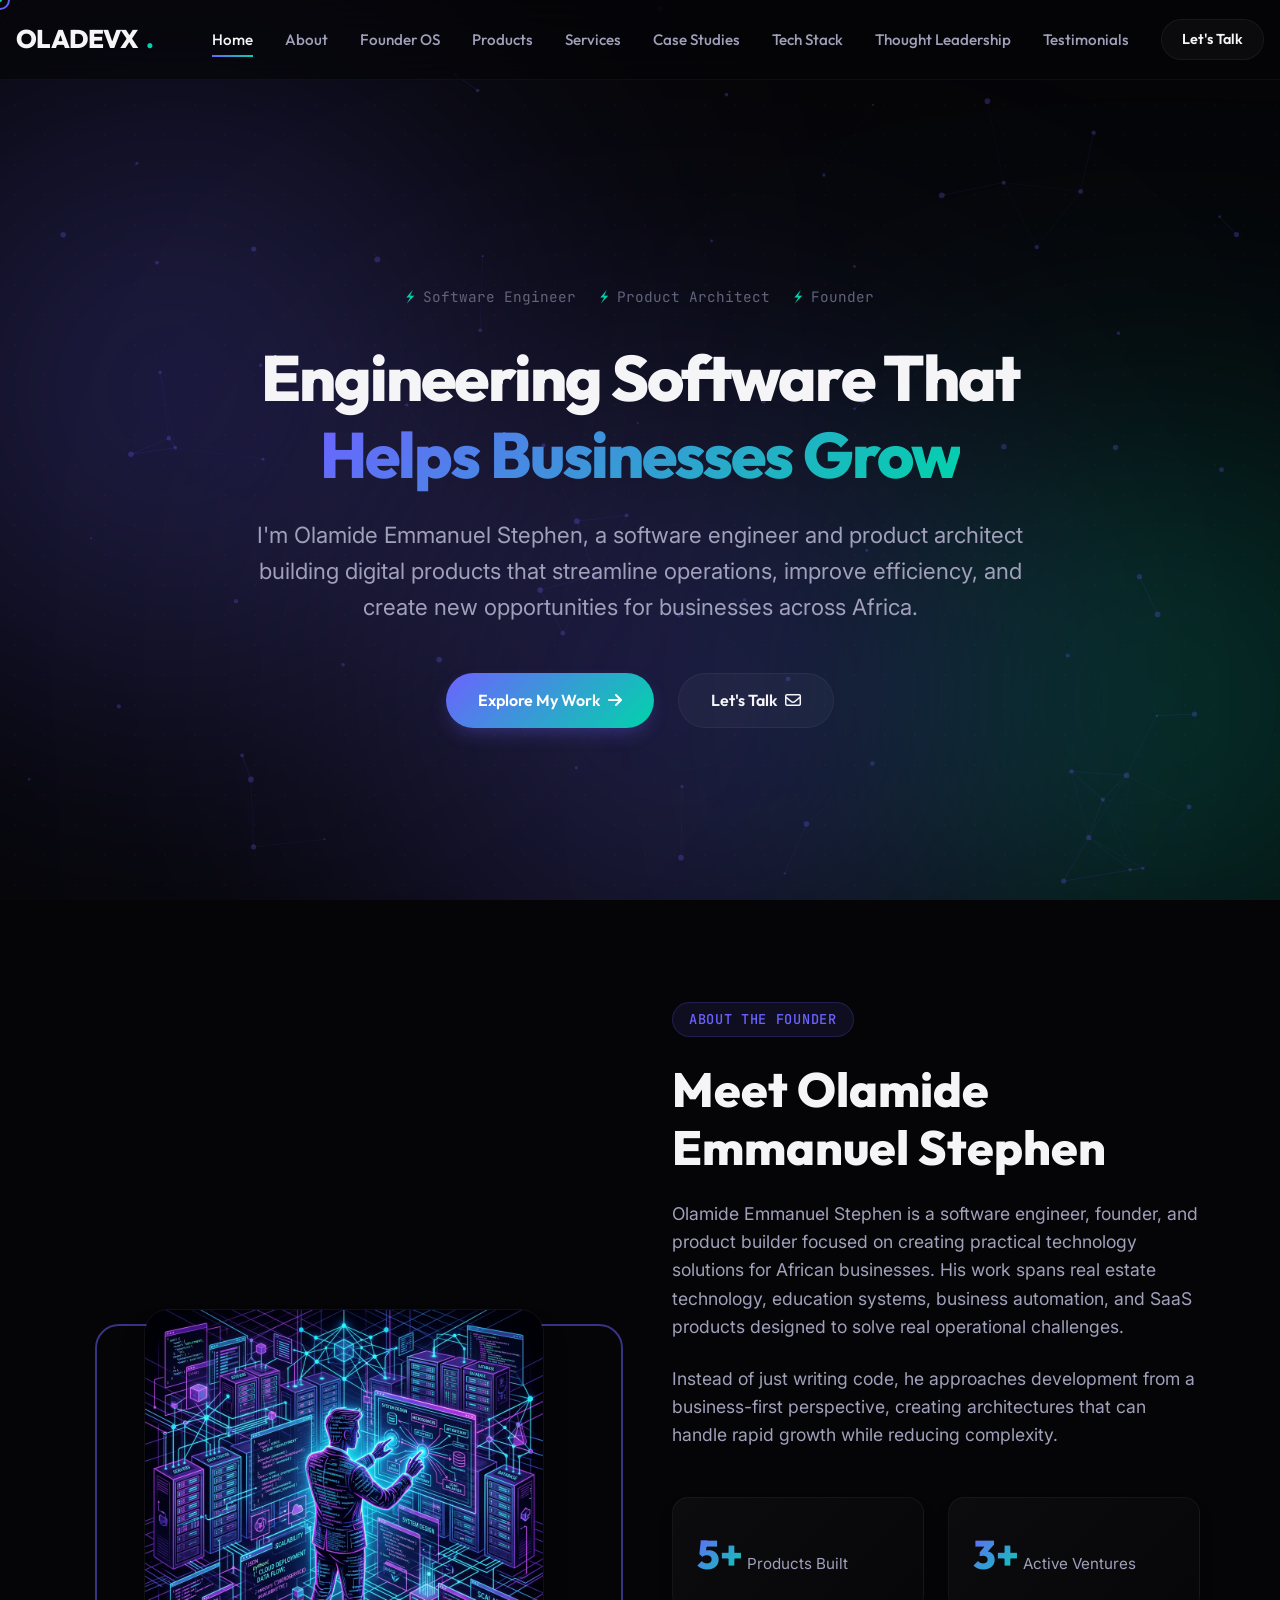
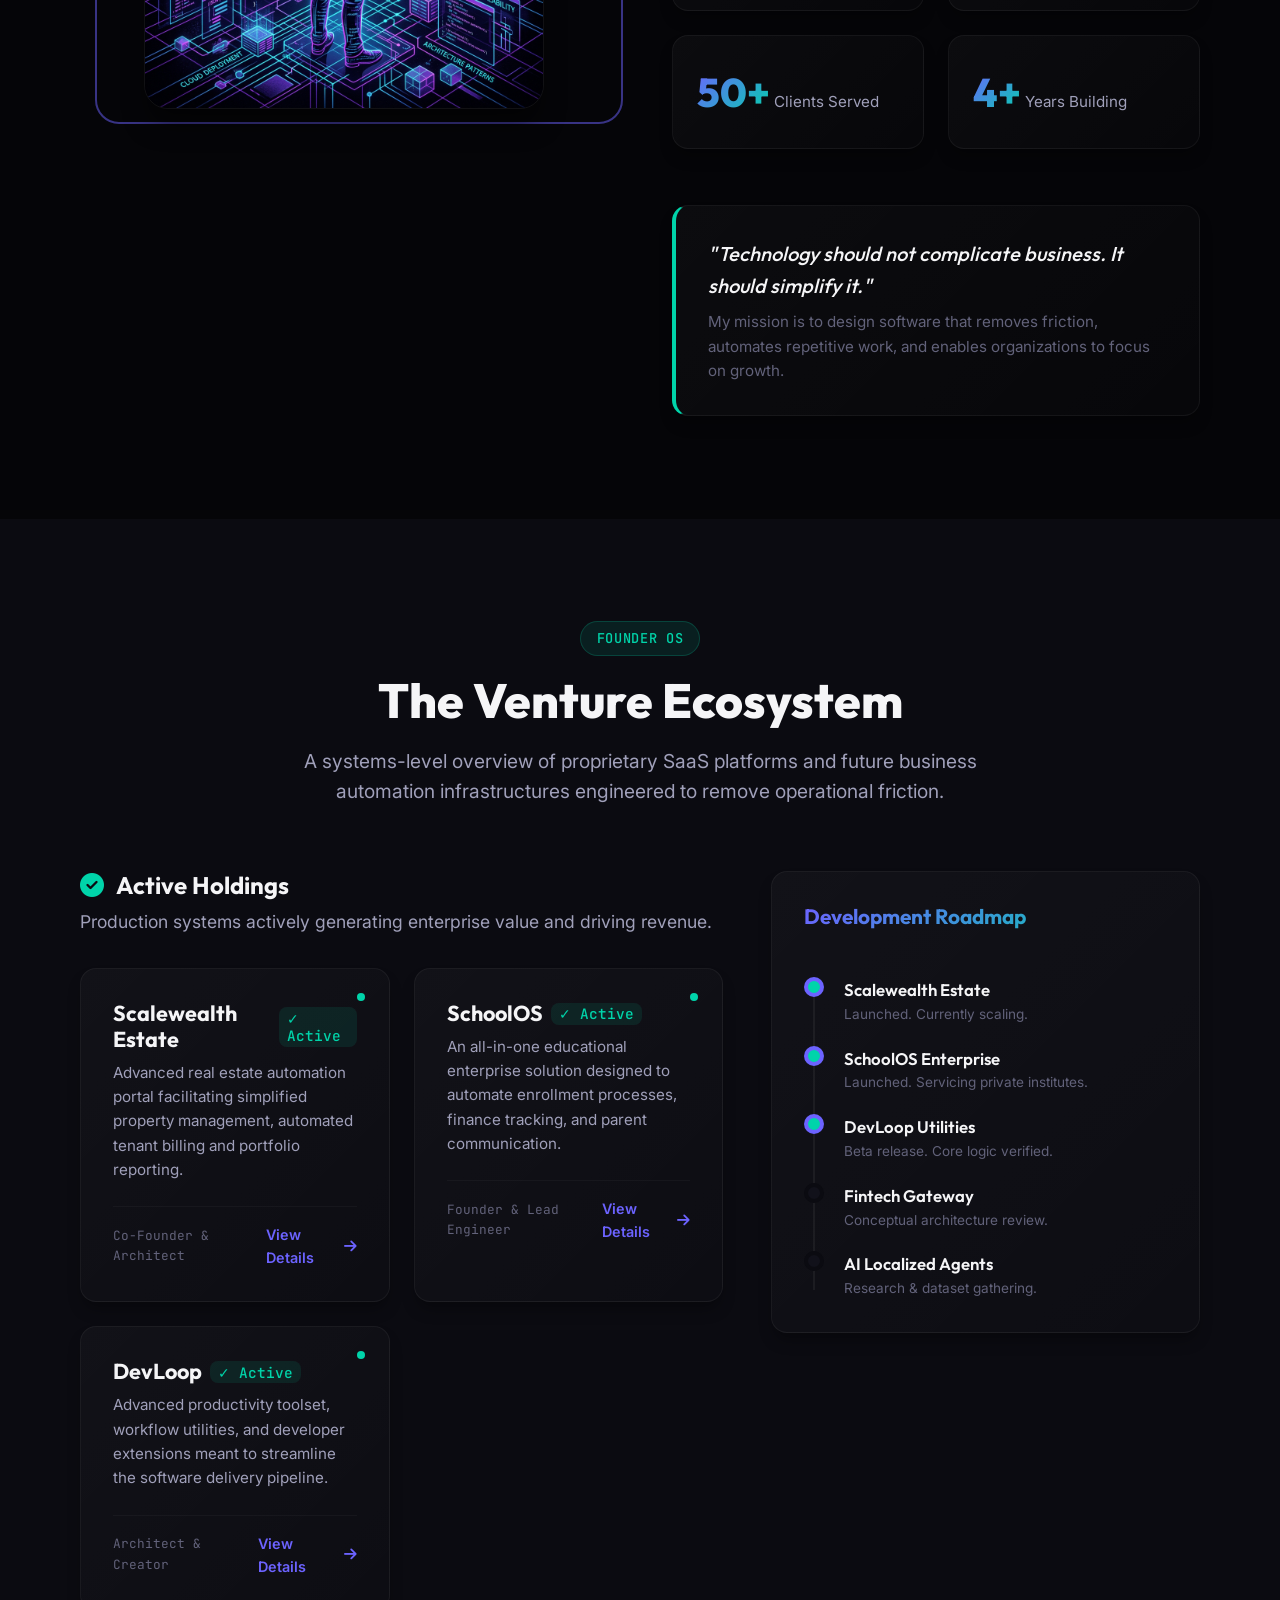
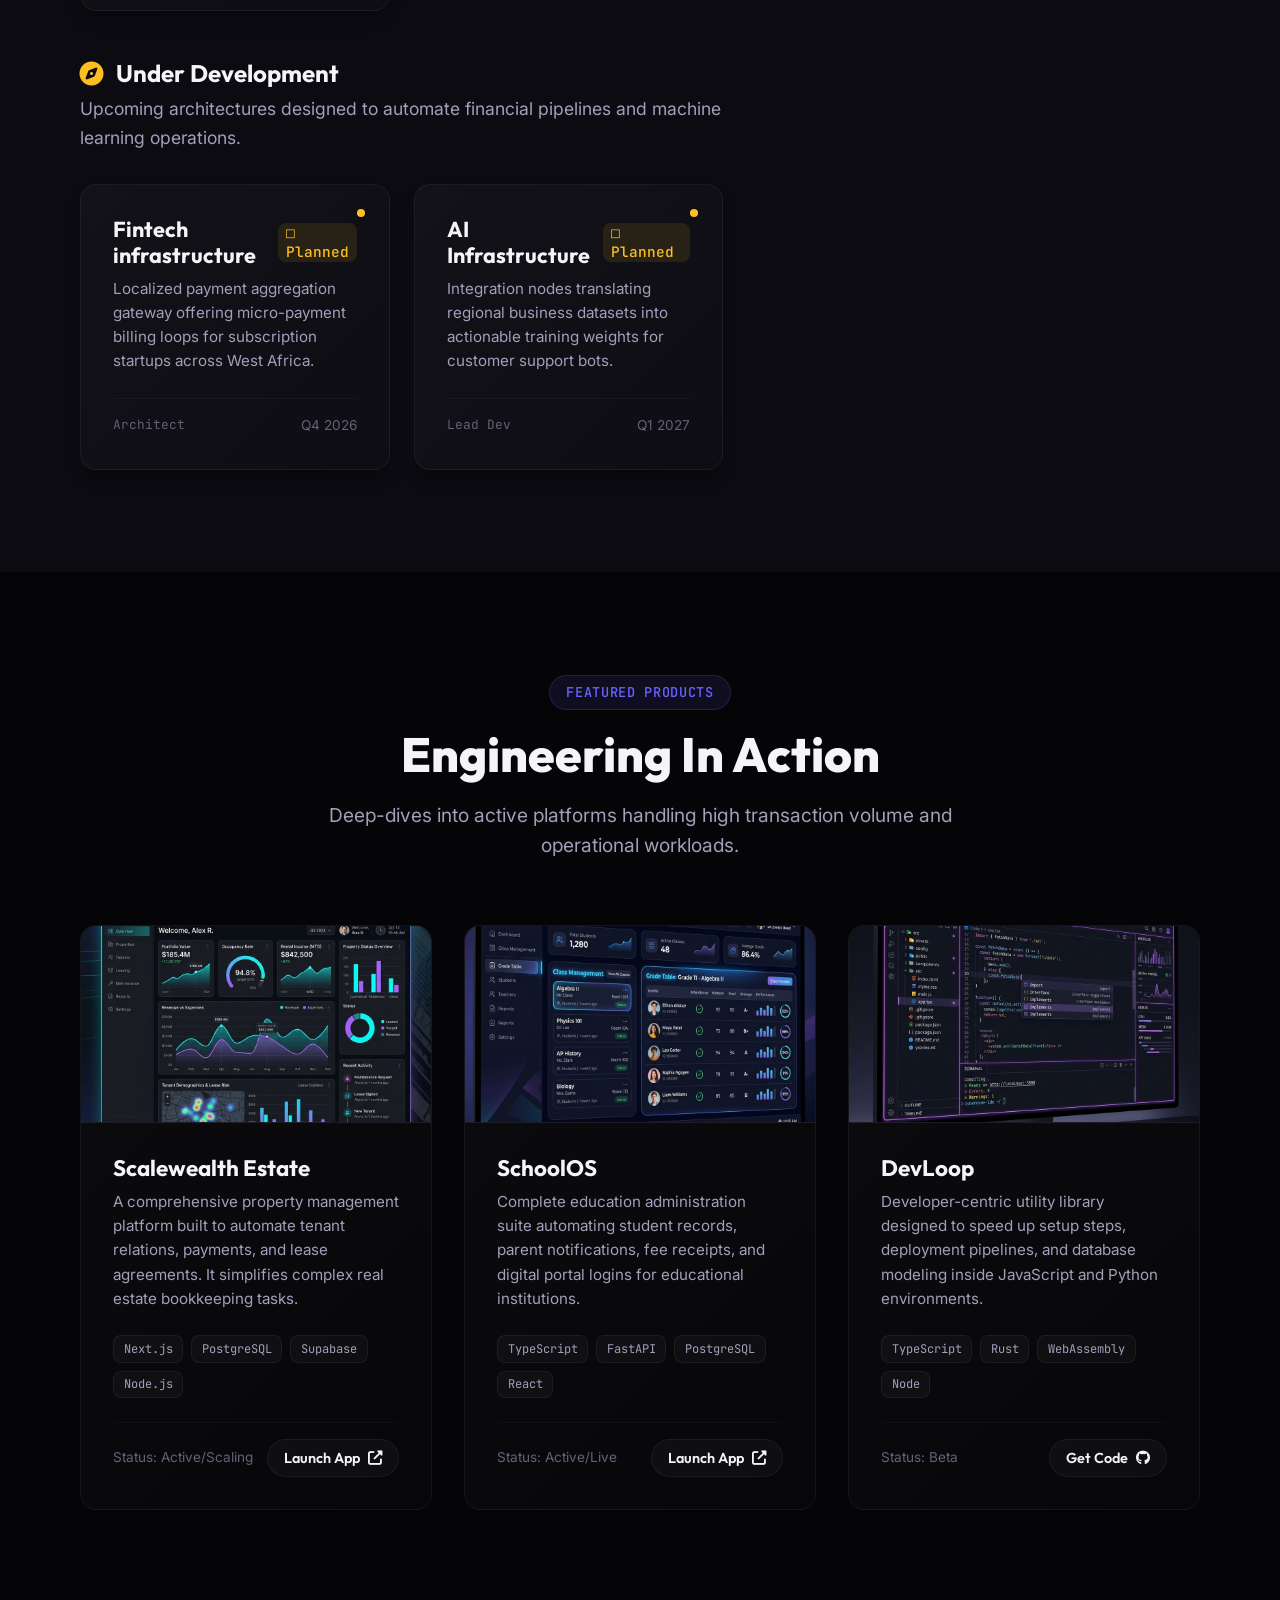
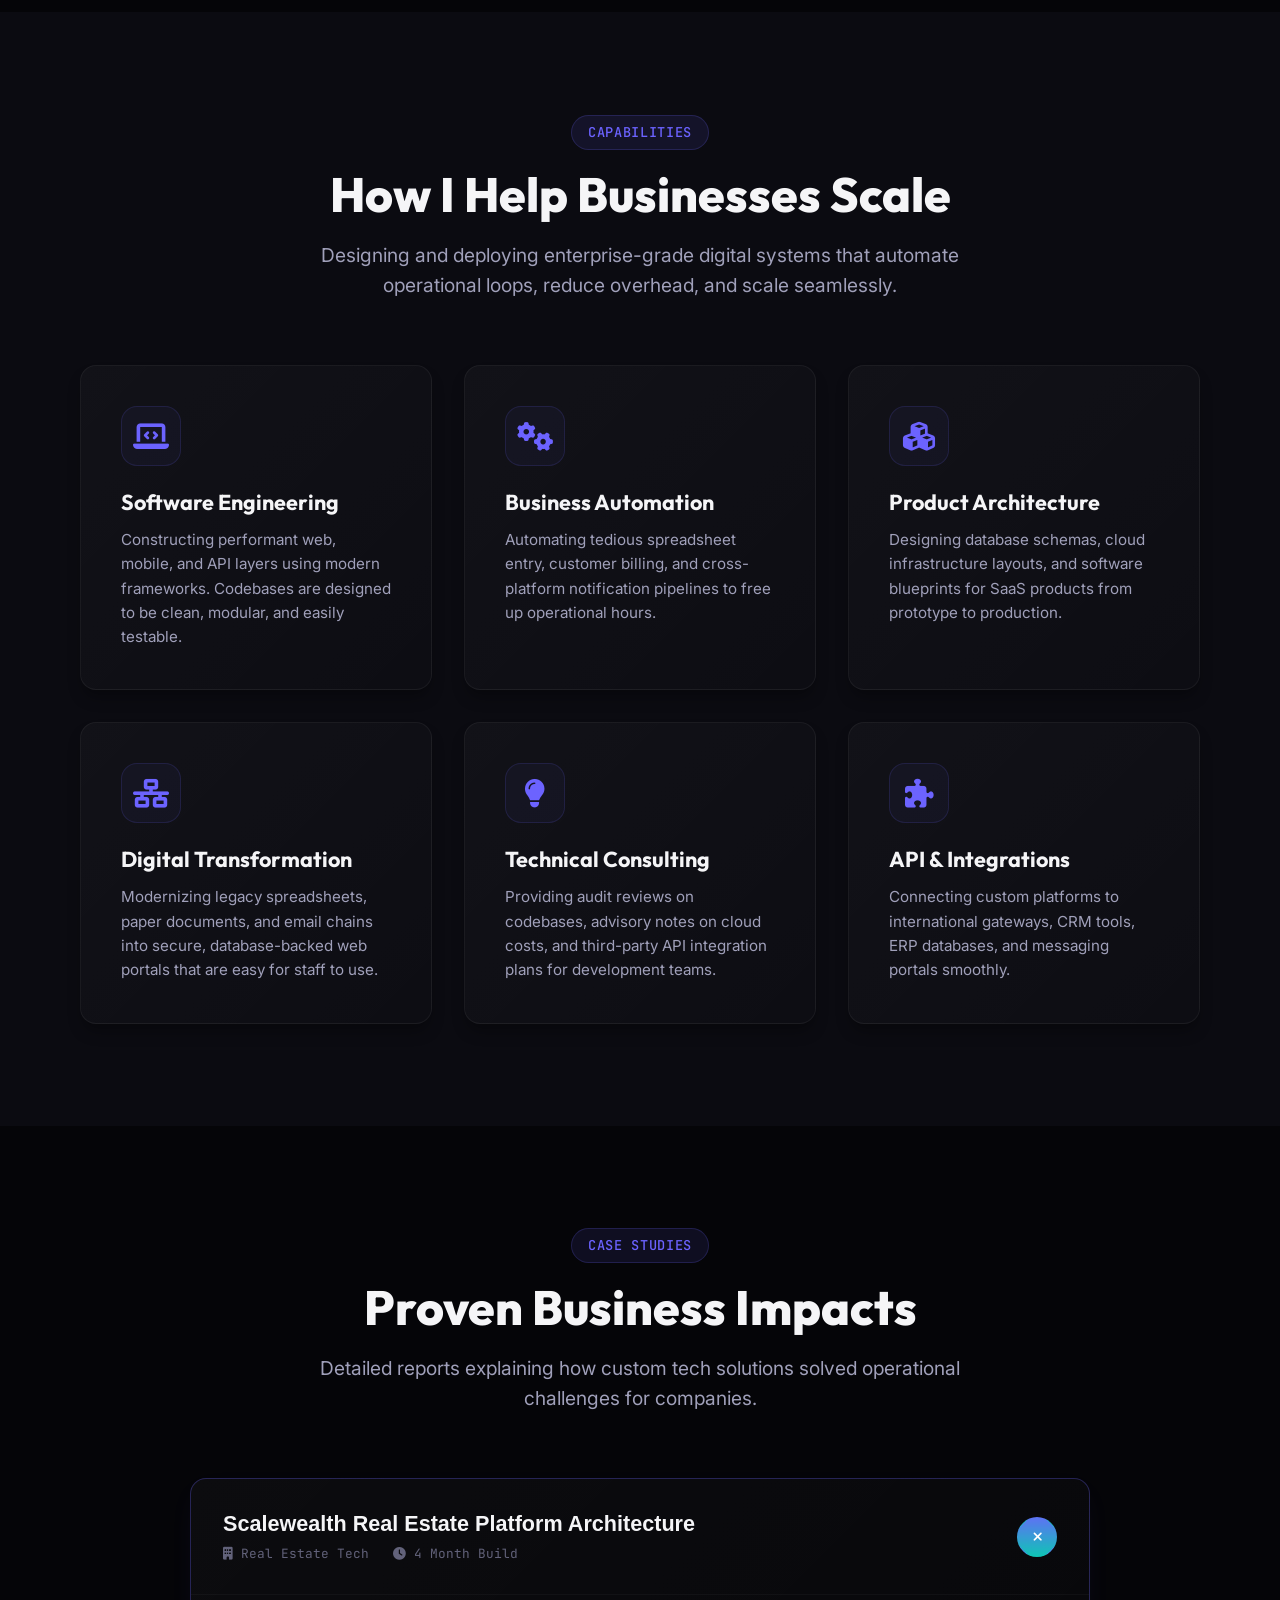
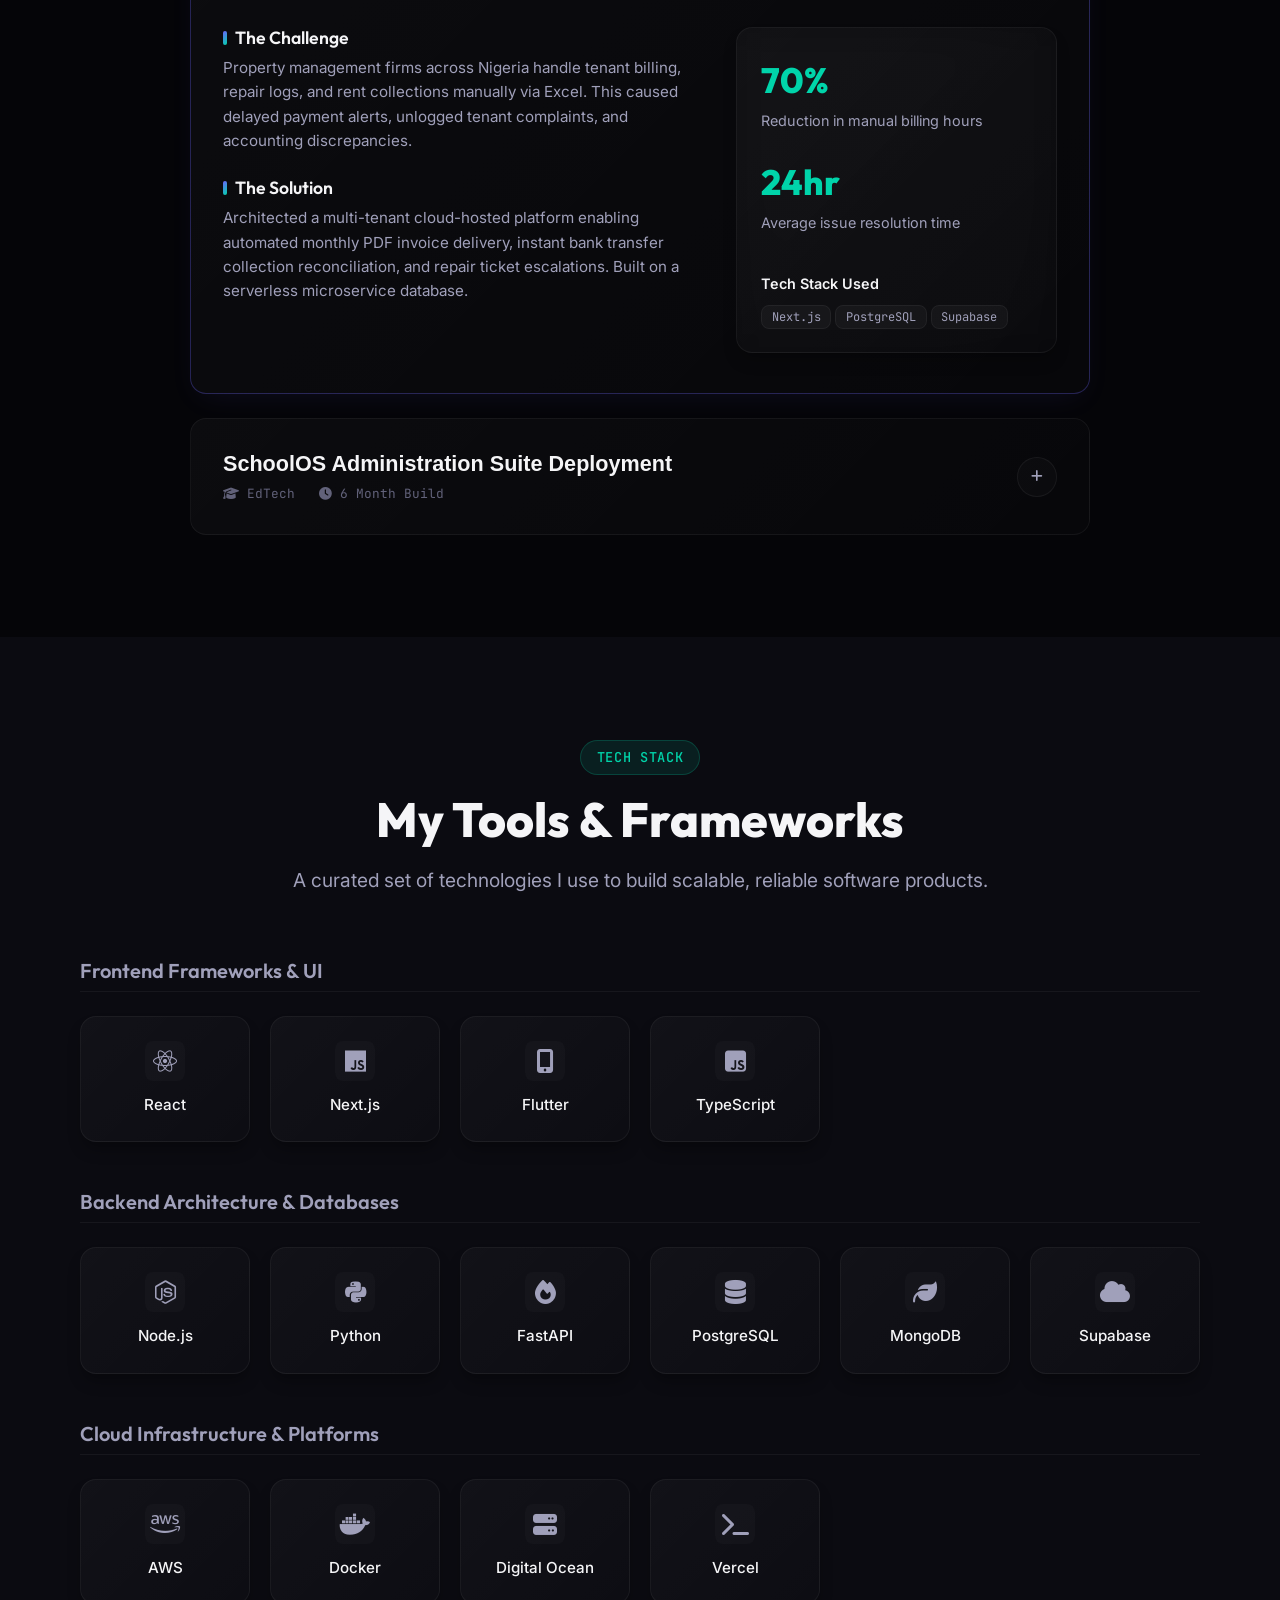
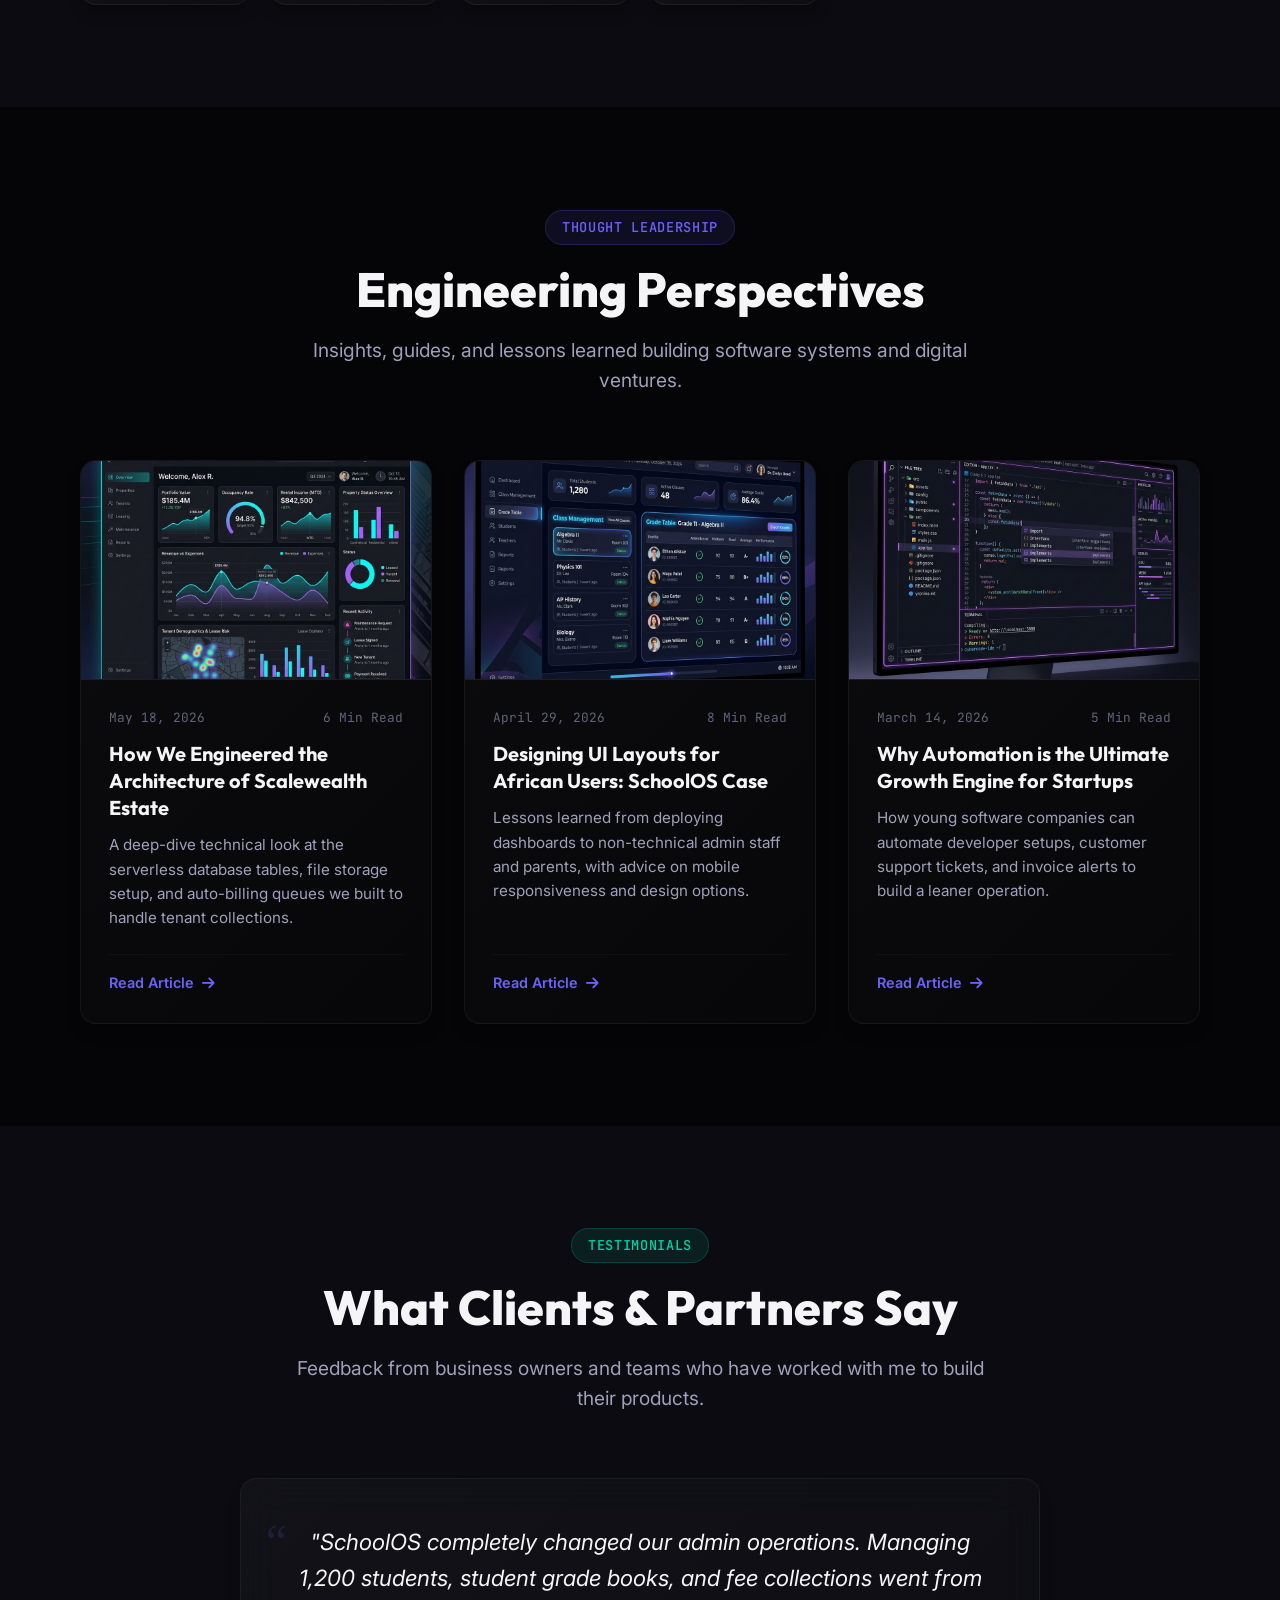
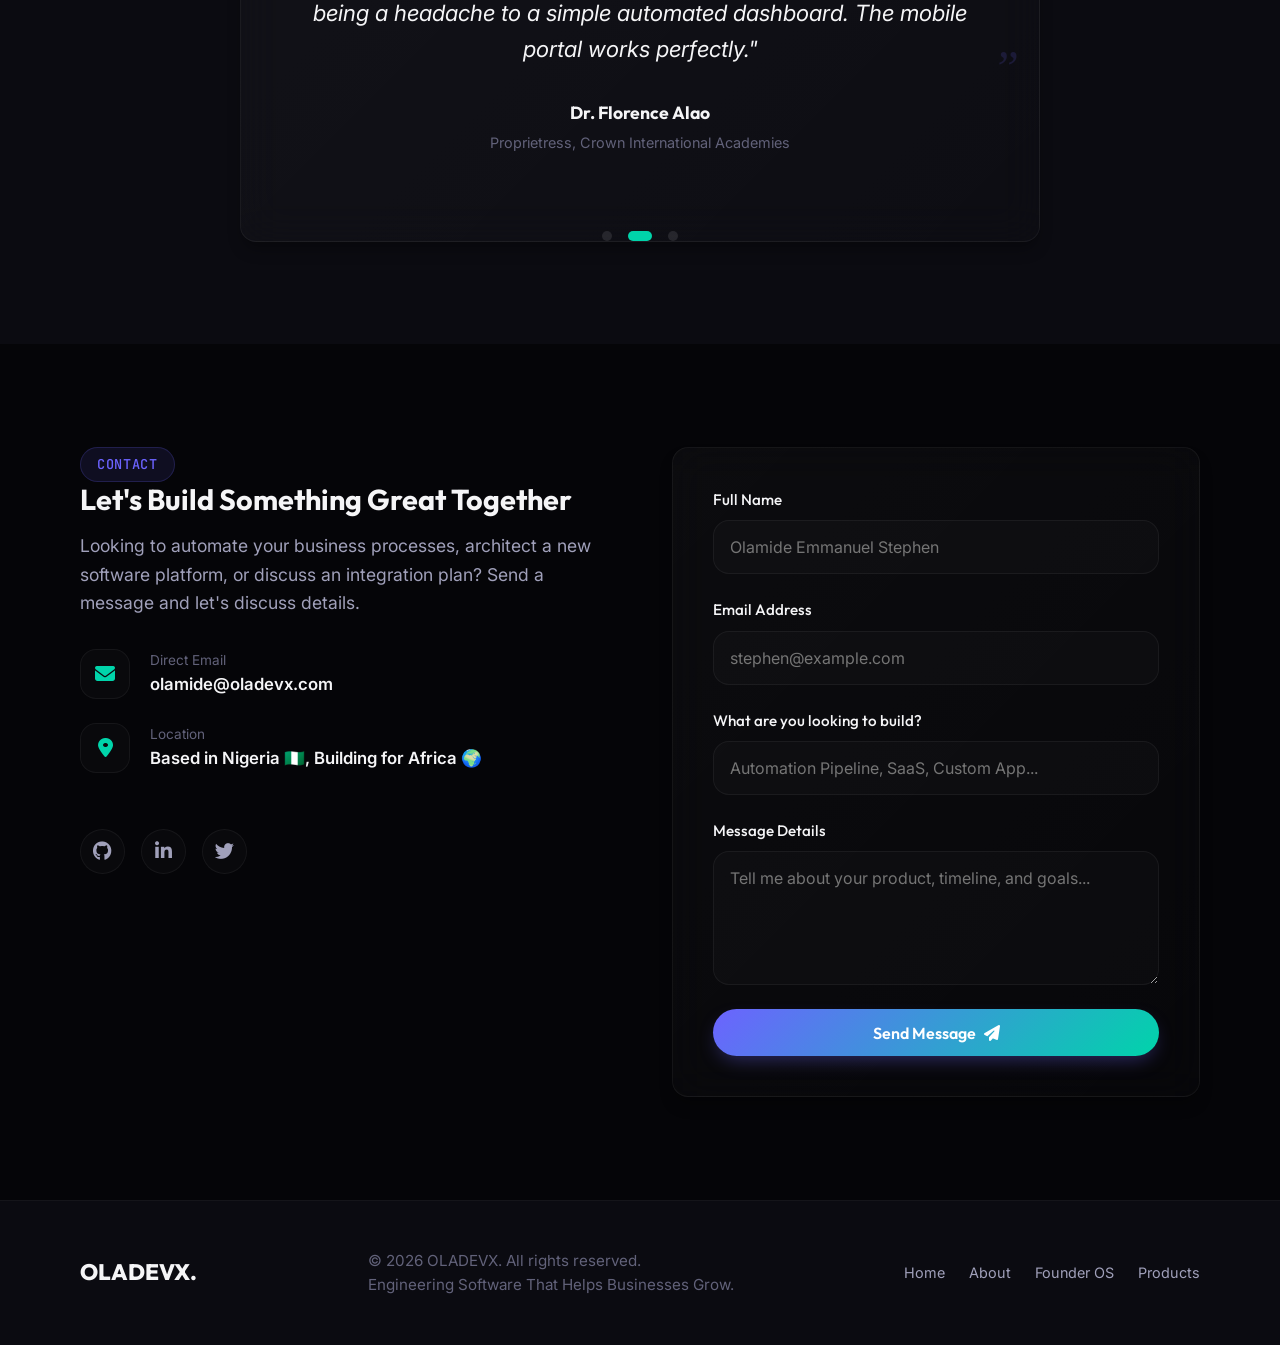
==== index.html @ 32e7385f "Initial commit: Premium founder portfolio website for OLADEVX" ====
<!DOCTYPE html>
<html lang="en">
<head>
  <meta charset="UTF-8">
  <meta name="viewport" content="width=device-width, initial-scale=1.0">
  
  <!-- SEO & Page Information -->
  <title>OLADEVX | Software Engineer, Product Architect & Founder</title>
  <meta name="description" content="Olamide Emmanuel Stephen (OLADEVX) - Software Engineer & Product Architect building systems that help businesses scale through automation, digital transformation, and modern tech.">
  <meta name="keywords" content="Olamide Emmanuel Stephen, OLADEVX, Software Engineer Nigeria, Product Architect Africa, Scalewealth Estate, SchoolOS, Business Automation, Tech Founder">
  
  <!-- Favicon placeholder (Uses high quality SVG inline) -->
  <link rel="icon" type="image/svg+xml" href="data:image/svg+xml,%3Csvg xmlns='http://www.w3.org/2000/svg' viewBox='0 0 100 100'%3E%3Crect width='100' height='100' rx='20' fill='%230b0b11'/%3E%3Cpath d='M30 30h40v10H40v10h30v10H40v10h30v10H30z' fill='url(%23g)'/%3E%3Cdefs%3E%3ClinearGradient id='g' x1='0%25' y1='0%25' x2='100%25' y2='100%25'%3E%3Cstop offset='0%25' stop-color='%236c63ff'/%3E%3Cstop offset='100%25' stop-color='%2300d4aa'/%3E%3C/linearGradient%3E%3C/defs%3E%3C/svg%3E">
  
  <!-- Icons stylesheet -->
  <link rel="stylesheet" href="https://cdnjs.cloudflare.com/ajax/libs/font-awesome/6.4.0/css/all.min.css">
  
  <!-- Design CSS -->
  <link rel="stylesheet" href="css/index.css">
  <link rel="stylesheet" href="css/sections.css">
  <link rel="stylesheet" href="css/animations.css">
</head>
<body>

  <!-- Custom Cursor Trail (Desktop only) -->
  <div class="custom-cursor"></div>
  <div class="custom-cursor-dot"></div>

  <!-- Ambient Global Background Graphics -->
  <div class="bg-decorations">
    <div class="bg-dot-grid"></div>
    <div class="bg-orb bg-orb-primary animate-orb-1" style="top: 10%; left: -10%;"></div>
    <div class="bg-orb bg-orb-secondary animate-orb-2" style="top: 50%; right: -10%;"></div>
    <div class="bg-orb bg-orb-primary animate-orb-1" style="bottom: -10%; left: 30%;"></div>
  </div>

  <!-- ==========================================================================
     Header & Navigation Bar
     ========================================================================== -->
  <header class="header">
    <div class="container nav-container">
      <a href="#hero" class="logo">
        OLADEVX<span>.</span>
      </a>
      
      <button class="hamburger" aria-label="Toggle navigation menu">
        <span></span>
        <span></span>
        <span></span>
      </button>
      
      <nav>
        <ul class="nav-menu">
          <li><a href="#hero" class="nav-link active">Home</a></li>
          <li><a href="#about" class="nav-link">About</a></li>
          <li><a href="#founder-os" class="nav-link">Founder OS</a></li>
          <li><a href="#products" class="nav-link">Products</a></li>
          <li><a href="#services" class="nav-link">Services</a></li>
          <li><a href="#case-studies" class="nav-link">Case Studies</a></li>
          <li><a href="#tech" class="nav-link">Tech Stack</a></li>
          <li><a href="#blog" class="nav-link">Thought Leadership</a></li>
          <li><a href="#testimonials" class="nav-link">Testimonials</a></li>
          <li><a href="#contact" class="btn btn-secondary btn-sm">Let's Talk</a></li>
        </ul>
      </nav>
    </div>
  </header>

  <!-- ==========================================================================
     1. Hero Section
     ========================================================================== -->
  <section id="hero" class="hero">
    <canvas id="hero-particles" style="position: absolute; top:0; left:0; width:100%; height:100%; pointer-events:none; z-index: 1;"></canvas>
    <div class="container hero-content">
      <div class="hero-tags reveal-on-scroll">
        <span class="hero-tag">Software Engineer</span>
        <span class="hero-tag">Product Architect</span>
        <span class="hero-tag">Founder</span>
      </div>
      <h1 class="reveal-on-scroll delay-100">
        Engineering Software That <br>
        <span class="text-gradient typewriter-text typewriter-cursor" data-text="Helps Businesses Grow"></span>
      </h1>
      <p class="reveal-on-scroll delay-200">
        I'm Olamide Emmanuel Stephen, a software engineer and product architect building digital products that streamline operations, improve efficiency, and create new opportunities for businesses across Africa.
      </p>
      <div class="hero-ctas reveal-on-scroll delay-300">
        <a href="#products" class="btn btn-primary">
          Explore My Work <i class="fas fa-arrow-right"></i>
        </a>
        <a href="#contact" class="btn btn-secondary">
          Let's Talk <i class="far fa-envelope"></i>
        </a>
      </div>
    </div>
  </section>

  <!-- ==========================================================================
     2. Founder Snapshot (About Section)
     ========================================================================== -->
  <section id="about" class="section">
    <div class="container">
      <div class="grid-2 snapshot-grid">
        
        <!-- Snapshot visual representation -->
        <div class="snapshot-visual reveal-on-scroll">
          <div class="snapshot-img-container">
            <img src="assets/founder.png" alt="Olamide Emmanuel Stephen - OLADEVX Founder" class="snapshot-img">
          </div>
          <div class="snapshot-img-decor"></div>
        </div>
        
        <!-- Snapshot bio and description -->
        <div class="snapshot-bio reveal-on-scroll delay-200">
          <span class="badge">About The Founder</span>
          <h2>Meet Olamide Emmanuel Stephen</h2>
          <p>
            Olamide Emmanuel Stephen is a software engineer, founder, and product builder focused on creating practical technology solutions for African businesses. His work spans real estate technology, education systems, business automation, and SaaS products designed to solve real operational challenges.
          </p>
          <p>
            Instead of just writing code, he approaches development from a business-first perspective, creating architectures that can handle rapid growth while reducing complexity.
          </p>
          
          <!-- Animated Stats grid -->
          <div class="snapshot-stats">
            <div class="glass-panel stat-card">
              <span class="stat-number" data-target="5" data-suffix="+">0</span>
              <span class="stat-label">Products Built</span>
            </div>
            <div class="glass-panel stat-card">
              <span class="stat-number" data-target="3" data-suffix="+">0</span>
              <span class="stat-label">Active Ventures</span>
            </div>
            <div class="glass-panel stat-card">
              <span class="stat-number" data-target="50" data-suffix="+">0</span>
              <span class="stat-label">Clients Served</span>
            </div>
            <div class="glass-panel stat-card">
              <span class="stat-number" data-target="4" data-suffix="+">0</span>
              <span class="stat-label">Years Building</span>
            </div>
          </div>
          
          <!-- Philosophy Quote -->
          <div class="glass-panel philosophy-card">
            <blockquote>"Technology should not complicate business. It should simplify it."</blockquote>
            <p style="font-size: 0.95rem; margin-top: 0.5rem; color: var(--text-muted);">
              My mission is to design software that removes friction, automates repetitive work, and enables organizations to focus on growth.
            </p>
          </div>
        </div>
        
      </div>
    </div>
  </section>

  <!-- ==========================================================================
     3. Founder OS Section (Timeline / Ecosystem Mapping)
     ========================================================================== -->
  <section id="founder-os" class="section" style="background-color: var(--bg-secondary);">
    <div class="container">
      <div class="section-header reveal-on-scroll">
        <span class="badge badge-green">Founder OS</span>
        <h2>The Venture Ecosystem</h2>
        <p>A systems-level overview of proprietary SaaS platforms and future business automation infrastructures engineered to remove operational friction.</p>
      </div>
      
      <div class="os-container">
        
        <!-- Interactive Venture list -->
        <div class="os-column reveal-on-scroll">
          
          <!-- Current Ventures -->
          <div class="os-header-block">
            <h3><i class="fas fa-check-circle" style="color: var(--accent-secondary);"></i> Active Holdings</h3>
            <p>Production systems actively generating enterprise value and driving revenue.</p>
          </div>
          
          <div class="os-ventures-grid">
            
            <div class="glass-panel os-card">
              <div class="os-status-indicator indicator-current pulse-indicator-green"></div>
              <h4 class="os-card-title">Scalewealth Estate <span class="os-tag-current">✓ Active</span></h4>
              <p class="os-card-desc">Advanced real estate automation portal facilitating simplified property management, automated tenant billing and portfolio reporting.</p>
              <div class="os-card-footer">
                <span class="os-card-role">Co-Founder & Architect</span>
                <a href="#products" class="os-card-link">View Details <i class="fas fa-arrow-right"></i></a>
              </div>
            </div>
            
            <div class="glass-panel os-card">
              <div class="os-status-indicator indicator-current pulse-indicator-green"></div>
              <h4 class="os-card-title">SchoolOS <span class="os-tag-current">✓ Active</span></h4>
              <p class="os-card-desc">An all-in-one educational enterprise solution designed to automate enrollment processes, finance tracking, and parent communication.</p>
              <div class="os-card-footer">
                <span class="os-card-role">Founder & Lead Engineer</span>
                <a href="#products" class="os-card-link">View Details <i class="fas fa-arrow-right"></i></a>
              </div>
            </div>
            
            <div class="glass-panel os-card">
              <div class="os-status-indicator indicator-current pulse-indicator-green"></div>
              <h4 class="os-card-title">DevLoop <span class="os-tag-current">✓ Active</span></h4>
              <p class="os-card-desc">Advanced productivity toolset, workflow utilities, and developer extensions meant to streamline the software delivery pipeline.</p>
              <div class="os-card-footer">
                <span class="os-card-role">Architect & Creator</span>
                <a href="#products" class="os-card-link">View Details <i class="fas fa-arrow-right"></i></a>
              </div>
            </div>
            
          </div>
          
          <!-- Future Ventures -->
          <div class="os-header-block" style="margin-top: 3rem;">
            <h3><i class="fas fa-compass" style="color: #fbbf24;"></i> Under Development</h3>
            <p>Upcoming architectures designed to automate financial pipelines and machine learning operations.</p>
          </div>
          
          <div class="os-ventures-grid">
            
            <div class="glass-panel os-card">
              <div class="os-status-indicator indicator-future pulse-indicator-amber"></div>
              <h4 class="os-card-title">Fintech infrastructure <span class="os-tag-future">□ Planned</span></h4>
              <p class="os-card-desc">Localized payment aggregation gateway offering micro-payment billing loops for subscription startups across West Africa.</p>
              <div class="os-card-footer">
                <span class="os-card-role">Architect</span>
                <span style="color: var(--text-muted); font-size: 0.85rem;">Q4 2026</span>
              </div>
            </div>
            
            <div class="glass-panel os-card">
              <div class="os-status-indicator indicator-future pulse-indicator-amber"></div>
              <h4 class="os-card-title">AI Infrastructure <span class="os-tag-future">□ Planned</span></h4>
              <p class="os-card-desc">Integration nodes translating regional business datasets into actionable training weights for customer support bots.</p>
              <div class="os-card-footer">
                <span class="os-card-role">Lead Dev</span>
                <span style="color: var(--text-muted); font-size: 0.85rem;">Q1 2027</span>
              </div>
            </div>
            
          </div>
          
        </div>
        
        <!-- Sidebar layout showing ecosystem timeline -->
        <div class="os-sidebar-column reveal-on-scroll delay-200">
          <div class="glass-panel os-sidebar">
            <h3 class="os-sidebar-title text-gradient">Development Roadmap</h3>
            
            <div class="os-map-list">
              <div class="os-map-item">
                <div class="os-map-dot active"></div>
                <div class="os-map-content">
                  <span class="os-map-name">Scalewealth Estate</span>
                  <span class="os-map-status">Launched. Currently scaling.</span>
                </div>
              </div>
              
              <div class="os-map-item">
                <div class="os-map-dot active"></div>
                <div class="os-map-content">
                  <span class="os-map-name">SchoolOS Enterprise</span>
                  <span class="os-map-status">Launched. Servicing private institutes.</span>
                </div>
              </div>
              
              <div class="os-map-item">
                <div class="os-map-dot active"></div>
                <div class="os-map-content">
                  <span class="os-map-name">DevLoop Utilities</span>
                  <span class="os-map-status">Beta release. Core logic verified.</span>
                </div>
              </div>
              
              <div class="os-map-item">
                <div class="os-map-dot"></div>
                <div class="os-map-content">
                  <span class="os-map-name">Fintech Gateway</span>
                  <span class="os-map-status">Conceptual architecture review.</span>
                </div>
              </div>
              
              <div class="os-map-item">
                <div class="os-map-dot"></div>
                <div class="os-map-content">
                  <span class="os-map-name">AI Localized Agents</span>
                  <span class="os-map-status">Research & dataset gathering.</span>
                </div>
              </div>
            </div>
          </div>
        </div>
        
      </div>
    </div>
  </section>

  <!-- ==========================================================================
     4. Featured Products (Product Ecosystem Section)
     ========================================================================== -->
  <section id="products" class="section">
    <div class="container ecosystem-container">
      <div class="section-header reveal-on-scroll">
        <span class="badge">Featured Products</span>
        <h2>Engineering In Action</h2>
        <p>Deep-dives into active platforms handling high transaction volume and operational workloads.</p>
      </div>
      
      <div class="product-carousel reveal-on-scroll delay-100">
        
        <!-- Product Card 1 -->
        <div class="glass-panel product-card">
          <div class="product-media">
            <img src="assets/scalewealth.png" alt="Scalewealth Estate dashboard layout" class="product-img">
            <div class="product-media-overlay">
              <a href="#case-studies" class="btn btn-secondary btn-sm">Read Case Study</a>
            </div>
          </div>
          <div class="product-body">
            <h3 class="product-title">Scalewealth Estate</h3>
            <p class="product-desc">
              A comprehensive property management platform built to automate tenant relations, payments, and lease agreements. It simplifies complex real estate bookkeeping tasks.
            </p>
            <div class="product-tags">
              <span class="product-tag">Next.js</span>
              <span class="product-tag">PostgreSQL</span>
              <span class="product-tag">Supabase</span>
              <span class="product-tag">Node.js</span>
            </div>
            <div class="product-footer">
              <span style="font-size: 0.85rem; color: var(--text-muted);">Status: Active/Scaling</span>
              <a href="#" class="btn btn-secondary btn-sm" style="padding: 0.4rem 1rem;">Launch App <i class="fas fa-external-link-alt"></i></a>
            </div>
          </div>
        </div>
        
        <!-- Product Card 2 -->
        <div class="glass-panel product-card">
          <div class="product-media">
            <img src="assets/schoolos.png" alt="SchoolOS dashboard layout" class="product-img">
            <div class="product-media-overlay">
              <a href="#case-studies" class="btn btn-secondary btn-sm">Read Case Study</a>
            </div>
          </div>
          <div class="product-body">
            <h3 class="product-title">SchoolOS</h3>
            <p class="product-desc">
              Complete education administration suite automating student records, parent notifications, fee receipts, and digital portal logins for educational institutions.
            </p>
            <div class="product-tags">
              <span class="product-tag">TypeScript</span>
              <span class="product-tag">FastAPI</span>
              <span class="product-tag">PostgreSQL</span>
              <span class="product-tag">React</span>
            </div>
            <div class="product-footer">
              <span style="font-size: 0.85rem; color: var(--text-muted);">Status: Active/Live</span>
              <a href="#" class="btn btn-secondary btn-sm" style="padding: 0.4rem 1rem;">Launch App <i class="fas fa-external-link-alt"></i></a>
            </div>
          </div>
        </div>
        
        <!-- Product Card 3 -->
        <div class="glass-panel product-card">
          <div class="product-media">
            <img src="assets/devloop.png" alt="DevLoop developer utility layout" class="product-img">
            <div class="product-media-overlay">
              <span style="color: #fff; font-weight: 600;">Beta Testing</span>
            </div>
          </div>
          <div class="product-body">
            <h3 class="product-title">DevLoop</h3>
            <p class="product-desc">
              Developer-centric utility library designed to speed up setup steps, deployment pipelines, and database modeling inside JavaScript and Python environments.
            </p>
            <div class="product-tags">
              <span class="product-tag">TypeScript</span>
              <span class="product-tag">Rust</span>
              <span class="product-tag">WebAssembly</span>
              <span class="product-tag">Node</span>
            </div>
            <div class="product-footer">
              <span style="font-size: 0.85rem; color: var(--text-muted);">Status: Beta</span>
              <a href="#" class="btn btn-secondary btn-sm" style="padding: 0.4rem 1rem;">Get Code <i class="fab fa-github"></i></a>
            </div>
          </div>
        </div>
        
      </div>
    </div>
  </section>

  <!-- ==========================================================================
     5. Services Section
     ========================================================================== -->
  <section id="services" class="section" style="background-color: var(--bg-secondary);">
    <div class="container">
      <div class="section-header reveal-on-scroll">
        <span class="badge">Capabilities</span>
        <h2>How I Help Businesses Scale</h2>
        <p>Designing and deploying enterprise-grade digital systems that automate operational loops, reduce overhead, and scale seamlessly.</p>
      </div>
      
      <div class="grid-3 reveal-on-scroll delay-100">
        
        <!-- Service 1 -->
        <div class="glass-panel service-card">
          <div class="service-icon-box">
            <i class="fas fa-laptop-code"></i>
          </div>
          <h3 class="service-title">Software Engineering</h3>
          <p class="service-desc">
            Constructing performant web, mobile, and API layers using modern frameworks. Codebases are designed to be clean, modular, and easily testable.
          </p>
        </div>
        
        <!-- Service 2 -->
        <div class="glass-panel service-card">
          <div class="service-icon-box">
            <i class="fas fa-gears"></i>
          </div>
          <h3 class="service-title">Business Automation</h3>
          <p class="service-desc">
            Automating tedious spreadsheet entry, customer billing, and cross-platform notification pipelines to free up operational hours.
          </p>
        </div>
        
        <!-- Service 3 -->
        <div class="glass-panel service-card">
          <div class="service-icon-box">
            <i class="fas fa-cubes"></i>
          </div>
          <h3 class="service-title">Product Architecture</h3>
          <p class="service-desc">
            Designing database schemas, cloud infrastructure layouts, and software blueprints for SaaS products from prototype to production.
          </p>
        </div>
        
        <!-- Service 4 -->
        <div class="glass-panel service-card">
          <div class="service-icon-box">
            <i class="fas fa-network-wired"></i>
          </div>
          <h3 class="service-title">Digital Transformation</h3>
          <p class="service-desc">
            Modernizing legacy spreadsheets, paper documents, and email chains into secure, database-backed web portals that are easy for staff to use.
          </p>
        </div>
        
        <!-- Service 5 -->
        <div class="glass-panel service-card">
          <div class="service-icon-box">
            <i class="fas fa-lightbulb"></i>
          </div>
          <h3 class="service-title">Technical Consulting</h3>
          <p class="service-desc">
            Providing audit reviews on codebases, advisory notes on cloud costs, and third-party API integration plans for development teams.
          </p>
        </div>
        
        <!-- Service 6 -->
        <div class="glass-panel service-card">
          <div class="service-icon-box">
            <i class="fas fa-puzzle-piece"></i>
          </div>
          <h3 class="service-title">API & Integrations</h3>
          <p class="service-desc">
            Connecting custom platforms to international gateways, CRM tools, ERP databases, and messaging portals smoothly.
          </p>
        </div>
        
      </div>
    </div>
  </section>

  <!-- ==========================================================================
     6. Case Studies (Expandable Accordion Layout)
     ========================================================================== -->
  <section id="case-studies" class="section">
    <div class="container">
      <div class="section-header reveal-on-scroll">
        <span class="badge">Case Studies</span>
        <h2>Proven Business Impacts</h2>
        <p>Detailed reports explaining how custom tech solutions solved operational challenges for companies.</p>
      </div>
      
      <div class="case-studies-container reveal-on-scroll delay-100">
        
        <!-- Accordion Item 1 -->
        <div class="case-accordion">
          <button class="case-header">
            <div class="case-header-left">
              <span class="case-title">Scalewealth Real Estate Platform Architecture</span>
              <div class="case-meta">
                <span class="case-meta-item"><i class="fas fa-building"></i> Real Estate Tech</span>
                <span class="case-meta-item"><i class="fas fa-clock"></i> 4 Month Build</span>
              </div>
            </div>
            <div class="case-header-icon">
              <i class="fas fa-plus"></i>
            </div>
          </button>
          
          <div class="case-body">
            <div class="case-content">
              <div class="case-details">
                <div class="case-block">
                  <h4 class="case-block-title">The Challenge</h4>
                  <p>
                    Property management firms across Nigeria handle tenant billing, repair logs, and rent collections manually via Excel. This caused delayed payment alerts, unlogged tenant complaints, and accounting discrepancies.
                  </p>
                </div>
                <div class="case-block">
                  <h4 class="case-block-title">The Solution</h4>
                  <p>
                    Architected a multi-tenant cloud-hosted platform enabling automated monthly PDF invoice delivery, instant bank transfer collection reconciliation, and repair ticket escalations. Built on a serverless microservice database.
                  </p>
                </div>
              </div>
              
              <div class="glass-panel case-sidebar-block">
                <div>
                  <div class="case-metric">70%</div>
                  <span class="case-metric-label">Reduction in manual billing hours</span>
                </div>
                <div>
                  <div class="case-metric">24hr</div>
                  <span class="case-metric-label">Average issue resolution time</span>
                </div>
                <div style="margin-top: 1rem;">
                  <span style="font-weight: 600; font-size: 0.9rem; display: block; margin-bottom: 0.5rem;">Tech Stack Used</span>
                  <span class="product-tag">Next.js</span>
                  <span class="product-tag">PostgreSQL</span>
                  <span class="product-tag">Supabase</span>
                </div>
              </div>
            </div>
          </div>
        </div>
        
        <!-- Accordion Item 2 -->
        <div class="case-accordion">
          <button class="case-header">
            <div class="case-header-left">
              <span class="case-title">SchoolOS Administration Suite Deployment</span>
              <div class="case-meta">
                <span class="case-meta-item"><i class="fas fa-graduation-cap"></i> EdTech</span>
                <span class="case-meta-item"><i class="fas fa-clock"></i> 6 Month Build</span>
              </div>
            </div>
            <div class="case-header-icon">
              <i class="fas fa-plus"></i>
            </div>
          </button>
          
          <div class="case-body">
            <div class="case-content">
              <div class="case-details">
                <div class="case-block">
                  <h4 class="case-block-title">The Challenge</h4>
                  <p>
                    A private school with 1,200 students struggled to manage term enrollment tables, school bus scheduling, report card prints, and tuition collections. They needed a secure solution that parent users could access on mobile.
                  </p>
                </div>
                <div class="case-block">
                  <h4 class="case-block-title">The Solution</h4>
                  <p>
                    Designed a lightweight web portal running on FastAPI that handles instant class list assignment, generates digital report cards with math grade calculations, and reconciles school fees via card payment gateways.
                  </p>
                </div>
              </div>
              
              <div class="glass-panel case-sidebar-block">
                <div>
                  <div class="case-metric">1,200+</div>
                  <span class="case-metric-label">Students actively managed</span>
                </div>
                <div>
                  <div class="case-metric">95%</div>
                  <span class="case-metric-label">Parent adoption rate in 30 days</span>
                </div>
                <div style="margin-top: 1rem;">
                  <span style="font-weight: 600; font-size: 0.9rem; display: block; margin-bottom: 0.5rem;">Tech Stack Used</span>
                  <span class="product-tag">React</span>
                  <span class="product-tag">FastAPI</span>
                  <span class="product-tag">PostgreSQL</span>
                </div>
              </div>
            </div>
          </div>
        </div>
        
      </div>
    </div>
  </section>

  <!-- ==========================================================================
     7. Technology Stack Section
     ========================================================================== -->
  <section id="tech" class="section" style="background-color: var(--bg-secondary);">
    <div class="container">
      <div class="section-header reveal-on-scroll">
        <span class="badge badge-green">Tech Stack</span>
        <h2>My Tools & Frameworks</h2>
        <p>A curated set of technologies I use to build scalable, reliable software products.</p>
      </div>
      
      <div class="tech-container reveal-on-scroll delay-100">
        
        <!-- Frontend -->
        <div class="tech-group">
          <h3 class="tech-group-title">Frontend Frameworks & UI</h3>
          <div class="tech-grid">
            <div class="glass-panel tech-card">
              <div class="tech-icon"><i class="fab fa-react"></i></div>
              <span class="tech-name">React</span>
            </div>
            <div class="glass-panel tech-card">
              <div class="tech-icon"><i class="fab fa-js"></i></div>
              <span class="tech-name">Next.js</span>
            </div>
            <div class="glass-panel tech-card">
              <div class="tech-icon"><i class="fas fa-mobile-screen-button"></i></div>
              <span class="tech-name">Flutter</span>
            </div>
            <div class="glass-panel tech-card">
              <div class="tech-icon"><i class="fab fa-js-square"></i></div>
              <span class="tech-name">TypeScript</span>
            </div>
          </div>
        </div>
        
        <!-- Backend & Databases -->
        <div class="tech-group">
          <h3 class="tech-group-title">Backend Architecture & Databases</h3>
          <div class="tech-grid">
            <div class="glass-panel tech-card">
              <div class="tech-icon"><i class="fab fa-node-js"></i></div>
              <span class="tech-name">Node.js</span>
            </div>
            <div class="glass-panel tech-card">
              <div class="tech-icon"><i class="fab fa-python"></i></div>
              <span class="tech-name">Python</span>
            </div>
            <div class="glass-panel tech-card">
              <div class="tech-icon"><i class="fas fa-fire"></i></div>
              <span class="tech-name">FastAPI</span>
            </div>
            <div class="glass-panel tech-card">
              <div class="tech-icon"><i class="fas fa-database"></i></div>
              <span class="tech-name">PostgreSQL</span>
            </div>
            <div class="glass-panel tech-card">
              <div class="tech-icon"><i class="fas fa-leaf"></i></div>
              <span class="tech-name">MongoDB</span>
            </div>
            <div class="glass-panel tech-card">
              <div class="tech-icon"><i class="fas fa-cloud"></i></div>
              <span class="tech-name">Supabase</span>
            </div>
          </div>
        </div>
        
        <!-- Cloud Infrastructure & DevOps -->
        <div class="tech-group">
          <h3 class="tech-group-title">Cloud Infrastructure & Platforms</h3>
          <div class="tech-grid">
            <div class="glass-panel tech-card">
              <div class="tech-icon"><i class="fab fa-aws"></i></div>
              <span class="tech-name">AWS</span>
            </div>
            <div class="glass-panel tech-card">
              <div class="tech-icon"><i class="fab fa-docker"></i></div>
              <span class="tech-name">Docker</span>
            </div>
            <div class="glass-panel tech-card">
              <div class="tech-icon"><i class="fas fa-server"></i></div>
              <span class="tech-name">Digital Ocean</span>
            </div>
            <div class="glass-panel tech-card">
              <div class="tech-icon"><i class="fas fa-terminal"></i></div>
              <span class="tech-name">Vercel</span>
            </div>
          </div>
        </div>
        
      </div>
    </div>
  </section>

  <!-- ==========================================================================
     8. Thought Leadership (Blog Section)
     ========================================================================== -->
  <section id="blog" class="section">
    <div class="container">
      <div class="section-header reveal-on-scroll">
        <span class="badge">Thought Leadership</span>
        <h2>Engineering Perspectives</h2>
        <p>Insights, guides, and lessons learned building software systems and digital ventures.</p>
      </div>
      
      <div class="grid-3 reveal-on-scroll delay-100">
        
        <!-- Blog 1 -->
        <a href="#" class="glass-panel blog-card">
          <div class="blog-img-box">
            <img src="assets/scalewealth.png" alt="Building real estate SaaS systems post" class="blog-img">
          </div>
          <div class="blog-body">
            <div class="blog-meta">
              <span>May 18, 2026</span>
              <span>6 Min Read</span>
            </div>
            <h3 class="blog-title">How We Engineered the Architecture of Scalewealth Estate</h3>
            <p class="blog-desc">
              A deep-dive technical look at the serverless database tables, file storage setup, and auto-billing queues we built to handle tenant collections.
            </p>
            <div class="blog-footer">
              Read Article <i class="fas fa-arrow-right"></i>
            </div>
          </div>
        </a>
        
        <!-- Blog 2 -->
        <a href="#" class="glass-panel blog-card">
          <div class="blog-img-box">
            <img src="assets/schoolos.png" alt="School management design rules post" class="blog-img">
          </div>
          <div class="blog-body">
            <div class="blog-meta">
              <span>April 29, 2026</span>
              <span>8 Min Read</span>
            </div>
            <h3 class="blog-title">Designing UI Layouts for African Users: SchoolOS Case</h3>
            <p class="blog-desc">
              Lessons learned from deploying dashboards to non-technical admin staff and parents, with advice on mobile responsiveness and design options.
            </p>
            <div class="blog-footer">
              Read Article <i class="fas fa-arrow-right"></i>
            </div>
          </div>
        </a>
        
        <!-- Blog 3 -->
        <a href="#" class="glass-panel blog-card">
          <div class="blog-img-box">
            <img src="assets/devloop.png" alt="Process automation business benefits post" class="blog-img">
          </div>
          <div class="blog-body">
            <div class="blog-meta">
              <span>March 14, 2026</span>
              <span>5 Min Read</span>
            </div>
            <h3 class="blog-title">Why Automation is the Ultimate Growth Engine for Startups</h3>
            <p class="blog-desc">
              How young software companies can automate developer setups, customer support tickets, and invoice alerts to build a leaner operation.
            </p>
            <div class="blog-footer">
              Read Article <i class="fas fa-arrow-right"></i>
            </div>
          </div>
        </a>
        
      </div>
    </div>
  </section>

  <!-- ==========================================================================
     9. Testimonials Section
     ========================================================================== -->
  <section id="testimonials" class="section" style="background-color: var(--bg-secondary);">
    <div class="container">
      <div class="section-header reveal-on-scroll">
        <span class="badge badge-green">Testimonials</span>
        <h2>What Clients & Partners Say</h2>
        <p>Feedback from business owners and teams who have worked with me to build their products.</p>
      </div>
      
      <div class="testimonials-slider glass-panel reveal-on-scroll delay-100">
        <div class="testimonial-track">
          
          <!-- Slide 1 -->
          <div class="testimonial-slide active">
            <p class="testimonial-quote">
              "Working with Olamide to design and build our custom real estate portal was a game changer. He delivered an automated system that resolved our billing issues and simplified our lease tracking. Highly recommended."
            </p>
            <div class="testimonial-author">
              <span class="testimonial-name">Tobi Akinyemi</span>
              <span class="testimonial-role">Co-Founder, Scalewealth Properties</span>
            </div>
          </div>
          
          <!-- Slide 2 -->
          <div class="testimonial-slide">
            <p class="testimonial-quote">
              "SchoolOS completely changed our admin operations. Managing 1,200 students, student grade books, and fee collections went from being a headache to a simple automated dashboard. The mobile portal works perfectly."
            </p>
            <div class="testimonial-author">
              <span class="testimonial-name">Dr. Florence Alao</span>
              <span class="testimonial-role">Proprietress, Crown International Academies</span>
            </div>
          </div>
          
          <!-- Slide 3 -->
          <div class="testimonial-slide">
            <p class="testimonial-quote">
              "Olamide Stephen combines technical expertise with a strong understanding of business needs. He doesn't just build software; he designs architectures that solve real business problems and help companies grow."
            </p>
            <div class="testimonial-author">
              <span class="testimonial-name">Emeka Okonkwo</span>
              <span class="testimonial-role">Chief Technology Officer, Signalix Hubs</span>
            </div>
          </div>
          
        </div>
        
        <!-- Interactive Controls -->
        <div class="testimonial-controls"></div>
      </div>
    </div>
  </section>

  <!-- ==========================================================================
     10. Contact Section
     ========================================================================== -->
  <section id="contact" class="section">
    <div class="container">
      <div class="grid-2 contact-grid">
        
        <!-- Contact details column -->
        <div class="contact-info reveal-on-scroll">
          <div class="contact-text">
            <span class="badge">Contact</span>
            <h3>Let's Build Something Great Together</h3>
            <p>
              Looking to automate your business processes, architect a new software platform, or discuss an integration plan? Send a message and let's discuss details.
            </p>
          </div>
          
          <div class="contact-details">
            <div class="contact-item">
              <div class="contact-icon-box">
                <i class="fas fa-envelope"></i>
              </div>
              <div class="contact-item-text">
                <span>Direct Email</span>
                <a href="mailto:olamide@oladevx.com">olamide@oladevx.com</a>
              </div>
            </div>
            
            <div class="contact-item">
              <div class="contact-icon-box">
                <i class="fas fa-location-dot"></i>
              </div>
              <div class="contact-item-text">
                <span>Location</span>
                <a href="#">Based in Nigeria 🇳🇬, Building for Africa 🌍</a>
              </div>
            </div>
          </div>
          
          <!-- Social Link bar -->
          <div class="contact-socials">
            <a href="https://github.com" target="_blank" class="social-link" aria-label="GitHub Profile"><i class="fab fa-github"></i></a>
            <a href="https://linkedin.com" target="_blank" class="social-link" aria-label="LinkedIn Profile"><i class="fab fa-linkedin-in"></i></a>
            <a href="https://twitter.com" target="_blank" class="social-link" aria-label="Twitter Profile"><i class="fab fa-twitter"></i></a>
          </div>
        </div>
        
        <!-- Contact submission form panel -->
        <!-- To connect this form to a backend (Loop 3), add action="https://formspree.io/f/your_formspree_id" to the <form> tag below -->
        <div class="glass-panel contact-form-panel reveal-on-scroll delay-200">
          <form id="contact-form">
            <div class="form-group">
              <label for="name" class="form-label">Full Name</label>
              <input type="text" id="name" name="name" class="form-input" placeholder="Olamide Emmanuel Stephen" required>
            </div>
            
            <div class="form-group">
              <label for="email" class="form-label">Email Address</label>
              <input type="email" id="email" name="email" class="form-input" placeholder="stephen@example.com" required>
            </div>
            
            <div class="form-group">
              <label for="subject" class="form-label">What are you looking to build?</label>
              <input type="text" id="subject" name="subject" class="form-input" placeholder="Automation Pipeline, SaaS, Custom App..." required>
            </div>
            
            <div class="form-group">
              <label for="message" class="form-label">Message Details</label>
              <textarea id="message" name="message" rows="5" class="form-textarea" placeholder="Tell me about your product, timeline, and goals..." required></textarea>
            </div>
            
            <button type="submit" class="btn btn-primary" style="width: 100%;">
              Send Message <i class="fas fa-paper-plane"></i>
            </button>
          </form>
        </div>
        
      </div>
    </div>
  </section>

  <!-- ==========================================================================
     Footer
     ========================================================================== -->
  <footer class="footer">
    <div class="container footer-content">
      <div class="footer-logo">
        OLADEVX<span>.</span>
      </div>
      <div class="footer-text">
        &copy; 2026 OLADEVX. All rights reserved. <br>
        Engineering Software That Helps Businesses Grow.
      </div>
      <div class="footer-links">
        <a href="#hero">Home</a>
        <a href="#about">About</a>
        <a href="#founder-os">Founder OS</a>
        <a href="#products">Products</a>
      </div>
    </div>
  </footer>

  <!-- Scroll Back-to-Top Button -->
  <button class="scroll-top-btn" aria-label="Scroll back to top">
    <i class="fas fa-arrow-up"></i>
  </button>

  <!-- Script Imports -->
  <script src="js/particles.js"></script>
  <script src="js/animations.js"></script>
  <script src="js/app.js"></script>
</body>
</html>
---- css/index.css ----
/* ==========================================================================
   OLADEVX DESIGN SYSTEM & CORE UTILITIES
   ========================================================================== */

/* Custom Font Imports */
@import url('https://fonts.googleapis.com/css2?family=Inter:wght@300;400;500;600;700&family=Outfit:wght@300;400;500;600;700;800&family=JetBrains+Mono:wght@400;500&display=swap');

:root {
  /* Colors */
  --bg-primary: #050508;
  --bg-secondary: #0b0b11;
  --bg-tertiary: #11111a;
  
  --accent-primary: #6c63ff;
  --accent-primary-rgb: 108, 99, 255;
  --accent-secondary: #00d4aa;
  --accent-secondary-rgb: 0, 212, 170;
  
  --accent-gradient: linear-gradient(135deg, var(--accent-primary) 0%, var(--accent-secondary) 100%);
  --accent-gradient-hover: linear-gradient(135deg, #7d75ff 0%, #17dfb7 100%);
  --glass-gradient: linear-gradient(135deg, rgba(255, 255, 255, 0.03) 0%, rgba(255, 255, 255, 0.01) 100%);
  
  --text-primary: #f5f5f7;
  --text-secondary: #a0a0ba;
  --text-muted: #62627a;
  
  /* Borders & Shadows */
  --border-color: rgba(255, 255, 255, 0.06);
  --border-glow: rgba(108, 99, 255, 0.15);
  --glass-border: 1px solid rgba(255, 255, 255, 0.05);
  --shadow-sm: 0 4px 6px -1px rgba(0, 0, 0, 0.1), 0 2px 4px -1px rgba(0, 0, 0, 0.06);
  --shadow-md: 0 10px 15px -3px rgba(0, 0, 0, 0.3), 0 4px 6px -2px rgba(0, 0, 0, 0.05);
  --shadow-lg: 0 20px 25px -5px rgba(0, 0, 0, 0.5), 0 10px 10px -5px rgba(0, 0, 0, 0.04);
  --glow-shadow: 0 0 30px rgba(108, 99, 255, 0.15);
  
  /* Layout & Spacing */
  --container-width: 1280px;
  --header-height: 80px;
  --radius-sm: 8px;
  --radius-md: 16px;
  --radius-lg: 24px;
  --radius-full: 9999px;
  
  /* Typography */
  --font-sans: 'Inter', -apple-system, BlinkMacSystemFont, "Segoe UI", Roboto, sans-serif;
  --font-display: 'Outfit', var(--font-sans);
  --font-mono: 'JetBrains Mono', monospace;
  
  /* Transitions */
  --transition-fast: 0.2s cubic-bezier(0.25, 0.8, 0.25, 1);
  --transition-normal: 0.3s cubic-bezier(0.25, 0.8, 0.25, 1);
  --transition-slow: 0.5s cubic-bezier(0.25, 0.8, 0.25, 1);
}

/* ==========================================================================
   Resets & Base Styles
   ========================================================================== */
*, *::before, *::after {
  box-sizing: border-box;
  margin: 0;
  padding: 0;
}

html {
  font-size: 16px;
  scroll-behavior: smooth;
  scroll-padding-top: var(--header-height);
  -webkit-font-smoothing: antialiased;
  -moz-osx-font-smoothing: grayscale;
}

body {
  background-color: var(--bg-primary);
  color: var(--text-primary);
  font-family: var(--font-sans);
  line-height: 1.6;
  overflow-x: hidden;
}

/* Custom Scrollbar */
::-webkit-scrollbar {
  width: 10px;
}

::-webkit-scrollbar-track {
  background: var(--bg-primary);
}

::-webkit-scrollbar-thumb {
  background: var(--bg-tertiary);
  border: 2px solid var(--bg-primary);
  border-radius: var(--radius-full);
}

::-webkit-scrollbar-thumb:hover {
  background: var(--accent-primary);
}

/* ==========================================================================
   Typography Rules
   ========================================================================== */
h1, h2, h3, h4, h5, h6 {
  font-family: var(--font-display);
  font-weight: 700;
  line-height: 1.2;
  color: var(--text-primary);
}

h1 { font-size: clamp(2.5rem, 5vw, 4.5rem); }
h2 { font-size: clamp(2rem, 4vw, 3rem); font-weight: 800; }
h3 { font-size: clamp(1.5rem, 3vw, 2rem); }
h4 { font-size: clamp(1.25rem, 2vw, 1.5rem); }

p {
  color: var(--text-secondary);
  font-size: 1.1rem;
}

a {
  color: inherit;
  text-decoration: none;
  transition: var(--transition-fast);
}

/* ==========================================================================
   Reusable UI Elements & Layout Utilities
   ========================================================================== */
.container {
  width: 90%;
  max-width: var(--container-width);
  margin: 0 auto;
  padding: 0 1rem;
}

.section {
  padding: clamp(4rem, 8vw, 8rem) 0;
  position: relative;
}

.text-gradient {
  background: var(--accent-gradient);
  -webkit-background-clip: text;
  -webkit-text-fill-color: transparent;
  background-clip: text;
  display: inline-block;
}

/* Glassmorphism panel */
.glass-panel {
  background: var(--glass-gradient);
  backdrop-filter: blur(20px);
  -webkit-backdrop-filter: blur(20px);
  border: var(--glass-border);
  border-radius: var(--radius-md);
  box-shadow: var(--shadow-md);
}

/* Custom Buttons */
.btn {
  display: inline-flex;
  align-items: center;
  justify-content: center;
  padding: 0.85rem 2rem;
  font-family: var(--font-display);
  font-size: 1rem;
  font-weight: 600;
  border-radius: var(--radius-full);
  cursor: pointer;
  transition: var(--transition-normal);
  border: none;
  outline: none;
  gap: 0.5rem;
}

.btn-primary {
  background: var(--accent-gradient);
  color: #fff;
  box-shadow: 0 8px 20px -6px rgba(108, 99, 255, 0.4);
}

.btn-primary:hover {
  transform: translateY(-2px);
  box-shadow: 0 12px 24px -4px rgba(108, 99, 255, 0.6);
  background: var(--accent-gradient-hover);
}

.btn-secondary {
  background: rgba(255, 255, 255, 0.03);
  color: var(--text-primary);
  border: var(--glass-border);
}

.btn-secondary:hover {
  background: rgba(255, 255, 255, 0.08);
  border-color: rgba(255, 255, 255, 0.2);
  transform: translateY(-2px);
}

.btn-sm {
  padding: 0.5rem 1.25rem;
  font-size: 0.9rem;
}

/* Badge/Tag */
.badge {
  display: inline-flex;
  padding: 0.35rem 1rem;
  border-radius: var(--radius-full);
  background: rgba(108, 99, 255, 0.1);
  color: var(--accent-primary);
  border: 1px solid rgba(108, 99, 255, 0.2);
  font-family: var(--font-mono);
  font-size: 0.85rem;
  font-weight: 500;
  text-transform: uppercase;
  letter-spacing: 0.05em;
  width: max-content;
}

.badge-green {
  background: rgba(0, 212, 170, 0.1);
  color: var(--accent-secondary);
  border-color: rgba(0, 212, 170, 0.2);
}

/* Section Header standard */
.section-header {
  text-align: center;
  max-width: 700px;
  margin: 0 auto clamp(2.5rem, 5vw, 4.5rem);
}

.section-header .badge {
  margin-bottom: 1rem;
}

.section-header h2 {
  margin-bottom: 1rem;
}

.section-header p {
  font-size: 1.2rem;
}

/* Form Inputs */
.form-group {
  margin-bottom: 1.5rem;
  display: flex;
  flex-direction: column;
  gap: 0.5rem;
}

.form-label {
  font-family: var(--font-display);
  font-size: 0.95rem;
  font-weight: 500;
  color: var(--text-primary);
}

.form-input, .form-textarea {
  background: rgba(255, 255, 255, 0.02);
  border: var(--glass-border);
  border-radius: var(--radius-md);
  padding: 1rem;
  color: var(--text-primary);
  font-family: var(--font-sans);
  font-size: 1rem;
  transition: var(--transition-normal);
  width: 100%;
}

.form-input:focus, .form-textarea:focus {
  outline: none;
  background: rgba(255, 255, 255, 0.05);
  border-color: var(--accent-primary);
  box-shadow: 0 0 15px rgba(108, 99, 255, 0.15);
}

/* Background Grids & Orbs */
.bg-decorations {
  position: absolute;
  top: 0;
  left: 0;
  width: 100%;
  height: 100%;
  overflow: hidden;
  z-index: 0;
  pointer-events: none;
}

.bg-dot-grid {
  position: absolute;
  top: 0;
  left: 0;
  width: 100%;
  height: 100%;
  background-image: radial-gradient(rgba(255, 255, 255, 0.015) 1px, transparent 1px);
  background-size: 30px 30px;
  z-index: 1;
}

.bg-orb {
  position: absolute;
  border-radius: 50%;
  filter: blur(140px);
  opacity: 0.25;
  z-index: 2;
  mix-blend-mode: screen;
}

.bg-orb-primary {
  background: var(--accent-primary);
  width: min(600px, 80vw);
  height: min(600px, 80vw);
}

.bg-orb-secondary {
  background: var(--accent-secondary);
  width: min(500px, 70vw);
  height: min(500px, 70vw);
}

/* Grid helper */
.grid-2 {
  display: grid;
  grid-template-columns: 1fr;
  gap: 2rem;
}

.grid-3 {
  display: grid;
  grid-template-columns: 1fr;
  gap: 2rem;
}

@media (min-width: 768px) {
  .grid-2 {
    grid-template-columns: repeat(2, 1fr);
  }
  .grid-3 {
    grid-template-columns: repeat(2, 1fr);
  }
}

@media (min-width: 1024px) {
  .grid-3 {
    grid-template-columns: repeat(3, 1fr);
  }
}
---- css/sections.css ----
/* ==========================================================================
   OLADEVX SECTION-SPECIFIC STYLES
   ========================================================================== */

/* ==========================================================================
   1. Navigation & Header
   ========================================================================== */
.header {
  position: fixed;
  top: 0;
  left: 0;
  width: 100%;
  height: var(--header-height);
  z-index: 1000;
  display: flex;
  align-items: center;
  border-bottom: 1px solid rgba(255, 255, 255, 0.04);
  background: rgba(5, 5, 8, 0.65);
  backdrop-filter: blur(20px);
  -webkit-backdrop-filter: blur(20px);
  transition: var(--transition-normal);
}

.header.scrolled {
  background: rgba(5, 5, 8, 0.85);
  height: 70px;
  box-shadow: var(--shadow-md);
}

.nav-container {
  display: flex;
  justify-content: space-between;
  align-items: center;
  width: 100%;
}

.logo {
  font-family: var(--font-display);
  font-weight: 800;
  font-size: 1.6rem;
  letter-spacing: -0.02em;
  display: flex;
  align-items: center;
  gap: 0.5rem;
}

.logo span {
  color: var(--accent-secondary);
}

.nav-menu {
  display: flex;
  list-style: none;
  gap: 2rem;
  align-items: center;
}

.nav-link {
  font-family: var(--font-display);
  font-size: 0.95rem;
  font-weight: 500;
  color: var(--text-secondary);
  position: relative;
  padding: 0.5rem 0;
}

.nav-link:hover, .nav-link.active {
  color: var(--text-primary);
}

.nav-link::after {
  content: '';
  position: absolute;
  bottom: 0;
  left: 0;
  width: 0;
  height: 2px;
  background: var(--accent-gradient);
  transition: var(--transition-normal);
}

.nav-link:hover::after, .nav-link.active::after {
  width: 100%;
}

/* Mobile Hamburger Menu */
.hamburger {
  display: none;
  cursor: pointer;
  background: none;
  border: none;
  z-index: 1001;
  padding: 0.5rem;
}

.hamburger span {
  display: block;
  width: 25px;
  height: 2px;
  background-color: var(--text-primary);
  margin: 5px 0;
  transition: var(--transition-normal);
}

@media (max-width: 992px) {
  .hamburger {
    display: block;
  }
  
  .nav-menu {
    position: fixed;
    top: 0;
    right: -100%;
    width: 300px;
    height: 100vh;
    background: var(--bg-secondary);
    border-left: var(--glass-border);
    flex-direction: column;
    justify-content: center;
    align-items: flex-start;
    padding: 3rem;
    gap: 2.5rem;
    transition: var(--transition-slow);
    z-index: 1000;
    box-shadow: var(--shadow-lg);
  }
  
  .nav-menu.open {
    right: 0;
  }
  
  .hamburger.active span:nth-child(1) {
    transform: rotate(45deg) translate(5px, 5px);
  }
  
  .hamburger.active span:nth-child(2) {
    opacity: 0;
  }
  
  .hamburger.active span:nth-child(3) {
    transform: rotate(-45deg) translate(7px, -7px);
  }
}

/* ==========================================================================
   2. Hero Section
   ========================================================================== */
.hero {
  min-height: 100vh;
  display: flex;
  align-items: center;
  justify-content: center;
  padding-top: calc(var(--header-height) + 2rem);
  overflow: hidden;
}

.hero-content {
  text-align: center;
  max-width: 900px;
  position: relative;
  z-index: 10;
}

.hero-tags {
  display: flex;
  justify-content: center;
  gap: 1.5rem;
  margin-bottom: 2rem;
  flex-wrap: wrap;
}

.hero-tag {
  font-family: var(--font-mono);
  font-size: 0.9rem;
  color: var(--text-muted);
  display: flex;
  align-items: center;
  gap: 0.5rem;
}

.hero-tag::before {
  content: '⚡';
  color: var(--accent-secondary);
}

.hero h1 {
  margin-bottom: 1.5rem;
  letter-spacing: -0.03em;
  font-weight: 800;
}

.hero p {
  font-size: clamp(1.1rem, 2vw, 1.4rem);
  max-width: 800px;
  margin: 0 auto 3rem;
  line-height: 1.6;
}

.hero-ctas {
  display: flex;
  justify-content: center;
  gap: 1.5rem;
  flex-wrap: wrap;
}

/* ==========================================================================
   3. Founder Snapshot (About)
   ========================================================================== */
.snapshot-grid {
  align-items: center;
  gap: 4rem;
}

.snapshot-visual {
  position: relative;
  display: flex;
  justify-content: center;
}

.snapshot-img-container {
  width: 100%;
  max-width: 400px;
  aspect-ratio: 1;
  border-radius: var(--radius-lg);
  overflow: hidden;
  border: var(--glass-border);
  box-shadow: var(--shadow-lg);
  position: relative;
}

.snapshot-img {
  width: 100%;
  height: 100%;
  object-fit: cover;
  transition: var(--transition-slow);
}

.snapshot-img-container:hover .snapshot-img {
  transform: scale(1.05);
}

.snapshot-img-decor {
  position: absolute;
  width: 100%;
  height: 100%;
  border: 2px solid var(--accent-primary);
  border-radius: var(--radius-lg);
  top: 15px;
  left: 15px;
  z-index: -1;
  opacity: 0.5;
  transition: var(--transition-normal);
}

.snapshot-img-container:hover ~ .snapshot-img-decor {
  top: 25px;
  left: 25px;
  opacity: 0.8;
  border-color: var(--accent-secondary);
}

.snapshot-bio {
  display: flex;
  flex-direction: column;
  gap: 1.5rem;
}

.snapshot-stats {
  display: grid;
  grid-template-columns: repeat(2, 1fr);
  gap: 1.5rem;
  margin-top: 1.5rem;
}

.stat-card {
  padding: 1.5rem;
  text-align: left;
}

.stat-number {
  font-size: 2.5rem;
  font-weight: 800;
  font-family: var(--font-display);
  background: var(--accent-gradient);
  -webkit-background-clip: text;
  -webkit-text-fill-color: transparent;
}

.stat-label {
  font-size: 0.95rem;
  color: var(--text-secondary);
}

.philosophy-card {
  margin-top: 2rem;
  padding: 2rem;
  border-left: 4px solid var(--accent-secondary);
}

.philosophy-card blockquote {
  font-family: var(--font-display);
  font-size: 1.25rem;
  font-style: italic;
  font-weight: 500;
  color: var(--text-primary);
  margin-bottom: 0.5rem;
}

/* ==========================================================================
   4. Founder OS (Timeline/Ventures map)
   ========================================================================== */
.os-container {
  display: grid;
  grid-template-columns: 1fr;
  gap: 3rem;
  margin-top: 2rem;
}

@media (min-width: 992px) {
  .os-container {
    grid-template-columns: 1.2fr 0.8fr;
  }
}

.os-ventures-grid {
  display: grid;
  grid-template-columns: 1fr;
  gap: 1.5rem;
}

@media (min-width: 600px) {
  .os-ventures-grid {
    grid-template-columns: repeat(2, 1fr);
  }
}

.os-header-block {
  margin-bottom: 2rem;
}

.os-header-block h3 {
  display: flex;
  align-items: center;
  gap: 0.75rem;
  font-size: 1.5rem;
  margin-bottom: 0.5rem;
}

.os-card, .service-card, .tech-card, .blog-card, .product-card {
  position: relative;
  overflow: hidden;
}

.os-card::before, .service-card::before, .tech-card::before, .blog-card::before, .product-card::before {
  content: '';
  position: absolute;
  top: 0;
  left: 0;
  width: 100%;
  height: 100%;
  background: radial-gradient(800px circle at var(--x, 0px) var(--y, 0px), rgba(108, 99, 255, 0.08), transparent 40%);
  z-index: 1;
  pointer-events: none;
  opacity: 0;
  transition: opacity 0.4s;
}

.os-card:hover::before, .service-card:hover::before, .tech-card:hover::before, .blog-card:hover::before, .product-card:hover::before {
  opacity: 1;
}

.os-card {
  padding: 2rem;
  transition: var(--transition-normal);
}

.os-card:hover {
  transform: translateY(-5px);
  border-color: rgba(108, 99, 255, 0.2);
  box-shadow: 0 10px 30px -10px rgba(108, 99, 255, 0.15);
}

.os-status-indicator {
  position: absolute;
  top: 1.5rem;
  right: 1.5rem;
  width: 8px;
  height: 8px;
  border-radius: 50%;
}

.indicator-current {
  background-color: var(--accent-secondary);
}

.indicator-future {
  background-color: #fbbf24; /* Amber */
}

.os-card-title {
  font-size: 1.35rem;
  font-weight: 700;
  margin-bottom: 0.5rem;
  display: flex;
  align-items: center;
  gap: 0.5rem;
}

.os-card-title span {
  font-size: 0.9rem;
  font-weight: 500;
  padding: 0.15rem 0.5rem;
  border-radius: var(--radius-sm);
  font-family: var(--font-mono);
}

.os-tag-current {
  background: rgba(0, 212, 170, 0.1);
  color: var(--accent-secondary);
}

.os-tag-future {
  background: rgba(251, 191, 36, 0.1);
  color: #fbbf24;
}

.os-card-desc {
  font-size: 0.95rem;
  color: var(--text-secondary);
  margin-bottom: 1.5rem;
}

.os-card-footer {
  display: flex;
  justify-content: space-between;
  align-items: center;
  border-top: 1px solid rgba(255, 255, 255, 0.03);
  padding-top: 1rem;
}

.os-card-role {
  font-family: var(--font-mono);
  font-size: 0.8rem;
  color: var(--text-muted);
}

.os-card-link {
  font-size: 0.9rem;
  font-weight: 600;
  color: var(--accent-primary);
  display: flex;
  align-items: center;
  gap: 0.25rem;
}

.os-card-link:hover {
  color: var(--accent-secondary);
}

/* Founder OS Sidebar map */
.os-sidebar {
  padding: 2rem;
  display: flex;
  flex-direction: column;
  gap: 2rem;
}

.os-sidebar-title {
  font-size: 1.3rem;
  margin-bottom: 1rem;
}

.os-map-list {
  display: flex;
  flex-direction: column;
  gap: 1.25rem;
  position: relative;
}

.os-map-list::before {
  content: '';
  position: absolute;
  left: 9px;
  top: 10px;
  bottom: 10px;
  width: 2px;
  background: rgba(255, 255, 255, 0.05);
}

.os-map-item {
  display: flex;
  gap: 1.25rem;
  position: relative;
}

.os-map-dot {
  width: 20px;
  height: 20px;
  border-radius: 50%;
  background: var(--bg-tertiary);
  border: 4px solid var(--bg-secondary);
  z-index: 2;
  flex-shrink: 0;
  display: flex;
  align-items: center;
  justify-content: center;
}

.os-map-dot.active {
  border-color: var(--accent-primary);
  background: var(--accent-secondary);
}

.os-map-content {
  display: flex;
  flex-direction: column;
}

.os-map-name {
  font-family: var(--font-display);
  font-weight: 600;
  font-size: 1.05rem;
  color: var(--text-primary);
}

.os-map-status {
  font-size: 0.85rem;
  color: var(--text-muted);
}

/* ==========================================================================
   5. Featured Products / Ecosystem
   ========================================================================== */
.ecosystem-container {
  position: relative;
}

.product-carousel {
  display: grid;
  grid-template-columns: 1fr;
  gap: 2rem;
}

@media (min-width: 768px) {
  .product-carousel {
    grid-template-columns: repeat(2, 1fr);
  }
}

@media (min-width: 1200px) {
  .product-carousel {
    grid-template-columns: repeat(3, 1fr);
  }
}

.product-card {
  overflow: hidden;
  transition: var(--transition-normal);
  display: flex;
  flex-direction: column;
  height: 100%;
}

.product-card:hover {
  transform: translateY(-8px);
  border-color: rgba(0, 212, 170, 0.2);
  box-shadow: 0 15px 35px -10px rgba(0, 212, 170, 0.15);
}

.product-media {
  width: 100%;
  aspect-ratio: 16/9;
  background: var(--bg-tertiary);
  position: relative;
  overflow: hidden;
  border-bottom: var(--glass-border);
}

.product-img {
  width: 100%;
  height: 100%;
  object-fit: cover;
  transition: var(--transition-slow);
}

.product-card:hover .product-img {
  transform: scale(1.05);
}

.product-media-overlay {
  position: absolute;
  top: 0;
  left: 0;
  width: 100%;
  height: 100%;
  background: rgba(5, 5, 8, 0.4);
  opacity: 0;
  display: flex;
  align-items: center;
  justify-content: center;
  transition: var(--transition-normal);
}

.product-card:hover .product-media-overlay {
  opacity: 1;
}

.product-body {
  padding: 2rem;
  display: flex;
  flex-direction: column;
  flex-grow: 1;
}

.product-title {
  font-size: 1.4rem;
  margin-bottom: 0.5rem;
}

.product-desc {
  font-size: 0.95rem;
  color: var(--text-secondary);
  margin-bottom: 1.5rem;
  flex-grow: 1;
}

.product-tags {
  display: flex;
  gap: 0.5rem;
  flex-wrap: wrap;
  margin-bottom: 1.5rem;
}

.product-tag {
  font-family: var(--font-mono);
  font-size: 0.75rem;
  padding: 0.2rem 0.6rem;
  border-radius: var(--radius-sm);
  background: rgba(255, 255, 255, 0.03);
  border: var(--glass-border);
  color: var(--text-secondary);
}

.product-footer {
  display: flex;
  justify-content: space-between;
  align-items: center;
  border-top: 1px solid rgba(255, 255, 255, 0.03);
  padding-top: 1rem;
}

/* ==========================================================================
   6. Services
   ========================================================================== */
.service-card {
  padding: 2.5rem;
  transition: var(--transition-normal);
  height: 100%;
  display: flex;
  flex-direction: column;
}

.service-card:hover {
  transform: translateY(-5px);
  border-color: rgba(108, 99, 255, 0.2);
  box-shadow: 0 10px 30px -10px rgba(108, 99, 255, 0.15);
}

.service-icon-box {
  width: 60px;
  height: 60px;
  border-radius: var(--radius-md);
  background: rgba(108, 99, 255, 0.05);
  border: 1px solid rgba(108, 99, 255, 0.15);
  display: flex;
  align-items: center;
  justify-content: center;
  margin-bottom: 1.5rem;
  color: var(--accent-primary);
  font-size: 1.8rem;
  transition: var(--transition-normal);
}

.service-card:hover .service-icon-box {
  background: var(--accent-gradient);
  color: #fff;
  border-color: transparent;
  transform: scale(1.05);
  box-shadow: 0 8px 15px -4px rgba(108, 99, 255, 0.4);
}

.service-title {
  font-size: 1.35rem;
  margin-bottom: 0.75rem;
}

.service-desc {
  font-size: 0.95rem;
  color: var(--text-secondary);
}

/* ==========================================================================
   7. Case Studies
   ========================================================================== */
.case-studies-container {
  display: flex;
  flex-direction: column;
  gap: 1.5rem;
  max-width: 900px;
  margin: 0 auto;
}

.case-accordion {
  border: var(--glass-border);
  border-radius: var(--radius-md);
  background: var(--glass-gradient);
  overflow: hidden;
  transition: var(--transition-normal);
}

.case-header {
  padding: 2rem;
  display: flex;
  justify-content: space-between;
  align-items: center;
  cursor: pointer;
  background: none;
  border: none;
  width: 100%;
  text-align: left;
  gap: 1rem;
}

.case-header-left {
  display: flex;
  flex-direction: column;
  gap: 0.5rem;
}

.case-title {
  font-size: 1.35rem;
  font-weight: 700;
  color: var(--text-primary);
}

.case-meta {
  display: flex;
  gap: 1.5rem;
  align-items: center;
}

.case-meta-item {
  font-family: var(--font-mono);
  font-size: 0.8rem;
  color: var(--text-muted);
}

.case-header-icon {
  width: 40px;
  height: 40px;
  border-radius: 50%;
  border: var(--glass-border);
  display: flex;
  align-items: center;
  justify-content: center;
  background: rgba(255, 255, 255, 0.02);
  color: var(--text-secondary);
  transition: var(--transition-normal);
  flex-shrink: 0;
}

.case-accordion:hover {
  border-color: rgba(255, 255, 255, 0.15);
}

.case-accordion.active {
  border-color: rgba(108, 99, 255, 0.3);
  box-shadow: 0 10px 30px -10px rgba(108, 99, 255, 0.1);
}

.case-accordion.active .case-header-icon {
  transform: rotate(45deg);
  background: var(--accent-gradient);
  color: #fff;
  border-color: transparent;
}

.case-body {
  max-height: 0;
  overflow: hidden;
  transition: max-height 0.4s ease-out;
}

.case-content {
  padding: 0 2rem 2.5rem;
  border-top: 1px solid rgba(255, 255, 255, 0.03);
  margin-top: 0;
  padding-top: 2rem;
  display: grid;
  grid-template-columns: 1fr;
  gap: 2rem;
}

@media (min-width: 768px) {
  .case-content {
    grid-template-columns: 1.8fr 1.2fr;
  }
}

.case-details {
  display: flex;
  flex-direction: column;
  gap: 1.5rem;
}

.case-block-title {
  font-family: var(--font-display);
  font-weight: 600;
  font-size: 1.1rem;
  margin-bottom: 0.5rem;
  color: var(--text-primary);
  display: flex;
  align-items: center;
  gap: 0.5rem;
}

.case-block-title::before {
  content: '';
  display: inline-block;
  width: 4px;
  height: 14px;
  background: var(--accent-gradient);
  border-radius: var(--radius-sm);
}

.case-block p {
  font-size: 0.95rem;
}

.case-sidebar-block {
  padding: 1.5rem;
  display: flex;
  flex-direction: column;
  gap: 1.25rem;
}

.case-metric {
  font-size: 2.2rem;
  font-weight: 800;
  font-family: var(--font-display);
  color: var(--accent-secondary);
}

.case-metric-label {
  font-size: 0.9rem;
  color: var(--text-secondary);
}

/* ==========================================================================
   8. Tech Stack
   ========================================================================== */
.tech-container {
  display: flex;
  flex-direction: column;
  gap: 3rem;
}

.tech-group {
  display: flex;
  flex-direction: column;
  gap: 1.5rem;
}

.tech-group-title {
  font-size: 1.25rem;
  font-weight: 600;
  border-bottom: 1px solid rgba(255, 255, 255, 0.05);
  padding-bottom: 0.5rem;
  color: var(--text-secondary);
}

.tech-grid {
  display: grid;
  grid-template-columns: repeat(2, 1fr);
  gap: 1.25rem;
}

@media (min-width: 480px) {
  .tech-grid {
    grid-template-columns: repeat(3, 1fr);
  }
}

@media (min-width: 768px) {
  .tech-grid {
    grid-template-columns: repeat(4, 1fr);
  }
}

@media (min-width: 1024px) {
  .tech-grid {
    grid-template-columns: repeat(6, 1fr);
  }
}

.tech-card {
  padding: 1.5rem 1rem;
  text-align: center;
  transition: var(--transition-normal);
  display: flex;
  flex-direction: column;
  align-items: center;
  gap: 0.75rem;
}

.tech-card:hover {
  transform: translateY(-5px);
  border-color: rgba(108, 99, 255, 0.2);
  background: rgba(255, 255, 255, 0.03);
}

.tech-icon {
  width: 40px;
  height: 40px;
  display: flex;
  align-items: center;
  justify-content: center;
  background: rgba(255, 255, 255, 0.02);
  border-radius: var(--radius-sm);
  color: var(--text-secondary);
  font-size: 1.5rem;
  transition: var(--transition-normal);
}

.tech-card:hover .tech-icon {
  color: var(--accent-primary);
  background: rgba(108, 99, 255, 0.05);
  transform: scale(1.05);
}

.tech-name {
  font-size: 0.95rem;
  font-weight: 500;
}

/* ==========================================================================
   9. Thought Leadership (Blog)
   ========================================================================== */
.blog-card {
  overflow: hidden;
  transition: var(--transition-normal);
  display: flex;
  flex-direction: column;
  height: 100%;
}

.blog-card:hover {
  transform: translateY(-8px);
  border-color: rgba(255, 255, 255, 0.15);
  box-shadow: var(--shadow-lg);
}

.blog-img-box {
  width: 100%;
  aspect-ratio: 16/10;
  background: var(--bg-tertiary);
  overflow: hidden;
  border-bottom: var(--glass-border);
}

.blog-img {
  width: 100%;
  height: 100%;
  object-fit: cover;
  transition: var(--transition-slow);
}

.blog-card:hover .blog-img {
  transform: scale(1.05);
}

.blog-body {
  padding: 1.75rem;
  display: flex;
  flex-direction: column;
  flex-grow: 1;
}

.blog-meta {
  display: flex;
  justify-content: space-between;
  font-size: 0.8rem;
  color: var(--text-muted);
  margin-bottom: 0.75rem;
  font-family: var(--font-mono);
}

.blog-title {
  font-size: 1.25rem;
  margin-bottom: 0.75rem;
  line-height: 1.35;
}

.blog-desc {
  font-size: 0.95rem;
  color: var(--text-secondary);
  margin-bottom: 1.5rem;
  flex-grow: 1;
}

.blog-footer {
  display: flex;
  align-items: center;
  gap: 0.5rem;
  font-size: 0.9rem;
  font-weight: 600;
  color: var(--accent-primary);
  border-top: 1px solid rgba(255, 255, 255, 0.03);
  padding-top: 1rem;
}

/* ==========================================================================
   10. Testimonials
   ========================================================================== */
.testimonials-slider {
  max-width: 800px;
  margin: 0 auto;
  position: relative;
}

.testimonial-track {
  display: flex;
  overflow: hidden;
  position: relative;
  min-height: 320px;
}

.testimonial-slide {
  width: 100%;
  flex-shrink: 0;
  display: none;
  animation: fadeEffect 0.5s ease-in-out;
  padding: 2.5rem;
  text-align: center;
}

.testimonial-slide.active {
  display: flex;
  flex-direction: column;
  align-items: center;
  justify-content: center;
}

@keyframes fadeEffect {
  from { opacity: 0; transform: scale(0.98); }
  to { opacity: 1; transform: scale(1); }
}

.testimonial-quote {
  font-size: clamp(1.1rem, 2vw, 1.4rem);
  font-style: italic;
  color: var(--text-primary);
  margin-bottom: 2rem;
  line-height: 1.6;
  position: relative;
}

.testimonial-quote::before, .testimonial-quote::after {
  font-family: Georgia, serif;
  font-size: 3rem;
  color: var(--accent-primary);
  opacity: 0.15;
  position: absolute;
}

.testimonial-quote::before {
  content: '“';
  left: -20px;
  top: -20px;
}

.testimonial-quote::after {
  content: '”';
  right: -20px;
  bottom: -40px;
}

.testimonial-author {
  display: flex;
  flex-direction: column;
  align-items: center;
  gap: 0.25rem;
}

.testimonial-name {
  font-family: var(--font-display);
  font-weight: 700;
  font-size: 1.1rem;
}

.testimonial-role {
  font-size: 0.9rem;
  color: var(--text-muted);
}

.testimonial-controls {
  display: flex;
  justify-content: center;
  gap: 1rem;
  margin-top: 2rem;
}

.testimonial-dot {
  width: 10px;
  height: 10px;
  border-radius: 50%;
  background: rgba(255, 255, 255, 0.1);
  border: none;
  cursor: pointer;
  transition: var(--transition-normal);
}

.testimonial-dot.active {
  background: var(--accent-secondary);
  width: 24px;
  border-radius: var(--radius-full);
}

/* ==========================================================================
   11. Contact
   ========================================================================== */
.contact-grid {
  gap: 4rem;
}

.contact-info {
  display: flex;
  flex-direction: column;
  gap: 2rem;
}

.contact-text h3 {
  font-size: 1.8rem;
  margin-bottom: 1rem;
}

.contact-details {
  display: flex;
  flex-direction: column;
  gap: 1.5rem;
}

.contact-item {
  display: flex;
  align-items: center;
  gap: 1.25rem;
}

.contact-icon-box {
  width: 50px;
  height: 50px;
  border-radius: var(--radius-md);
  background: rgba(255, 255, 255, 0.02);
  border: var(--glass-border);
  display: flex;
  align-items: center;
  justify-content: center;
  color: var(--accent-secondary);
  font-size: 1.25rem;
}

.contact-item-text span {
  display: block;
  font-size: 0.85rem;
  color: var(--text-muted);
}

.contact-item-text a {
  font-size: 1.05rem;
  font-weight: 600;
}

.contact-item-text a:hover {
  color: var(--accent-primary);
}

.contact-socials {
  display: flex;
  gap: 1rem;
  margin-top: 1.5rem;
}

.social-link {
  width: 45px;
  height: 45px;
  border-radius: 50%;
  background: rgba(255, 255, 255, 0.02);
  border: var(--glass-border);
  display: flex;
  align-items: center;
  justify-content: center;
  color: var(--text-secondary);
  font-size: 1.2rem;
  transition: var(--transition-normal);
}

.social-link:hover {
  background: var(--accent-gradient);
  color: #fff;
  border-color: transparent;
  transform: translateY(-3px);
  box-shadow: 0 5px 15px -3px rgba(108, 99, 255, 0.4);
}

.contact-form-panel {
  padding: 2.5rem;
}

/* ==========================================================================
   12. Footer
   ========================================================================== */
.footer {
  border-top: 1px solid rgba(255, 255, 255, 0.04);
  padding: 3rem 0;
  background: var(--bg-secondary);
}

.footer-content {
  display: flex;
  flex-direction: column;
  align-items: center;
  gap: 1.5rem;
  text-align: center;
}

@media (min-width: 768px) {
  .footer-content {
    flex-direction: row;
    justify-content: space-between;
    text-align: left;
  }
}

.footer-text {
  font-size: 0.95rem;
  color: var(--text-muted);
}

.footer-logo {
  font-family: var(--font-display);
  font-weight: 800;
  font-size: 1.4rem;
}

.footer-links {
  display: flex;
  gap: 1.5rem;
  font-size: 0.9rem;
  color: var(--text-secondary);
}

.footer-links a:hover {
  color: var(--text-primary);
}

.scroll-top-btn {
  position: fixed;
  bottom: 25px;
  right: 25px;
  width: 45px;
  height: 45px;
  border-radius: 50%;
  background: var(--accent-gradient);
  color: #fff;
  border: none;
  cursor: pointer;
  display: flex;
  align-items: center;
  justify-content: center;
  opacity: 0;
  pointer-events: none;
  transition: var(--transition-normal);
  z-index: 900;
  box-shadow: 0 5px 15px rgba(108, 99, 255, 0.3);
}

.scroll-top-btn.visible {
  opacity: 1;
  pointer-events: auto;
}

.scroll-top-btn:hover {
  transform: translateY(-3px);
  box-shadow: 0 8px 20px rgba(108, 99, 255, 0.5);
}
---- css/animations.css ----
/* ==========================================================================
   OLADEVX ANIMATIONS & KEYFRAMES
   ========================================================================== */

/* Fade & Slide In Entrance */
.reveal-on-scroll {
  opacity: 0;
  transform: translateY(30px);
  transition: opacity 0.8s cubic-bezier(0.25, 1, 0.5, 1), 
              transform 0.8s cubic-bezier(0.25, 1, 0.5, 1);
  will-change: opacity, transform;
}

.reveal-visible {
  opacity: 1;
  transform: translateY(0);
}

/* Delay modifiers for staggered entries */
.delay-100 { transition-delay: 0.1s; }
.delay-200 { transition-delay: 0.2s; }
.delay-300 { transition-delay: 0.3s; }
.delay-400 { transition-delay: 0.4s; }
.delay-500 { transition-delay: 0.5s; }

/* Custom Cursor Styles */
.custom-cursor {
  width: 20px;
  height: 20px;
  border: 2px solid var(--accent-primary);
  border-radius: 50%;
  position: fixed;
  transform: translate(-50%, -50%);
  pointer-events: none;
  z-index: 9999;
  transition: width 0.3s, height 0.3s, background-color 0.3s, border-color 0.3s;
  mix-blend-mode: difference;
}

.custom-cursor-dot {
  width: 4px;
  height: 4px;
  background-color: var(--accent-secondary);
  border-radius: 50%;
  position: fixed;
  transform: translate(-50%, -50%);
  pointer-events: none;
  z-index: 9999;
  transition: transform 0.1s;
}

/* Cursor states on hoverable items */
.custom-cursor.cursor-hover {
  width: 45px;
  height: 45px;
  background-color: rgba(108, 99, 255, 0.15);
  border-color: var(--accent-secondary);
}

@media (max-width: 1024px) {
  .custom-cursor, .custom-cursor-dot {
    display: none; /* Hide on mobile/tablets */
  }
}

/* ==========================================================================
   Keyframes
   ========================================================================== */

/* Floating Orbs Animation */
@keyframes float-orb-1 {
  0% { transform: translate(0, 0) rotate(0deg) scale(1); }
  33% { transform: translate(30px, -50px) rotate(120deg) scale(1.05); }
  66% { transform: translate(-20px, 20px) rotate(240deg) scale(0.95); }
  100% { transform: translate(0, 0) rotate(360deg) scale(1); }
}

@keyframes float-orb-2 {
  0% { transform: translate(0, 0) rotate(360deg) scale(1); }
  33% { transform: translate(-40px, 30px) rotate(240deg) scale(0.95); }
  66% { transform: translate(20px, -40px) rotate(120deg) scale(1.05); }
  100% { transform: translate(0, 0) rotate(0deg) scale(1); }
}

.animate-orb-1 {
  animation: float-orb-1 20s infinite alternate ease-in-out;
}

.animate-orb-2 {
  animation: float-orb-2 25s infinite alternate ease-in-out;
}

/* Micro-Floating for Tech Cards or Icons */
@keyframes float-card {
  0% { transform: translateY(0); }
  50% { transform: translateY(-8px); }
  100% { transform: translateY(0); }
}

.float-animation {
  animation: float-card 6s ease-in-out infinite;
}

.float-animation-delayed {
  animation: float-card 6s ease-in-out infinite;
  animation-delay: 2s;
}

/* Glowing Indicator for Future Ventures */
@keyframes pulse-amber {
  0% {
    transform: scale(0.95);
    box-shadow: 0 0 0 0 rgba(251, 191, 36, 0.7);
  }
  70% {
    transform: scale(1);
    box-shadow: 0 0 0 8px rgba(251, 191, 36, 0);
  }
  100% {
    transform: scale(0.95);
    box-shadow: 0 0 0 0 rgba(251, 191, 36, 0);
  }
}

.pulse-indicator-amber {
  animation: pulse-amber 2s infinite;
}

/* Glowing Indicator for Current Ventures */
@keyframes pulse-green {
  0% {
    transform: scale(0.95);
    box-shadow: 0 0 0 0 rgba(0, 212, 170, 0.7);
  }
  70% {
    transform: scale(1);
    box-shadow: 0 0 0 8px rgba(0, 212, 170, 0);
  }
  100% {
    transform: scale(0.95);
    box-shadow: 0 0 0 0 rgba(0, 212, 170, 0);
  }
}

.pulse-indicator-green {
  animation: pulse-green 2s infinite;
}

/* Typewriter Cursor Blinking */
@keyframes blink {
  50% { border-color: transparent; }
}

.typewriter-cursor {
  border-right: 3px solid var(--accent-secondary);
  animation: blink 0.75s step-end infinite;
}

/* Background grid line shine */
@keyframes grid-shine {
  0% { opacity: 0.2; }
  50% { opacity: 0.5; }
  100% { opacity: 0.2; }
}

/* Line reveal transition */
.reveal-line {
  position: relative;
  overflow: hidden;
}

.reveal-line::after {
  content: '';
  position: absolute;
  top: 0;
  left: 0;
  width: 100%;
  height: 100%;
  background: var(--bg-primary);
  transform: translateX(0);
  transition: transform 1s cubic-bezier(0.77, 0, 0.175, 1);
  z-index: 10;
}

.reveal-line.visible::after {
  transform: translateX(101%);
}
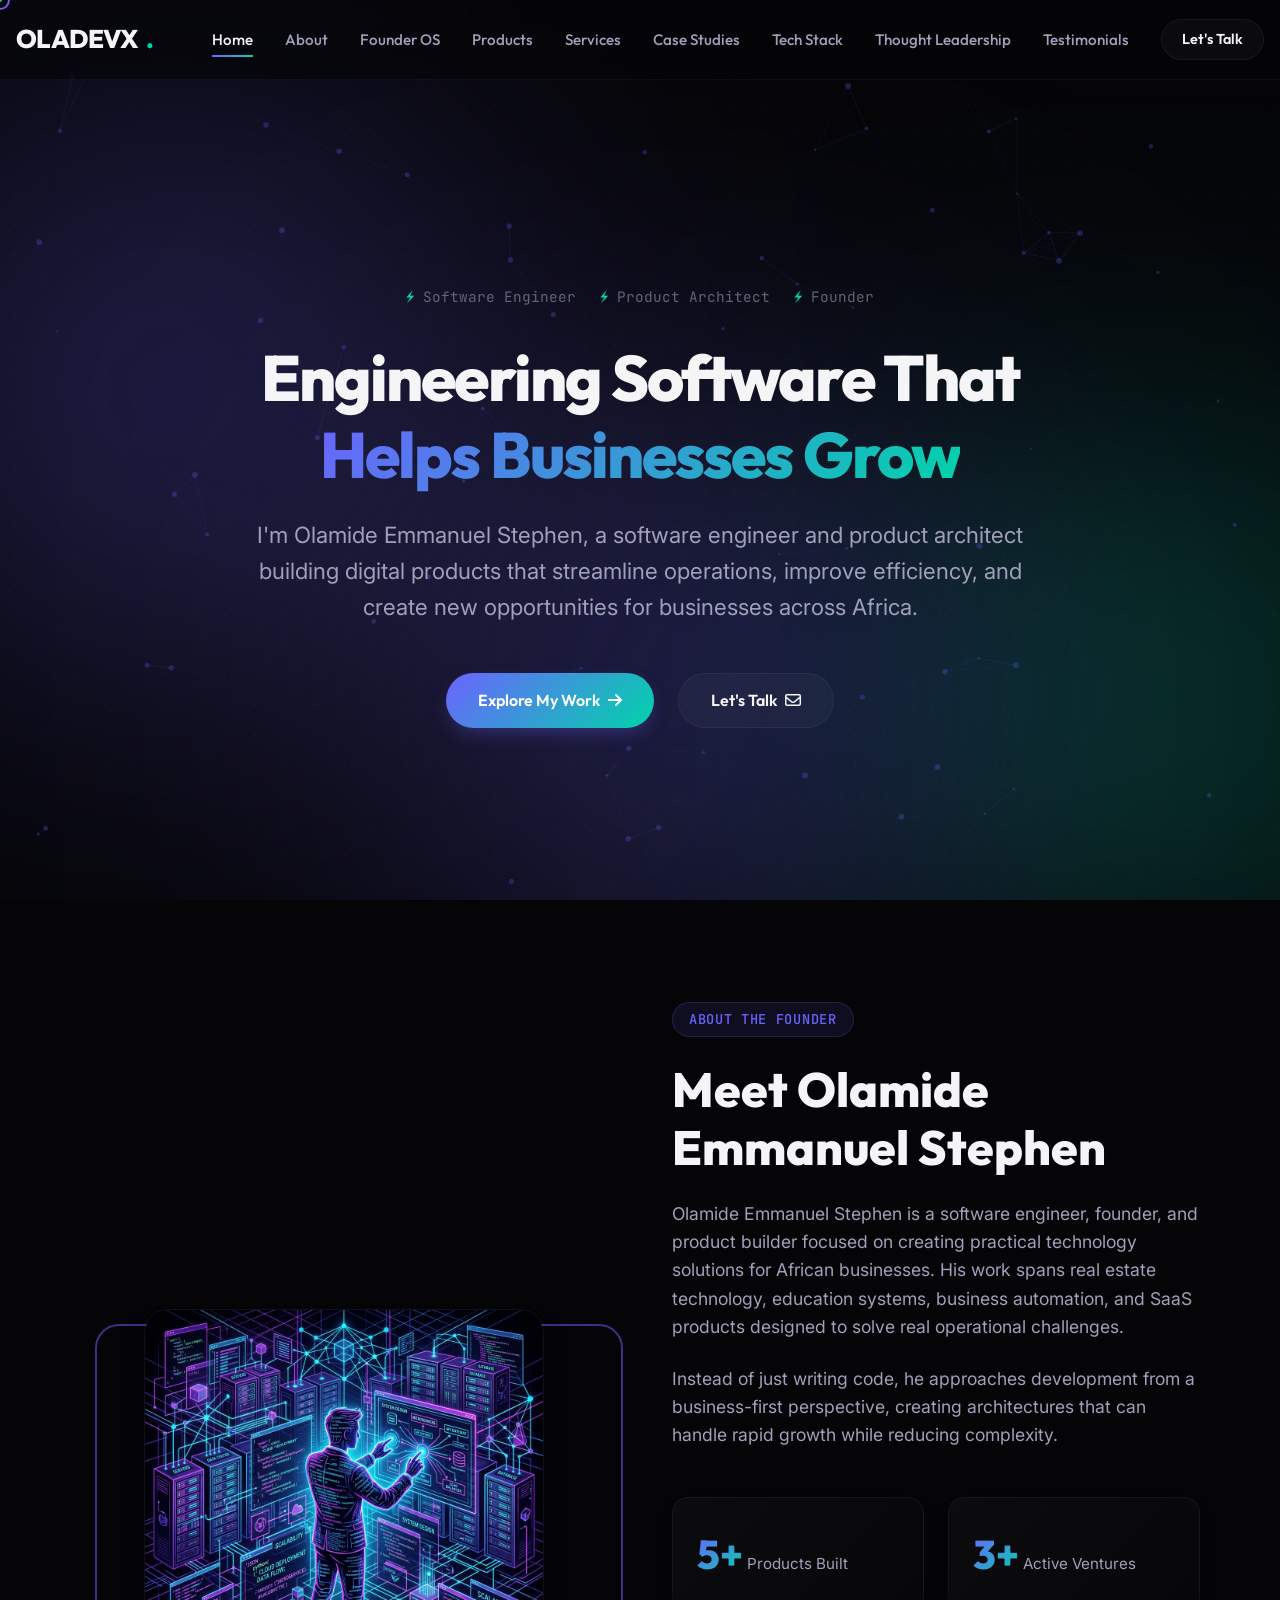
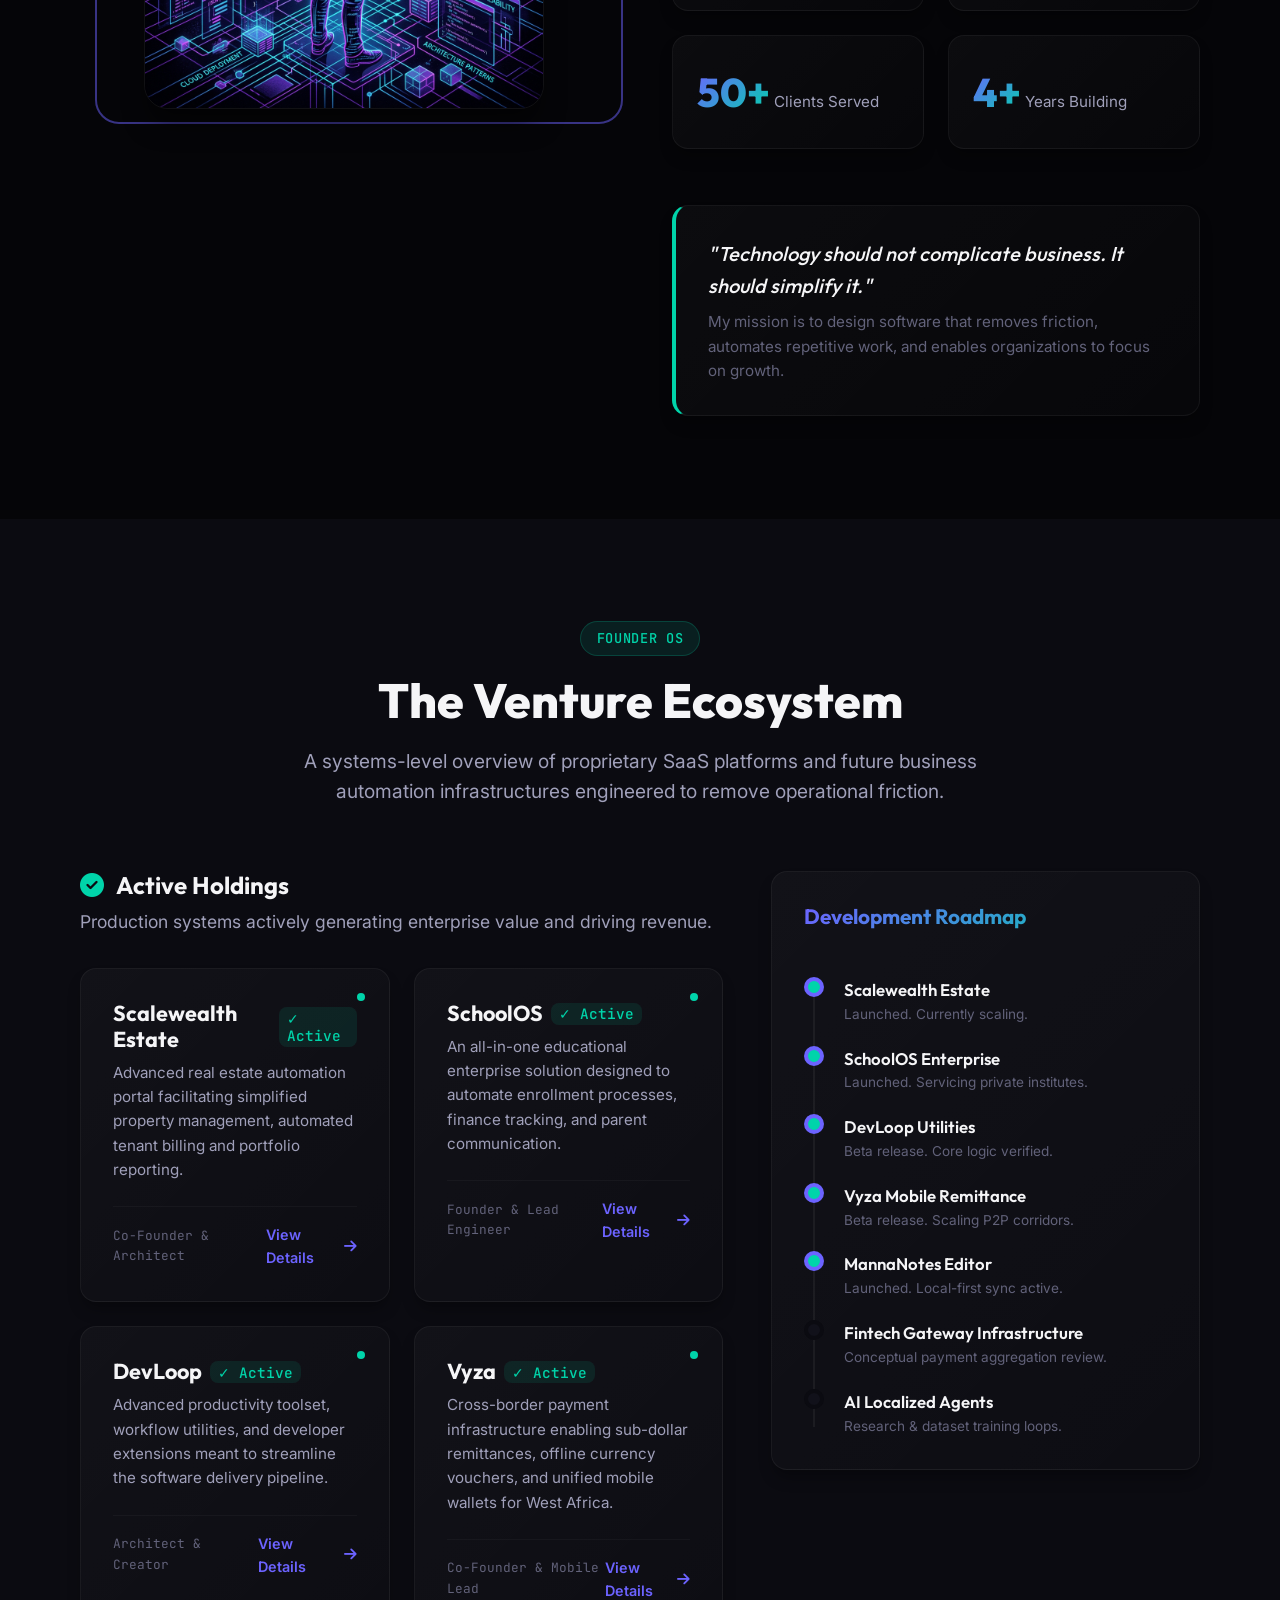
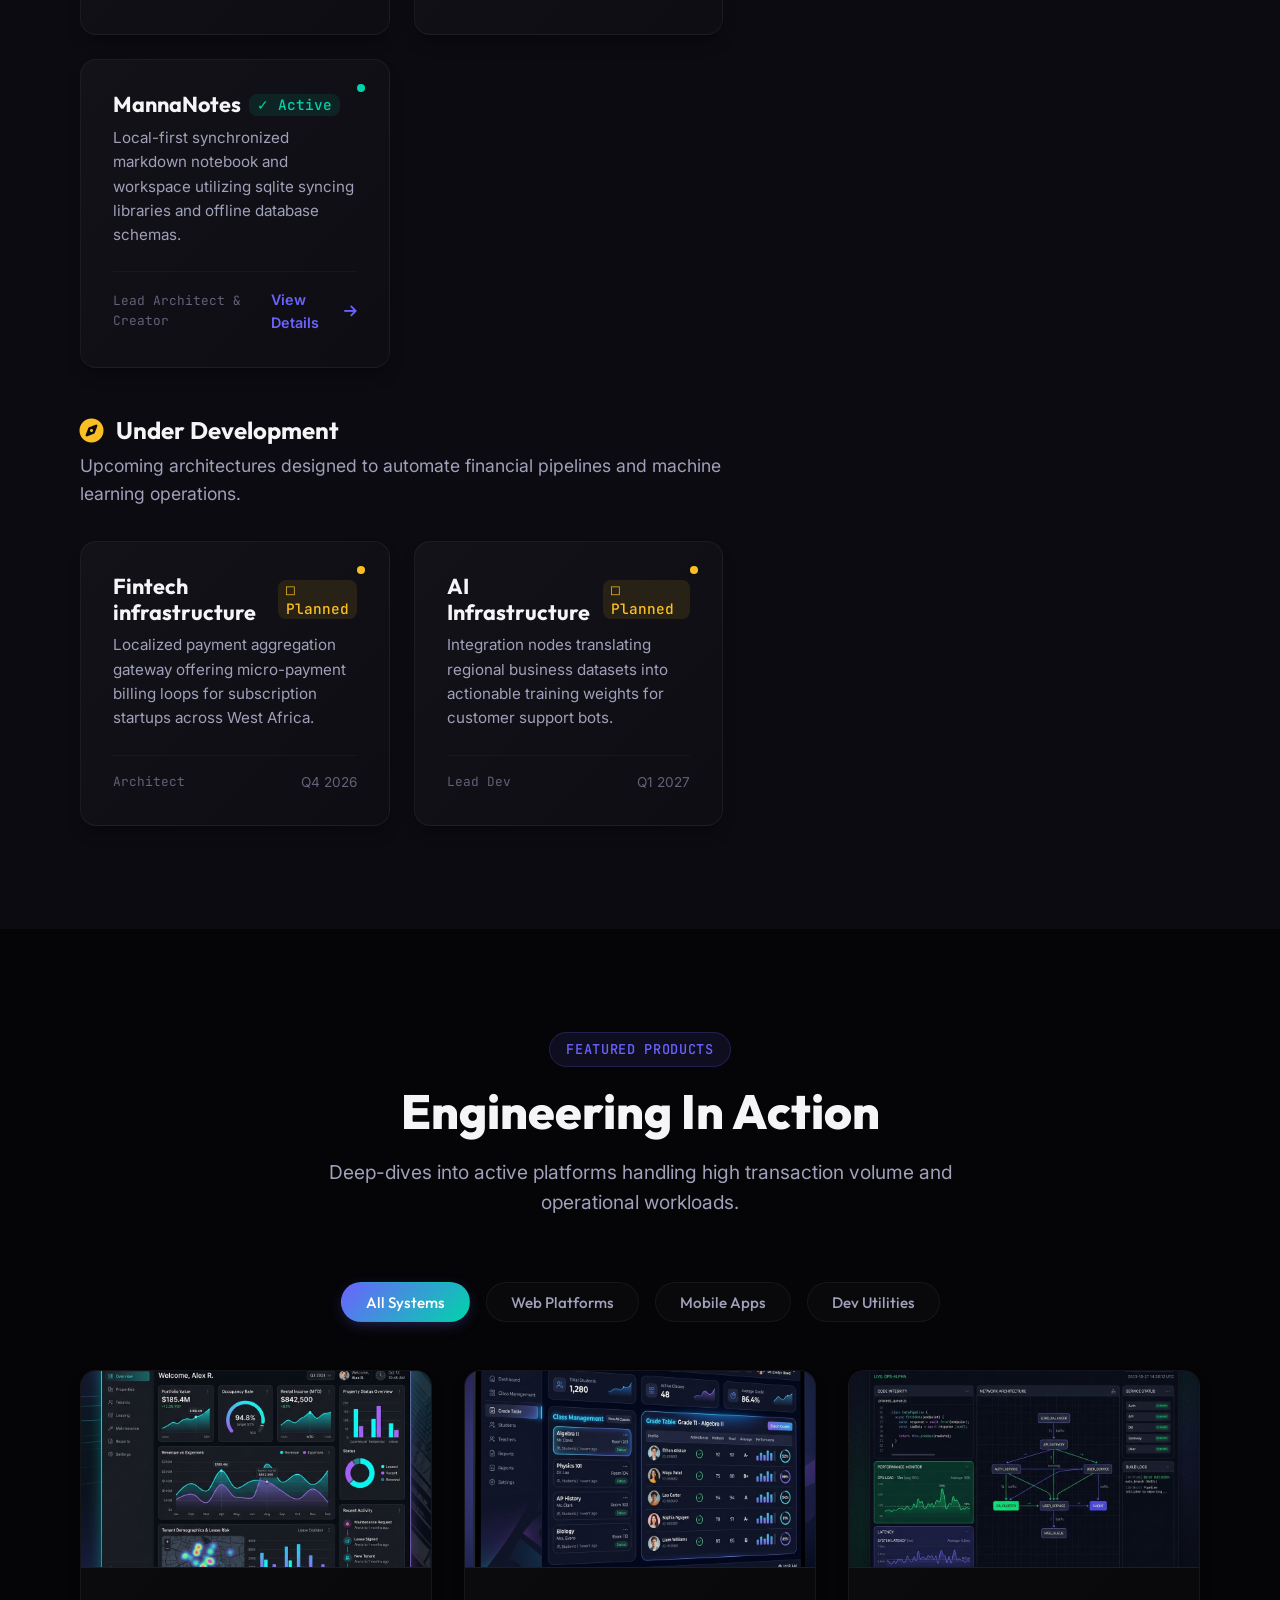
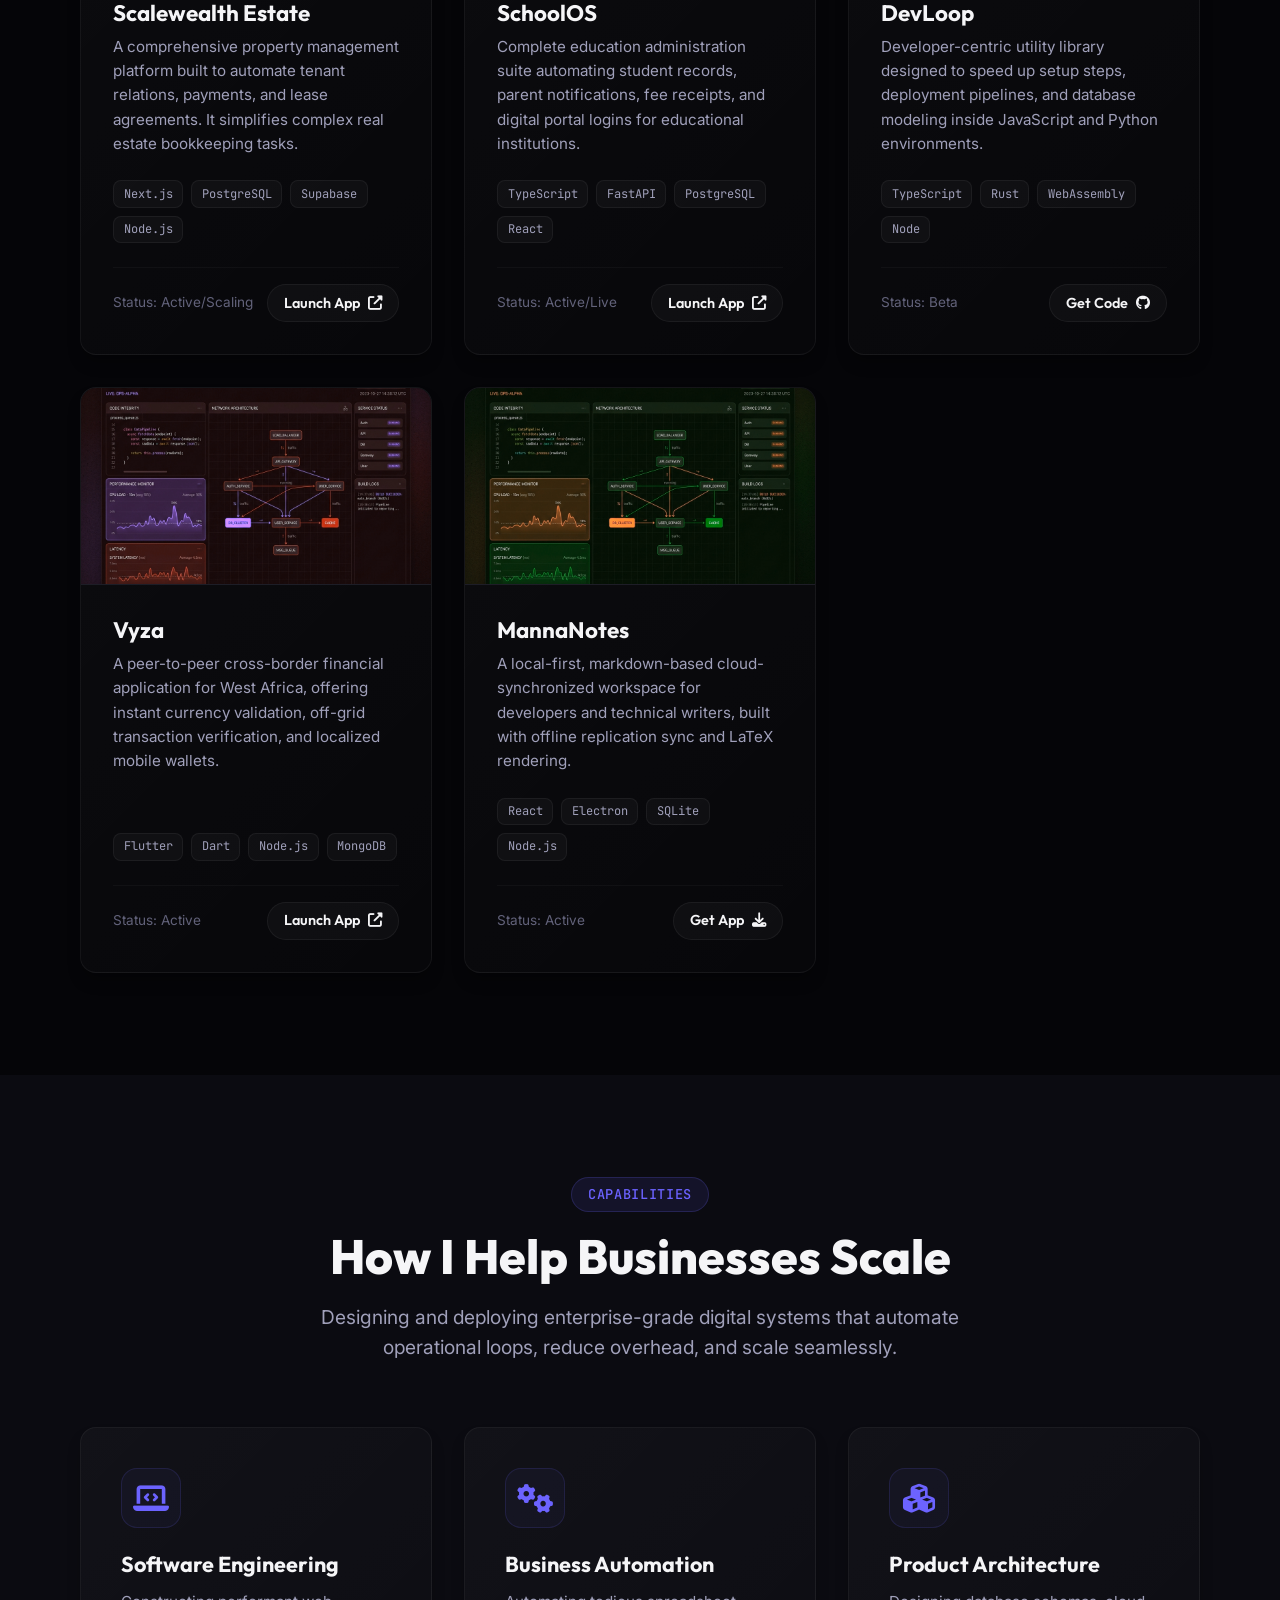
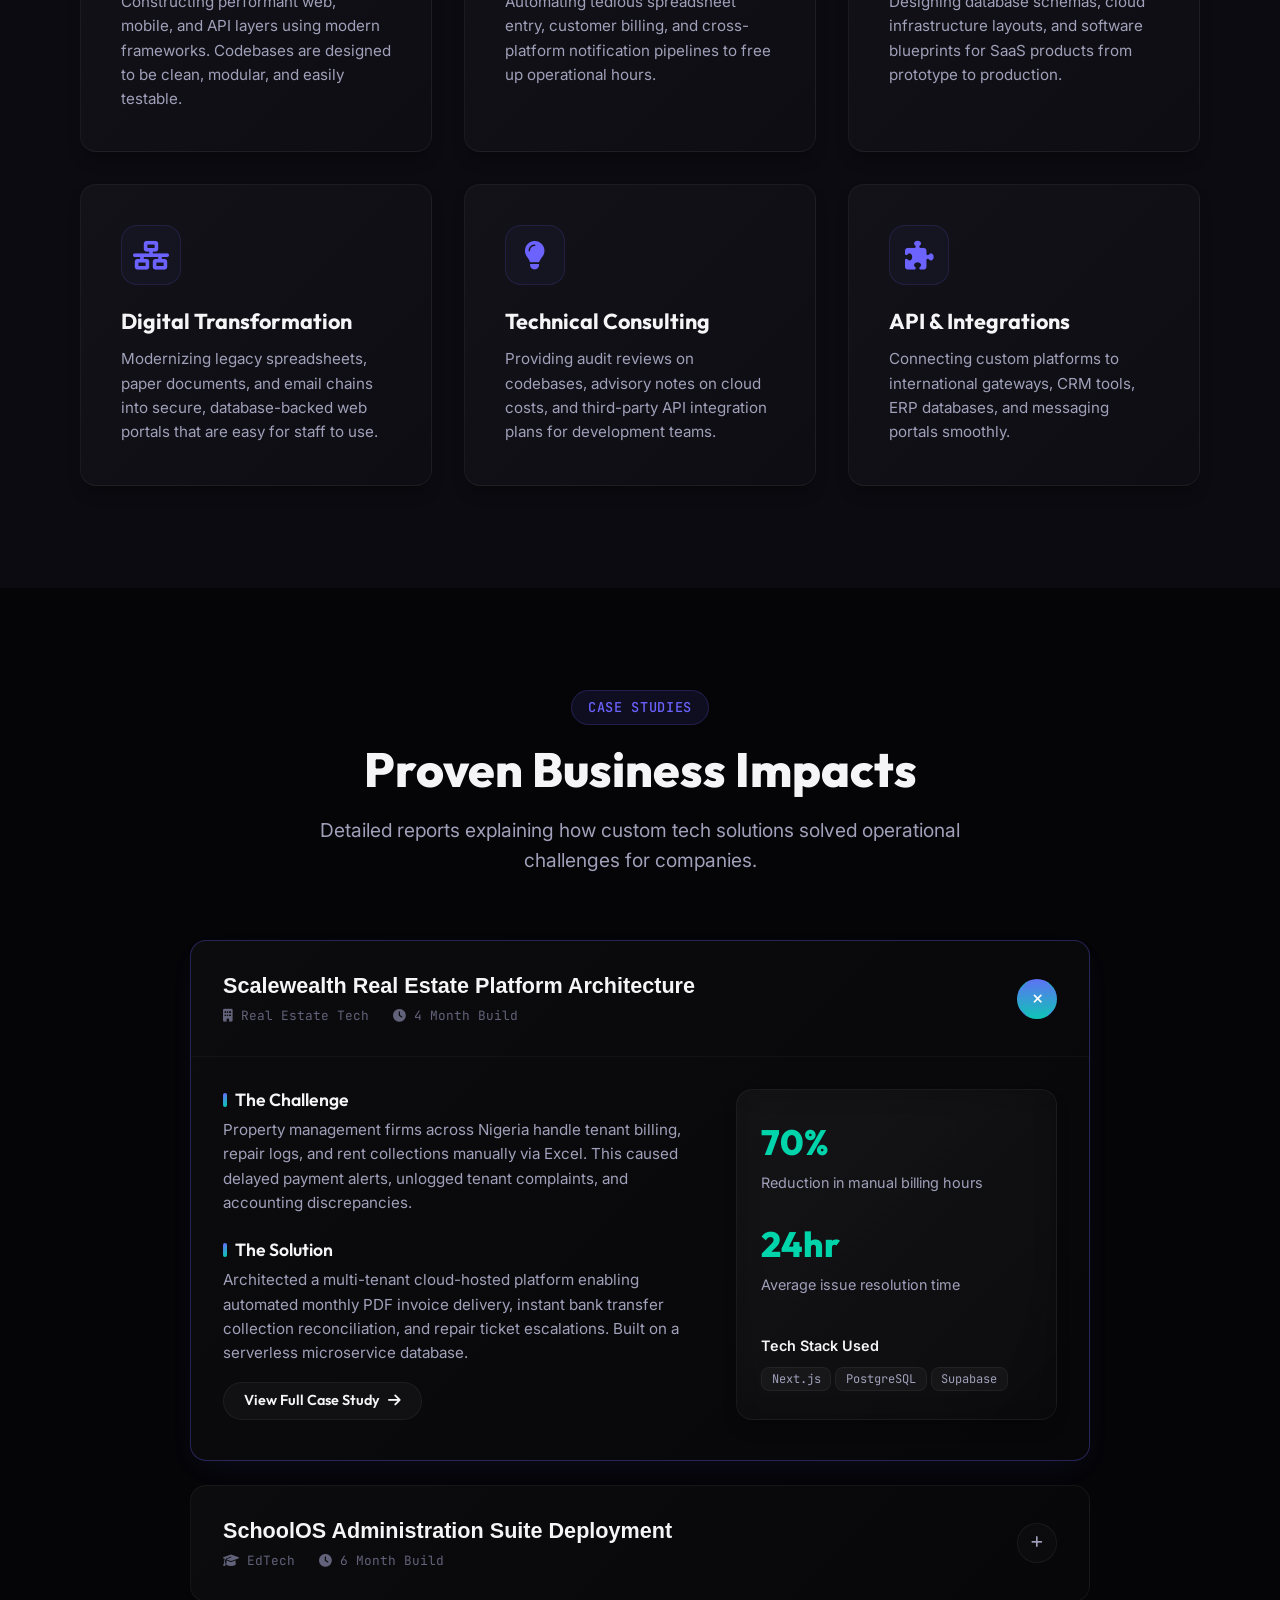
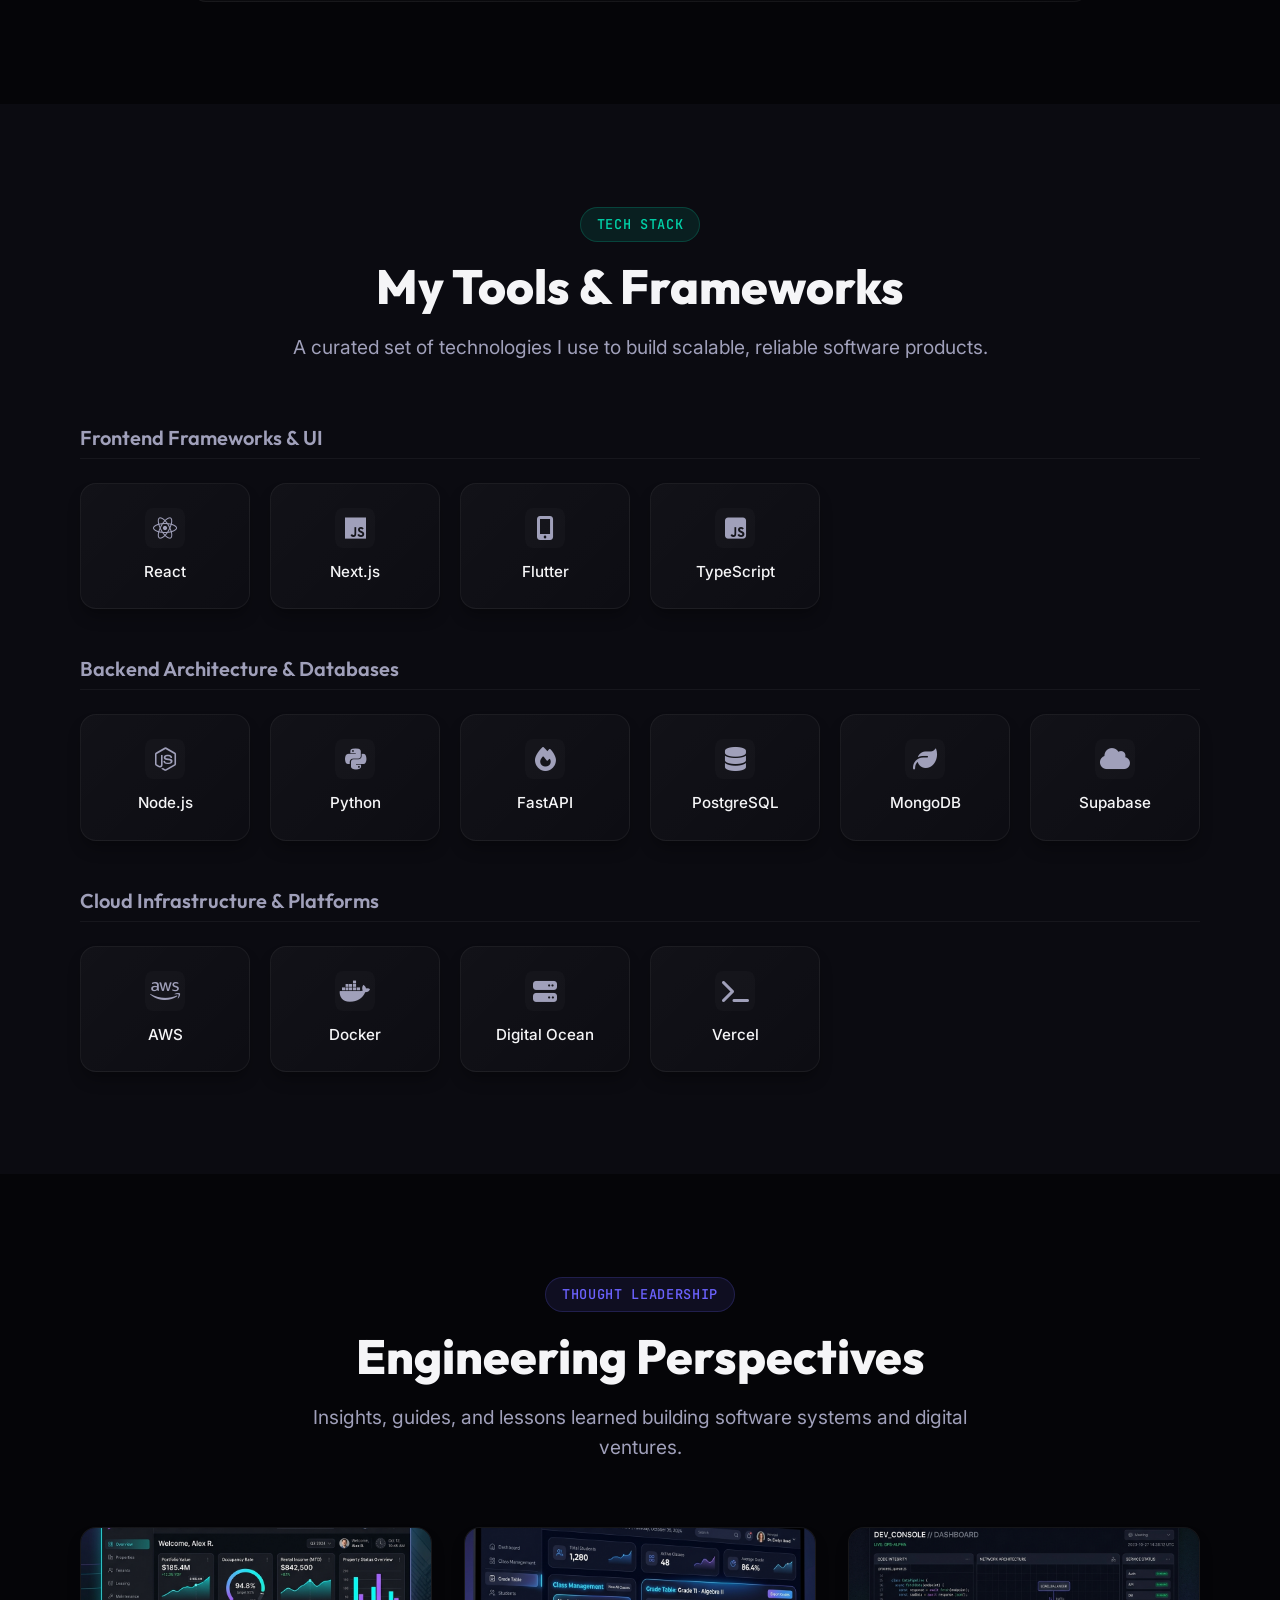
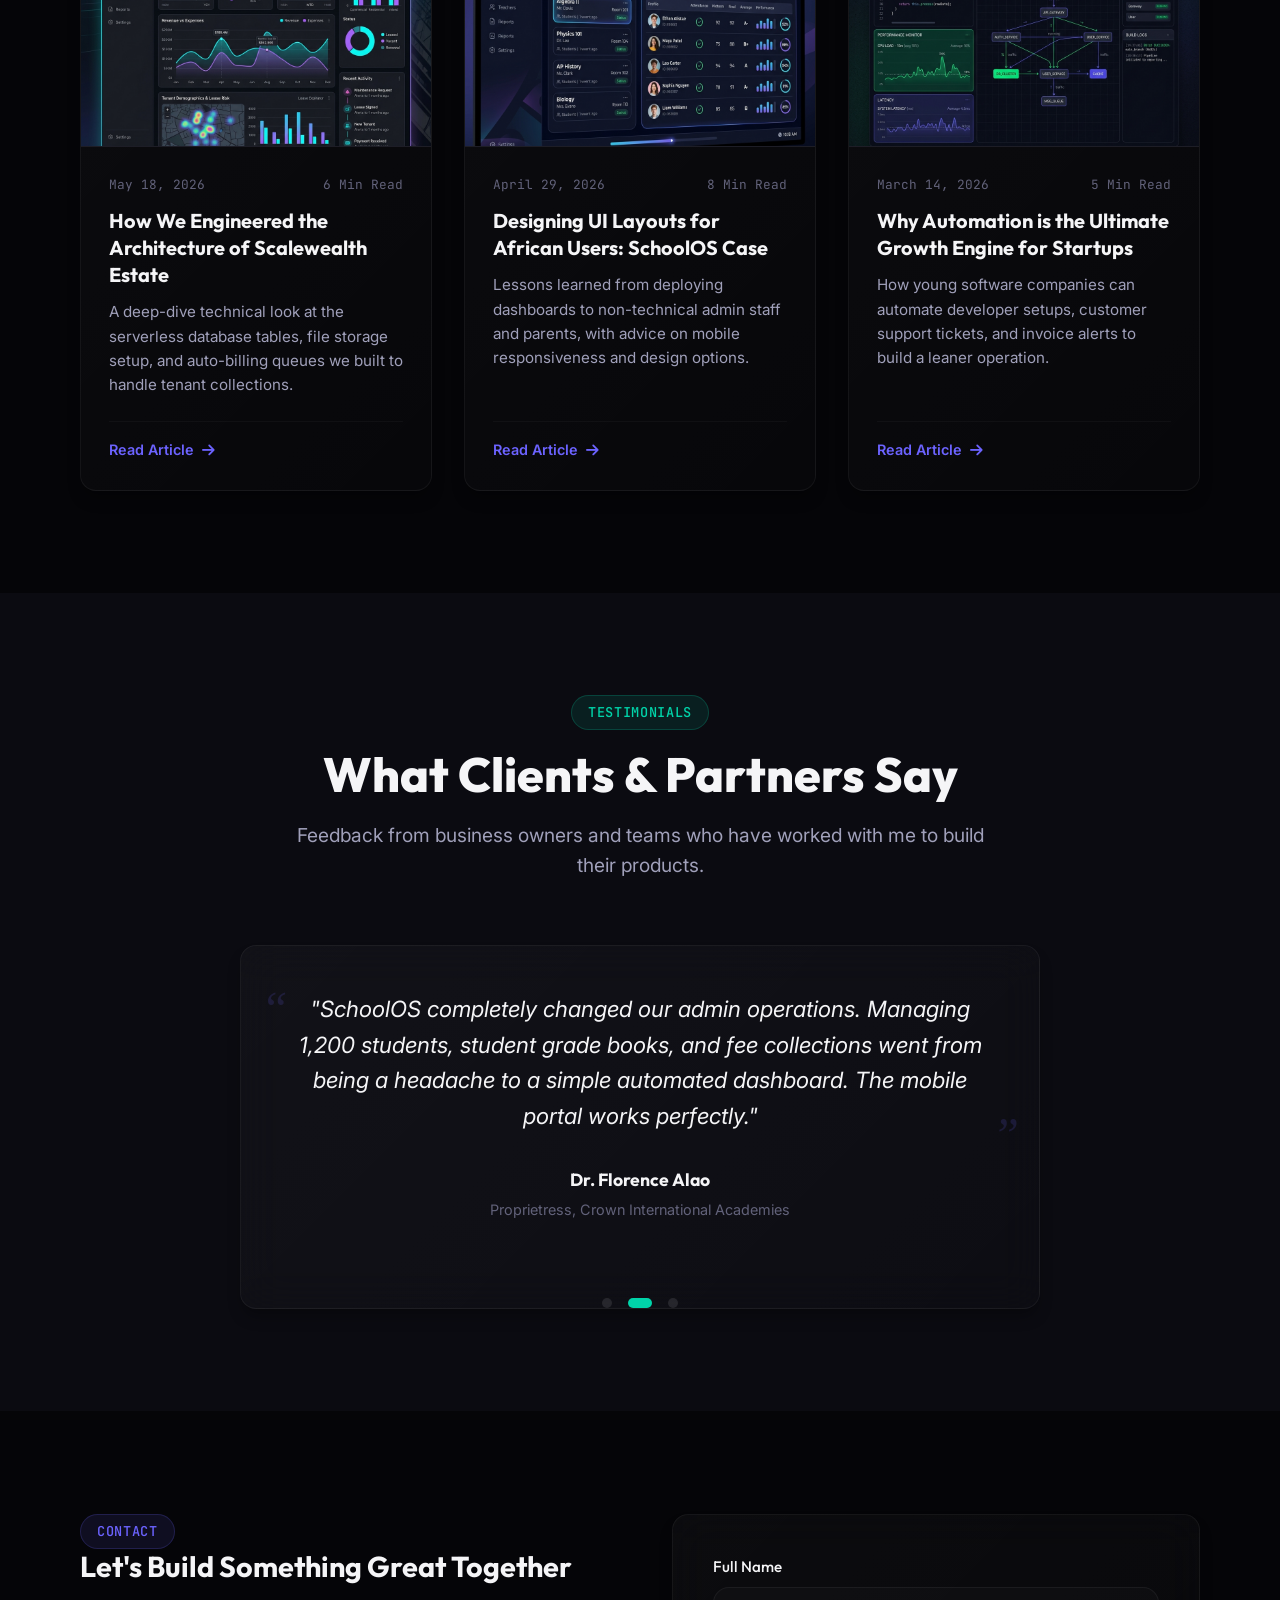
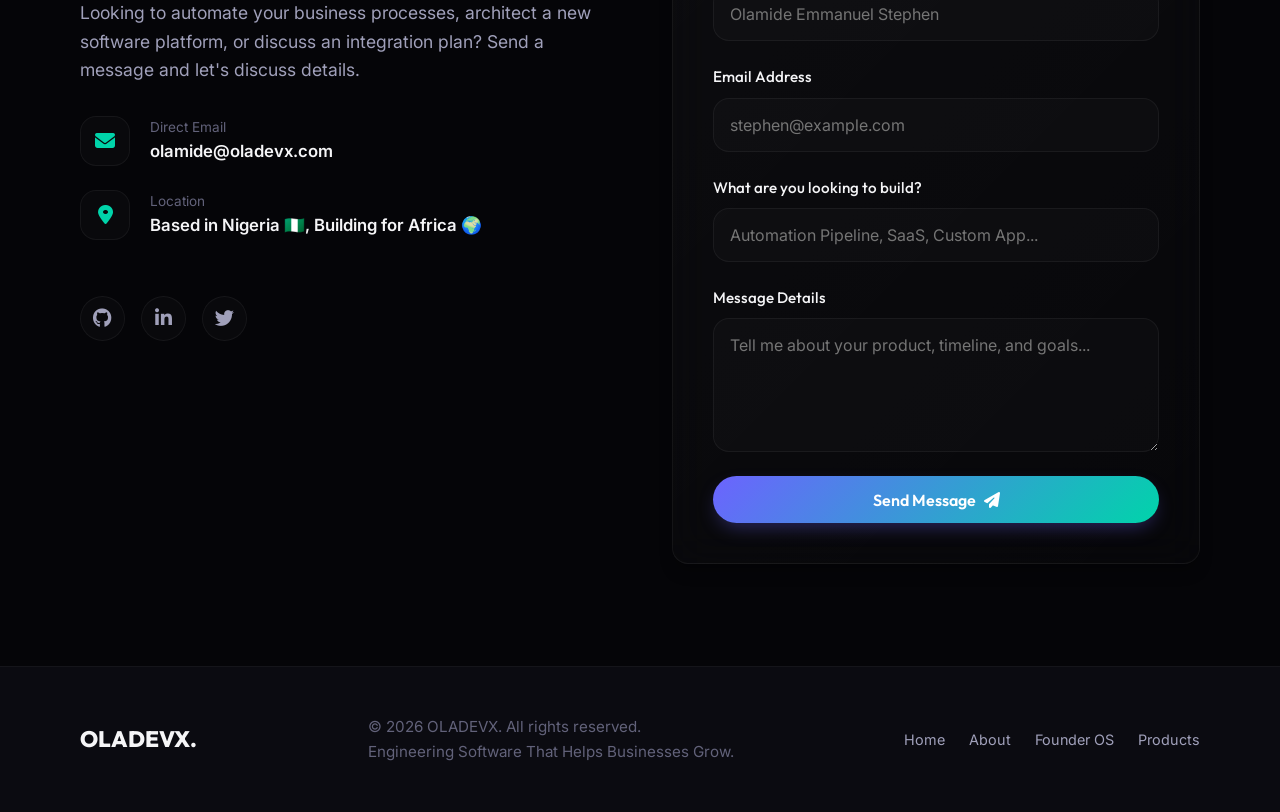
==== commit a4f30ac2: "Upgrade: added Vyza and MannaNotes projects, added interactive category filters to the products grid" ====
--- a/index.html
+++ b/index.html
@@ -207,6 +207,26 @@
                 <a href="#products" class="os-card-link">View Details <i class="fas fa-arrow-right"></i></a>
               </div>
             </div>
+
+            <div class="glass-panel os-card">
+              <div class="os-status-indicator indicator-current pulse-indicator-green"></div>
+              <h4 class="os-card-title">Vyza <span class="os-tag-current">✓ Active</span></h4>
+              <p class="os-card-desc">Cross-border payment infrastructure enabling sub-dollar remittances, offline currency vouchers, and unified mobile wallets for West Africa.</p>
+              <div class="os-card-footer">
+                <span class="os-card-role">Co-Founder & Mobile Lead</span>
+                <a href="#products" class="os-card-link">View Details <i class="fas fa-arrow-right"></i></a>
+              </div>
+            </div>
+            
+            <div class="glass-panel os-card">
+              <div class="os-status-indicator indicator-current pulse-indicator-green"></div>
+              <h4 class="os-card-title">MannaNotes <span class="os-tag-current">✓ Active</span></h4>
+              <p class="os-card-desc">Local-first synchronized markdown notebook and workspace utilizing sqlite syncing libraries and offline database schemas.</p>
+              <div class="os-card-footer">
+                <span class="os-card-role">Lead Architect & Creator</span>
+                <a href="#products" class="os-card-link">View Details <i class="fas fa-arrow-right"></i></a>
+              </div>
+            </div>
             
           </div>
           
@@ -273,10 +293,26 @@
               </div>
               
               <div class="os-map-item">
+                <div class="os-map-dot active"></div>
+                <div class="os-map-content">
+                  <span class="os-map-name">Vyza Mobile Remittance</span>
+                  <span class="os-map-status">Beta release. Scaling P2P corridors.</span>
+                </div>
+              </div>
+              
+              <div class="os-map-item">
+                <div class="os-map-dot active"></div>
+                <div class="os-map-content">
+                  <span class="os-map-name">MannaNotes Editor</span>
+                  <span class="os-map-status">Launched. Local-first sync active.</span>
+                </div>
+              </div>
+
+              <div class="os-map-item">
                 <div class="os-map-dot"></div>
                 <div class="os-map-content">
-                  <span class="os-map-name">Fintech Gateway</span>
-                  <span class="os-map-status">Conceptual architecture review.</span>
+                  <span class="os-map-name">Fintech Gateway Infrastructure</span>
+                  <span class="os-map-status">Conceptual payment aggregation review.</span>
                 </div>
               </div>
               
@@ -284,7 +320,7 @@
                 <div class="os-map-dot"></div>
                 <div class="os-map-content">
                   <span class="os-map-name">AI Localized Agents</span>
-                  <span class="os-map-status">Research & dataset gathering.</span>
+                  <span class="os-map-status">Research & dataset training loops.</span>
                 </div>
               </div>
             </div>
@@ -306,14 +342,21 @@
         <p>Deep-dives into active platforms handling high transaction volume and operational workloads.</p>
       </div>
       
+      <div class="product-filters reveal-on-scroll delay-100">
+        <button class="filter-btn active" data-filter="all">All Systems</button>
+        <button class="filter-btn" data-filter="web-apps">Web Platforms</button>
+        <button class="filter-btn" data-filter="mobile">Mobile Apps</button>
+        <button class="filter-btn" data-filter="dev-tools">Dev Utilities</button>
+      </div>
+      
       <div class="product-carousel reveal-on-scroll delay-100">
         
         <!-- Product Card 1 -->
-        <div class="glass-panel product-card">
+        <div class="glass-panel product-card web-apps">
           <div class="product-media">
             <img src="assets/scalewealth.png" alt="Scalewealth Estate dashboard layout" class="product-img">
             <div class="product-media-overlay">
-              <a href="#case-studies" class="btn btn-secondary btn-sm">Read Case Study</a>
+              <a href="case-studies/scalewealth.html" class="btn btn-secondary btn-sm">Read Case Study</a>
             </div>
           </div>
           <div class="product-body">
@@ -335,11 +378,11 @@
         </div>
         
         <!-- Product Card 2 -->
-        <div class="glass-panel product-card">
+        <div class="glass-panel product-card web-apps">
           <div class="product-media">
             <img src="assets/schoolos.png" alt="SchoolOS dashboard layout" class="product-img">
             <div class="product-media-overlay">
-              <a href="#case-studies" class="btn btn-secondary btn-sm">Read Case Study</a>
+              <a href="case-studies/schoolos.html" class="btn btn-secondary btn-sm">Read Case Study</a>
             </div>
           </div>
           <div class="product-body">
@@ -361,7 +404,7 @@
         </div>
         
         <!-- Product Card 3 -->
-        <div class="glass-panel product-card">
+        <div class="glass-panel product-card dev-tools">
           <div class="product-media">
             <img src="assets/devloop.png" alt="DevLoop developer utility layout" class="product-img">
             <div class="product-media-overlay">
@@ -382,6 +425,58 @@
             <div class="product-footer">
               <span style="font-size: 0.85rem; color: var(--text-muted);">Status: Beta</span>
               <a href="#" class="btn btn-secondary btn-sm" style="padding: 0.4rem 1rem;">Get Code <i class="fab fa-github"></i></a>
+            </div>
+          </div>
+        </div>
+
+        <!-- Product Card 4 -->
+        <div class="glass-panel product-card mobile">
+          <div class="product-media">
+            <img src="assets/devloop.png" alt="Vyza mobile UI layout" class="product-img" style="filter: hue-rotate(120deg);">
+            <div class="product-media-overlay">
+              <span style="color: #fff; font-weight: 600;">Active/Scaling</span>
+            </div>
+          </div>
+          <div class="product-body">
+            <h3 class="product-title">Vyza</h3>
+            <p class="product-desc">
+              A peer-to-peer cross-border financial application for West Africa, offering instant currency validation, off-grid transaction verification, and localized mobile wallets.
+            </p>
+            <div class="product-tags">
+              <span class="product-tag">Flutter</span>
+              <span class="product-tag">Dart</span>
+              <span class="product-tag">Node.js</span>
+              <span class="product-tag">MongoDB</span>
+            </div>
+            <div class="product-footer">
+              <span style="font-size: 0.85rem; color: var(--text-muted);">Status: Active</span>
+              <a href="#" class="btn btn-secondary btn-sm" style="padding: 0.4rem 1rem;">Launch App <i class="fas fa-external-link-alt"></i></a>
+            </div>
+          </div>
+        </div>
+
+        <!-- Product Card 5 -->
+        <div class="glass-panel product-card web-apps">
+          <div class="product-media">
+            <img src="assets/devloop.png" alt="MannaNotes dashboard layout" class="product-img" style="filter: hue-rotate(240deg);">
+            <div class="product-media-overlay">
+              <span style="color: #fff; font-weight: 600;">Active/Live</span>
+            </div>
+          </div>
+          <div class="product-body">
+            <h3 class="product-title">MannaNotes</h3>
+            <p class="product-desc">
+              A local-first, markdown-based cloud-synchronized workspace for developers and technical writers, built with offline replication sync and LaTeX rendering.
+            </p>
+            <div class="product-tags">
+              <span class="product-tag">React</span>
+              <span class="product-tag">Electron</span>
+              <span class="product-tag">SQLite</span>
+              <span class="product-tag">Node.js</span>
+            </div>
+            <div class="product-footer">
+              <span style="font-size: 0.85rem; color: var(--text-muted);">Status: Active</span>
+              <a href="#" class="btn btn-secondary btn-sm" style="padding: 0.4rem 1rem;">Get App <i class="fas fa-download"></i></a>
             </div>
           </div>
         </div>
@@ -515,6 +610,7 @@
                   <p>
                     Architected a multi-tenant cloud-hosted platform enabling automated monthly PDF invoice delivery, instant bank transfer collection reconciliation, and repair ticket escalations. Built on a serverless microservice database.
                   </p>
+                  <a href="case-studies/scalewealth.html" class="btn btn-secondary btn-sm" style="margin-top: 1rem; padding: 0.4rem 1.25rem;">View Full Case Study <i class="fas fa-arrow-right"></i></a>
                 </div>
               </div>
               
@@ -567,6 +663,7 @@
                   <p>
                     Designed a lightweight web portal running on FastAPI that handles instant class list assignment, generates digital report cards with math grade calculations, and reconciles school fees via card payment gateways.
                   </p>
+                  <a href="case-studies/schoolos.html" class="btn btn-secondary btn-sm" style="margin-top: 1rem; padding: 0.4rem 1.25rem;">View Full Case Study <i class="fas fa-arrow-right"></i></a>
                 </div>
               </div>
               
--- a/css/sections.css
+++ b/css/sections.css
@@ -535,6 +535,46 @@
   position: relative;
 }
 
+.product-filters {
+  display: flex;
+  justify-content: center;
+  align-items: center;
+  gap: 1rem;
+  margin-bottom: 3rem;
+  flex-wrap: wrap;
+}
+
+.filter-btn {
+  padding: 0.6rem 1.5rem;
+  font-family: var(--font-display);
+  font-size: 0.95rem;
+  font-weight: 500;
+  color: var(--text-secondary);
+  background: rgba(255, 255, 255, 0.02);
+  border: var(--glass-border);
+  border-radius: var(--radius-full);
+  cursor: pointer;
+  transition: var(--transition-normal);
+  outline: none;
+}
+
+.filter-btn:hover {
+  background: rgba(255, 255, 255, 0.06);
+  color: var(--text-primary);
+  border-color: rgba(255, 255, 255, 0.15);
+}
+
+.filter-btn.active {
+  background: var(--accent-gradient);
+  color: #fff;
+  border-color: transparent;
+  box-shadow: 0 4px 15px -4px rgba(108, 99, 255, 0.4);
+}
+
+.product-card.hidden {
+  display: none !important;
+}
+
 .product-carousel {
   display: grid;
   grid-template-columns: 1fr;
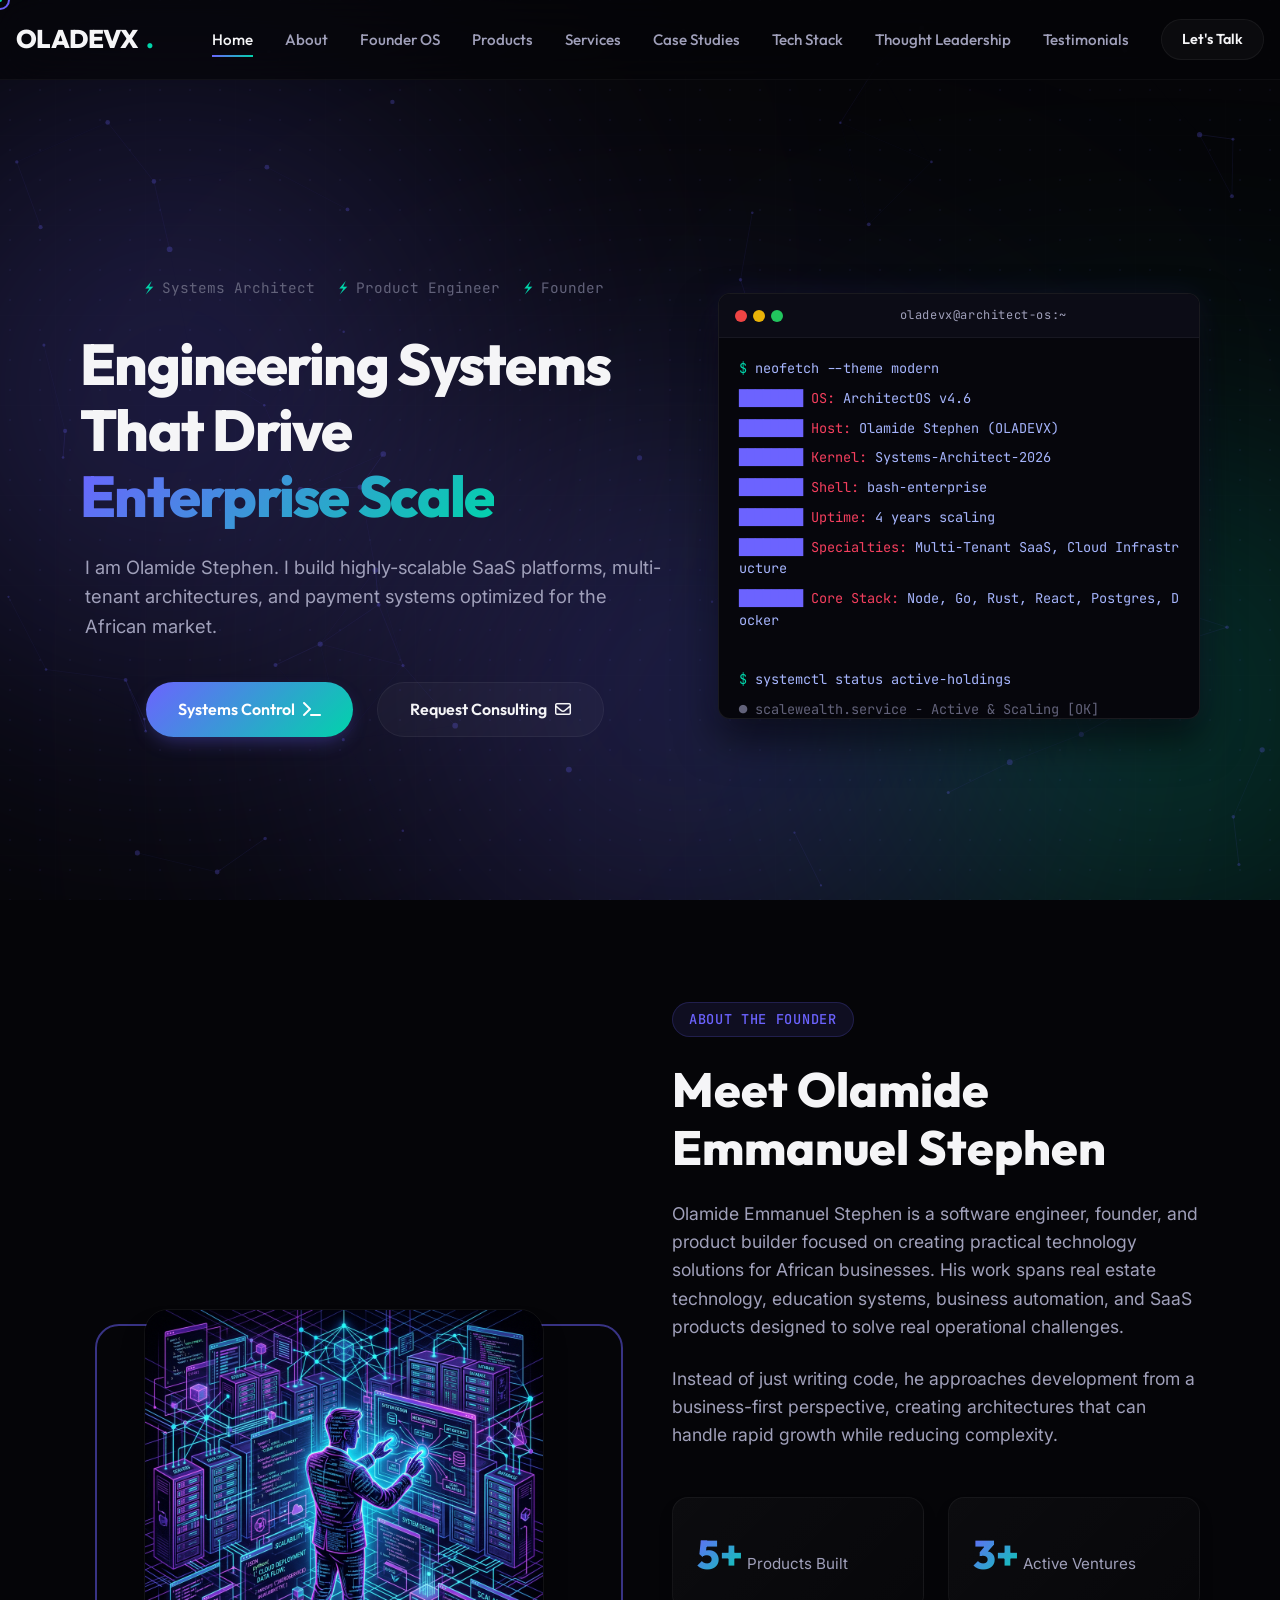
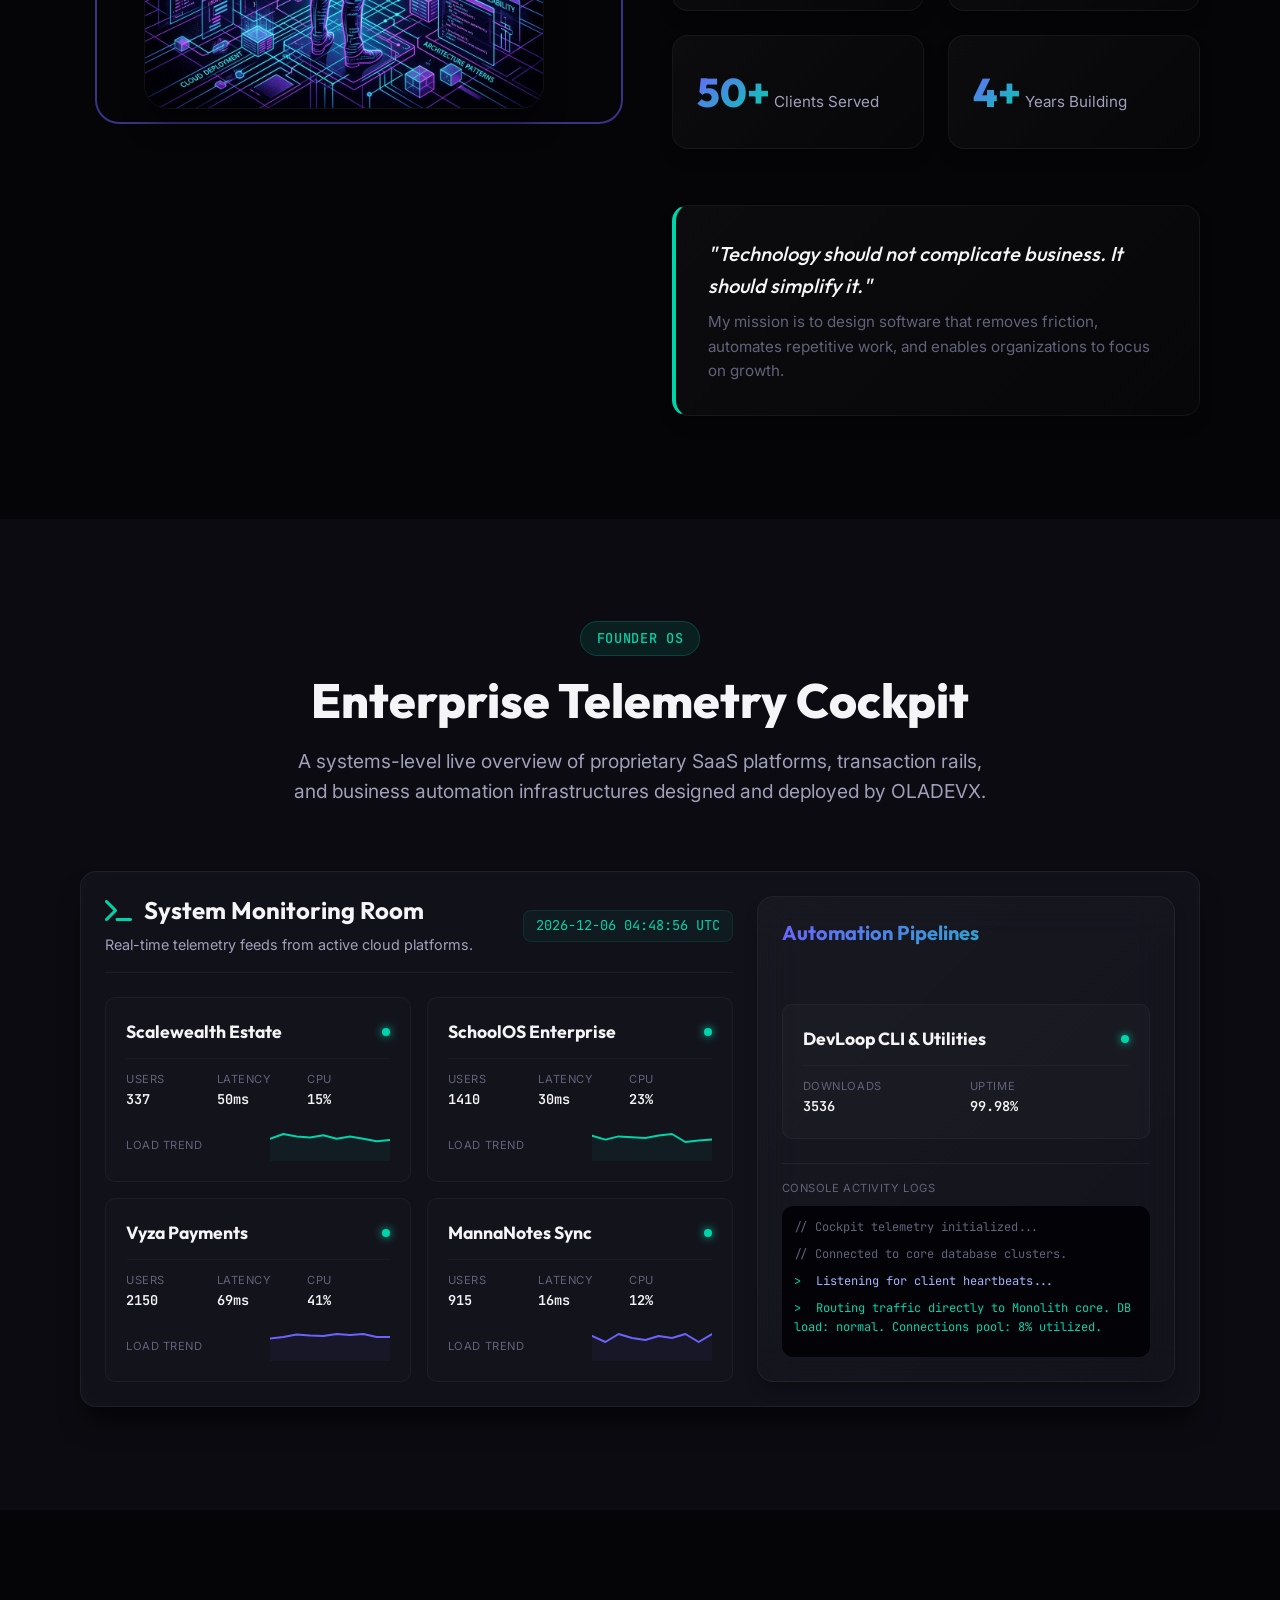
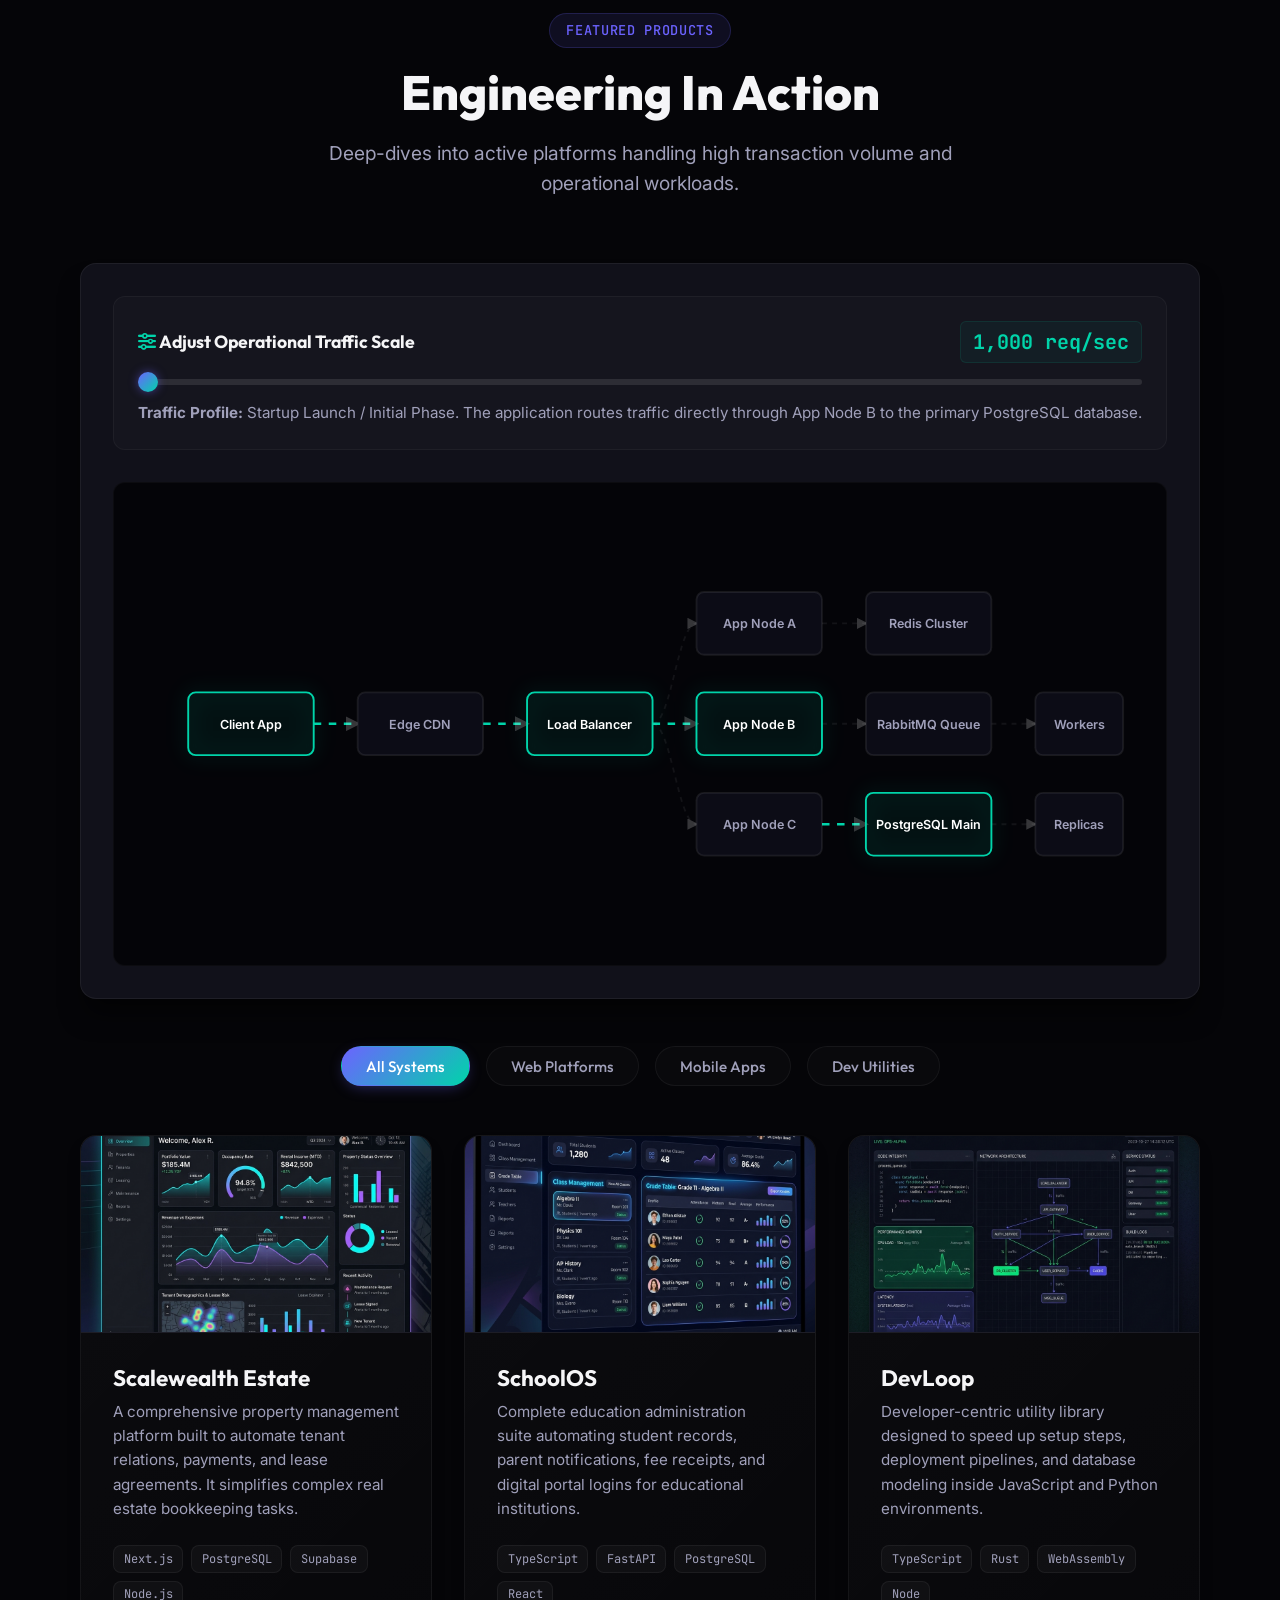
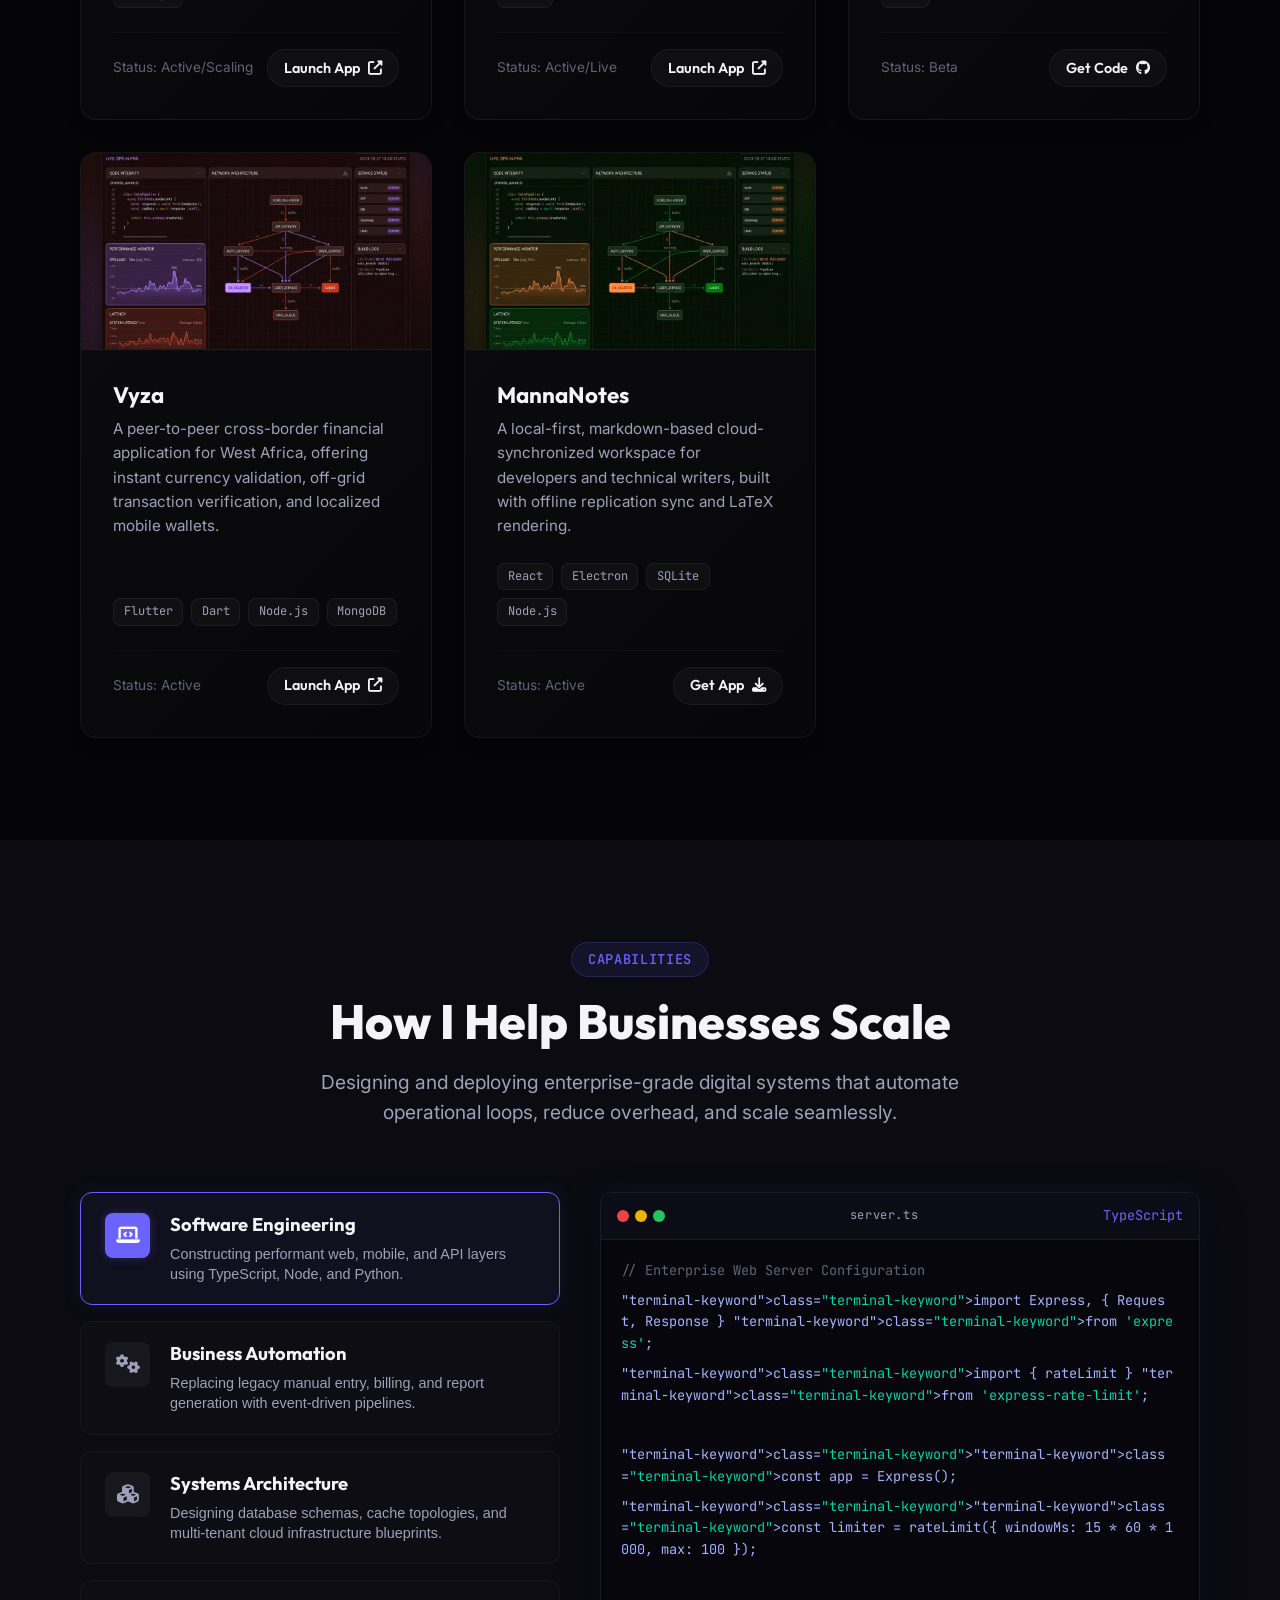
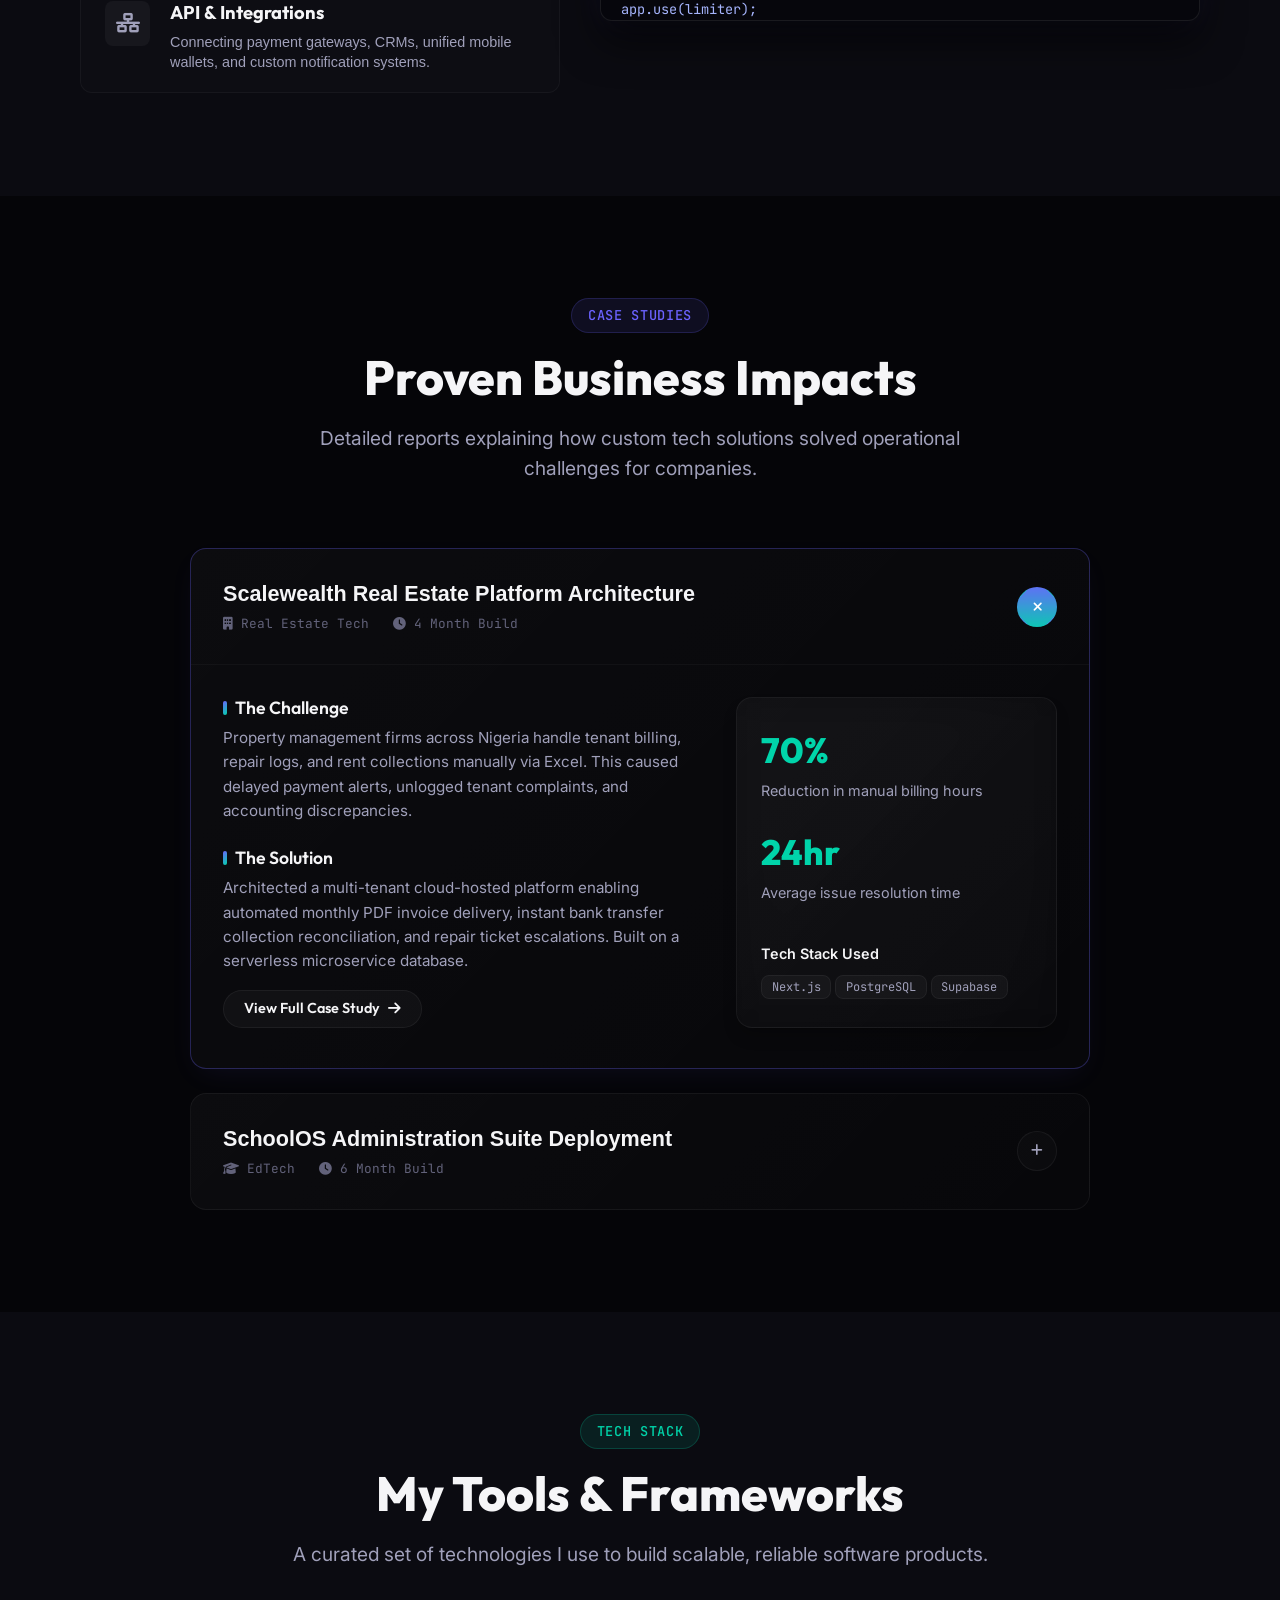
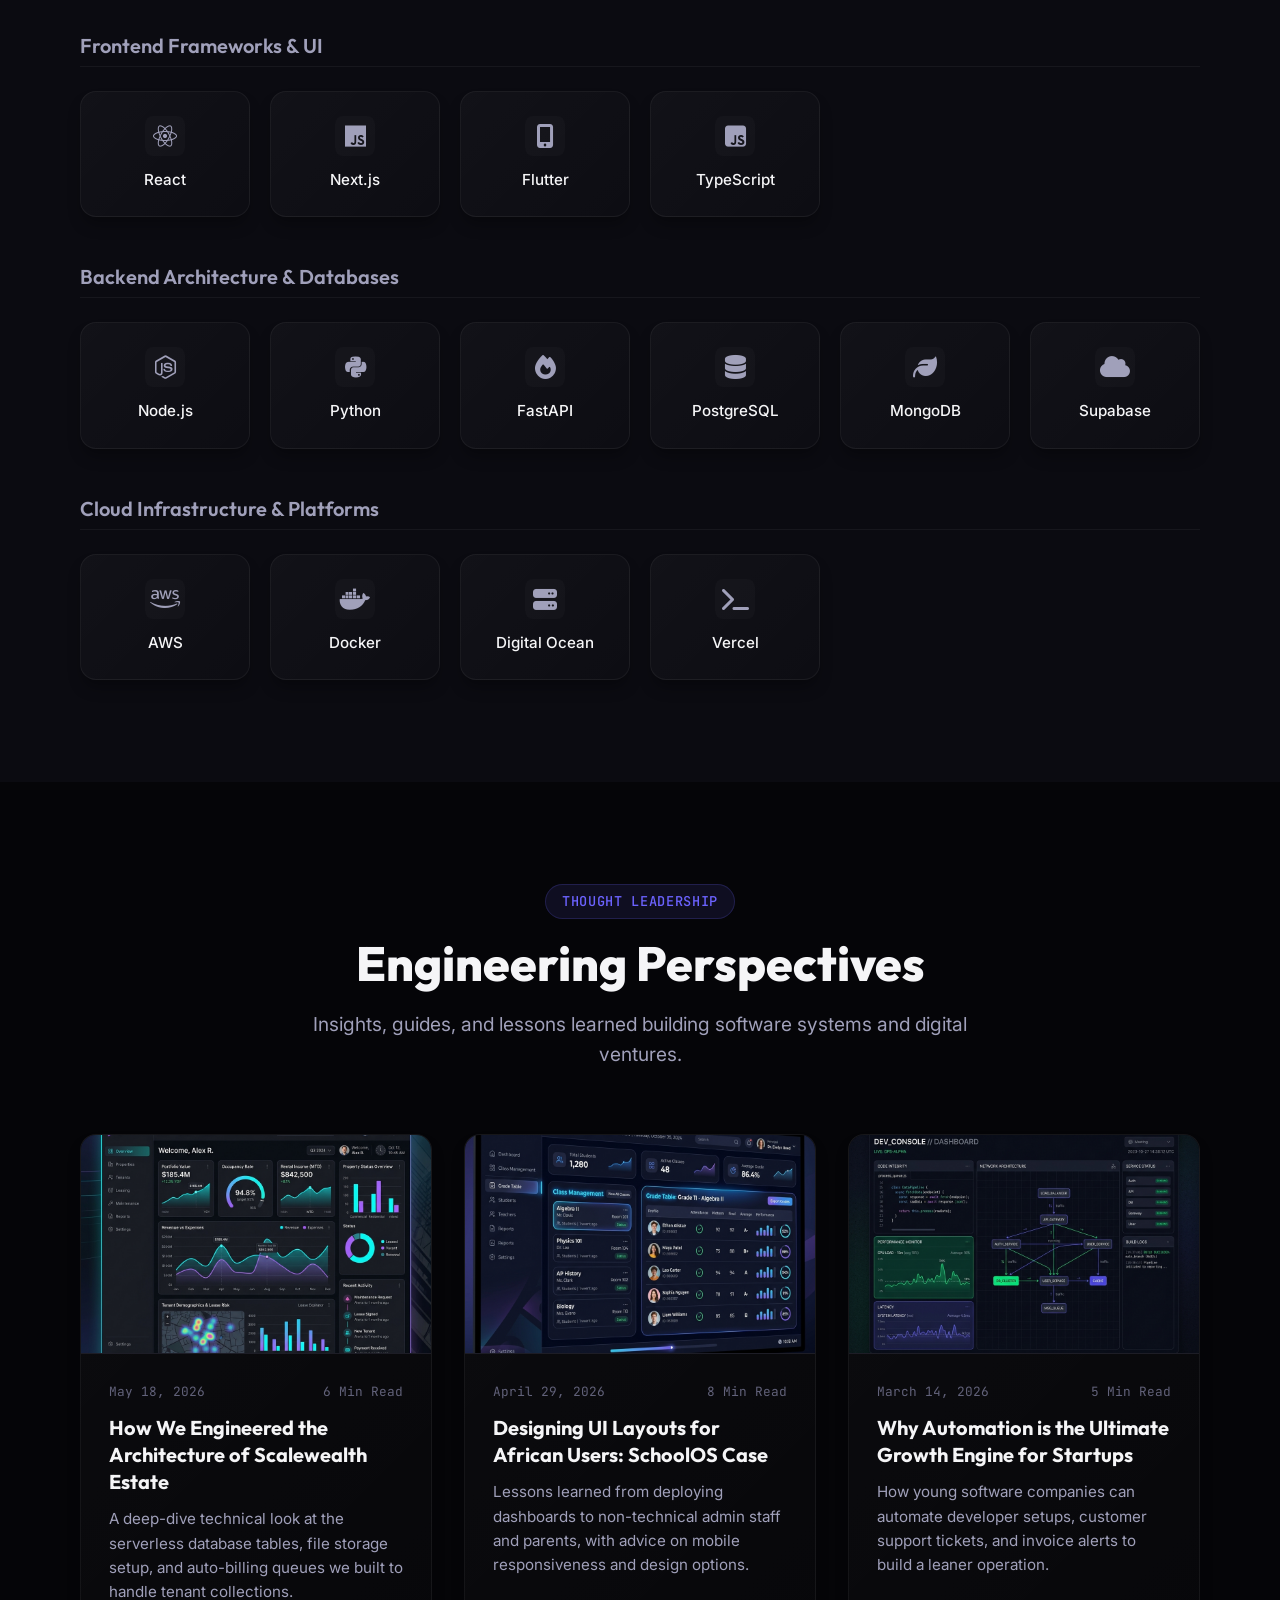
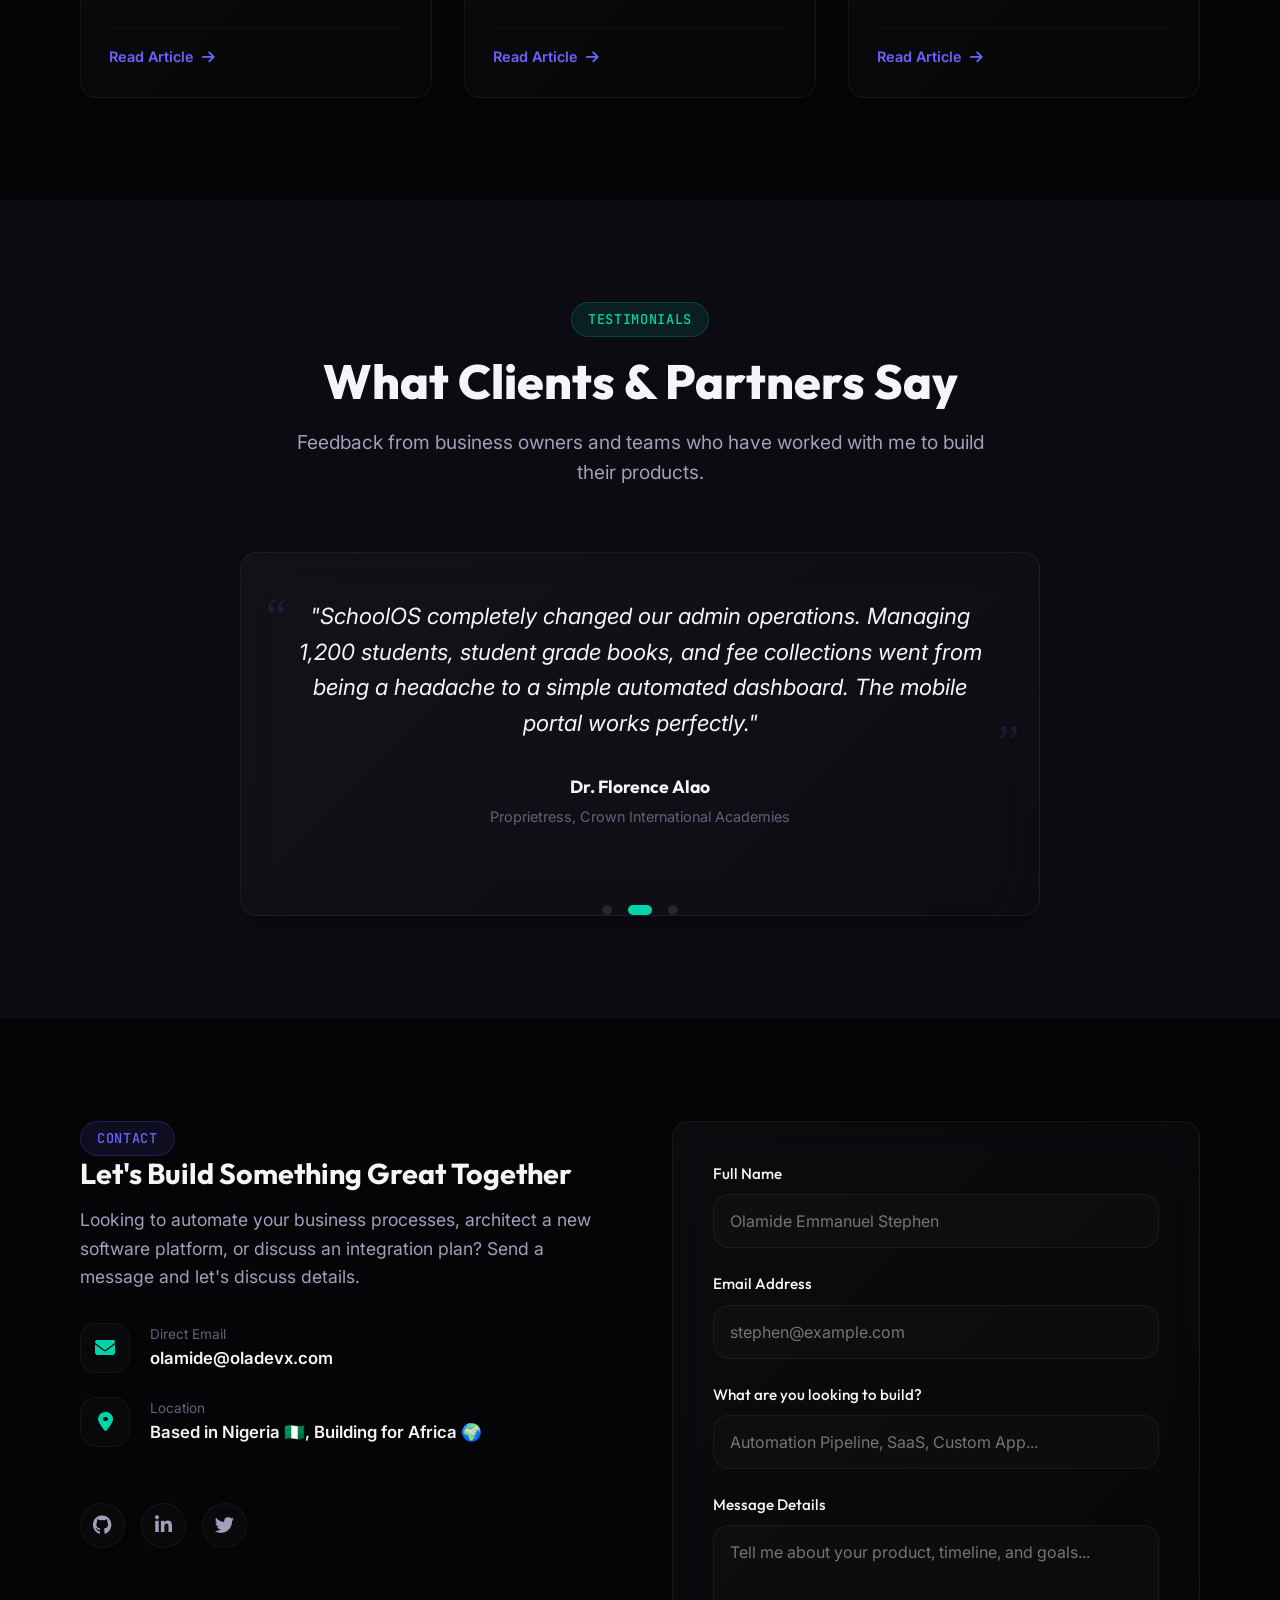
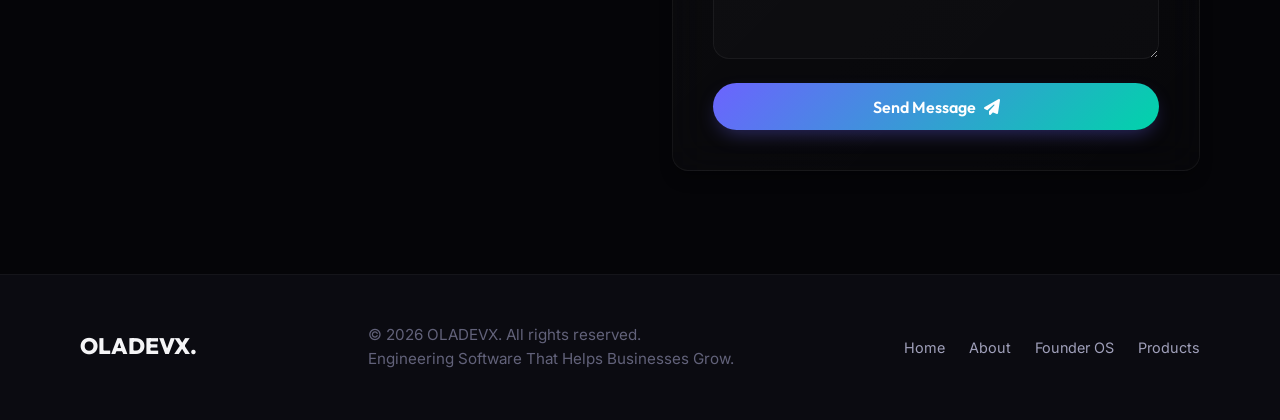
==== commit c91ec15d: "feat: implement Systems Cockpit interactive redesign" ====
--- a/index.html
+++ b/index.html
@@ -71,26 +71,62 @@
      ========================================================================== -->
   <section id="hero" class="hero">
     <canvas id="hero-particles" style="position: absolute; top:0; left:0; width:100%; height:100%; pointer-events:none; z-index: 1;"></canvas>
-    <div class="container hero-content">
-      <div class="hero-tags reveal-on-scroll">
-        <span class="hero-tag">Software Engineer</span>
-        <span class="hero-tag">Product Architect</span>
-        <span class="hero-tag">Founder</span>
-      </div>
-      <h1 class="reveal-on-scroll delay-100">
-        Engineering Software That <br>
-        <span class="text-gradient typewriter-text typewriter-cursor" data-text="Helps Businesses Grow"></span>
-      </h1>
-      <p class="reveal-on-scroll delay-200">
-        I'm Olamide Emmanuel Stephen, a software engineer and product architect building digital products that streamline operations, improve efficiency, and create new opportunities for businesses across Africa.
-      </p>
-      <div class="hero-ctas reveal-on-scroll delay-300">
-        <a href="#products" class="btn btn-primary">
-          Explore My Work <i class="fas fa-arrow-right"></i>
-        </a>
-        <a href="#contact" class="btn btn-secondary">
-          Let's Talk <i class="far fa-envelope"></i>
-        </a>
+    <div class="container" style="position: relative; z-index: 2;">
+      <div class="hero-grid">
+        
+        <!-- Hero Text Column -->
+        <div class="hero-content" style="padding: 0; text-align: left; align-items: flex-start;">
+          <div class="hero-tags reveal-on-scroll">
+            <span class="hero-tag">Systems Architect</span>
+            <span class="hero-tag">Product Engineer</span>
+            <span class="hero-tag">Founder</span>
+          </div>
+          <h1 class="reveal-on-scroll delay-100" style="font-size: clamp(2rem, 4.5vw, 3.8rem); line-height: 1.15; margin: 1.5rem 0; text-align: left;">
+            Engineering Systems <br>That Drive <br>
+            <span class="text-gradient typewriter-text typewriter-cursor" data-text="Enterprise Scale"></span>
+          </h1>
+          <p class="reveal-on-scroll delay-200" style="max-width: 580px; margin-bottom: 2.5rem; font-size: 1.15rem; color: var(--text-secondary); text-align: left;">
+            I am Olamide Stephen. I build highly-scalable SaaS platforms, multi-tenant architectures, and payment systems optimized for the African market.
+          </p>
+          <div class="hero-ctas reveal-on-scroll delay-300">
+            <a href="#founder-os" class="btn btn-primary">
+              Systems Control <i class="fas fa-terminal"></i>
+            </a>
+            <a href="#contact" class="btn btn-secondary">
+              Request Consulting <i class="far fa-envelope"></i>
+            </a>
+          </div>
+        </div>
+        
+        <!-- Hero Visual Column: Mock Terminal -->
+        <div class="mock-terminal reveal-on-scroll delay-300">
+          <div class="terminal-header">
+            <div class="terminal-buttons">
+              <span class="terminal-btn btn-red"></span>
+              <span class="terminal-btn btn-yellow"></span>
+              <span class="terminal-btn btn-green"></span>
+            </div>
+            <span class="terminal-title">oladevx@architect-os:~</span>
+            <span></span>
+          </div>
+          <div class="terminal-body" id="hero-terminal">
+            <div class="terminal-line"><span class="terminal-prompt">$</span>neofetch --theme modern</div>
+            <div class="terminal-line"><span class="terminal-accent">████████</span>  <span class="terminal-keyword">OS:</span> ArchitectOS v4.6</div>
+            <div class="terminal-line"><span class="terminal-accent">████████</span>  <span class="terminal-keyword">Host:</span> Olamide Stephen (OLADEVX)</div>
+            <div class="terminal-line"><span class="terminal-accent">████████</span>  <span class="terminal-keyword">Kernel:</span> Systems-Architect-2026</div>
+            <div class="terminal-line"><span class="terminal-accent">████████</span>  <span class="terminal-keyword">Shell:</span> bash-enterprise</div>
+            <div class="terminal-line"><span class="terminal-accent">████████</span>  <span class="terminal-keyword">Uptime:</span> 4 years scaling</div>
+            <div class="terminal-line"><span class="terminal-accent">████████</span>  <span class="terminal-keyword">Specialties:</span> Multi-Tenant SaaS, Cloud Infrastructure</div>
+            <div class="terminal-line"><span class="terminal-accent">████████</span>  <span class="terminal-keyword">Core Stack:</span> Node, Go, Rust, React, Postgres, Docker</div>
+            <div class="terminal-line">&nbsp;</div>
+            <div class="terminal-line"><span class="terminal-prompt">$</span>systemctl status active-holdings</div>
+            <div class="terminal-line"><span class="terminal-comment">● scalewealth.service - Active &amp; Scaling [OK]</span></div>
+            <div class="terminal-line"><span class="terminal-comment">● schoolos.service - Active &amp; Serving [OK]</span></div>
+            <div class="terminal-line"><span class="terminal-comment">● vyza.service - Remittances Routing [OK]</span></div>
+            <div class="terminal-line"><span class="terminal-prompt">$</span><span class="terminal-accent">_</span></div>
+          </div>
+        </div>
+        
       </div>
     </div>
   </section>
@@ -161,166 +197,158 @@
     <div class="container">
       <div class="section-header reveal-on-scroll">
         <span class="badge badge-green">Founder OS</span>
-        <h2>The Venture Ecosystem</h2>
-        <p>A systems-level overview of proprietary SaaS platforms and future business automation infrastructures engineered to remove operational friction.</p>
+        <h2>Enterprise Telemetry Cockpit</h2>
+        <p>A systems-level live overview of proprietary SaaS platforms, transaction rails, and business automation infrastructures designed and deployed by OLADEVX.</p>
       </div>
       
-      <div class="os-container">
-        
-        <!-- Interactive Venture list -->
-        <div class="os-column reveal-on-scroll">
-          
-          <!-- Current Ventures -->
-          <div class="os-header-block">
-            <h3><i class="fas fa-check-circle" style="color: var(--accent-secondary);"></i> Active Holdings</h3>
-            <p>Production systems actively generating enterprise value and driving revenue.</p>
-          </div>
-          
-          <div class="os-ventures-grid">
-            
-            <div class="glass-panel os-card">
-              <div class="os-status-indicator indicator-current pulse-indicator-green"></div>
-              <h4 class="os-card-title">Scalewealth Estate <span class="os-tag-current">✓ Active</span></h4>
-              <p class="os-card-desc">Advanced real estate automation portal facilitating simplified property management, automated tenant billing and portfolio reporting.</p>
-              <div class="os-card-footer">
-                <span class="os-card-role">Co-Founder & Architect</span>
-                <a href="#products" class="os-card-link">View Details <i class="fas fa-arrow-right"></i></a>
-              </div>
-            </div>
-            
-            <div class="glass-panel os-card">
-              <div class="os-status-indicator indicator-current pulse-indicator-green"></div>
-              <h4 class="os-card-title">SchoolOS <span class="os-tag-current">✓ Active</span></h4>
-              <p class="os-card-desc">An all-in-one educational enterprise solution designed to automate enrollment processes, finance tracking, and parent communication.</p>
-              <div class="os-card-footer">
-                <span class="os-card-role">Founder & Lead Engineer</span>
-                <a href="#products" class="os-card-link">View Details <i class="fas fa-arrow-right"></i></a>
-              </div>
-            </div>
-            
-            <div class="glass-panel os-card">
-              <div class="os-status-indicator indicator-current pulse-indicator-green"></div>
-              <h4 class="os-card-title">DevLoop <span class="os-tag-current">✓ Active</span></h4>
-              <p class="os-card-desc">Advanced productivity toolset, workflow utilities, and developer extensions meant to streamline the software delivery pipeline.</p>
-              <div class="os-card-footer">
-                <span class="os-card-role">Architect & Creator</span>
-                <a href="#products" class="os-card-link">View Details <i class="fas fa-arrow-right"></i></a>
-              </div>
-            </div>
-
-            <div class="glass-panel os-card">
-              <div class="os-status-indicator indicator-current pulse-indicator-green"></div>
-              <h4 class="os-card-title">Vyza <span class="os-tag-current">✓ Active</span></h4>
-              <p class="os-card-desc">Cross-border payment infrastructure enabling sub-dollar remittances, offline currency vouchers, and unified mobile wallets for West Africa.</p>
-              <div class="os-card-footer">
-                <span class="os-card-role">Co-Founder & Mobile Lead</span>
-                <a href="#products" class="os-card-link">View Details <i class="fas fa-arrow-right"></i></a>
-              </div>
-            </div>
-            
-            <div class="glass-panel os-card">
-              <div class="os-status-indicator indicator-current pulse-indicator-green"></div>
-              <h4 class="os-card-title">MannaNotes <span class="os-tag-current">✓ Active</span></h4>
-              <p class="os-card-desc">Local-first synchronized markdown notebook and workspace utilizing sqlite syncing libraries and offline database schemas.</p>
-              <div class="os-card-footer">
-                <span class="os-card-role">Lead Architect & Creator</span>
-                <a href="#products" class="os-card-link">View Details <i class="fas fa-arrow-right"></i></a>
-              </div>
-            </div>
-            
-          </div>
-          
-          <!-- Future Ventures -->
-          <div class="os-header-block" style="margin-top: 3rem;">
-            <h3><i class="fas fa-compass" style="color: #fbbf24;"></i> Under Development</h3>
-            <p>Upcoming architectures designed to automate financial pipelines and machine learning operations.</p>
-          </div>
-          
-          <div class="os-ventures-grid">
-            
-            <div class="glass-panel os-card">
-              <div class="os-status-indicator indicator-future pulse-indicator-amber"></div>
-              <h4 class="os-card-title">Fintech infrastructure <span class="os-tag-future">□ Planned</span></h4>
-              <p class="os-card-desc">Localized payment aggregation gateway offering micro-payment billing loops for subscription startups across West Africa.</p>
-              <div class="os-card-footer">
-                <span class="os-card-role">Architect</span>
-                <span style="color: var(--text-muted); font-size: 0.85rem;">Q4 2026</span>
-              </div>
-            </div>
-            
-            <div class="glass-panel os-card">
-              <div class="os-status-indicator indicator-future pulse-indicator-amber"></div>
-              <h4 class="os-card-title">AI Infrastructure <span class="os-tag-future">□ Planned</span></h4>
-              <p class="os-card-desc">Integration nodes translating regional business datasets into actionable training weights for customer support bots.</p>
-              <div class="os-card-footer">
-                <span class="os-card-role">Lead Dev</span>
-                <span style="color: var(--text-muted); font-size: 0.85rem;">Q1 2027</span>
-              </div>
-            </div>
-            
-          </div>
-          
-        </div>
-        
-        <!-- Sidebar layout showing ecosystem timeline -->
-        <div class="os-sidebar-column reveal-on-scroll delay-200">
-          <div class="glass-panel os-sidebar">
-            <h3 class="os-sidebar-title text-gradient">Development Roadmap</h3>
-            
-            <div class="os-map-list">
-              <div class="os-map-item">
-                <div class="os-map-dot active"></div>
-                <div class="os-map-content">
-                  <span class="os-map-name">Scalewealth Estate</span>
-                  <span class="os-map-status">Launched. Currently scaling.</span>
-                </div>
-              </div>
-              
-              <div class="os-map-item">
-                <div class="os-map-dot active"></div>
-                <div class="os-map-content">
-                  <span class="os-map-name">SchoolOS Enterprise</span>
-                  <span class="os-map-status">Launched. Servicing private institutes.</span>
-                </div>
-              </div>
-              
-              <div class="os-map-item">
-                <div class="os-map-dot active"></div>
-                <div class="os-map-content">
-                  <span class="os-map-name">DevLoop Utilities</span>
-                  <span class="os-map-status">Beta release. Core logic verified.</span>
-                </div>
-              </div>
-              
-              <div class="os-map-item">
-                <div class="os-map-dot active"></div>
-                <div class="os-map-content">
-                  <span class="os-map-name">Vyza Mobile Remittance</span>
-                  <span class="os-map-status">Beta release. Scaling P2P corridors.</span>
-                </div>
-              </div>
-              
-              <div class="os-map-item">
-                <div class="os-map-dot active"></div>
-                <div class="os-map-content">
-                  <span class="os-map-name">MannaNotes Editor</span>
-                  <span class="os-map-status">Launched. Local-first sync active.</span>
-                </div>
-              </div>
-
-              <div class="os-map-item">
-                <div class="os-map-dot"></div>
-                <div class="os-map-content">
-                  <span class="os-map-name">Fintech Gateway Infrastructure</span>
-                  <span class="os-map-status">Conceptual payment aggregation review.</span>
-                </div>
-              </div>
-              
-              <div class="os-map-item">
-                <div class="os-map-dot"></div>
-                <div class="os-map-content">
-                  <span class="os-map-name">AI Localized Agents</span>
-                  <span class="os-map-status">Research & dataset training loops.</span>
+      <div class="cockpit-dashboard reveal-on-scroll">
+        <div class="cockpit-main">
+          <div class="cockpit-title-row">
+            <div class="os-header-block" style="margin-bottom: 0;">
+              <h3><i class="fas fa-terminal" style="color: var(--accent-secondary);"></i> System Monitoring Room</h3>
+              <p style="margin: 0; font-size: 0.9rem; color: var(--text-secondary);">Real-time telemetry feeds from active cloud platforms.</p>
+            </div>
+            <div class="cockpit-clock" id="telemetry-clock">2026-06-15 00:00:00 UTC</div>
+          </div>
+          
+          <div class="cockpit-systems-grid">
+            
+            <!-- Card 1: ScaleWealth -->
+            <div class="cockpit-system-card">
+              <div class="cockpit-card-header">
+                <span class="cockpit-card-name">Scalewealth Estate</span>
+                <span class="cockpit-status-dot status-active" title="Operational"></span>
+              </div>
+              <div class="cockpit-metrics-grid">
+                <div class="cockpit-metric-item">
+                  <span class="cockpit-metric-label">Users</span>
+                  <span class="cockpit-metric-value" id="sw-users">0</span>
+                </div>
+                <div class="cockpit-metric-item">
+                  <span class="cockpit-metric-label">Latency</span>
+                  <span class="cockpit-metric-value" id="sw-latency">0ms</span>
+                </div>
+                <div class="cockpit-metric-item">
+                  <span class="cockpit-metric-label">CPU</span>
+                  <span class="cockpit-metric-value" id="sw-cpu">0%</span>
+                </div>
+              </div>
+              <div class="cockpit-chart-container">
+                <span class="cockpit-metric-label">Load Trend</span>
+                <canvas id="sw-sparkline" style="width: 120px; height: 30px;"></canvas>
+              </div>
+            </div>
+            
+            <!-- Card 2: SchoolOS -->
+            <div class="cockpit-system-card">
+              <div class="cockpit-card-header">
+                <span class="cockpit-card-name">SchoolOS Enterprise</span>
+                <span class="cockpit-status-dot status-active" title="Operational"></span>
+              </div>
+              <div class="cockpit-metrics-grid">
+                <div class="cockpit-metric-item">
+                  <span class="cockpit-metric-label">Users</span>
+                  <span class="cockpit-metric-value" id="sos-users">0</span>
+                </div>
+                <div class="cockpit-metric-item">
+                  <span class="cockpit-metric-label">Latency</span>
+                  <span class="cockpit-metric-value" id="sos-latency">0ms</span>
+                </div>
+                <div class="cockpit-metric-item">
+                  <span class="cockpit-metric-label">CPU</span>
+                  <span class="cockpit-metric-value" id="sos-cpu">0%</span>
+                </div>
+              </div>
+              <div class="cockpit-chart-container">
+                <span class="cockpit-metric-label">Load Trend</span>
+                <canvas id="sos-sparkline" style="width: 120px; height: 30px;"></canvas>
+              </div>
+            </div>
+            
+            <!-- Card 3: Vyza payments -->
+            <div class="cockpit-system-card">
+              <div class="cockpit-card-header">
+                <span class="cockpit-card-name">Vyza Payments</span>
+                <span class="cockpit-status-dot status-active" title="Operational"></span>
+              </div>
+              <div class="cockpit-metrics-grid">
+                <div class="cockpit-metric-item">
+                  <span class="cockpit-metric-label">Users</span>
+                  <span class="cockpit-metric-value" id="vyza-users">0</span>
+                </div>
+                <div class="cockpit-metric-item">
+                  <span class="cockpit-metric-label">Latency</span>
+                  <span class="cockpit-metric-value" id="vyza-latency">0ms</span>
+                </div>
+                <div class="cockpit-metric-item">
+                  <span class="cockpit-metric-label">CPU</span>
+                  <span class="cockpit-metric-value" id="vyza-cpu">0%</span>
+                </div>
+              </div>
+              <div class="cockpit-chart-container">
+                <span class="cockpit-metric-label">Load Trend</span>
+                <canvas id="vyza-sparkline" style="width: 120px; height: 30px;"></canvas>
+              </div>
+            </div>
+            
+            <!-- Card 4: MannaNotes -->
+            <div class="cockpit-system-card">
+              <div class="cockpit-card-header">
+                <span class="cockpit-card-name">MannaNotes Sync</span>
+                <span class="cockpit-status-dot status-active" title="Operational"></span>
+              </div>
+              <div class="cockpit-metrics-grid">
+                <div class="cockpit-metric-item">
+                  <span class="cockpit-metric-label">Users</span>
+                  <span class="cockpit-metric-value" id="mn-users">0</span>
+                </div>
+                <div class="cockpit-metric-item">
+                  <span class="cockpit-metric-label">Latency</span>
+                  <span class="cockpit-metric-value" id="mn-latency">0ms</span>
+                </div>
+                <div class="cockpit-metric-item">
+                  <span class="cockpit-metric-label">CPU</span>
+                  <span class="cockpit-metric-value" id="mn-cpu">0%</span>
+                </div>
+              </div>
+              <div class="cockpit-chart-container">
+                <span class="cockpit-metric-label">Load Trend</span>
+                <canvas id="mn-sparkline" style="width: 120px; height: 30px;"></canvas>
+              </div>
+            </div>
+            
+          </div>
+        </div>
+        
+        <!-- Sidebar: Global Info & Micro Console -->
+        <div class="os-sidebar-column">
+          <div class="glass-panel" style="height: 100%; display: flex; flex-direction: column; gap: 1.5rem; padding: 1.5rem;">
+            <h3 class="text-gradient" style="font-size: 1.25rem;">Automation Pipelines</h3>
+            
+            <div class="cockpit-system-card" style="background: rgba(255, 255, 255, 0.02); margin-top: auto;">
+              <div class="cockpit-card-header">
+                <span class="cockpit-card-name">DevLoop CLI &amp; Utilities</span>
+                <span class="cockpit-status-dot status-active"></span>
+              </div>
+              <div class="cockpit-metrics-grid" style="grid-template-columns: repeat(2, 1fr);">
+                <div class="cockpit-metric-item">
+                  <span class="cockpit-metric-label">Downloads</span>
+                  <span class="cockpit-metric-value" id="dl-downloads">0</span>
+                </div>
+                <div class="cockpit-metric-item">
+                  <span class="cockpit-metric-label">Uptime</span>
+                  <span class="cockpit-metric-value" id="dl-uptime">99.98%</span>
+                </div>
+              </div>
+            </div>
+            
+            <div style="border-top: 1px solid rgba(255, 255, 255, 0.05); padding-top: 1rem;">
+              <span class="cockpit-metric-label" style="display: block; margin-bottom: 0.5rem;">Console Activity Logs</span>
+              <div class="mock-terminal" style="font-size: 0.75rem; border: none; box-shadow: none;">
+                <div class="terminal-body" style="min-height: 125px; padding: 0.75rem; background: #030307;" id="cockpit-terminal">
+                  <div class="terminal-line"><span class="terminal-comment">// Cockpit telemetry initialized...</span></div>
+                  <div class="terminal-line"><span class="terminal-comment">// Connected to core database clusters.</span></div>
+                  <div class="terminal-line"><span class="terminal-prompt">></span> Listening for client heartbeats...</div>
                 </div>
               </div>
             </div>
@@ -342,6 +370,119 @@
         <p>Deep-dives into active platforms handling high transaction volume and operational workloads.</p>
       </div>
       
+      <!-- Interactive Systems Architecture Simulator -->
+      <div class="simulator-widget reveal-on-scroll" style="margin-bottom: 3rem;">
+        <div class="slider-container">
+          <div class="slider-header">
+            <span class="slider-title"><i class="fas fa-sliders-h" style="color: var(--accent-secondary);"></i> Adjust Operational Traffic Scale</span>
+            <span class="slider-value-display" id="traffic-val">1,000 req/sec</span>
+          </div>
+          <input type="range" id="traffic-slider" min="0" max="3" value="0" class="traffic-range" aria-label="Traffic scale slider">
+          <p id="traffic-status-desc" style="margin: 0; font-size: 0.95rem; color: var(--text-secondary);">
+            <strong>Traffic Profile:</strong> Startup Launch / Initial Phase. The application routes traffic directly to a single app server and primary SQL database.
+          </p>
+        </div>
+        
+        <div class="arch-diagram-wrapper">
+          <svg viewBox="0 0 800 320" width="100%">
+            <!-- SVG Definitions for markers -->
+            <defs>
+              <marker id="arrow" viewBox="0 0 10 10" refX="8" refY="5" markerWidth="6" markerHeight="6" orient="auto-start-reverse">
+                <path d="M 0 0 L 10 5 L 0 10 z" fill="rgba(255,255,255,0.2)"/>
+              </marker>
+              <marker id="arrow-active" viewBox="0 0 10 10" refX="8" refY="5" markerWidth="6" markerHeight="6" orient="auto-start-reverse">
+                <path d="M 0 0 L 10 5 L 0 10 z" fill="var(--accent-secondary)"/>
+              </marker>
+              <marker id="arrow-active-high" viewBox="0 0 10 10" refX="8" refY="5" markerWidth="6" markerHeight="6" orient="auto-start-reverse">
+                <path d="M 0 0 L 10 5 L 0 10 z" fill="var(--accent-primary)"/>
+              </marker>
+            </defs>
+            
+            <!-- Connection Lines -->
+            <path id="path-client-cdn" class="arch-path" d="M 140 160 L 175 160" marker-end="url(#arrow)"/>
+            <path id="path-cdn-lb" class="arch-path" d="M 275 160 L 310 160" marker-end="url(#arrow)"/>
+            
+            <path id="path-lb-app-a" class="arch-path" d="M 410 160 C 425 160, 430 80, 445 80" marker-end="url(#arrow)"/>
+            <path id="path-lb-app-b" class="arch-path" d="M 410 160 L 445 160" marker-end="url(#arrow)"/>
+            <path id="path-lb-app-c" class="arch-path" d="M 410 160 C 425 160, 430 240, 445 240" marker-end="url(#arrow)"/>
+            
+            <path id="path-app-redis" class="arch-path" d="M 545 80 L 580 80" marker-end="url(#arrow)"/>
+            <path id="path-app-queue" class="arch-path" d="M 545 160 L 580 160" marker-end="url(#arrow)"/>
+            <path id="path-app-db" class="arch-path" d="M 545 240 L 580 240" marker-end="url(#arrow)"/>
+            
+            <path id="path-queue-workers" class="arch-path high-scale-path" d="M 680 160 L 715 160" marker-end="url(#arrow)"/>
+            <path id="path-db-replicas" class="arch-path high-scale-path" d="M 680 240 L 715 240" marker-end="url(#arrow)"/>
+            
+            <!-- Nodes -->
+            <!-- Client -->
+            <g class="arch-node active" id="node-client">
+              <rect class="arch-node-bg" x="40" y="135" width="100" height="50" rx="6"/>
+              <text x="90" y="164" text-anchor="middle">Client App</text>
+            </g>
+            
+            <!-- Edge CDN -->
+            <g class="arch-node" id="node-cdn">
+              <rect class="arch-node-bg" x="175" y="135" width="100" height="50" rx="6"/>
+              <text x="225" y="164" text-anchor="middle">Edge CDN</text>
+            </g>
+            
+            <!-- Load Balancer -->
+            <g class="arch-node" id="node-lb">
+              <rect class="arch-node-bg" x="310" y="135" width="100" height="50" rx="6"/>
+              <text x="360" y="164" text-anchor="middle">Load Balancer</text>
+            </g>
+            
+            <!-- App Server A -->
+            <g class="arch-node" id="node-app-a">
+              <rect class="arch-node-bg" x="445" y="55" width="100" height="50" rx="6"/>
+              <text x="495" y="84" text-anchor="middle">App Node A</text>
+            </g>
+            
+            <!-- App Server B -->
+            <g class="arch-node" id="node-app-b">
+              <rect class="arch-node-bg" x="445" y="135" width="100" height="50" rx="6"/>
+              <text x="495" y="164" text-anchor="middle">App Node B</text>
+            </g>
+            
+            <!-- App Server C -->
+            <g class="arch-node" id="node-app-c">
+              <rect class="arch-node-bg" x="445" y="215" width="100" height="50" rx="6"/>
+              <text x="495" y="244" text-anchor="middle">App Node C</text>
+            </g>
+            
+            <!-- Redis Cache -->
+            <g class="arch-node" id="node-redis">
+              <rect class="arch-node-bg" x="580" y="55" width="100" height="50" rx="6"/>
+              <text x="630" y="84" text-anchor="middle">Redis Cluster</text>
+            </g>
+            
+            <!-- Queue -->
+            <g class="arch-node" id="node-queue">
+              <rect class="arch-node-bg" x="580" y="135" width="100" height="50" rx="6"/>
+              <text x="630" y="164" text-anchor="middle">RabbitMQ Queue</text>
+            </g>
+            
+            <!-- DB Primary -->
+            <g class="arch-node" id="node-db-primary">
+              <rect class="arch-node-bg" x="580" y="215" width="100" height="50" rx="6"/>
+              <text x="630" y="244" text-anchor="middle">PostgreSQL Main</text>
+            </g>
+            
+            <!-- Workers -->
+            <g class="arch-node high-scale" id="node-workers">
+              <rect class="arch-node-bg" x="715" y="135" width="70" height="50" rx="6"/>
+              <text x="750" y="164" text-anchor="middle">Workers</text>
+            </g>
+            
+            <!-- Read Replicas -->
+            <g class="arch-node high-scale" id="node-db-replicas">
+              <rect class="arch-node-bg" x="715" y="215" width="70" height="50" rx="6"/>
+              <text x="750" y="244" text-anchor="middle">Replicas</text>
+            </g>
+          </svg>
+        </div>
+      </div>
+      
       <div class="product-filters reveal-on-scroll delay-100">
         <button class="filter-btn active" data-filter="all">All Systems</button>
         <button class="filter-btn" data-filter="web-apps">Web Platforms</button>
@@ -496,72 +637,83 @@
         <p>Designing and deploying enterprise-grade digital systems that automate operational loops, reduce overhead, and scale seamlessly.</p>
       </div>
       
-      <div class="grid-3 reveal-on-scroll delay-100">
-        
-        <!-- Service 1 -->
-        <div class="glass-panel service-card">
-          <div class="service-icon-box">
-            <i class="fas fa-laptop-code"></i>
-          </div>
-          <h3 class="service-title">Software Engineering</h3>
-          <p class="service-desc">
-            Constructing performant web, mobile, and API layers using modern frameworks. Codebases are designed to be clean, modular, and easily testable.
-          </p>
-        </div>
-        
-        <!-- Service 2 -->
-        <div class="glass-panel service-card">
-          <div class="service-icon-box">
-            <i class="fas fa-gears"></i>
-          </div>
-          <h3 class="service-title">Business Automation</h3>
-          <p class="service-desc">
-            Automating tedious spreadsheet entry, customer billing, and cross-platform notification pipelines to free up operational hours.
-          </p>
-        </div>
-        
-        <!-- Service 3 -->
-        <div class="glass-panel service-card">
-          <div class="service-icon-box">
-            <i class="fas fa-cubes"></i>
-          </div>
-          <h3 class="service-title">Product Architecture</h3>
-          <p class="service-desc">
-            Designing database schemas, cloud infrastructure layouts, and software blueprints for SaaS products from prototype to production.
-          </p>
-        </div>
-        
-        <!-- Service 4 -->
-        <div class="glass-panel service-card">
-          <div class="service-icon-box">
-            <i class="fas fa-network-wired"></i>
-          </div>
-          <h3 class="service-title">Digital Transformation</h3>
-          <p class="service-desc">
-            Modernizing legacy spreadsheets, paper documents, and email chains into secure, database-backed web portals that are easy for staff to use.
-          </p>
-        </div>
-        
-        <!-- Service 5 -->
-        <div class="glass-panel service-card">
-          <div class="service-icon-box">
-            <i class="fas fa-lightbulb"></i>
-          </div>
-          <h3 class="service-title">Technical Consulting</h3>
-          <p class="service-desc">
-            Providing audit reviews on codebases, advisory notes on cloud costs, and third-party API integration plans for development teams.
-          </p>
-        </div>
-        
-        <!-- Service 6 -->
-        <div class="glass-panel service-card">
-          <div class="service-icon-box">
-            <i class="fas fa-puzzle-piece"></i>
-          </div>
-          <h3 class="service-title">API & Integrations</h3>
-          <p class="service-desc">
-            Connecting custom platforms to international gateways, CRM tools, ERP databases, and messaging portals smoothly.
-          </p>
+      <div class="sandbox-container reveal-on-scroll delay-100">
+        
+        <!-- Left: Capabilities Selection -->
+        <div class="sandbox-menu">
+          
+          <button class="sandbox-tab-btn active" data-tab="eng">
+            <div class="sandbox-tab-icon">
+              <i class="fas fa-laptop-code"></i>
+            </div>
+            <div class="sandbox-tab-content">
+              <span class="sandbox-tab-title">Software Engineering</span>
+              <span class="sandbox-tab-desc">Constructing performant web, mobile, and API layers using TypeScript, Node, and Python.</span>
+            </div>
+          </button>
+          
+          <button class="sandbox-tab-btn" data-tab="auto">
+            <div class="sandbox-tab-icon">
+              <i class="fas fa-gears"></i>
+            </div>
+            <div class="sandbox-tab-content">
+              <span class="sandbox-tab-title">Business Automation</span>
+              <span class="sandbox-tab-desc">Replacing legacy manual entry, billing, and report generation with event-driven pipelines.</span>
+            </div>
+          </button>
+          
+          <button class="sandbox-tab-btn" data-tab="arch">
+            <div class="sandbox-tab-icon">
+              <i class="fas fa-cubes"></i>
+            </div>
+            <div class="sandbox-tab-content">
+              <span class="sandbox-tab-title">Systems Architecture</span>
+              <span class="sandbox-tab-desc">Designing database schemas, cache topologies, and multi-tenant cloud infrastructure blueprints.</span>
+            </div>
+          </button>
+          
+          <button class="sandbox-tab-btn" data-tab="api">
+            <div class="sandbox-tab-icon">
+              <i class="fas fa-network-wired"></i>
+            </div>
+            <div class="sandbox-tab-content">
+              <span class="sandbox-tab-title">API &amp; Integrations</span>
+              <span class="sandbox-tab-desc">Connecting payment gateways, CRMs, unified mobile wallets, and custom notification systems.</span>
+            </div>
+          </button>
+          
+        </div>
+        
+        <!-- Right: Interactive Code Window -->
+        <div class="sandbox-preview">
+          <div class="mock-terminal">
+            <div class="terminal-header">
+              <div class="terminal-buttons">
+                <span class="terminal-btn btn-red"></span>
+                <span class="terminal-btn btn-yellow"></span>
+                <span class="terminal-btn btn-green"></span>
+              </div>
+              <span class="terminal-title" id="sandbox-filename">server.ts</span>
+              <span class="terminal-accent" id="sandbox-lang">TypeScript</span>
+            </div>
+            <div class="terminal-body" id="sandbox-code-body" style="min-height: 320px;">
+              <div class="terminal-line"><span class="terminal-comment">// Enterprise Web Server Configuration</span></div>
+              <div class="terminal-line"><span class="terminal-keyword">import</span> Express, { Request, Response } <span class="terminal-keyword">from</span> <span class="terminal-string">'express'</span>;</div>
+              <div class="terminal-line"><span class="terminal-keyword">import</span> { rateLimit } <span class="terminal-keyword">from</span> <span class="terminal-string">'express-rate-limit'</span>;</div>
+              <div class="terminal-line">&nbsp;</div>
+              <div class="terminal-line"><span class="terminal-keyword">const</span> app = Express();</div>
+              <div class="terminal-line"><span class="terminal-keyword">const</span> limiter = rateLimit({ windowMs: <span class="terminal-string">15 * 60 * 1000</span>, max: <span class="terminal-string">100</span> });</div>
+              <div class="terminal-line">&nbsp;</div>
+              <div class="terminal-line">app.use(limiter);</div>
+              <div class="terminal-line">app.get(<span class="terminal-string">'/api/v1/health'</span>, (req: Request, res: Response) =&gt; {</div>
+              <div class="terminal-line">&nbsp;&nbsp;res.status(<span class="terminal-string">200</span>).json({ status: <span class="terminal-string">'healthy'</span>, version: <span class="terminal-string">'4.6.0'</span> });</div>
+              <div class="terminal-line">});</div>
+              <div class="terminal-line">&nbsp;</div>
+              <div class="terminal-line">app.listen(<span class="terminal-string">3000</span>, () =&gt; {</div>
+              <div class="terminal-line">&nbsp;&nbsp;console.log(<span class="terminal-string">'Server routing traffic on port 3000'</span>);</div>
+              <div class="terminal-line">});</div>
+            </div>
+          </div>
         </div>
         
       </div>
@@ -1027,6 +1179,7 @@
   <!-- Script Imports -->
   <script src="js/particles.js"></script>
   <script src="js/animations.js"></script>
+  <script src="js/telemetry.js"></script>
   <script src="js/app.js"></script>
 </body>
 </html>
--- a/css/index.css
+++ b/css/index.css
@@ -294,8 +294,12 @@
   left: 0;
   width: 100%;
   height: 100%;
-  background-image: radial-gradient(rgba(255, 255, 255, 0.015) 1px, transparent 1px);
-  background-size: 30px 30px;
+  background-image: 
+    radial-gradient(rgba(108, 99, 255, 0.06) 1px, transparent 1px),
+    linear-gradient(rgba(255, 255, 255, 0.003) 1px, transparent 1px),
+    linear-gradient(90deg, rgba(255, 255, 255, 0.003) 1px, transparent 1px);
+  background-size: 30px 30px, 90px 90px, 90px 90px;
+  background-position: center;
   z-index: 1;
 }
 
--- a/css/sections.css
+++ b/css/sections.css
@@ -1333,3 +1333,484 @@
   transform: translateY(-3px);
   box-shadow: 0 8px 20px rgba(108, 99, 255, 0.5);
 }
+
+/* ==========================================================================
+   ELITE SYSTEMS COCKPIT & INTERACTIVE COMPONENT STYLES
+   ========================================================================== */
+
+/* Asymmetrical Hero Layout */
+.hero-grid {
+  display: grid;
+  grid-template-columns: 1fr;
+  gap: 3rem;
+  align-items: center;
+  z-index: 2;
+  position: relative;
+  width: 100%;
+}
+
+@media (min-width: 992px) {
+  .hero-grid {
+    grid-template-columns: 1.1fr 0.9fr;
+  }
+}
+
+/* Mock Code Window / Terminal Component */
+.mock-terminal {
+  background: #06060c;
+  border: 1px solid rgba(255, 255, 255, 0.08);
+  border-radius: 12px;
+  box-shadow: 0 20px 40px rgba(0, 0, 0, 0.6), 0 0 30px rgba(108, 99, 255, 0.1);
+  overflow: hidden;
+  font-family: var(--font-mono);
+  font-size: 0.85rem;
+  color: #a5b4fc;
+}
+
+.terminal-header {
+  background: #0c0c16;
+  padding: 0.75rem 1rem;
+  display: flex;
+  align-items: center;
+  justify-content: space-between;
+  border-bottom: 1px solid rgba(255, 255, 255, 0.05);
+}
+
+.terminal-buttons {
+  display: flex;
+  gap: 6px;
+}
+
+.terminal-btn {
+  width: 12px;
+  height: 12px;
+  border-radius: 50%;
+}
+.btn-red { background: #ef4444; }
+.btn-yellow { background: #eab308; }
+.btn-green { background: #22c55e; }
+
+.terminal-title {
+  color: var(--text-secondary);
+  font-size: 0.75rem;
+  letter-spacing: 0.05em;
+}
+
+.terminal-body {
+  padding: 1.25rem;
+  min-height: 250px;
+  max-height: 380px;
+  overflow-y: auto;
+  line-height: 1.6;
+}
+
+.terminal-line {
+  margin-bottom: 0.5rem;
+  word-break: break-all;
+}
+
+.terminal-prompt {
+  color: var(--accent-secondary);
+  margin-right: 0.5rem;
+  user-select: none;
+}
+
+.terminal-accent {
+  color: var(--accent-primary);
+}
+
+.terminal-keyword {
+  color: #f43f5e;
+}
+
+.terminal-string {
+  color: var(--accent-secondary);
+}
+
+.terminal-comment {
+  color: var(--text-muted);
+}
+
+/* Systems Cockpit Telemetry Dashboard */
+.cockpit-dashboard {
+  background: var(--bg-tertiary);
+  border: 1px solid var(--border-color);
+  border-radius: 16px;
+  padding: 1.5rem;
+  box-shadow: var(--shadow-lg), inset 0 0 20px rgba(255, 255, 255, 0.02);
+  display: grid;
+  grid-template-columns: 1fr;
+  gap: 1.5rem;
+}
+
+@media (min-width: 992px) {
+  .cockpit-dashboard {
+    grid-template-columns: 1.2fr 0.8fr;
+  }
+}
+
+.cockpit-main {
+  display: flex;
+  flex-direction: column;
+  gap: 1.5rem;
+}
+
+.cockpit-title-row {
+  display: flex;
+  justify-content: space-between;
+  align-items: center;
+  border-bottom: 1px solid rgba(255, 255, 255, 0.05);
+  padding-bottom: 1rem;
+}
+
+.cockpit-clock {
+  font-family: var(--font-mono);
+  color: var(--accent-secondary);
+  font-size: 0.85rem;
+  background: rgba(0, 212, 170, 0.05);
+  padding: 0.25rem 0.75rem;
+  border-radius: var(--radius-sm);
+  border: 1px solid rgba(0, 212, 170, 0.1);
+}
+
+.cockpit-systems-grid {
+  display: grid;
+  grid-template-columns: 1fr;
+  gap: 1rem;
+}
+
+@media (min-width: 600px) {
+  .cockpit-systems-grid {
+    grid-template-columns: repeat(2, 1fr);
+  }
+}
+
+.cockpit-system-card {
+  background: rgba(255, 255, 255, 0.01);
+  border: 1px solid rgba(255, 255, 255, 0.04);
+  border-radius: 10px;
+  padding: 1.25rem;
+  transition: all 0.3s ease;
+  position: relative;
+  display: flex;
+  flex-direction: column;
+  gap: 0.75rem;
+}
+
+.cockpit-system-card:hover {
+  background: rgba(255, 255, 255, 0.02);
+  border-color: rgba(108, 99, 255, 0.2);
+}
+
+.cockpit-card-header {
+  display: flex;
+  justify-content: space-between;
+  align-items: center;
+}
+
+.cockpit-card-name {
+  font-family: var(--font-display);
+  font-weight: 700;
+  font-size: 1.1rem;
+  color: var(--text-primary);
+}
+
+.cockpit-status-dot {
+  width: 8px;
+  height: 8px;
+  border-radius: 50%;
+  box-shadow: 0 0 8px currentColor;
+}
+
+.status-active {
+  background: var(--accent-secondary);
+  color: var(--accent-secondary);
+}
+
+.status-warning {
+  background: #fbbf24;
+  color: #fbbf24;
+}
+
+.cockpit-metrics-grid {
+  display: grid;
+  grid-template-columns: repeat(3, 1fr);
+  gap: 0.5rem;
+  border-top: 1px solid rgba(255, 255, 255, 0.03);
+  padding-top: 0.75rem;
+}
+
+.cockpit-metric-item {
+  display: flex;
+  flex-direction: column;
+}
+
+.cockpit-metric-label {
+  font-size: 0.7rem;
+  color: var(--text-muted);
+  text-transform: uppercase;
+  letter-spacing: 0.05em;
+}
+
+.cockpit-metric-value {
+  font-size: 0.85rem;
+  font-family: var(--font-mono);
+  font-weight: 600;
+  color: var(--text-primary);
+}
+
+.cockpit-chart-container {
+  display: flex;
+  align-items: center;
+  justify-content: space-between;
+  margin-top: auto;
+  padding-top: 0.5rem;
+}
+
+.cockpit-chart-container canvas {
+  background: transparent;
+  display: block;
+}
+
+/* Systems Architecture Simulator Section */
+.simulator-widget {
+  background: var(--bg-tertiary);
+  border: 1px solid var(--border-color);
+  border-radius: 16px;
+  padding: 2rem;
+  margin-top: 2rem;
+  box-shadow: var(--shadow-lg);
+  display: flex;
+  flex-direction: column;
+  gap: 2rem;
+}
+
+.slider-container {
+  display: flex;
+  flex-direction: column;
+  gap: 1rem;
+  background: rgba(255, 255, 255, 0.02);
+  padding: 1.5rem;
+  border-radius: 12px;
+  border: 1px solid rgba(255, 255, 255, 0.04);
+}
+
+.slider-header {
+  display: flex;
+  justify-content: space-between;
+  align-items: center;
+  flex-wrap: wrap;
+  gap: 1rem;
+}
+
+.slider-title {
+  font-family: var(--font-display);
+  font-weight: 700;
+  font-size: 1.1rem;
+}
+
+.slider-value-display {
+  font-family: var(--font-mono);
+  color: var(--accent-secondary);
+  font-size: 1.25rem;
+  font-weight: 700;
+  background: rgba(0, 212, 170, 0.05);
+  padding: 0.25rem 0.75rem;
+  border-radius: 6px;
+  border: 1px solid rgba(0, 212, 170, 0.1);
+}
+
+/* Custom Range Input */
+.traffic-range {
+  -webkit-appearance: none;
+  width: 100%;
+  height: 6px;
+  border-radius: 5px;
+  background: rgba(255, 255, 255, 0.1);
+  outline: none;
+  transition: background 0.3s;
+}
+
+.traffic-range::-webkit-slider-thumb {
+  -webkit-appearance: none;
+  appearance: none;
+  width: 20px;
+  height: 20px;
+  border-radius: 50%;
+  background: var(--accent-gradient);
+  cursor: pointer;
+  box-shadow: 0 0 10px rgba(108, 99, 255, 0.5);
+  transition: transform 0.1s ease;
+}
+
+.traffic-range::-webkit-slider-thumb:hover {
+  transform: scale(1.2);
+}
+
+/* SVG Node and Line styles */
+.arch-diagram-wrapper {
+  background: #040408;
+  border: 1px solid rgba(255, 255, 255, 0.03);
+  border-radius: 12px;
+  padding: 2.5rem 1.5rem;
+  display: flex;
+  justify-content: center;
+  align-items: center;
+  overflow-x: auto;
+}
+
+.arch-diagram-wrapper svg {
+  max-width: 100%;
+  height: auto;
+}
+
+.arch-node {
+  transition: fill 0.3s, stroke 0.3s, opacity 0.3s, filter 0.3s;
+}
+
+.arch-node text {
+  font-family: var(--font-sans);
+  font-size: 10px;
+  font-weight: 600;
+  fill: var(--text-secondary);
+  pointer-events: none;
+  transition: fill 0.3s;
+}
+
+.arch-node.active text {
+  fill: #fff;
+}
+
+.arch-node-bg {
+  fill: #0c0c16;
+  stroke: rgba(255, 255, 255, 0.08);
+  stroke-width: 1.5;
+  transition: all 0.3s ease;
+}
+
+.arch-node.active .arch-node-bg {
+  stroke: var(--accent-secondary);
+  fill: rgba(0, 212, 170, 0.05);
+  filter: drop-shadow(0 0 8px rgba(0, 212, 170, 0.4));
+}
+
+.arch-node.high-scale.active .arch-node-bg {
+  stroke: var(--accent-primary);
+  fill: rgba(108, 99, 255, 0.05);
+  filter: drop-shadow(0 0 8px rgba(108, 99, 255, 0.4));
+}
+
+.arch-path {
+  fill: none;
+  stroke: rgba(255, 255, 255, 0.06);
+  stroke-width: 1.5;
+  stroke-dasharray: 4 4;
+  transition: stroke 0.3s, stroke-width 0.3s, stroke-dashoffset 0.3s, stroke-dasharray 0.3s;
+}
+
+.arch-path.active {
+  stroke: var(--accent-secondary);
+  stroke-width: 2;
+  stroke-dasharray: 6;
+  animation: archDash 20s linear infinite;
+}
+
+.arch-path.high-scale-path.active {
+  stroke: var(--accent-primary);
+}
+
+@keyframes archDash {
+  to {
+    stroke-dashoffset: -500;
+  }
+}
+
+/* Capabilities Sandbox styling */
+.sandbox-container {
+  display: grid;
+  grid-template-columns: 1fr;
+  gap: 2.5rem;
+  margin-top: 3rem;
+}
+
+@media (min-width: 992px) {
+  .sandbox-container {
+    grid-template-columns: 1fr 1.25fr;
+  }
+}
+
+.sandbox-menu {
+  display: flex;
+  flex-direction: column;
+  gap: 1rem;
+}
+
+.sandbox-tab-btn {
+  background: rgba(255, 255, 255, 0.01);
+  border: 1px solid rgba(255, 255, 255, 0.04);
+  border-radius: 12px;
+  padding: 1.25rem 1.5rem;
+  display: flex;
+  align-items: flex-start;
+  gap: 1.25rem;
+  cursor: pointer;
+  text-align: left;
+  transition: all 0.3s ease;
+  width: 100%;
+}
+
+.sandbox-tab-btn:hover {
+  background: rgba(255, 255, 255, 0.03);
+  border-color: rgba(108, 99, 255, 0.15);
+}
+
+.sandbox-tab-btn.active {
+  background: rgba(108, 99, 255, 0.06);
+  border-color: var(--accent-primary);
+  box-shadow: 0 0 20px rgba(108, 99, 255, 0.1);
+}
+
+.sandbox-tab-icon {
+  background: rgba(255, 255, 255, 0.04);
+  width: 45px;
+  height: 45px;
+  border-radius: 8px;
+  display: flex;
+  align-items: center;
+  justify-content: center;
+  font-size: 1.2rem;
+  color: var(--text-secondary);
+  flex-shrink: 0;
+  transition: all 0.3s ease;
+}
+
+.sandbox-tab-btn.active .sandbox-tab-icon {
+  background: var(--accent-primary);
+  color: #fff;
+  box-shadow: 0 0 10px rgba(108, 99, 255, 0.3);
+}
+
+.sandbox-tab-content {
+  display: flex;
+  flex-direction: column;
+  gap: 0.5rem;
+}
+
+.sandbox-tab-title {
+  font-family: var(--font-display);
+  font-weight: 700;
+  font-size: 1.15rem;
+  color: var(--text-primary);
+}
+
+.sandbox-tab-desc {
+  font-size: 0.9rem;
+  color: var(--text-secondary);
+  line-height: 1.4;
+}
+
+.sandbox-preview {
+  position: sticky;
+  top: calc(var(--header-height) + 2rem);
+}
+
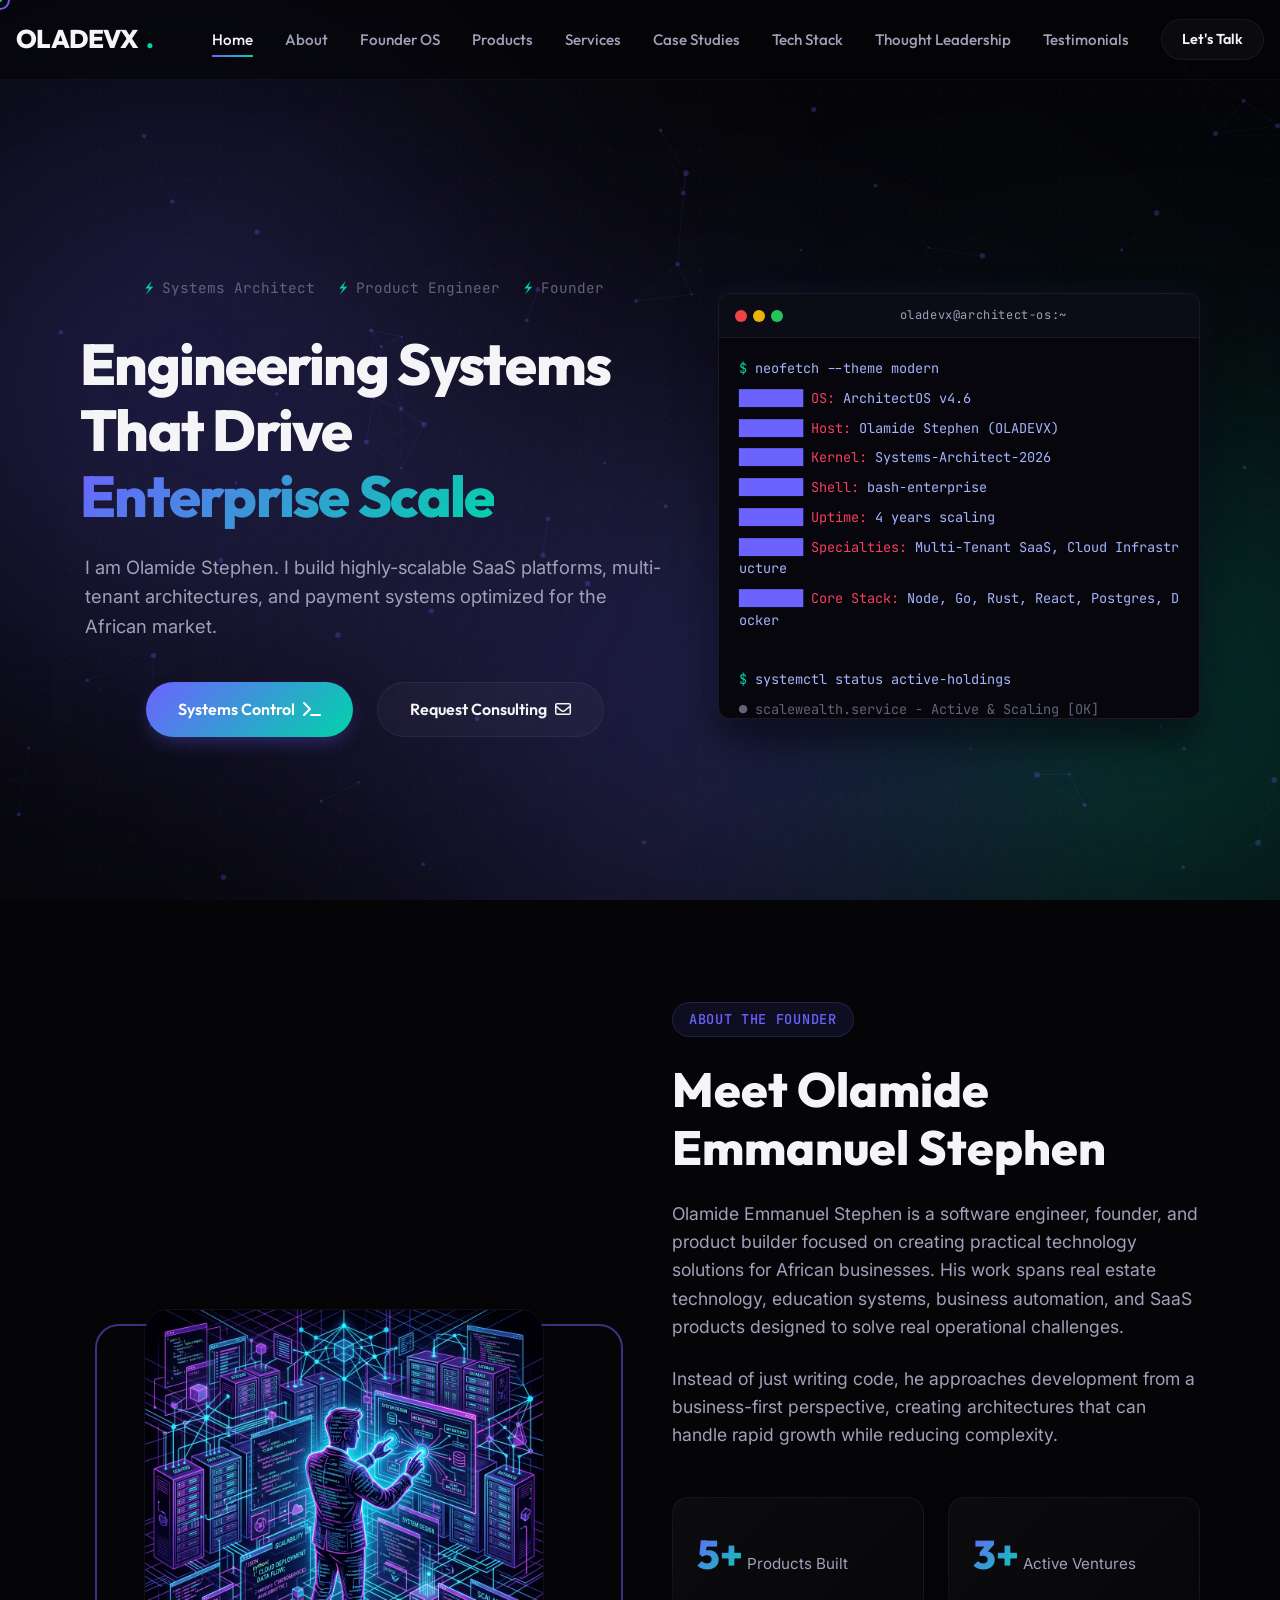
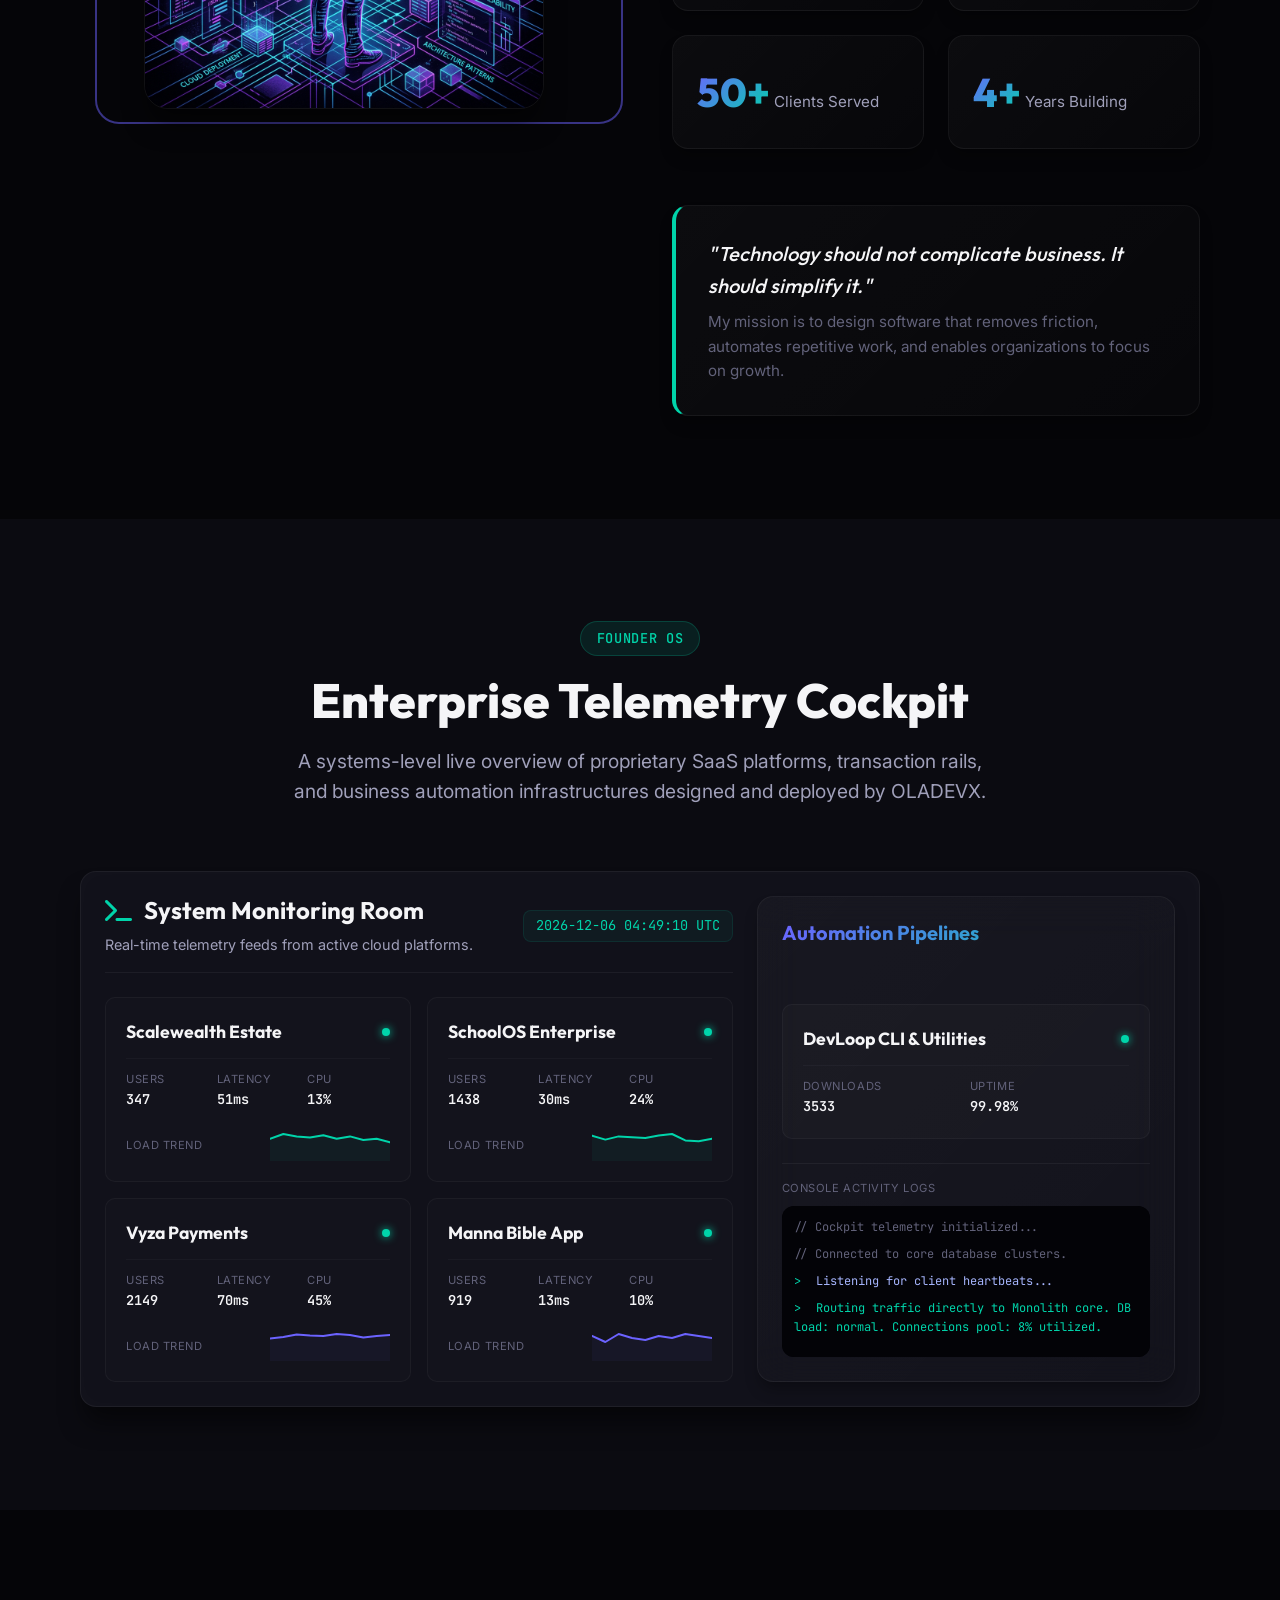
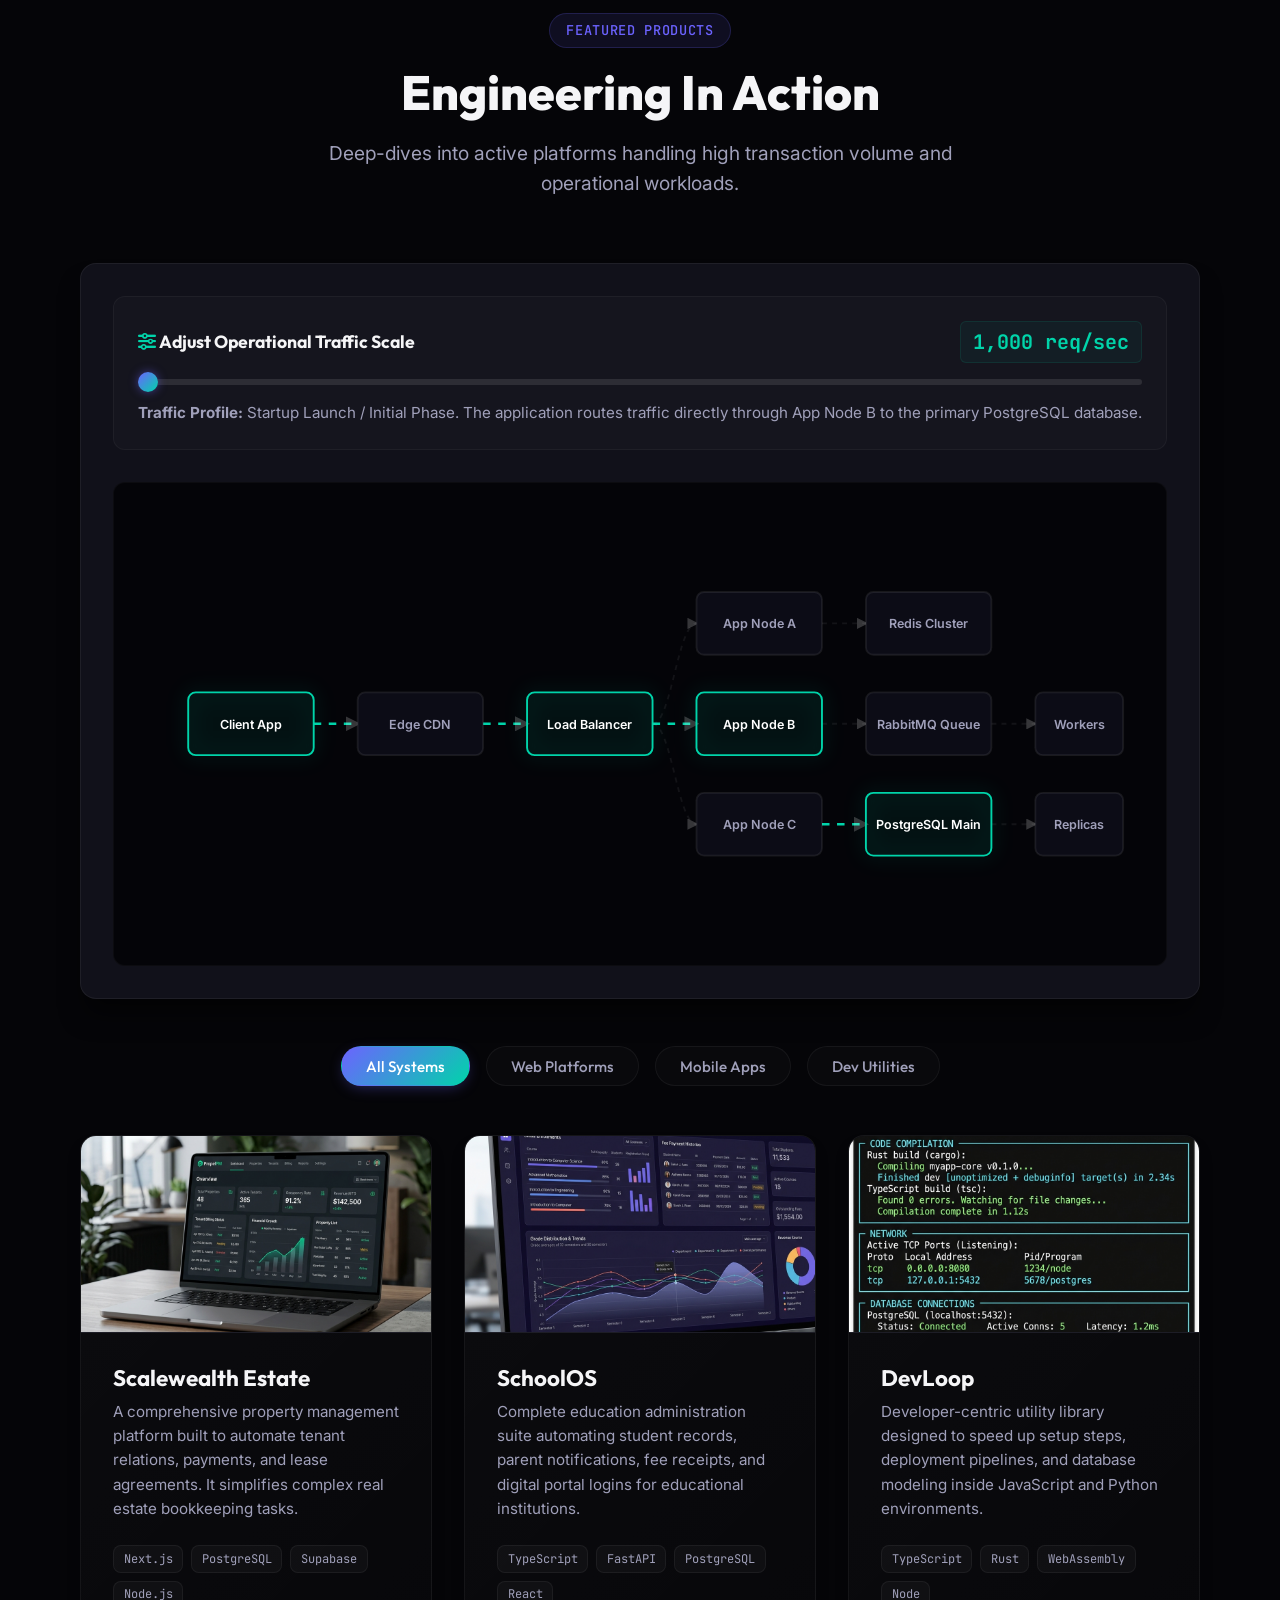
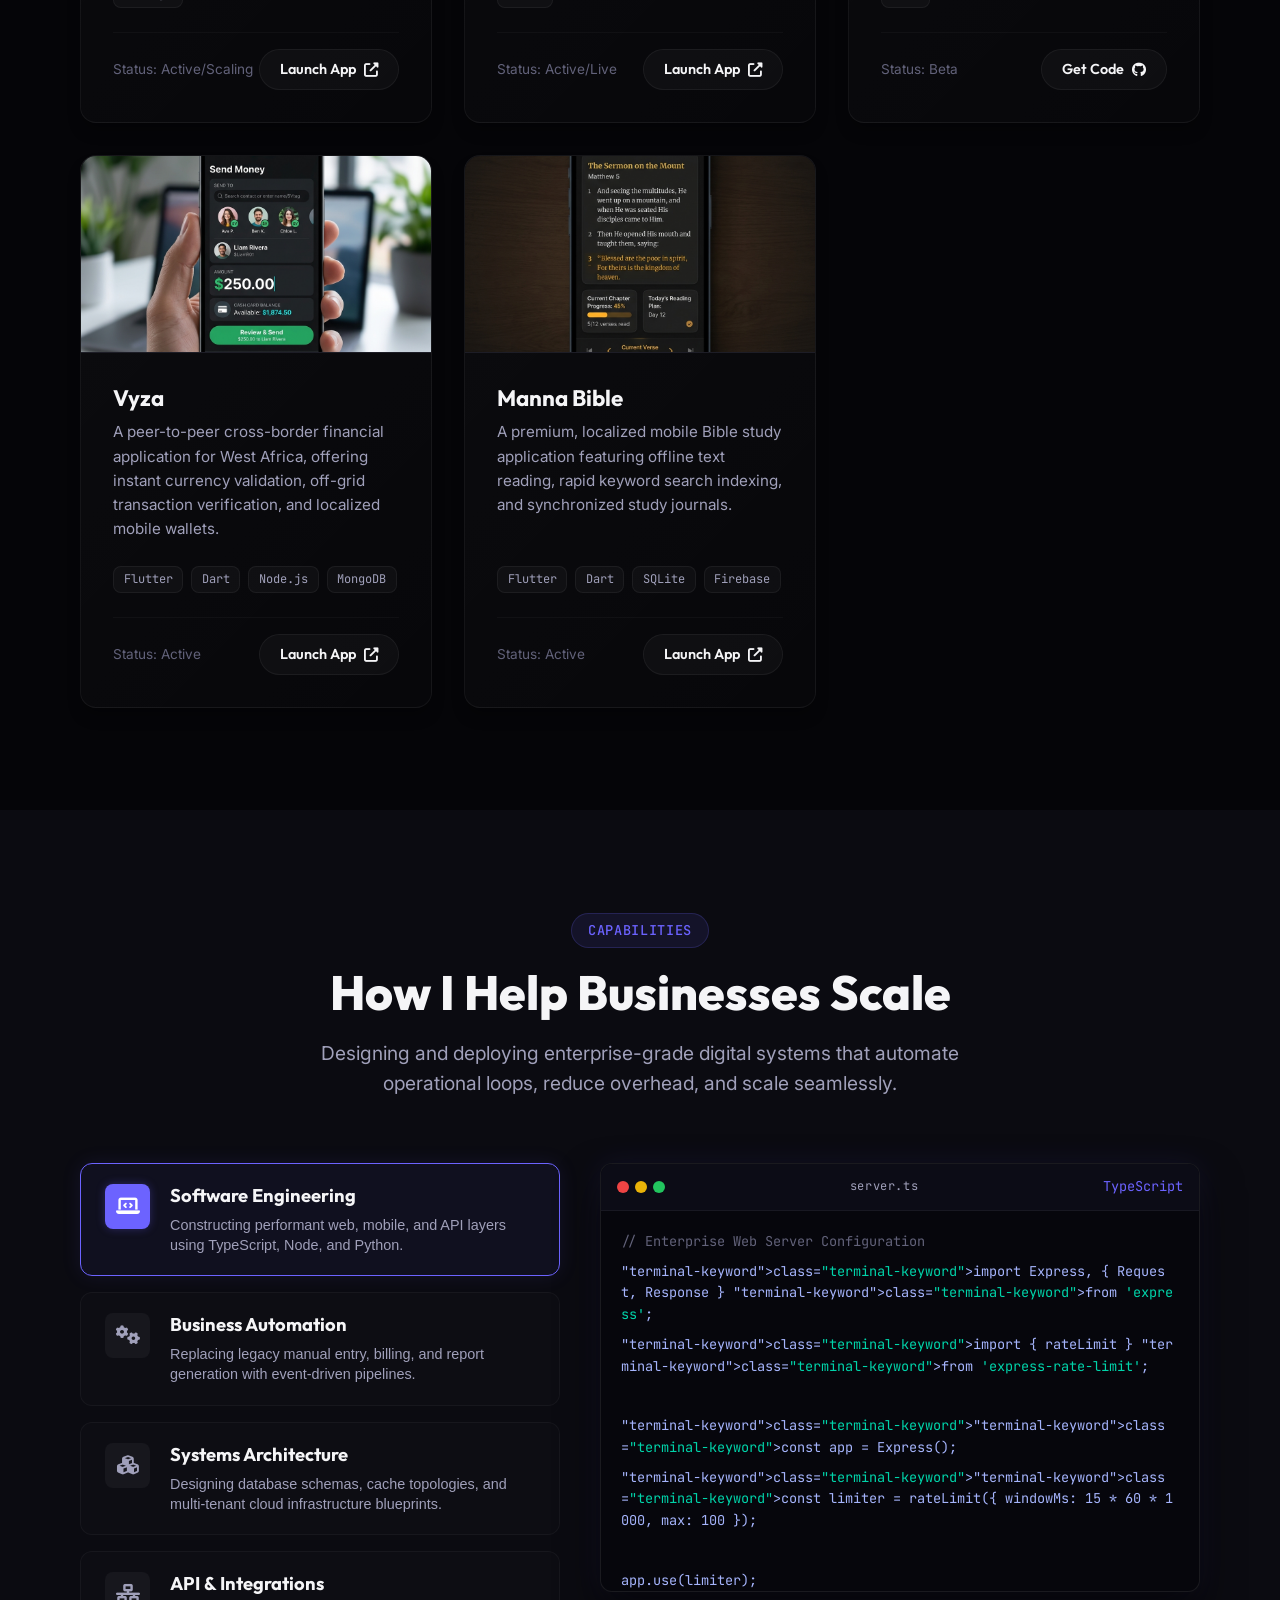
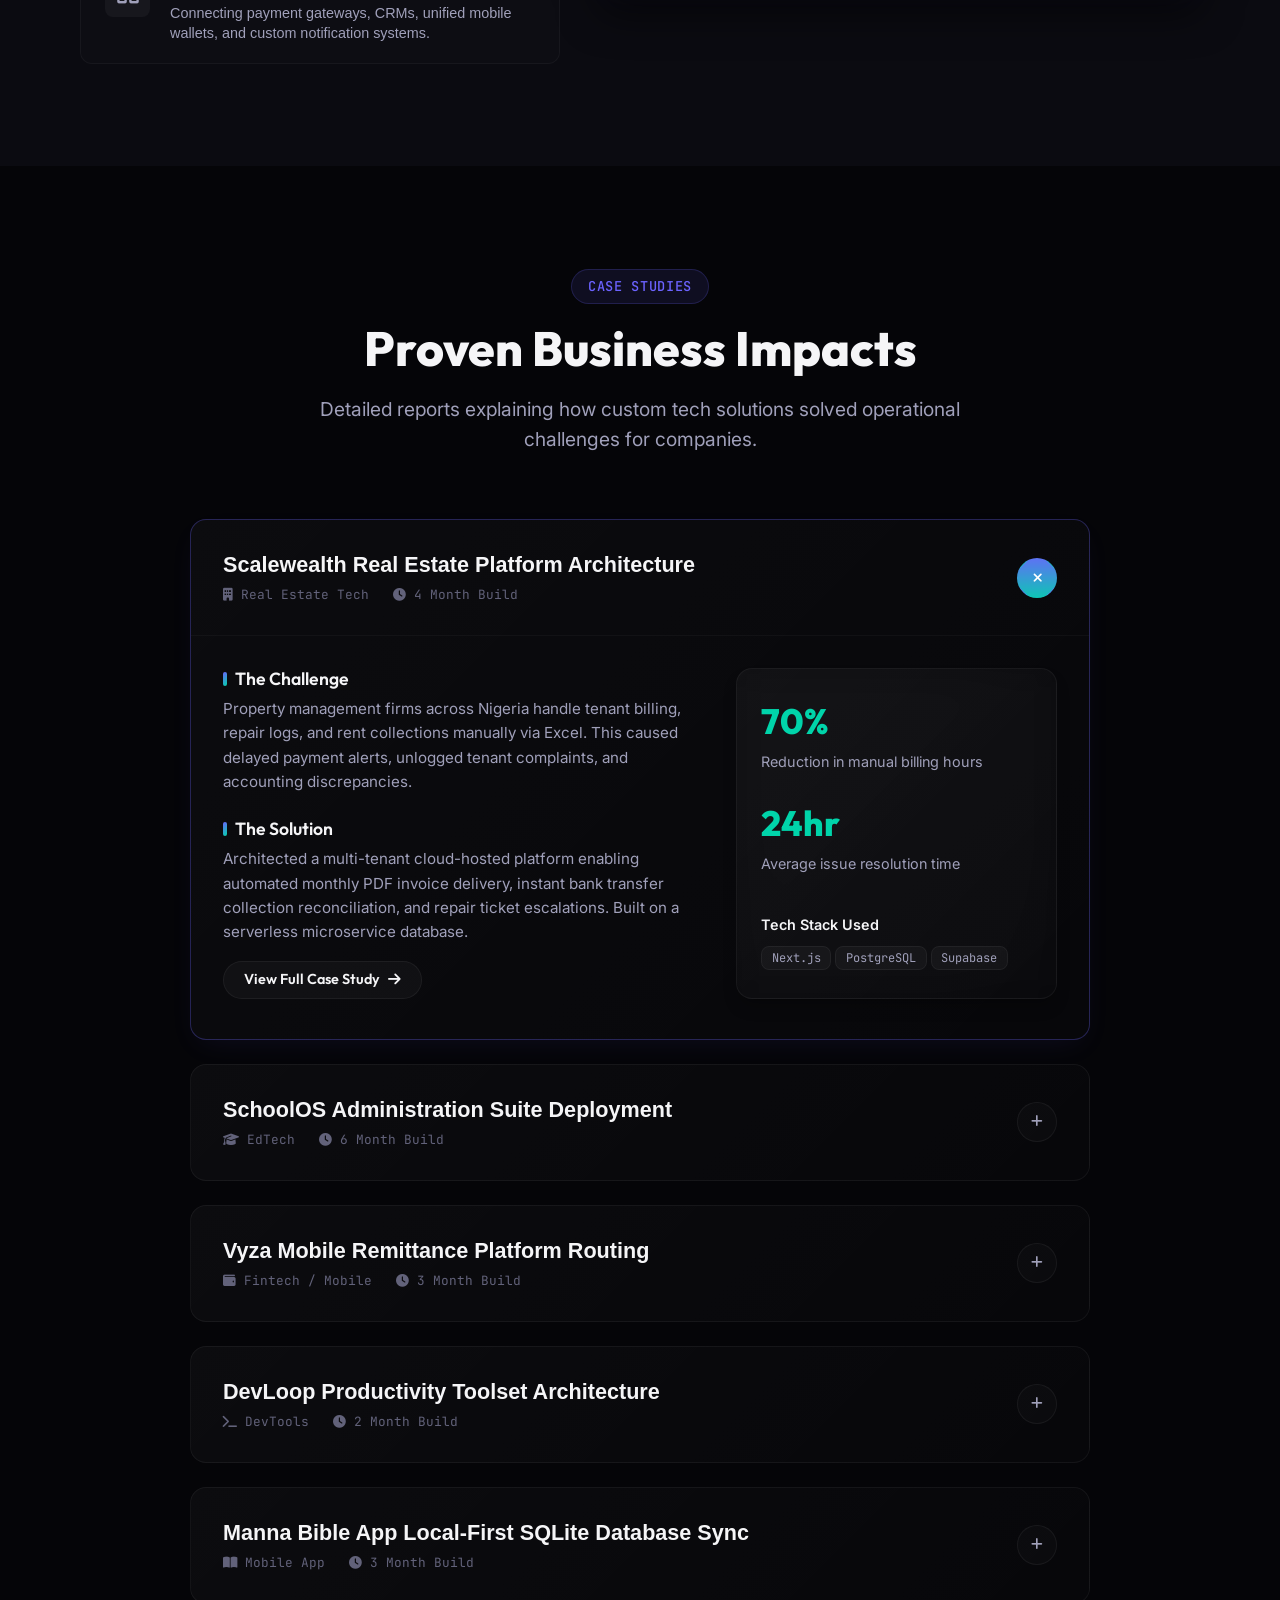
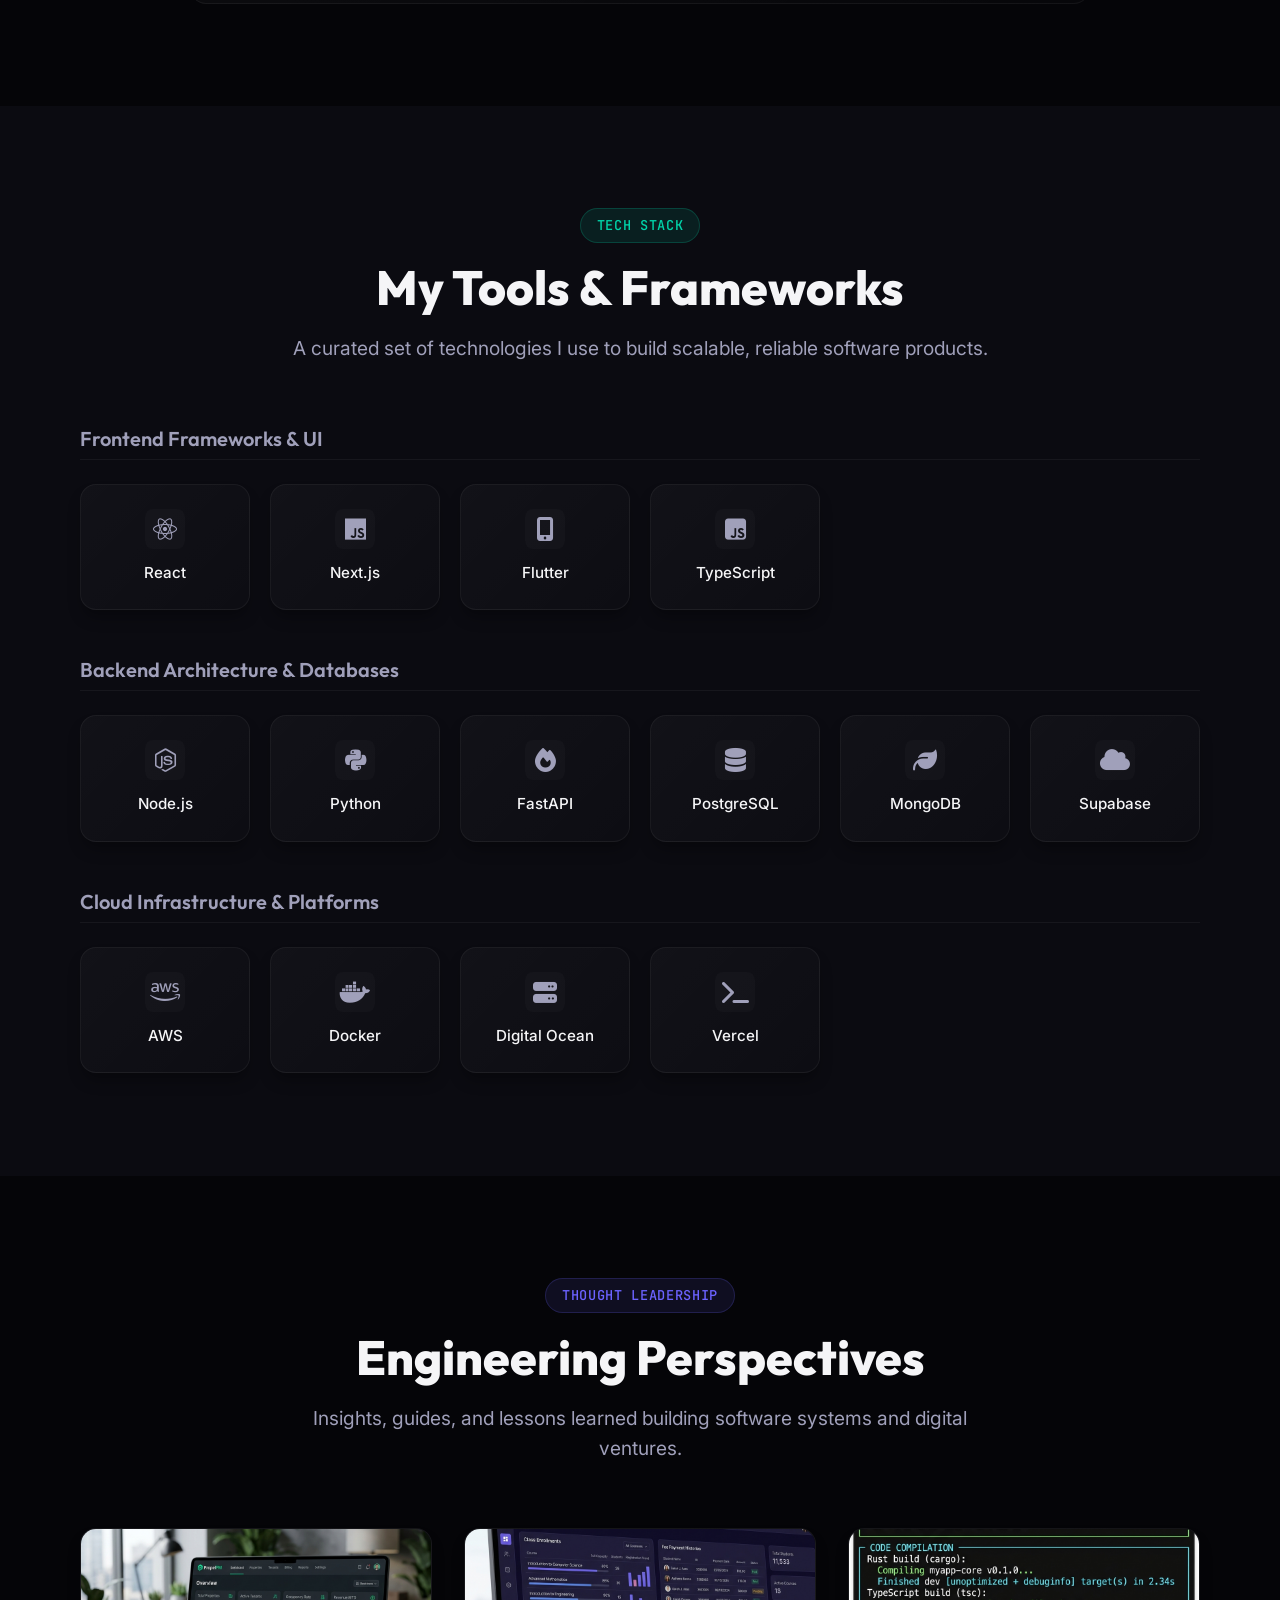
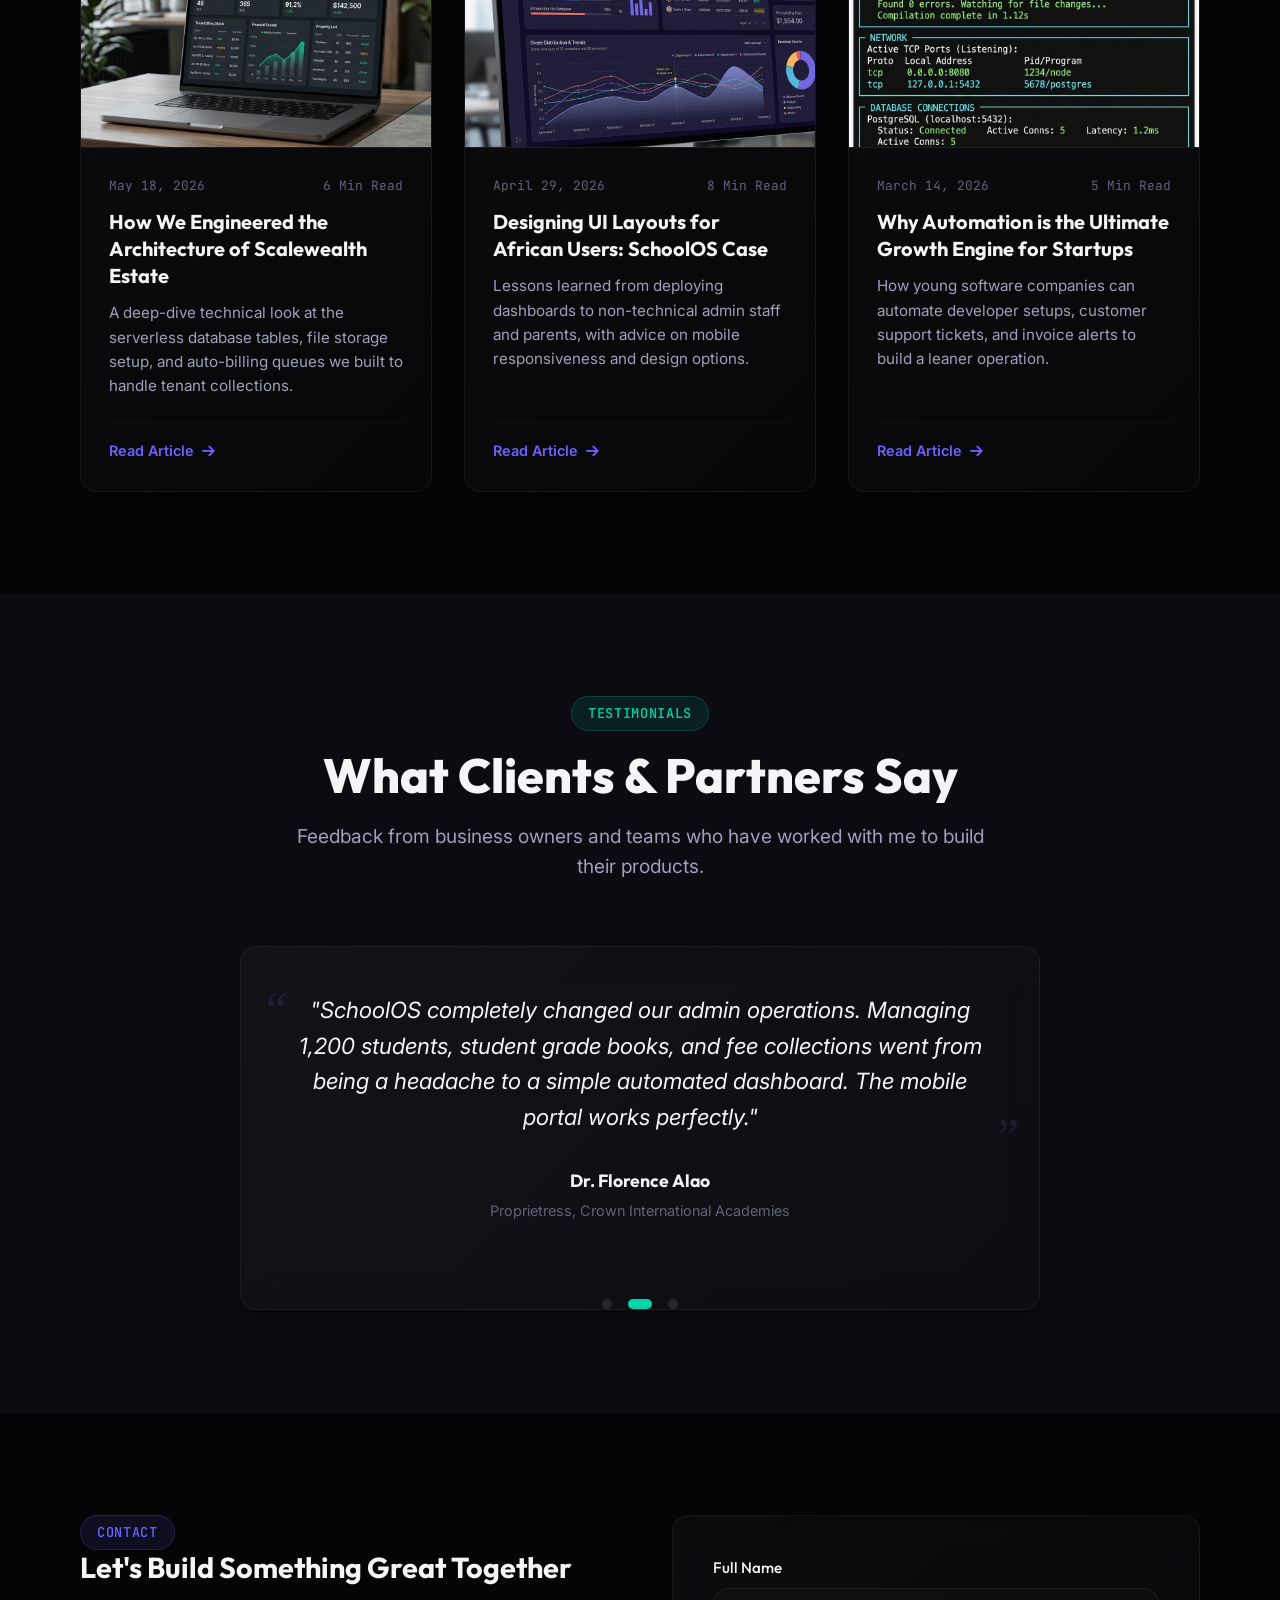
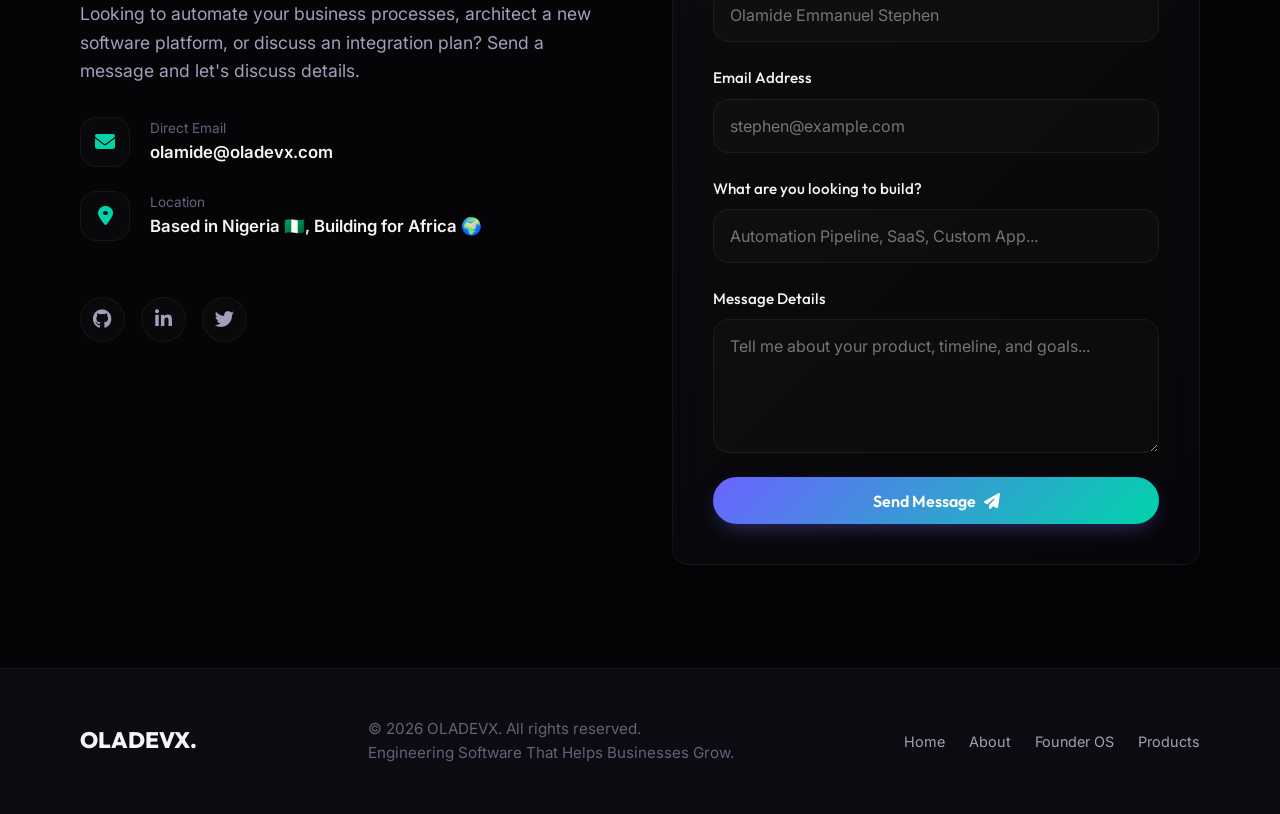
==== commit 77d65a7c: "feat: upgrade project images, rename Manna Bible App, and add secure sandbox modal" ====
--- a/index.html
+++ b/index.html
@@ -291,10 +291,10 @@
               </div>
             </div>
             
-            <!-- Card 4: MannaNotes -->
+            <!-- Card 4: Manna Bible App -->
             <div class="cockpit-system-card">
               <div class="cockpit-card-header">
-                <span class="cockpit-card-name">MannaNotes Sync</span>
+                <span class="cockpit-card-name">Manna Bible App</span>
                 <span class="cockpit-status-dot status-active" title="Operational"></span>
               </div>
               <div class="cockpit-metrics-grid">
@@ -513,7 +513,7 @@
             </div>
             <div class="product-footer">
               <span style="font-size: 0.85rem; color: var(--text-muted);">Status: Active/Scaling</span>
-              <a href="#" class="btn btn-secondary btn-sm" style="padding: 0.4rem 1rem;">Launch App <i class="fas fa-external-link-alt"></i></a>
+              <a href="javascript:void(0)" class="btn btn-secondary btn-sm launch-sandbox-btn" data-project="Scalewealth Estate">Launch App <i class="fas fa-external-link-alt"></i></a>
             </div>
           </div>
         </div>
@@ -539,7 +539,7 @@
             </div>
             <div class="product-footer">
               <span style="font-size: 0.85rem; color: var(--text-muted);">Status: Active/Live</span>
-              <a href="#" class="btn btn-secondary btn-sm" style="padding: 0.4rem 1rem;">Launch App <i class="fas fa-external-link-alt"></i></a>
+              <a href="javascript:void(0)" class="btn btn-secondary btn-sm launch-sandbox-btn" data-project="SchoolOS Enterprise">Launch App <i class="fas fa-external-link-alt"></i></a>
             </div>
           </div>
         </div>
@@ -549,7 +549,7 @@
           <div class="product-media">
             <img src="assets/devloop.png" alt="DevLoop developer utility layout" class="product-img">
             <div class="product-media-overlay">
-              <span style="color: #fff; font-weight: 600;">Beta Testing</span>
+              <a href="case-studies/devloop.html" class="btn btn-secondary btn-sm">Read Case Study</a>
             </div>
           </div>
           <div class="product-body">
@@ -565,7 +565,7 @@
             </div>
             <div class="product-footer">
               <span style="font-size: 0.85rem; color: var(--text-muted);">Status: Beta</span>
-              <a href="#" class="btn btn-secondary btn-sm" style="padding: 0.4rem 1rem;">Get Code <i class="fab fa-github"></i></a>
+              <a href="javascript:void(0)" class="btn btn-secondary btn-sm request-code-btn" data-project="DevLoop Utilities">Get Code <i class="fab fa-github"></i></a>
             </div>
           </div>
         </div>
@@ -573,9 +573,9 @@
         <!-- Product Card 4 -->
         <div class="glass-panel product-card mobile">
           <div class="product-media">
-            <img src="assets/devloop.png" alt="Vyza mobile UI layout" class="product-img" style="filter: hue-rotate(120deg);">
+            <img src="assets/vyza.png" alt="Vyza mobile UI layout" class="product-img">
             <div class="product-media-overlay">
-              <span style="color: #fff; font-weight: 600;">Active/Scaling</span>
+              <a href="case-studies/vyza.html" class="btn btn-secondary btn-sm">Read Case Study</a>
             </div>
           </div>
           <div class="product-body">
@@ -591,33 +591,33 @@
             </div>
             <div class="product-footer">
               <span style="font-size: 0.85rem; color: var(--text-muted);">Status: Active</span>
-              <a href="#" class="btn btn-secondary btn-sm" style="padding: 0.4rem 1rem;">Launch App <i class="fas fa-external-link-alt"></i></a>
+              <a href="javascript:void(0)" class="btn btn-secondary btn-sm launch-sandbox-btn" data-project="Vyza Payments">Launch App <i class="fas fa-external-link-alt"></i></a>
             </div>
           </div>
         </div>
 
         <!-- Product Card 5 -->
-        <div class="glass-panel product-card web-apps">
+        <div class="glass-panel product-card mobile">
           <div class="product-media">
-            <img src="assets/devloop.png" alt="MannaNotes dashboard layout" class="product-img" style="filter: hue-rotate(240deg);">
+            <img src="assets/mannabible.png" alt="Manna Bible study app layout" class="product-img">
             <div class="product-media-overlay">
-              <span style="color: #fff; font-weight: 600;">Active/Live</span>
+              <a href="case-studies/mannabible.html" class="btn btn-secondary btn-sm">Read Case Study</a>
             </div>
           </div>
           <div class="product-body">
-            <h3 class="product-title">MannaNotes</h3>
+            <h3 class="product-title">Manna Bible</h3>
             <p class="product-desc">
-              A local-first, markdown-based cloud-synchronized workspace for developers and technical writers, built with offline replication sync and LaTeX rendering.
+              A premium, localized mobile Bible study application featuring offline text reading, rapid keyword search indexing, and synchronized study journals.
             </p>
             <div class="product-tags">
-              <span class="product-tag">React</span>
-              <span class="product-tag">Electron</span>
+              <span class="product-tag">Flutter</span>
+              <span class="product-tag">Dart</span>
               <span class="product-tag">SQLite</span>
-              <span class="product-tag">Node.js</span>
+              <span class="product-tag">Firebase</span>
             </div>
             <div class="product-footer">
               <span style="font-size: 0.85rem; color: var(--text-muted);">Status: Active</span>
-              <a href="#" class="btn btn-secondary btn-sm" style="padding: 0.4rem 1rem;">Get App <i class="fas fa-download"></i></a>
+              <a href="javascript:void(0)" class="btn btn-secondary btn-sm launch-sandbox-btn" data-project="Manna Bible">Launch App <i class="fas fa-external-link-alt"></i></a>
             </div>
           </div>
         </div>
@@ -839,6 +839,165 @@
           </div>
         </div>
         
+        <!-- Accordion Item 3 -->
+        <div class="case-accordion">
+          <button class="case-header">
+            <div class="case-header-left">
+              <span class="case-title">Vyza Mobile Remittance Platform Routing</span>
+              <div class="case-meta">
+                <span class="case-meta-item"><i class="fas fa-wallet"></i> Fintech / Mobile</span>
+                <span class="case-meta-item"><i class="fas fa-clock"></i> 3 Month Build</span>
+              </div>
+            </div>
+            <div class="case-header-icon">
+              <i class="fas fa-plus"></i>
+            </div>
+          </button>
+          
+          <div class="case-body">
+            <div class="case-content">
+              <div class="case-details">
+                <div class="case-block">
+                  <h4 class="case-block-title">The Challenge</h4>
+                  <p>
+                    Routing peer-to-peer remittances across West Africa securely with sub-dollar fees requires interfacing with complex and slow regional mobile money provider APIs.
+                  </p>
+                </div>
+                <div class="case-block">
+                  <h4 class="case-block-title">The Solution</h4>
+                  <p>
+                    Engineered a cross-border payment gateway with a Node.js routing controller and mobile money API integrations. Implemented client-side offline transaction verification in Flutter.
+                  </p>
+                  <a href="case-studies/vyza.html" class="btn btn-secondary btn-sm" style="margin-top: 1rem; padding: 0.4rem 1.25rem;">View Full Case Study <i class="fas fa-arrow-right"></i></a>
+                </div>
+              </div>
+              
+              <div class="glass-panel case-sidebar-block">
+                <div>
+                  <div class="case-metric">$450k+</div>
+                  <span class="case-metric-label">Transacted volume routed</span>
+                </div>
+                <div>
+                  <div class="case-metric">1.8s</div>
+                  <span class="case-metric-label">Average P2P settlement time</span>
+                </div>
+                <div style="margin-top: 1rem;">
+                  <span style="font-weight: 600; font-size: 0.9rem; display: block; margin-bottom: 0.5rem;">Tech Stack Used</span>
+                  <span class="product-tag">Flutter</span>
+                  <span class="product-tag">Dart</span>
+                  <span class="product-tag">Node.js</span>
+                </div>
+              </div>
+            </div>
+          </div>
+        </div>
+
+        <!-- Accordion Item 4 -->
+        <div class="case-accordion">
+          <button class="case-header">
+            <div class="case-header-left">
+              <span class="case-title">DevLoop Productivity Toolset Architecture</span>
+              <div class="case-meta">
+                <span class="case-meta-item"><i class="fas fa-terminal"></i> DevTools</span>
+                <span class="case-meta-item"><i class="fas fa-clock"></i> 2 Month Build</span>
+              </div>
+            </div>
+            <div class="case-header-icon">
+              <i class="fas fa-plus"></i>
+            </div>
+          </button>
+          
+          <div class="case-body">
+            <div class="case-content">
+              <div class="case-details">
+                <div class="case-block">
+                  <h4 class="case-block-title">The Challenge</h4>
+                  <p>
+                    Developer operations tasks (project initialization, container deployment setups, database seed injections) are often repetitive, causing coding overhead.
+                  </p>
+                </div>
+                <div class="case-block">
+                  <h4 class="case-block-title">The Solution</h4>
+                  <p>
+                    Developed a modular CLI command engine combining Rust compile speeds with TypeScript utilities. Compiled core processing logic to WebAssembly, optimizing execution times.
+                  </p>
+                  <a href="case-studies/devloop.html" class="btn btn-secondary btn-sm" style="margin-top: 1rem; padding: 0.4rem 1.25rem;">View Full Case Study <i class="fas fa-arrow-right"></i></a>
+                </div>
+              </div>
+              
+              <div class="glass-panel case-sidebar-block">
+                <div>
+                  <div class="case-metric">12k+</div>
+                  <span class="case-metric-label">NPM packages downloaded</span>
+                </div>
+                <div>
+                  <div class="case-metric">15x</div>
+                  <span class="case-metric-label">Build automation speedups</span>
+                </div>
+                <div style="margin-top: 1rem;">
+                  <span style="font-weight: 600; font-size: 0.9rem; display: block; margin-bottom: 0.5rem;">Tech Stack Used</span>
+                  <span class="product-tag">TypeScript</span>
+                  <span class="product-tag">Rust</span>
+                  <span class="product-tag">WebAssembly</span>
+                </div>
+              </div>
+            </div>
+          </div>
+        </div>
+
+        <!-- Accordion Item 5 -->
+        <div class="case-accordion">
+          <button class="case-header">
+            <div class="case-header-left">
+              <span class="case-title">Manna Bible App Local-First SQLite Database Sync</span>
+              <div class="case-meta">
+                <span class="case-meta-item"><i class="fas fa-book-open"></i> Mobile App</span>
+                <span class="case-meta-item"><i class="fas fa-clock"></i> 3 Month Build</span>
+              </div>
+            </div>
+            <div class="case-header-icon">
+              <i class="fas fa-plus"></i>
+            </div>
+          </button>
+          
+          <div class="case-body">
+            <div class="case-content">
+              <div class="case-details">
+                <div class="case-block">
+                  <h4 class="case-block-title">The Challenge</h4>
+                  <p>
+                    Mobile users reading scriptures in low-connectivity areas require immediate text search queries and local study note edits that synchronize when network access is recovered.
+                  </p>
+                </div>
+                <div class="case-block">
+                  <h4 class="case-block-title">The Solution</h4>
+                  <p>
+                    Designed a local-first architecture using SQLite mobile databases. Implemented background sync workers to upload offline records to Firebase when connection scales.
+                  </p>
+                  <a href="case-studies/mannabible.html" class="btn btn-secondary btn-sm" style="margin-top: 1rem; padding: 0.4rem 1.25rem;">View Full Case Study <i class="fas fa-arrow-right"></i></a>
+                </div>
+              </div>
+              
+              <div class="glass-panel case-sidebar-block">
+                <div>
+                  <div class="case-metric">20k+</div>
+                  <span class="case-metric-label">App users onboarded</span>
+                </div>
+                <div>
+                  <div class="case-metric">0ms</div>
+                  <span class="case-metric-label">Latency on local search queries</span>
+                </div>
+                <div style="margin-top: 1rem;">
+                  <span style="font-weight: 600; font-size: 0.9rem; display: block; margin-bottom: 0.5rem;">Tech Stack Used</span>
+                  <span class="product-tag">Flutter</span>
+                  <span class="product-tag">SQLite</span>
+                  <span class="product-tag">Firebase</span>
+                </div>
+              </div>
+            </div>
+          </div>
+        </div>
+        
       </div>
     </div>
   </section>
@@ -1176,6 +1335,53 @@
     <i class="fas fa-arrow-up"></i>
   </button>
 
+  <!-- Enterprise Sandbox Access Modal -->
+  <div id="sandbox-modal" class="sandbox-modal-overlay">
+    <div class="glass-panel sandbox-modal-content">
+      <div class="sandbox-modal-header">
+        <h3 id="sandbox-modal-title"><i class="fas fa-server"></i> Initialize Sandbox Demo</h3>
+        <button id="sandbox-modal-close" class="sandbox-modal-close-btn" aria-label="Close modal">&times;</button>
+      </div>
+      <div class="sandbox-modal-body">
+        
+        <!-- Environment boot logger terminal -->
+        <div class="mock-terminal" style="margin-bottom: 1.5rem; border-color: rgba(255, 255, 255, 0.05); border-radius: 8px;">
+          <div class="terminal-header" style="background: #090910; padding: 0.5rem 0.75rem;">
+            <div class="terminal-buttons">
+              <span class="terminal-btn btn-red"></span>
+              <span class="terminal-btn btn-yellow"></span>
+              <span class="terminal-btn btn-green"></span>
+            </div>
+            <span class="terminal-title" id="sandbox-terminal-title" style="font-size: 0.7rem;">sandbox-init.sh</span>
+            <span></span>
+          </div>
+          <div class="terminal-body" id="sandbox-modal-terminal" style="min-height: 150px; background: #030306; font-size: 0.8rem; padding: 0.75rem;">
+            <!-- Appending boot logs here via JS -->
+          </div>
+        </div>
+        
+        <!-- Sandbox Form (Shown after boot logs complete) -->
+        <div id="sandbox-form-container" class="sandbox-form-container" style="display: none;">
+          <p style="font-size: 0.9rem; color: var(--text-secondary); margin-bottom: 1.25rem;">
+            Access to this live Sandbox environment requires a registered client credentials key. If you do not have a key, request a temporary developer token below.
+          </p>
+          <form id="sandbox-access-form" class="sandbox-access-form">
+            <div class="form-group" style="margin-bottom: 1rem;">
+              <label for="sandbox-key" style="display: block; font-size: 0.8rem; text-transform: uppercase; color: var(--text-muted); margin-bottom: 0.5rem; font-family: var(--font-display); font-weight: 600;">Sandbox Access Key</label>
+              <input type="text" id="sandbox-key" placeholder="Enter API Access Token..." class="form-input" style="width: 100%; border-radius: 8px; padding: 0.75rem;" required>
+            </div>
+            <div style="display: flex; gap: 1rem; margin-top: 1.5rem;">
+              <button type="submit" class="btn btn-primary btn-sm" style="flex: 1;">Verify &amp; Connect</button>
+              <button type="button" id="sandbox-request-key" class="btn btn-secondary btn-sm" style="flex: 1;">Request Access Token</button>
+            </div>
+          </form>
+          <div id="sandbox-form-feedback" style="margin-top: 1rem; font-size: 0.85rem; font-family: var(--font-mono); text-align: center;"></div>
+        </div>
+
+      </div>
+    </div>
+  </div>
+
   <!-- Script Imports -->
   <script src="js/particles.js"></script>
   <script src="js/animations.js"></script>
--- a/css/sections.css
+++ b/css/sections.css
@@ -1814,3 +1814,78 @@
   top: calc(var(--header-height) + 2rem);
 }
 
+/* Enterprise Sandbox Access Modal Styling */
+.sandbox-modal-overlay {
+  position: fixed;
+  top: 0;
+  left: 0;
+  width: 100vw;
+  height: 100vh;
+  background: rgba(3, 3, 5, 0.75);
+  backdrop-filter: blur(12px);
+  -webkit-backdrop-filter: blur(12px);
+  z-index: 10000;
+  display: flex;
+  align-items: center;
+  justify-content: center;
+  opacity: 0;
+  pointer-events: none;
+  transition: opacity var(--transition-normal);
+}
+
+.sandbox-modal-overlay.open {
+  opacity: 1;
+  pointer-events: auto;
+}
+
+.sandbox-modal-content {
+  width: 90%;
+  max-width: 550px;
+  background: rgba(11, 11, 17, 0.85);
+  border: 1px solid rgba(255, 255, 255, 0.08);
+  border-radius: 16px;
+  padding: 2rem;
+  transform: scale(0.9);
+  transition: transform var(--transition-normal);
+  box-shadow: 0 25px 50px -12px rgba(0, 0, 0, 0.5), 0 0 40px rgba(108, 99, 255, 0.1);
+  position: relative;
+}
+
+.sandbox-modal-overlay.open .sandbox-modal-content {
+  transform: scale(1);
+}
+
+.sandbox-modal-header {
+  display: flex;
+  justify-content: space-between;
+  align-items: center;
+  border-bottom: 1px solid rgba(255, 255, 255, 0.05);
+  padding-bottom: 1rem;
+  margin-bottom: 1.5rem;
+}
+
+.sandbox-modal-header h3 {
+  font-family: var(--font-display);
+  font-weight: 700;
+  font-size: 1.3rem;
+  display: flex;
+  align-items: center;
+  gap: 0.75rem;
+  color: var(--text-primary);
+}
+
+.sandbox-modal-close-btn {
+  background: none;
+  border: none;
+  font-size: 1.8rem;
+  color: var(--text-muted);
+  cursor: pointer;
+  transition: color var(--transition-fast);
+  line-height: 1;
+}
+
+.sandbox-modal-close-btn:hover {
+  color: #fff;
+}
+
+
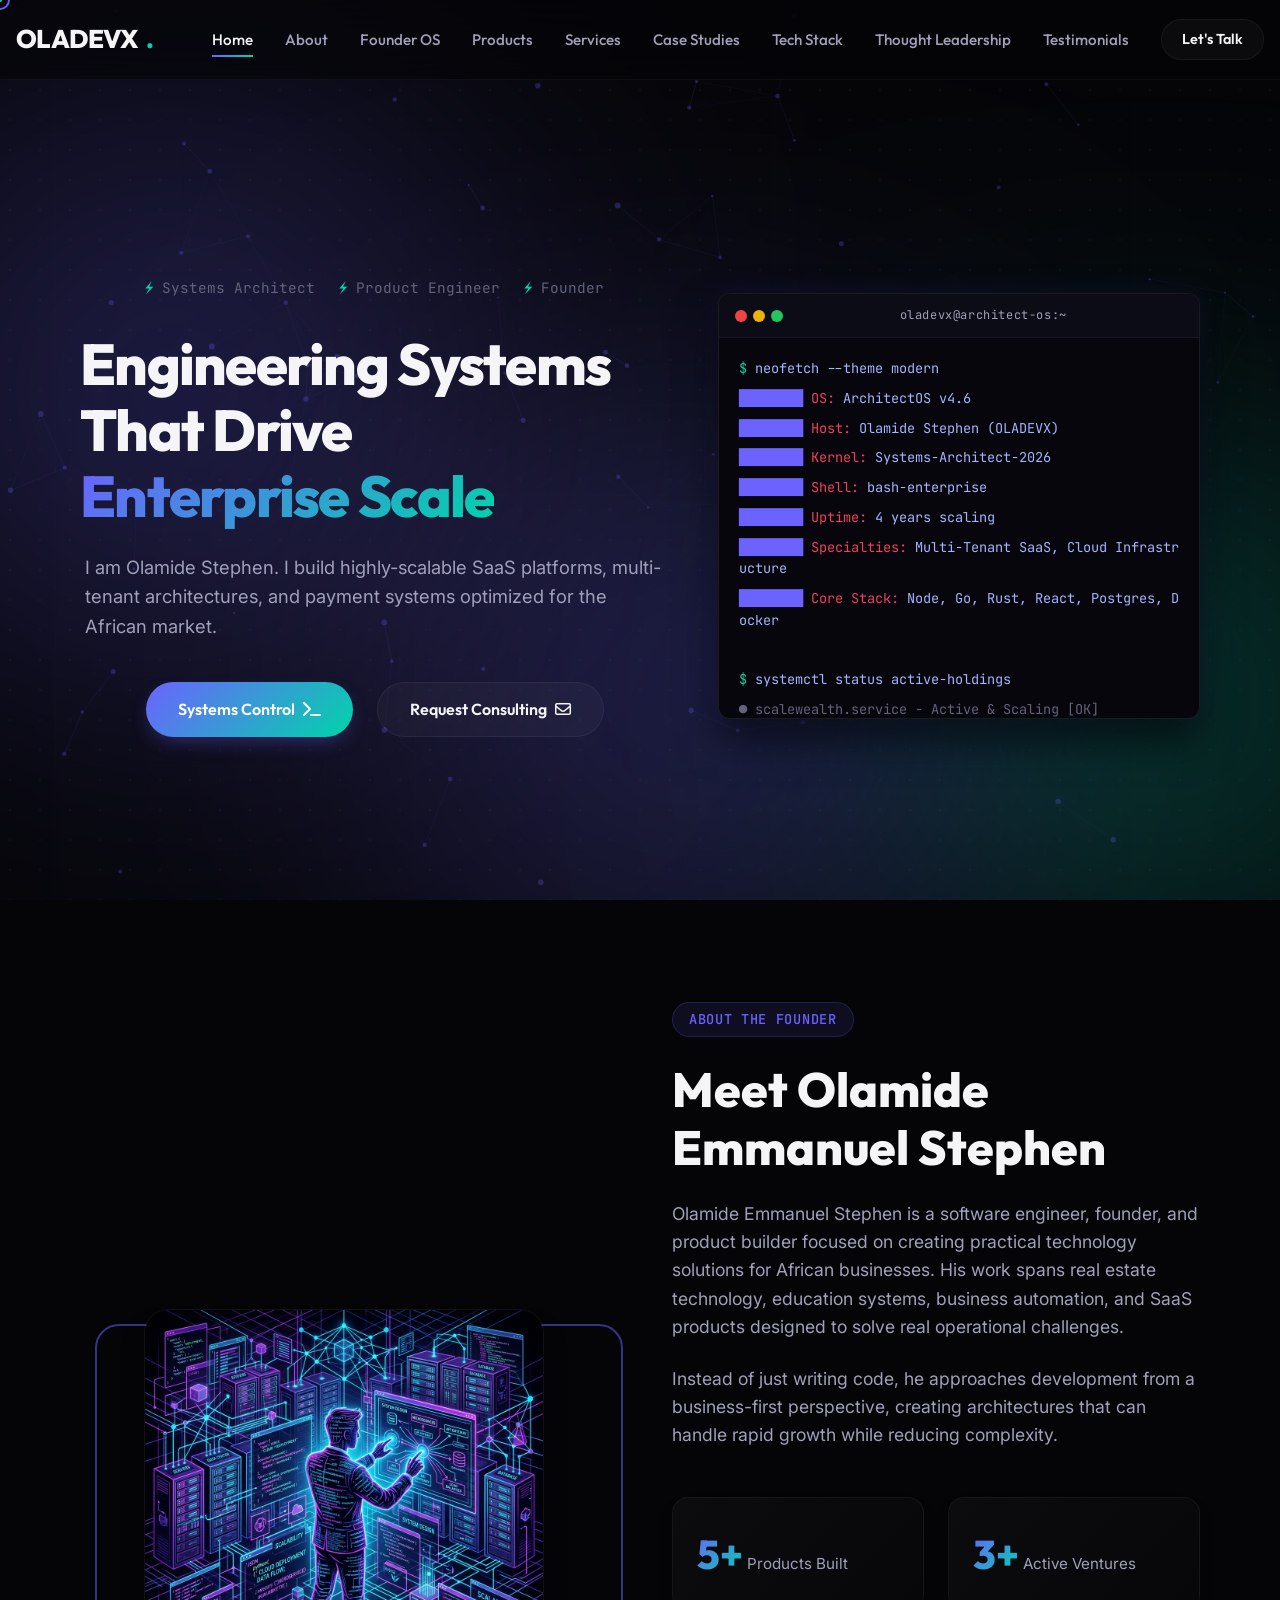
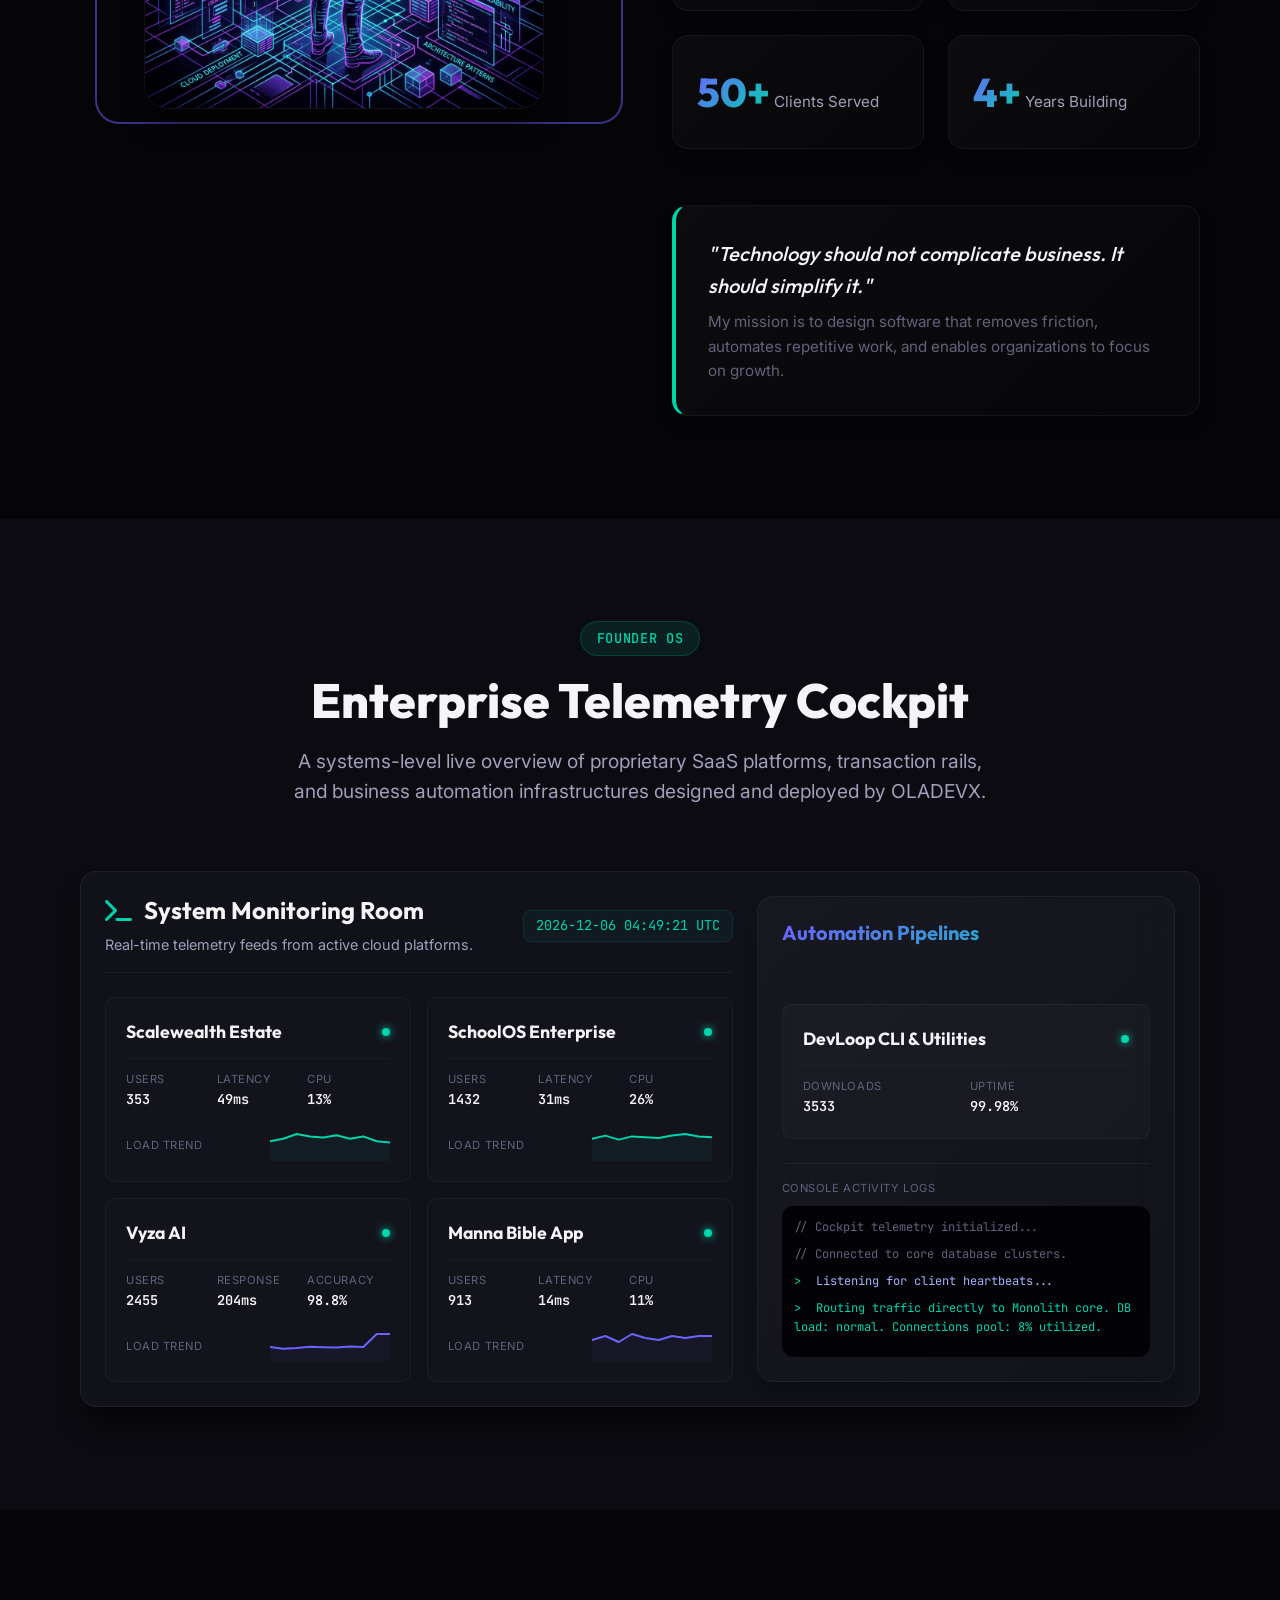
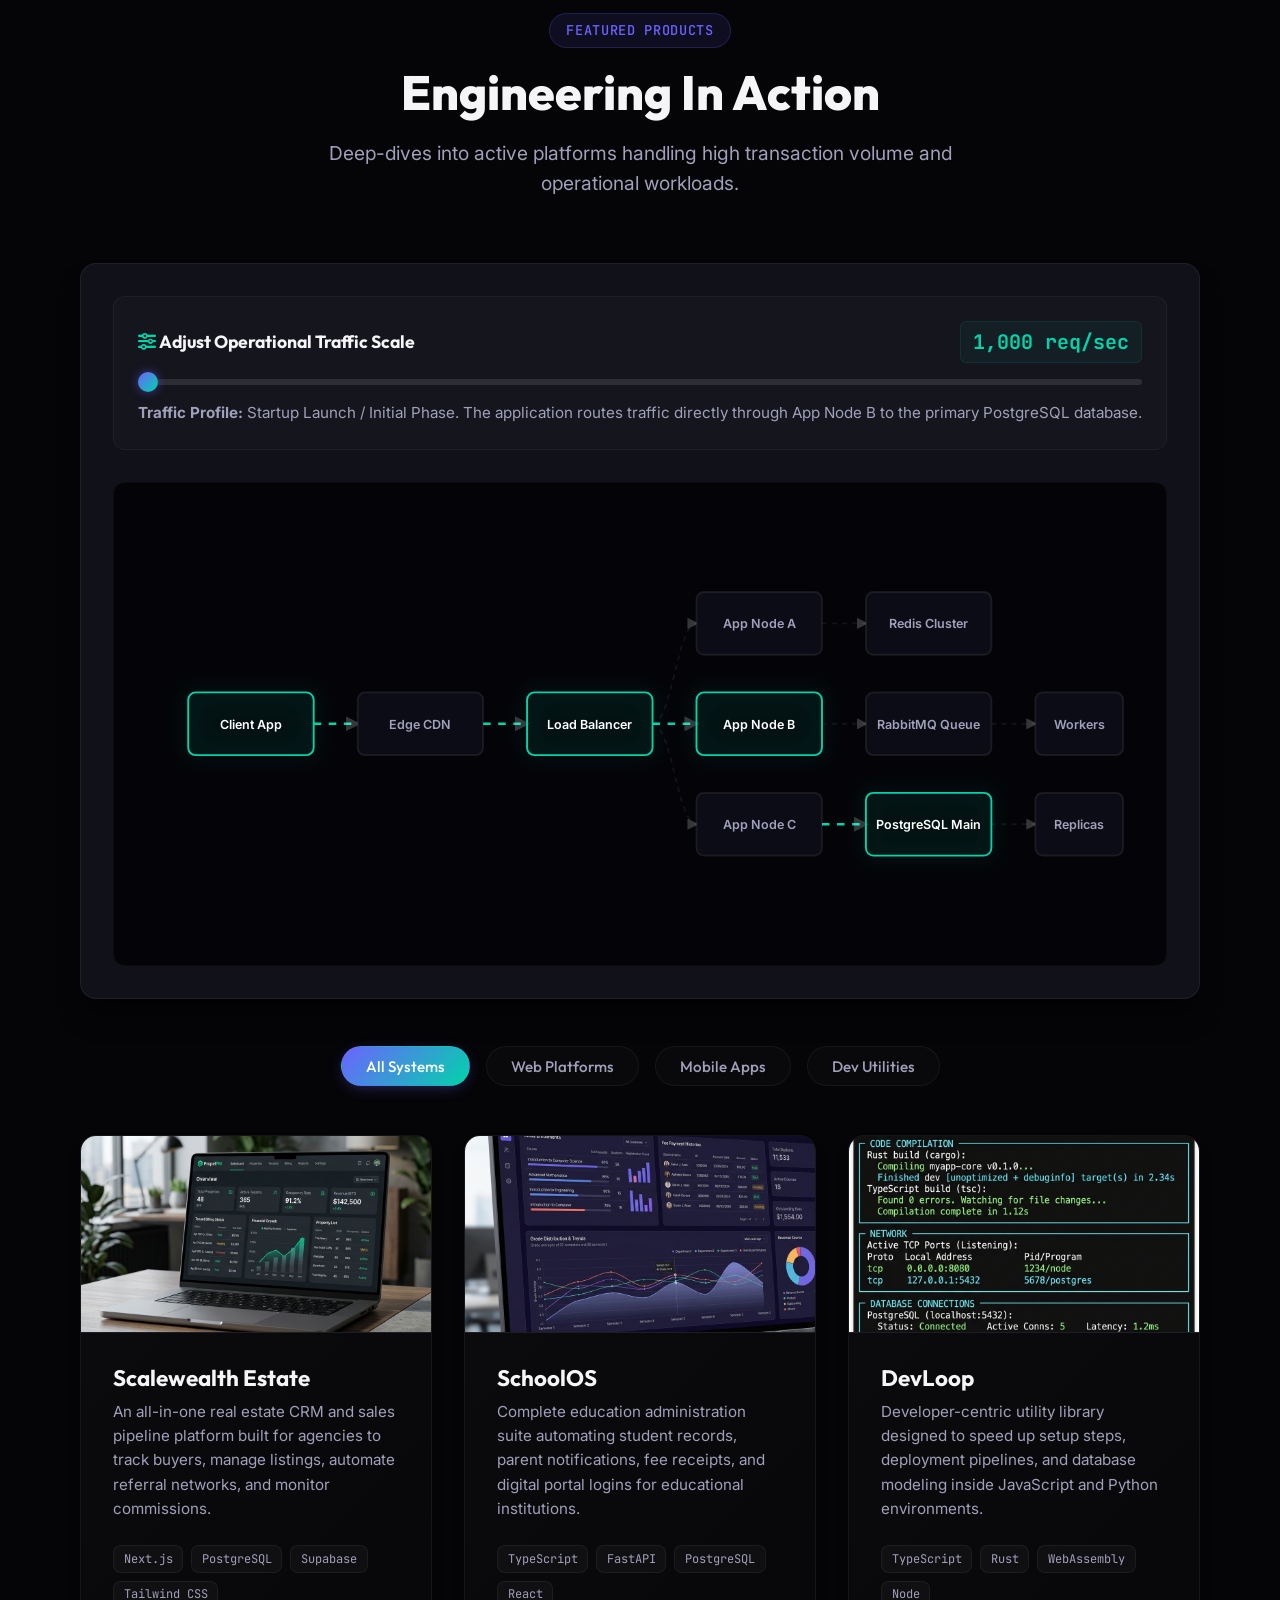
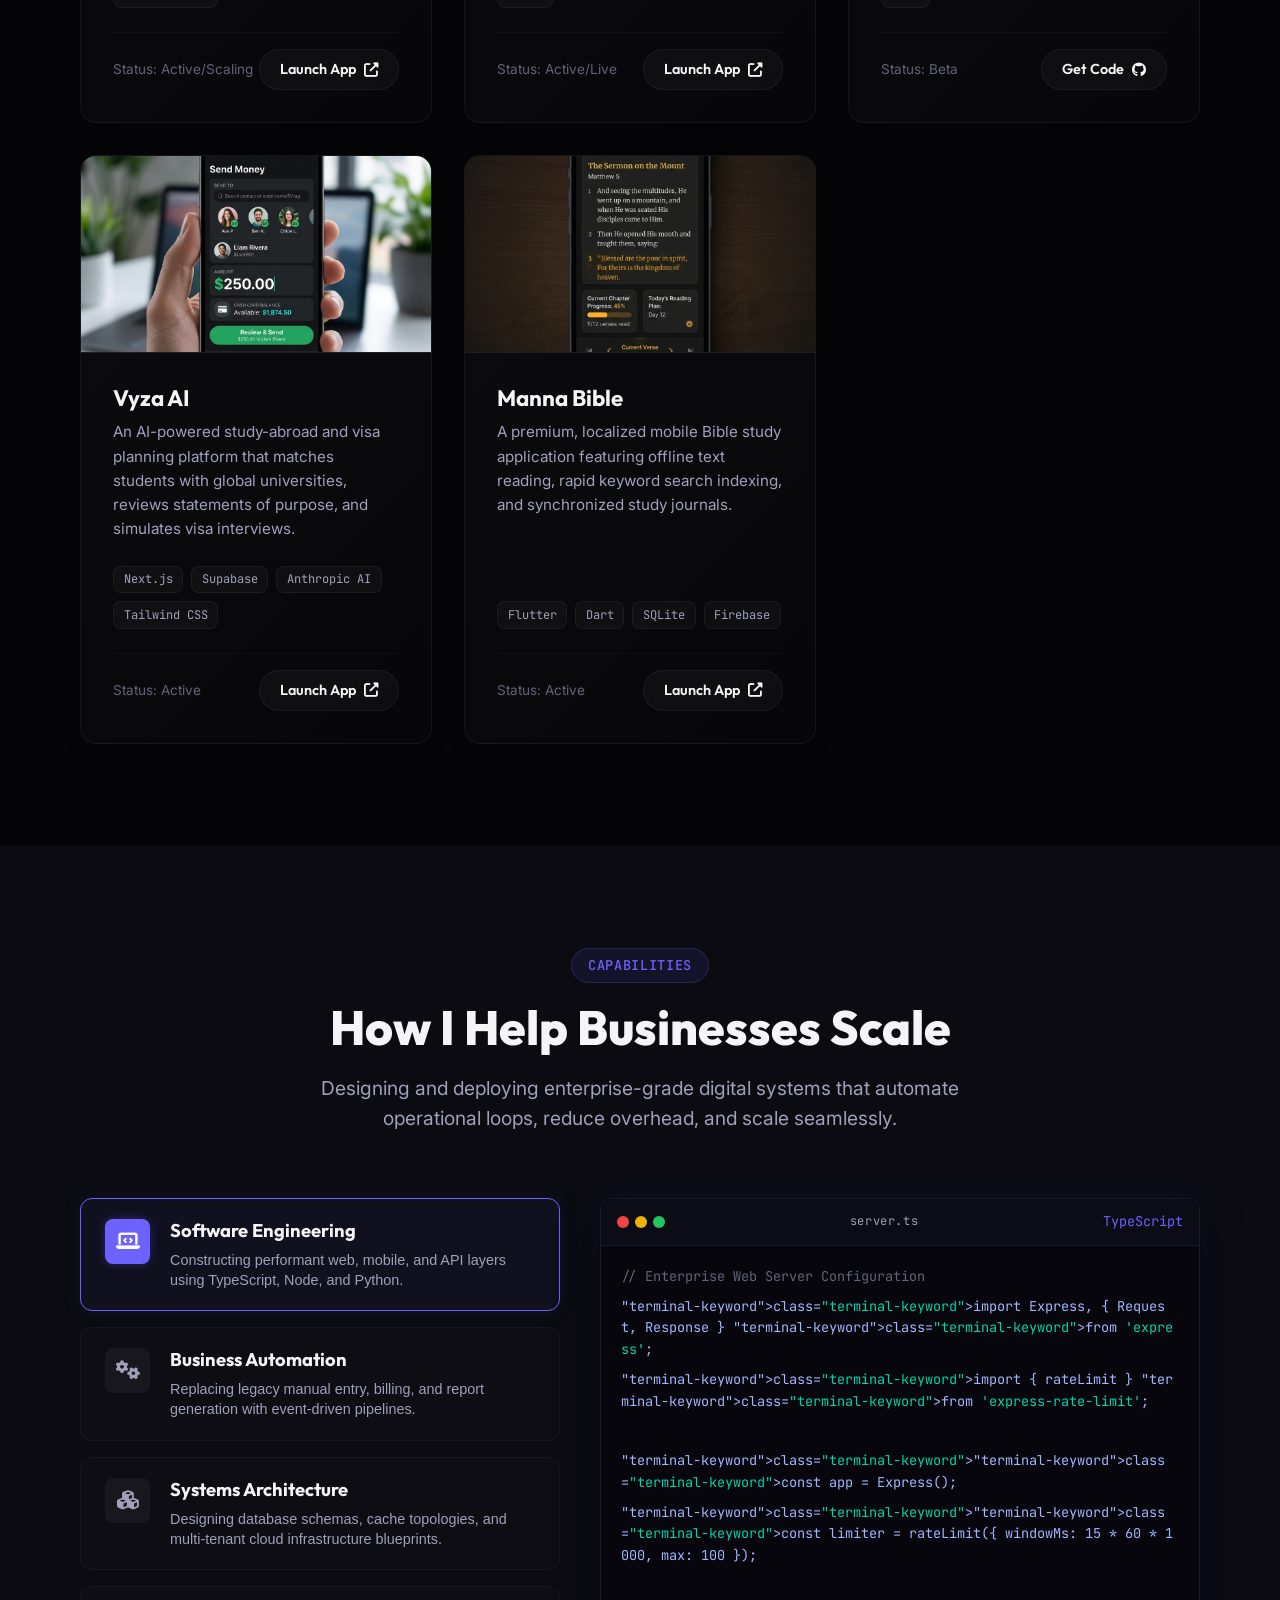
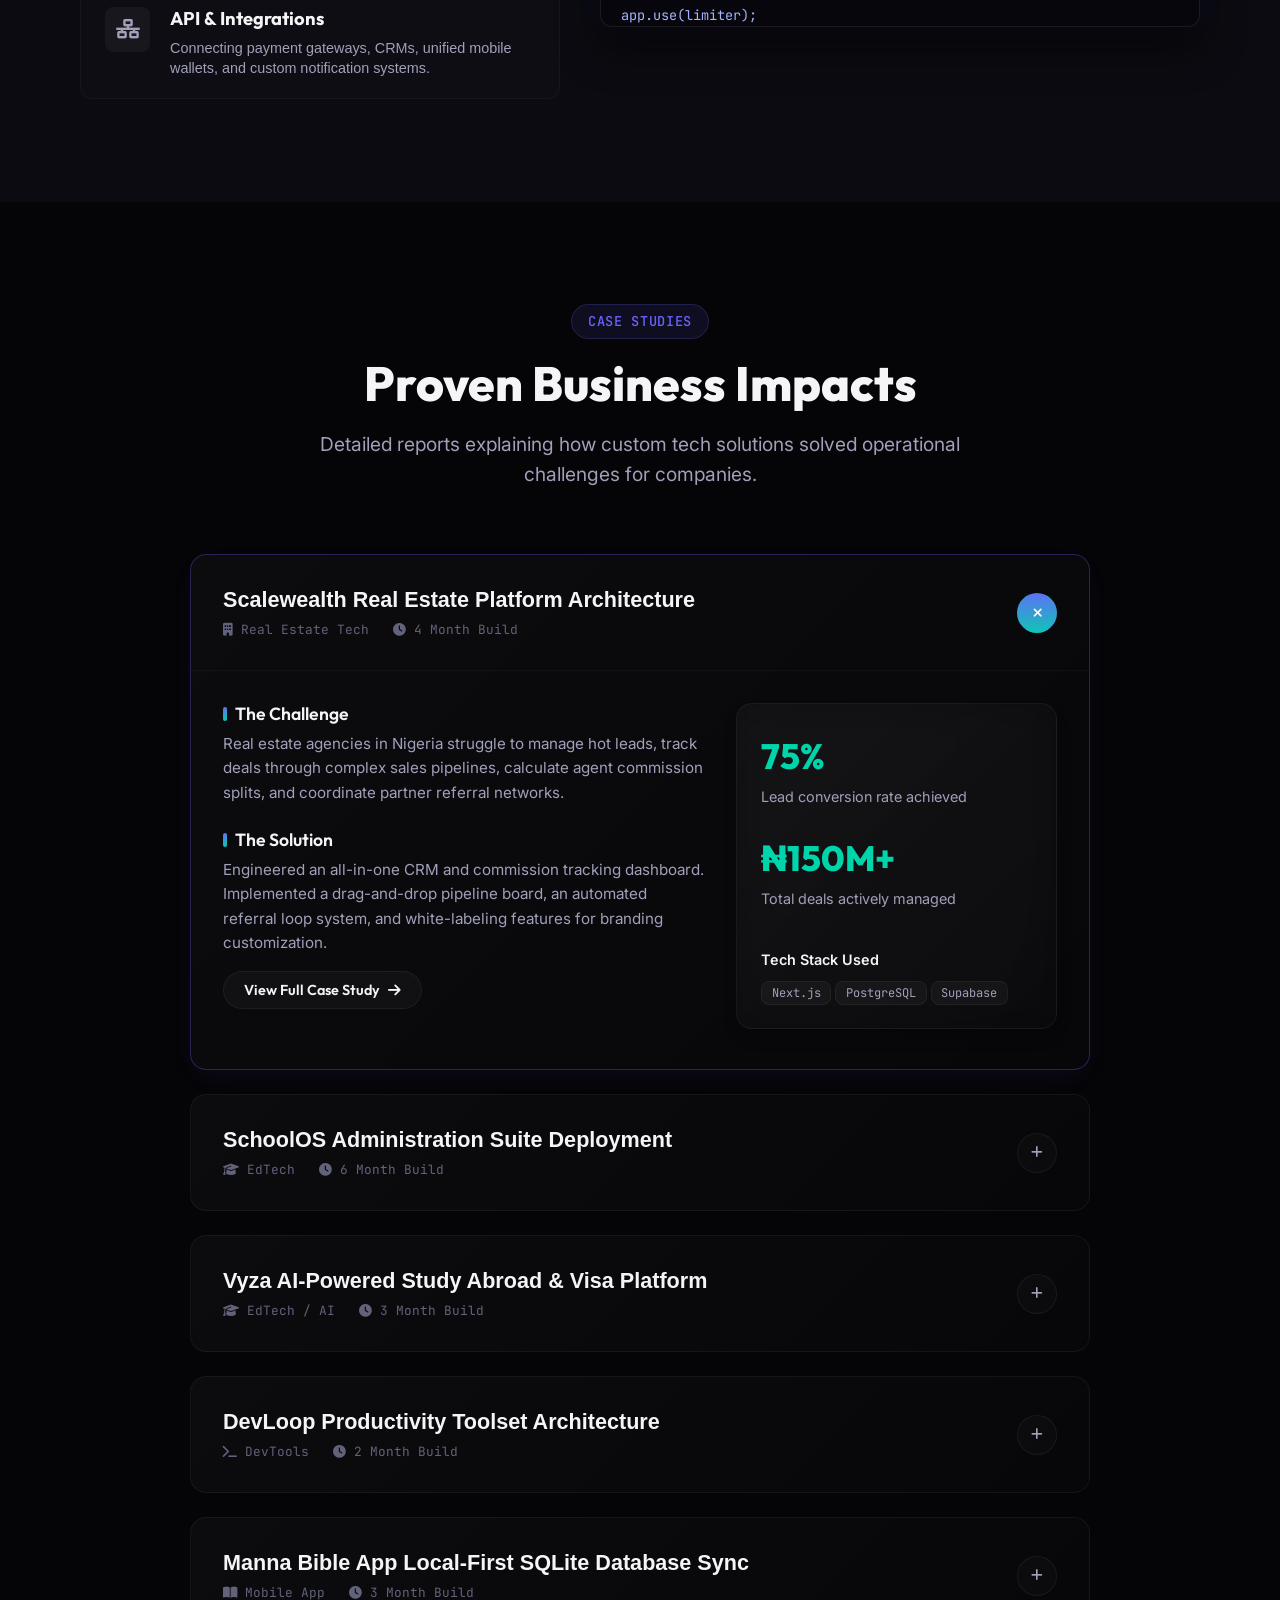
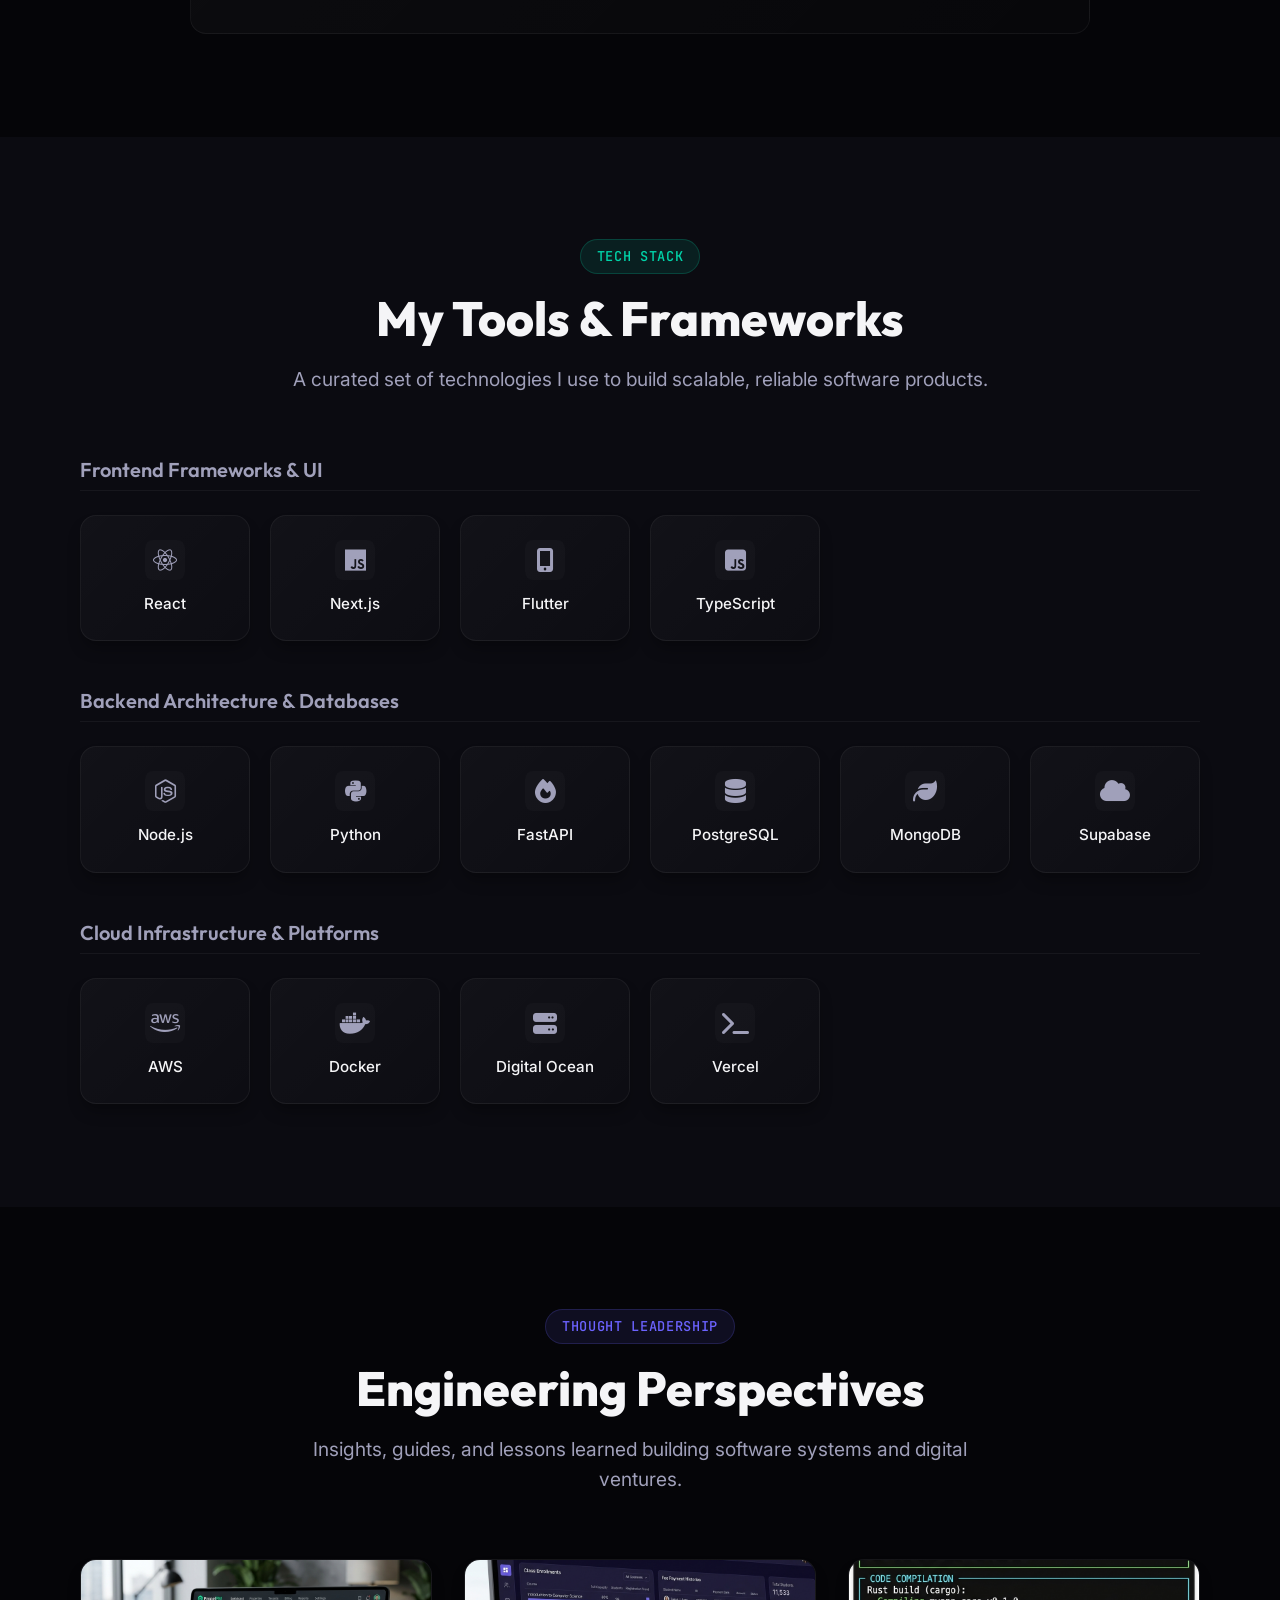
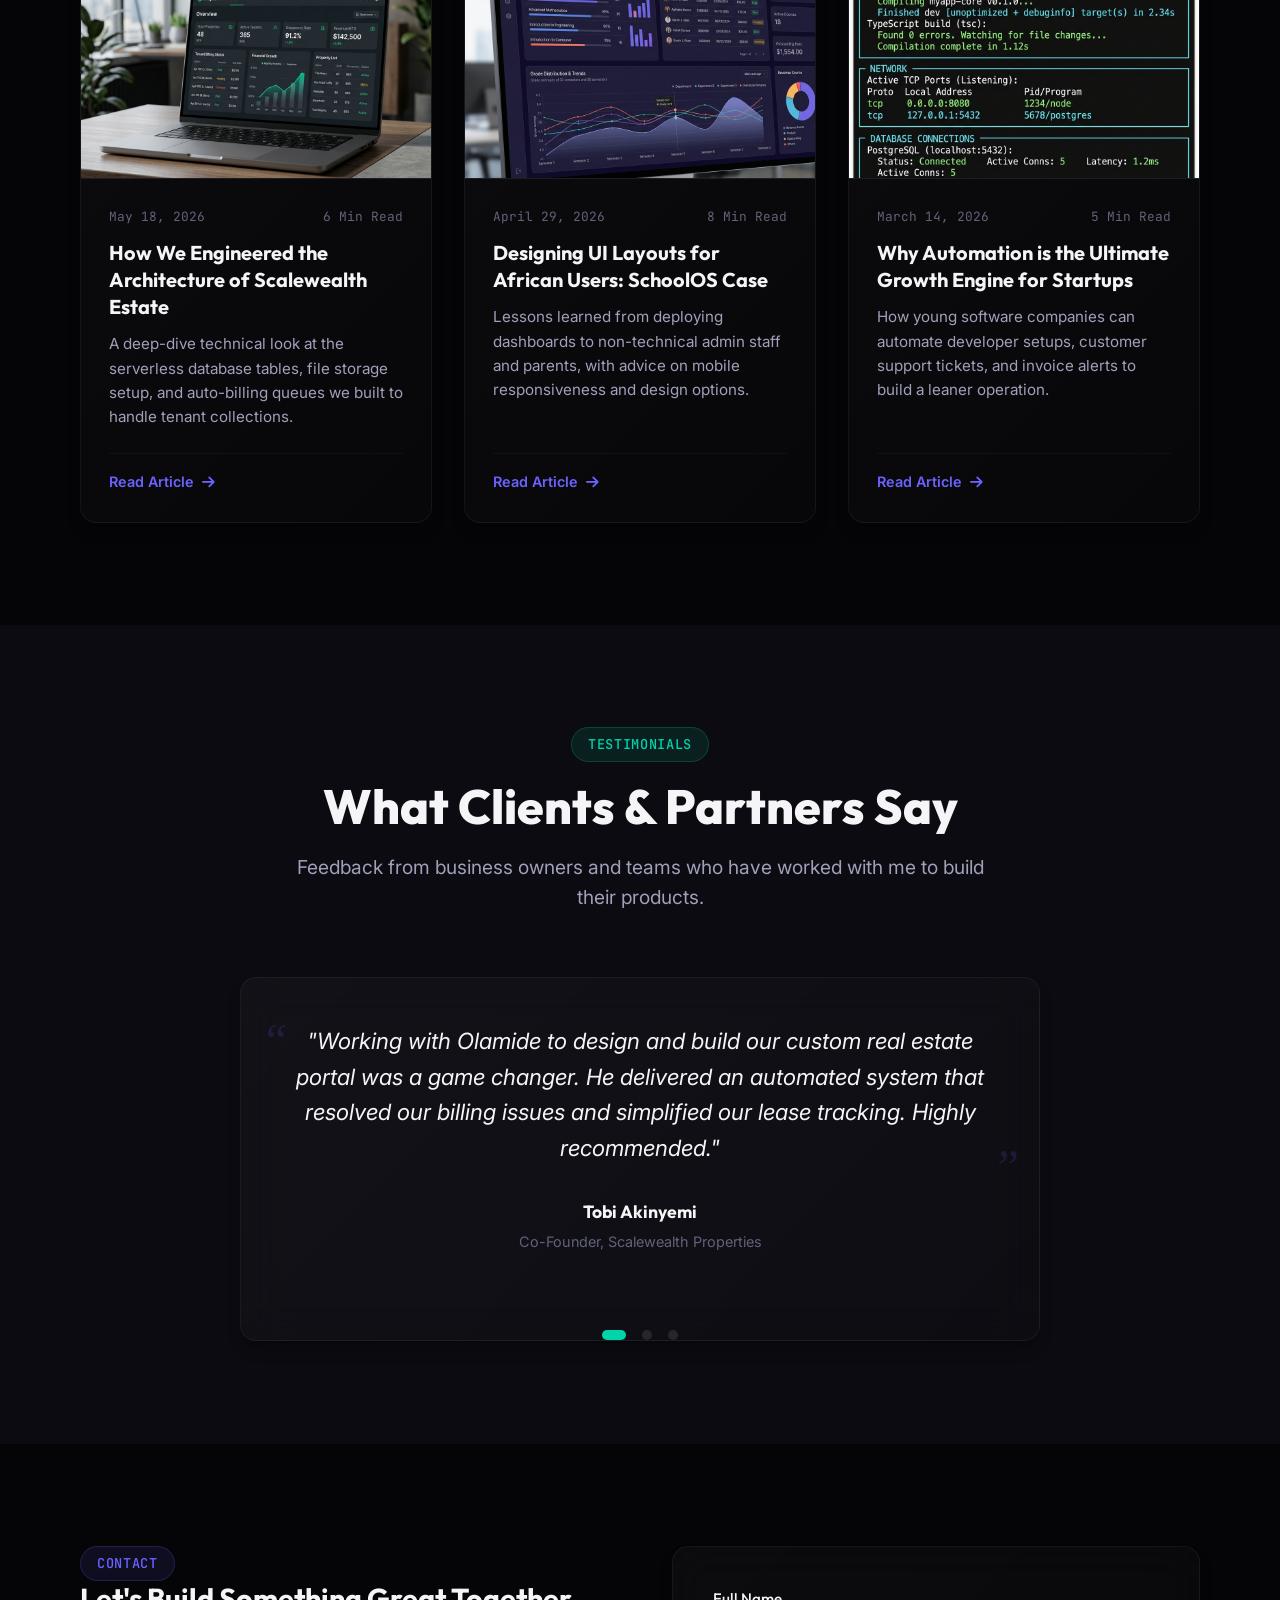
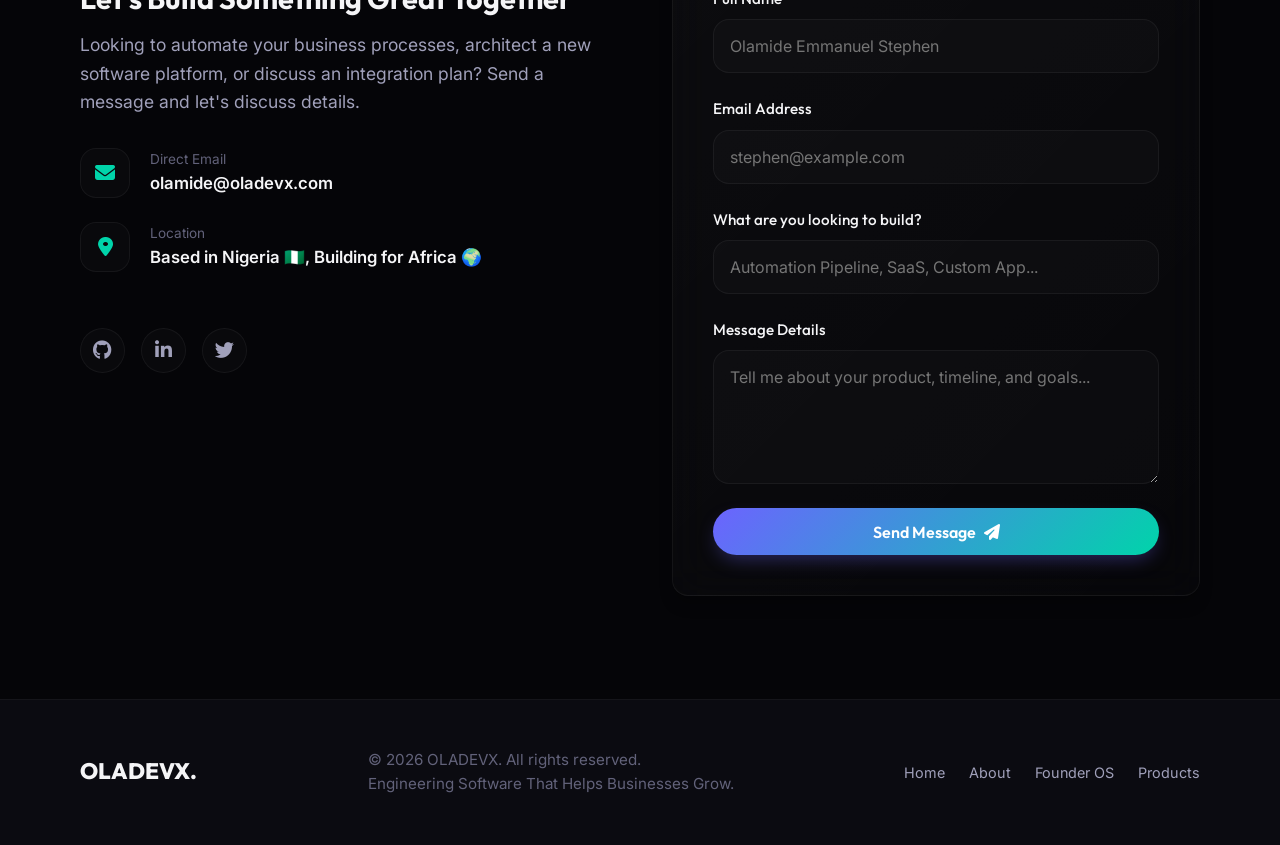
==== commit 5ced0615: "feat: align ScaleWealth and Vyza case studies with actual product specs" ====
--- a/index.html
+++ b/index.html
@@ -122,8 +122,8 @@
             <div class="terminal-line"><span class="terminal-prompt">$</span>systemctl status active-holdings</div>
             <div class="terminal-line"><span class="terminal-comment">● scalewealth.service - Active &amp; Scaling [OK]</span></div>
             <div class="terminal-line"><span class="terminal-comment">● schoolos.service - Active &amp; Serving [OK]</span></div>
-            <div class="terminal-line"><span class="terminal-comment">● vyza.service - Remittances Routing [OK]</span></div>
-            <div class="terminal-line"><span class="terminal-prompt">$</span><span class="terminal-accent">_</span></div>
+            <div class="terminal-line"><span class="terminal-comment">● vyza.service - AI Visa &amp; Study Abroad [OK]</span></div>
+            <div class="terminal-line"><span class="terminal-prompt">$</span><span class="terminal-accent">_</span></div></div>
           </div>
         </div>
         
@@ -265,10 +265,10 @@
               </div>
             </div>
             
-            <!-- Card 3: Vyza payments -->
+            <!-- Card 3: Vyza AI -->
             <div class="cockpit-system-card">
               <div class="cockpit-card-header">
-                <span class="cockpit-card-name">Vyza Payments</span>
+                <span class="cockpit-card-name">Vyza AI</span>
                 <span class="cockpit-status-dot status-active" title="Operational"></span>
               </div>
               <div class="cockpit-metrics-grid">
@@ -277,11 +277,11 @@
                   <span class="cockpit-metric-value" id="vyza-users">0</span>
                 </div>
                 <div class="cockpit-metric-item">
-                  <span class="cockpit-metric-label">Latency</span>
+                  <span class="cockpit-metric-label">Response</span>
                   <span class="cockpit-metric-value" id="vyza-latency">0ms</span>
                 </div>
                 <div class="cockpit-metric-item">
-                  <span class="cockpit-metric-label">CPU</span>
+                  <span class="cockpit-metric-label">Accuracy</span>
                   <span class="cockpit-metric-value" id="vyza-cpu">0%</span>
                 </div>
               </div>
@@ -503,13 +503,13 @@
           <div class="product-body">
             <h3 class="product-title">Scalewealth Estate</h3>
             <p class="product-desc">
-              A comprehensive property management platform built to automate tenant relations, payments, and lease agreements. It simplifies complex real estate bookkeeping tasks.
+              An all-in-one real estate CRM and sales pipeline platform built for agencies to track buyers, manage listings, automate referral networks, and monitor commissions.
             </p>
             <div class="product-tags">
               <span class="product-tag">Next.js</span>
               <span class="product-tag">PostgreSQL</span>
               <span class="product-tag">Supabase</span>
-              <span class="product-tag">Node.js</span>
+              <span class="product-tag">Tailwind CSS</span>
             </div>
             <div class="product-footer">
               <span style="font-size: 0.85rem; color: var(--text-muted);">Status: Active/Scaling</span>
@@ -571,27 +571,27 @@
         </div>
 
         <!-- Product Card 4 -->
-        <div class="glass-panel product-card mobile">
+        <div class="glass-panel product-card web-apps mobile">
           <div class="product-media">
-            <img src="assets/vyza.png" alt="Vyza mobile UI layout" class="product-img">
+            <img src="assets/vyza.png" alt="Vyza AI interface layout" class="product-img">
             <div class="product-media-overlay">
               <a href="case-studies/vyza.html" class="btn btn-secondary btn-sm">Read Case Study</a>
             </div>
           </div>
           <div class="product-body">
-            <h3 class="product-title">Vyza</h3>
+            <h3 class="product-title">Vyza AI</h3>
             <p class="product-desc">
-              A peer-to-peer cross-border financial application for West Africa, offering instant currency validation, off-grid transaction verification, and localized mobile wallets.
+              An AI-powered study-abroad and visa planning platform that matches students with global universities, reviews statements of purpose, and simulates visa interviews.
             </p>
             <div class="product-tags">
-              <span class="product-tag">Flutter</span>
-              <span class="product-tag">Dart</span>
-              <span class="product-tag">Node.js</span>
-              <span class="product-tag">MongoDB</span>
+              <span class="product-tag">Next.js</span>
+              <span class="product-tag">Supabase</span>
+              <span class="product-tag">Anthropic AI</span>
+              <span class="product-tag">Tailwind CSS</span>
             </div>
             <div class="product-footer">
               <span style="font-size: 0.85rem; color: var(--text-muted);">Status: Active</span>
-              <a href="javascript:void(0)" class="btn btn-secondary btn-sm launch-sandbox-btn" data-project="Vyza Payments">Launch App <i class="fas fa-external-link-alt"></i></a>
+              <a href="javascript:void(0)" class="btn btn-secondary btn-sm launch-sandbox-btn" data-project="Vyza AI">Launch App <i class="fas fa-external-link-alt"></i></a>
             </div>
           </div>
         </div>
@@ -754,13 +754,13 @@
                 <div class="case-block">
                   <h4 class="case-block-title">The Challenge</h4>
                   <p>
-                    Property management firms across Nigeria handle tenant billing, repair logs, and rent collections manually via Excel. This caused delayed payment alerts, unlogged tenant complaints, and accounting discrepancies.
+                    Real estate agencies in Nigeria struggle to manage hot leads, track deals through complex sales pipelines, calculate agent commission splits, and coordinate partner referral networks.
                   </p>
                 </div>
                 <div class="case-block">
                   <h4 class="case-block-title">The Solution</h4>
                   <p>
-                    Architected a multi-tenant cloud-hosted platform enabling automated monthly PDF invoice delivery, instant bank transfer collection reconciliation, and repair ticket escalations. Built on a serverless microservice database.
+                    Engineered an all-in-one CRM and commission tracking dashboard. Implemented a drag-and-drop pipeline board, an automated referral loop system, and white-labeling features for branding customization.
                   </p>
                   <a href="case-studies/scalewealth.html" class="btn btn-secondary btn-sm" style="margin-top: 1rem; padding: 0.4rem 1.25rem;">View Full Case Study <i class="fas fa-arrow-right"></i></a>
                 </div>
@@ -768,12 +768,12 @@
               
               <div class="glass-panel case-sidebar-block">
                 <div>
-                  <div class="case-metric">70%</div>
-                  <span class="case-metric-label">Reduction in manual billing hours</span>
+                  <div class="case-metric">75%</div>
+                  <span class="case-metric-label">Lead conversion rate achieved</span>
                 </div>
                 <div>
-                  <div class="case-metric">24hr</div>
-                  <span class="case-metric-label">Average issue resolution time</span>
+                  <div class="case-metric">₦150M+</div>
+                  <span class="case-metric-label">Total deals actively managed</span>
                 </div>
                 <div style="margin-top: 1rem;">
                   <span style="font-weight: 600; font-size: 0.9rem; display: block; margin-bottom: 0.5rem;">Tech Stack Used</span>
@@ -843,9 +843,9 @@
         <div class="case-accordion">
           <button class="case-header">
             <div class="case-header-left">
-              <span class="case-title">Vyza Mobile Remittance Platform Routing</span>
+              <span class="case-title">Vyza AI-Powered Study Abroad &amp; Visa Platform</span>
               <div class="case-meta">
-                <span class="case-meta-item"><i class="fas fa-wallet"></i> Fintech / Mobile</span>
+                <span class="case-meta-item"><i class="fas fa-graduation-cap"></i> EdTech / AI</span>
                 <span class="case-meta-item"><i class="fas fa-clock"></i> 3 Month Build</span>
               </div>
             </div>
@@ -860,13 +860,13 @@
                 <div class="case-block">
                   <h4 class="case-block-title">The Challenge</h4>
                   <p>
-                    Routing peer-to-peer remittances across West Africa securely with sub-dollar fees requires interfacing with complex and slow regional mobile money provider APIs.
+                    African students planning to study abroad face high university rejection rates, complex scholarship searches, weak Statement of Purpose (SOP) writing, and stressful visa interviews.
                   </p>
                 </div>
                 <div class="case-block">
                   <h4 class="case-block-title">The Solution</h4>
                   <p>
-                    Engineered a cross-border payment gateway with a Node.js routing controller and mobile money API integrations. Implemented client-side offline transaction verification in Flutter.
+                    Architected an AI relocation assistant featuring university matching algorithms, a curated scholarship database, automated SOP critique models, and a voice-enabled visa interview simulator.
                   </p>
                   <a href="case-studies/vyza.html" class="btn btn-secondary btn-sm" style="margin-top: 1rem; padding: 0.4rem 1.25rem;">View Full Case Study <i class="fas fa-arrow-right"></i></a>
                 </div>
@@ -874,18 +874,18 @@
               
               <div class="glass-panel case-sidebar-block">
                 <div>
-                  <div class="case-metric">$450k+</div>
-                  <span class="case-metric-label">Transacted volume routed</span>
+                  <div class="case-metric">850+</div>
+                  <span class="case-metric-label">Scholarships cataloged</span>
                 </div>
                 <div>
-                  <div class="case-metric">1.8s</div>
-                  <span class="case-metric-label">Average P2P settlement time</span>
+                  <div class="case-metric">95%</div>
+                  <span class="case-metric-label">Visa interview success rate</span>
                 </div>
                 <div style="margin-top: 1rem;">
                   <span style="font-weight: 600; font-size: 0.9rem; display: block; margin-bottom: 0.5rem;">Tech Stack Used</span>
-                  <span class="product-tag">Flutter</span>
-                  <span class="product-tag">Dart</span>
-                  <span class="product-tag">Node.js</span>
+                  <span class="product-tag">Next.js</span>
+                  <span class="product-tag">Supabase</span>
+                  <span class="product-tag">Anthropic AI</span>
                 </div>
               </div>
             </div>
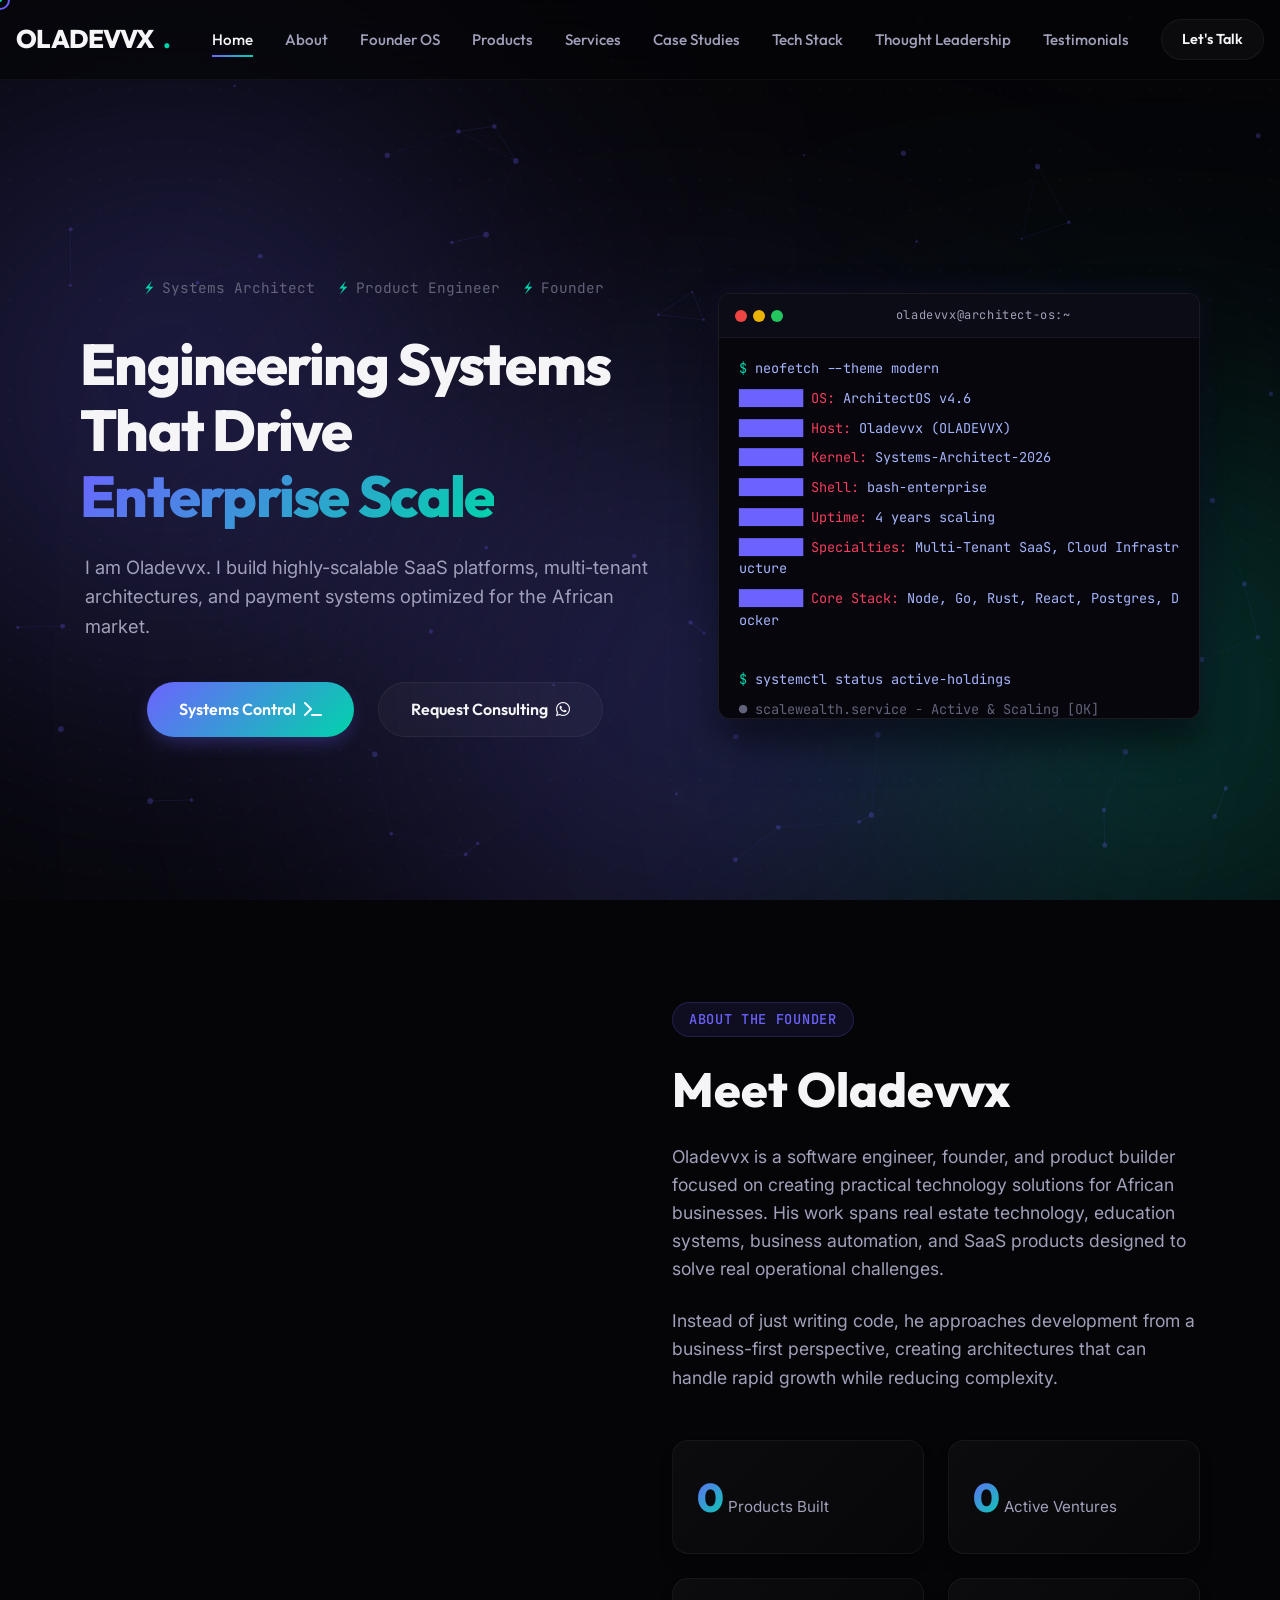
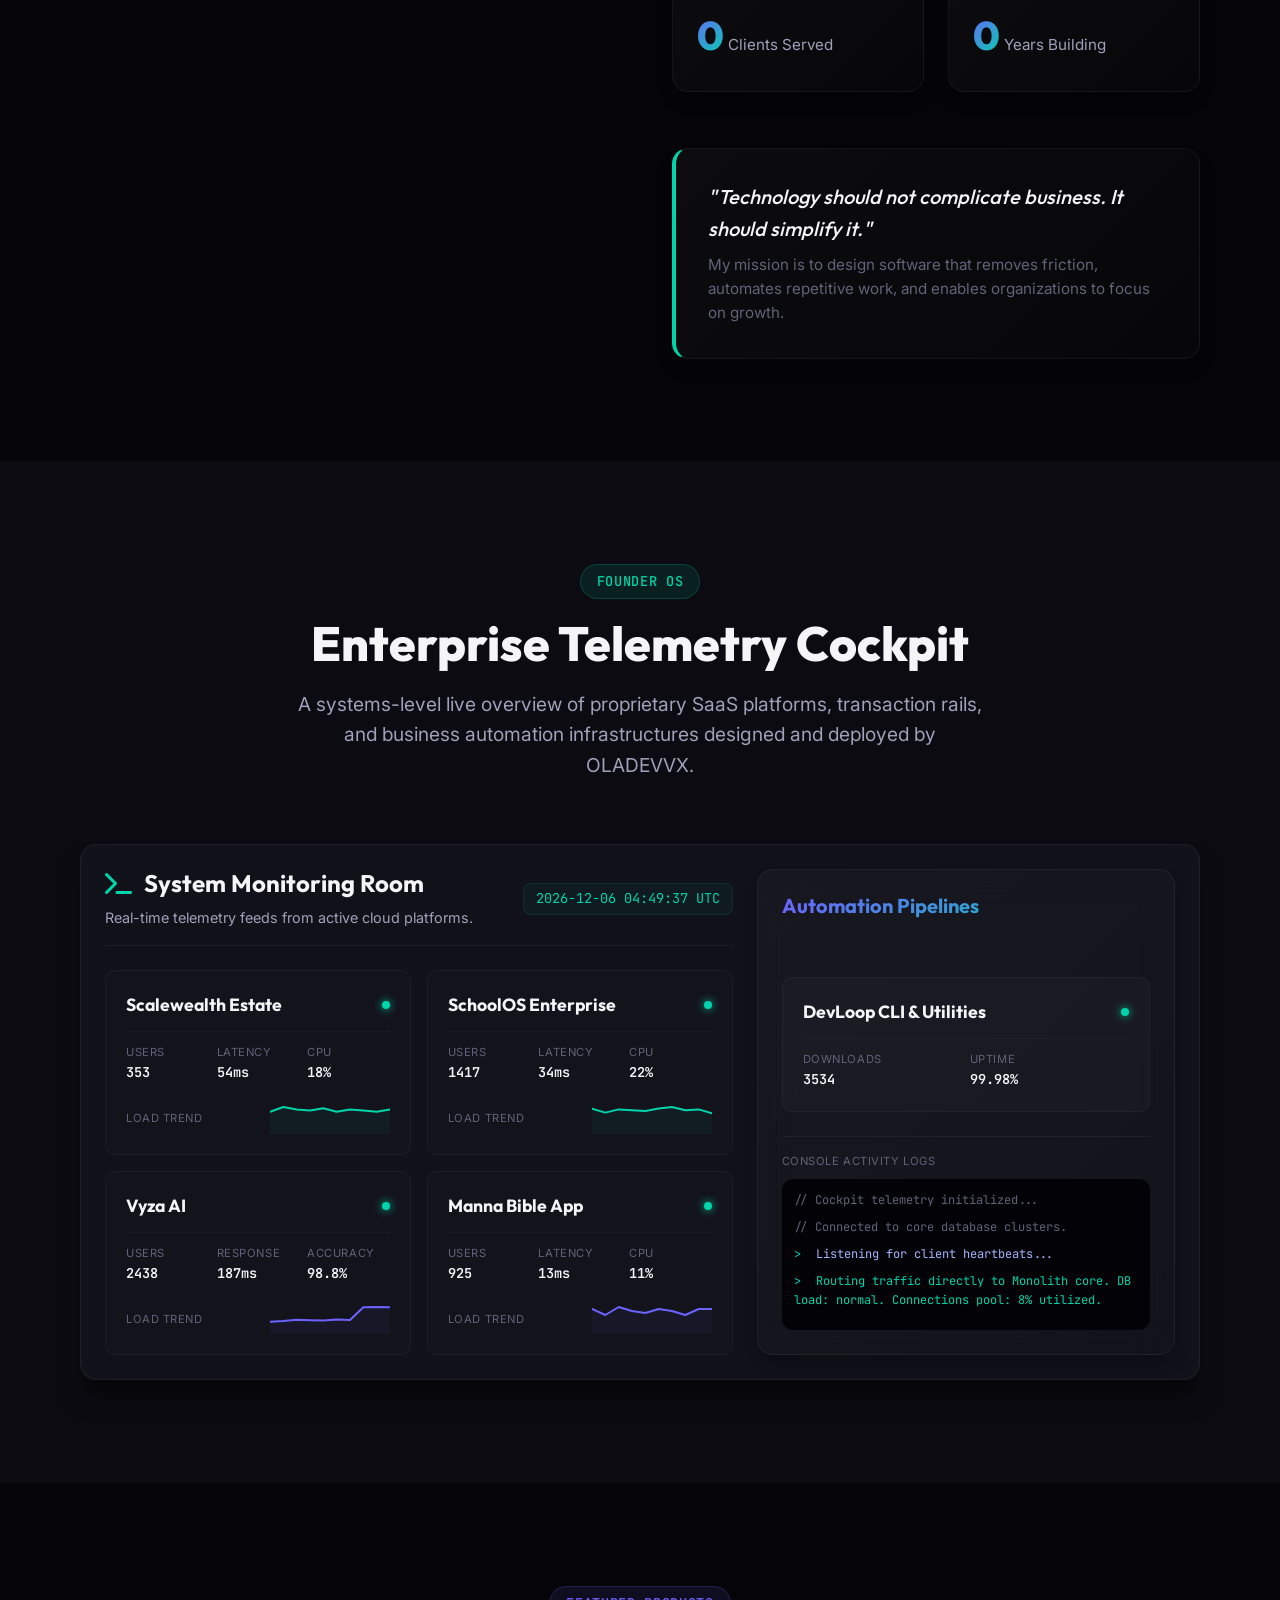
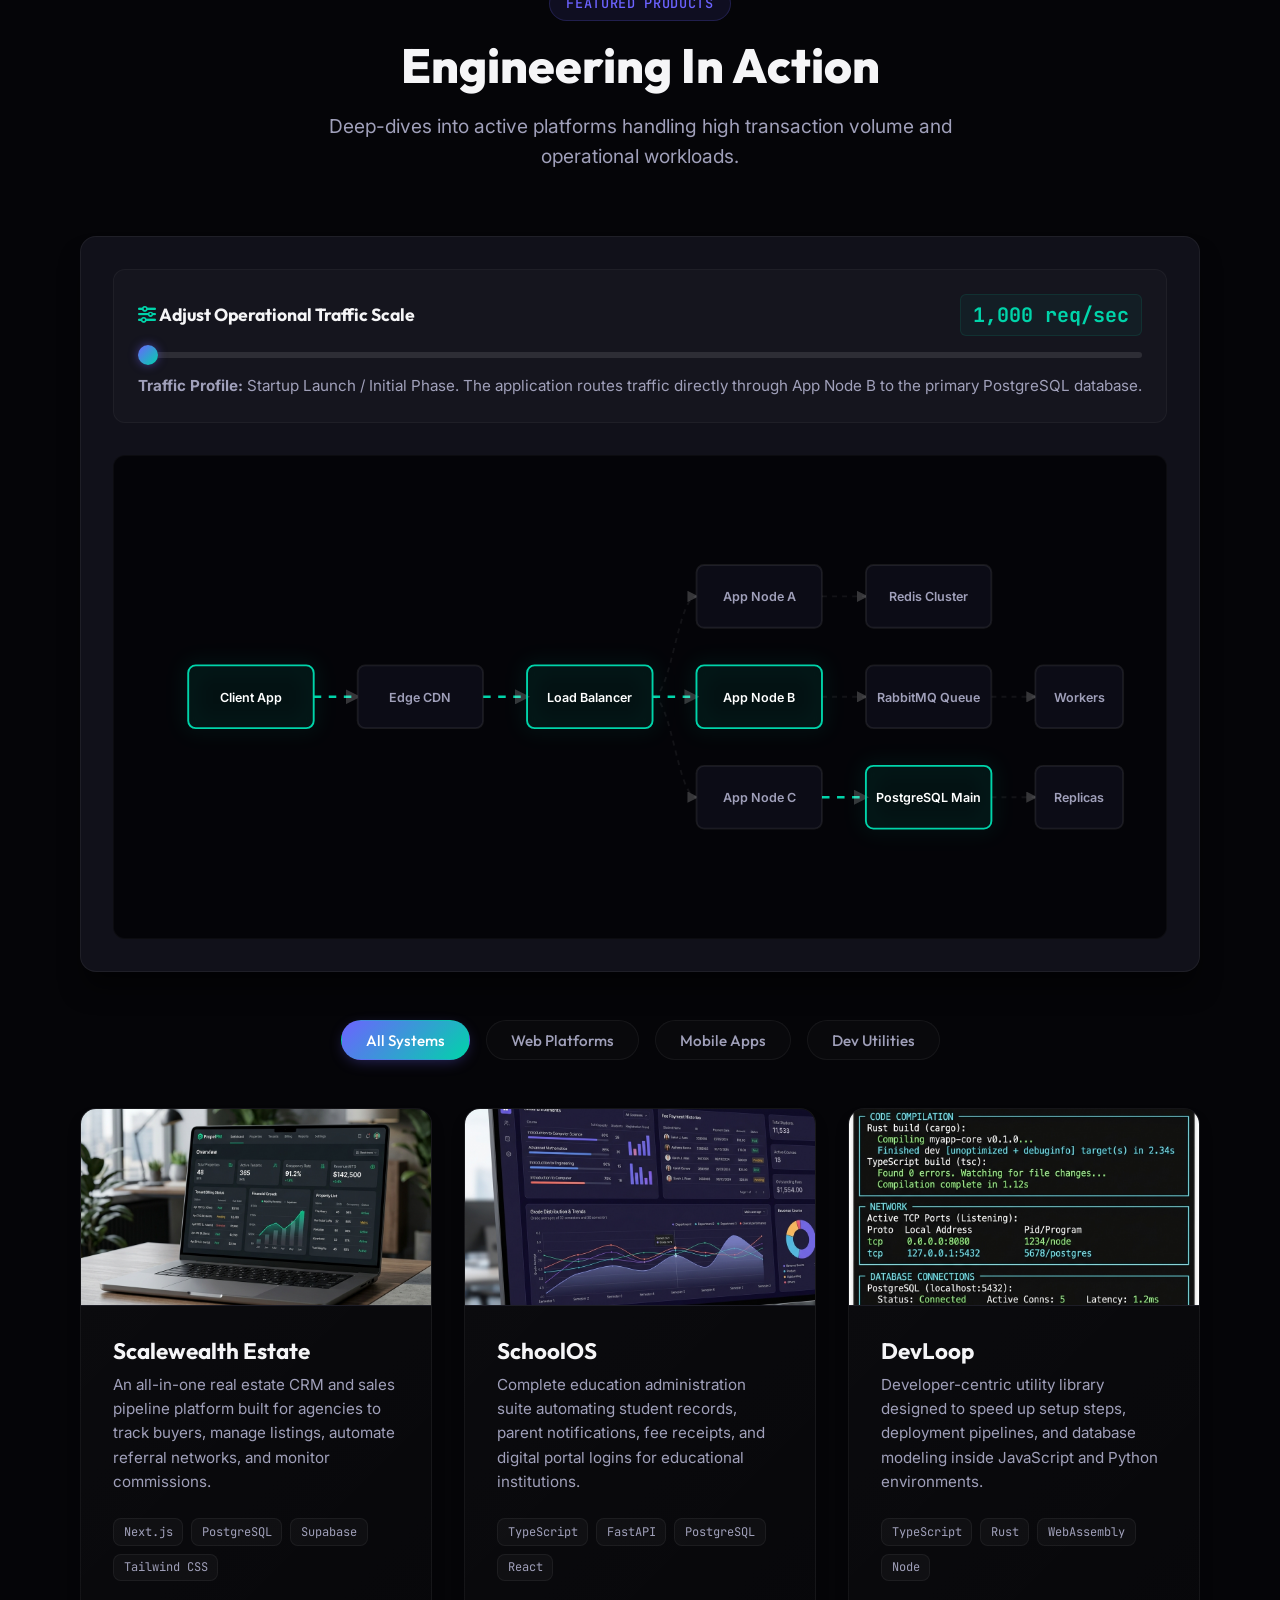
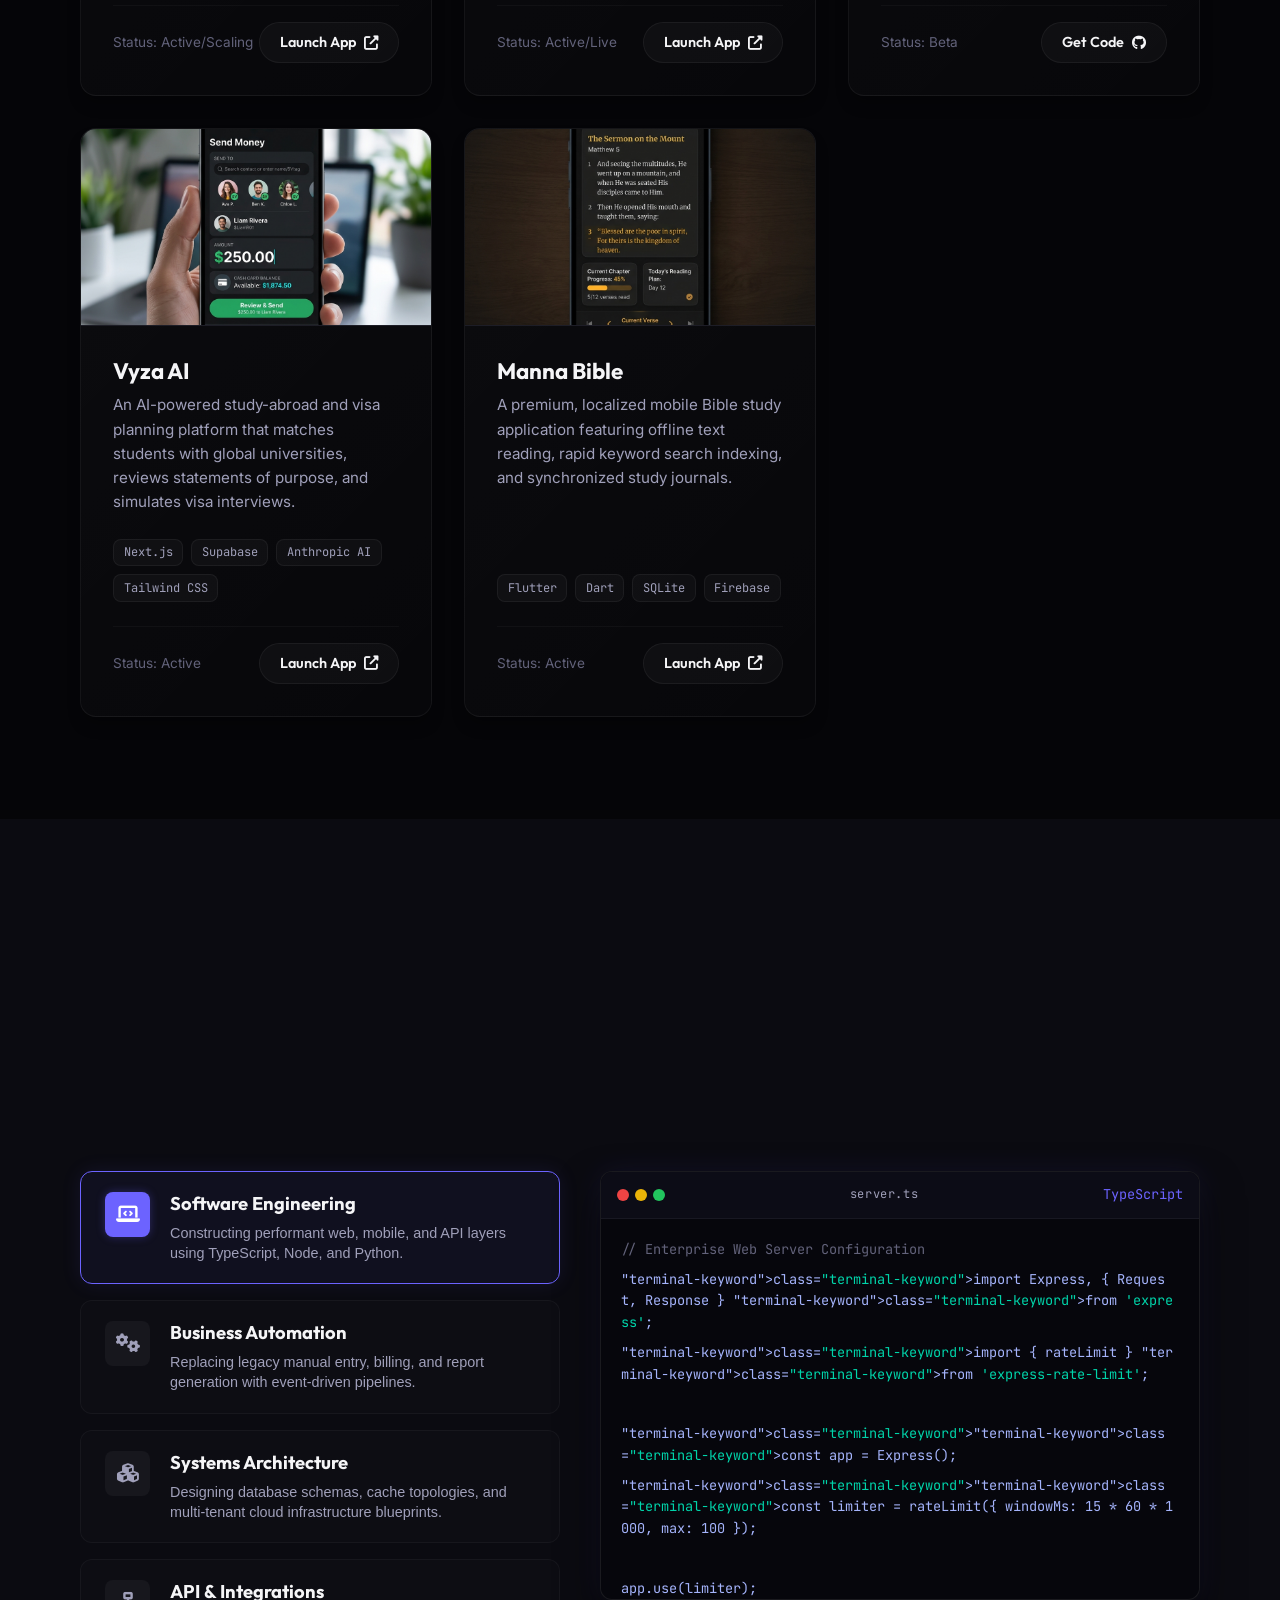
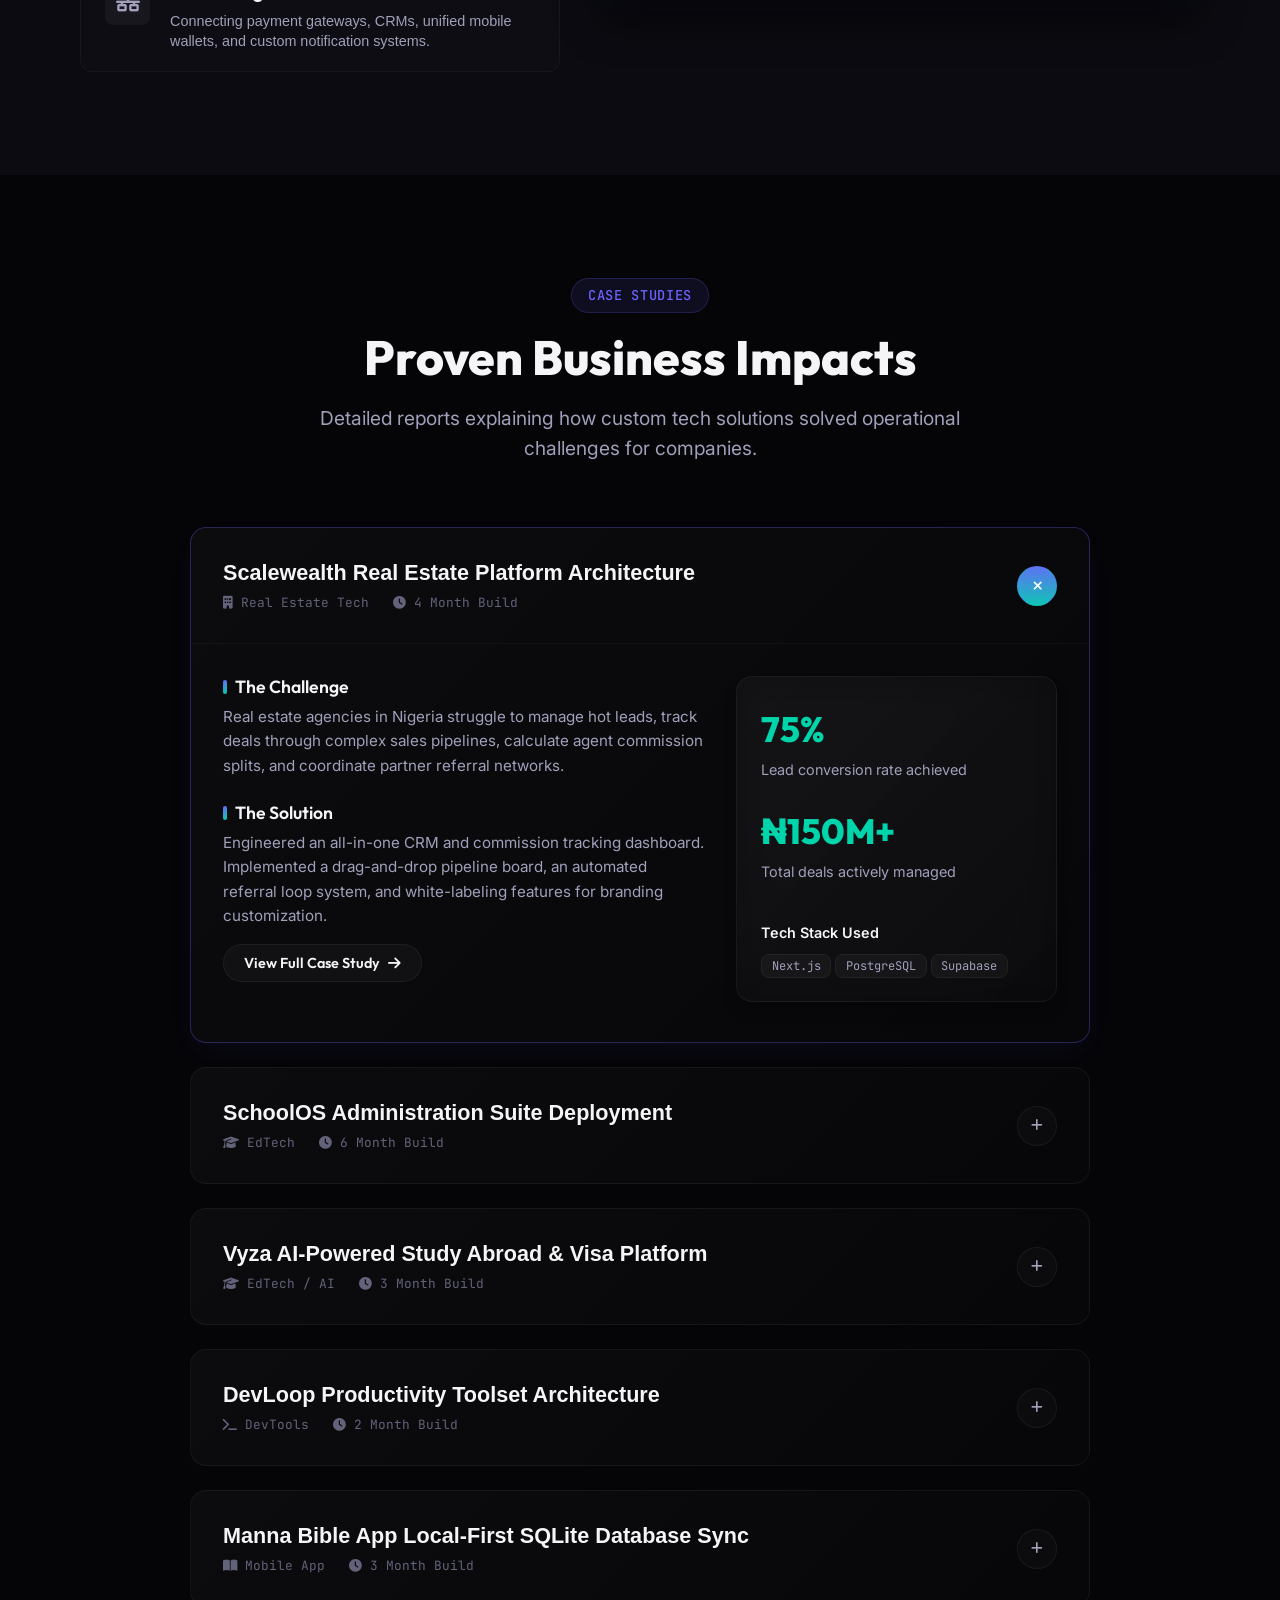
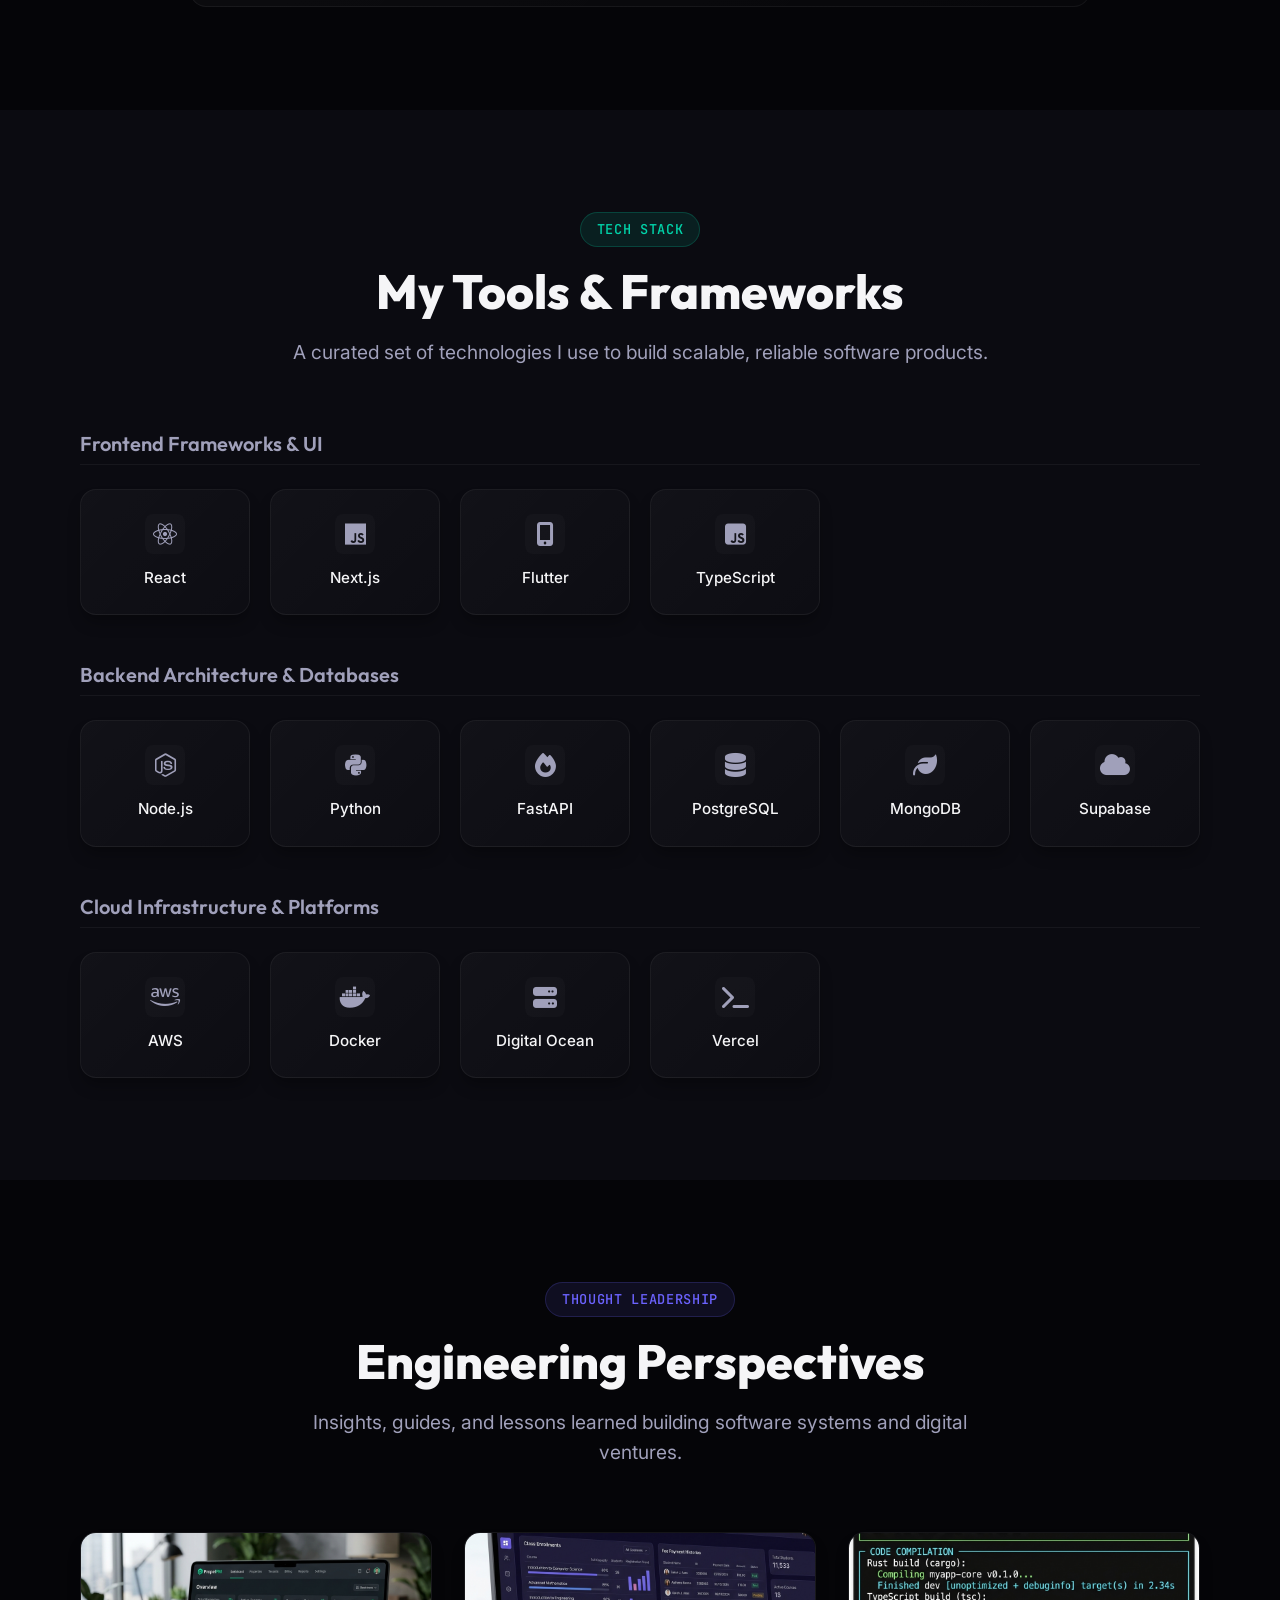
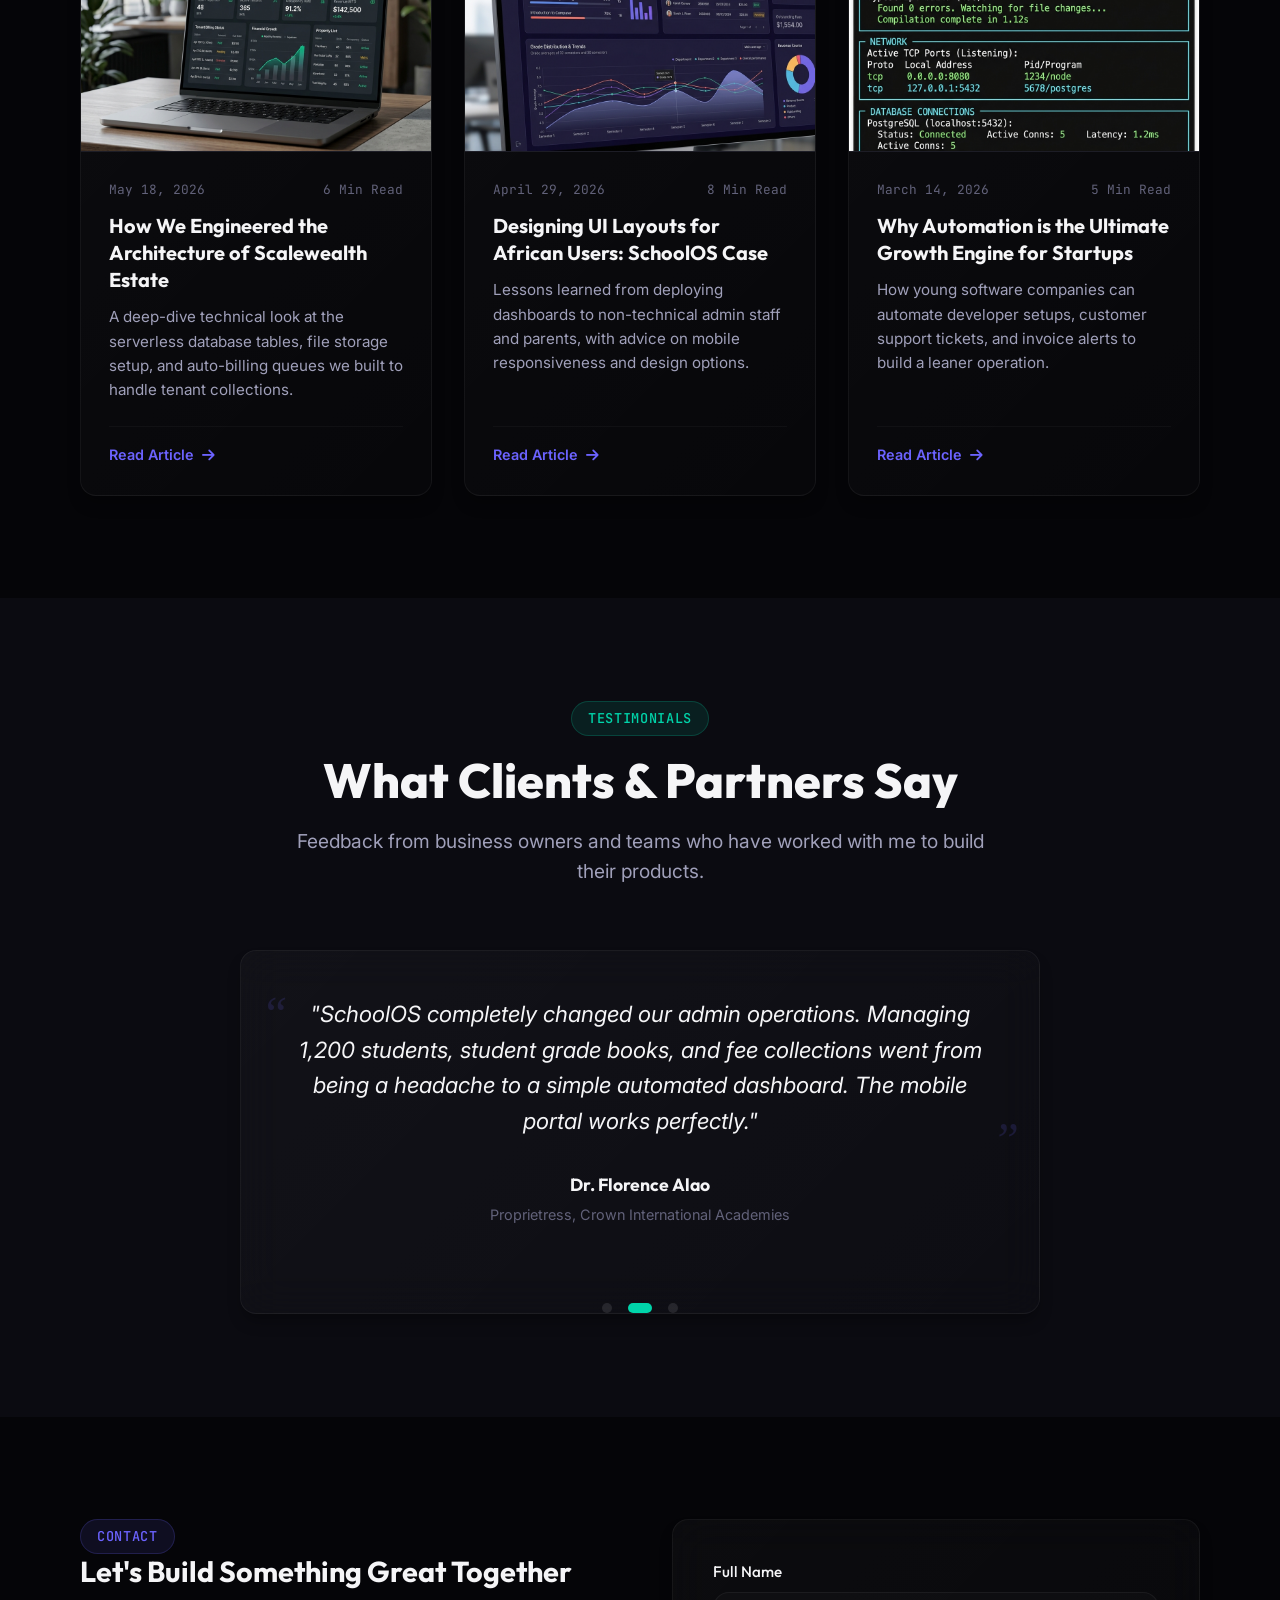
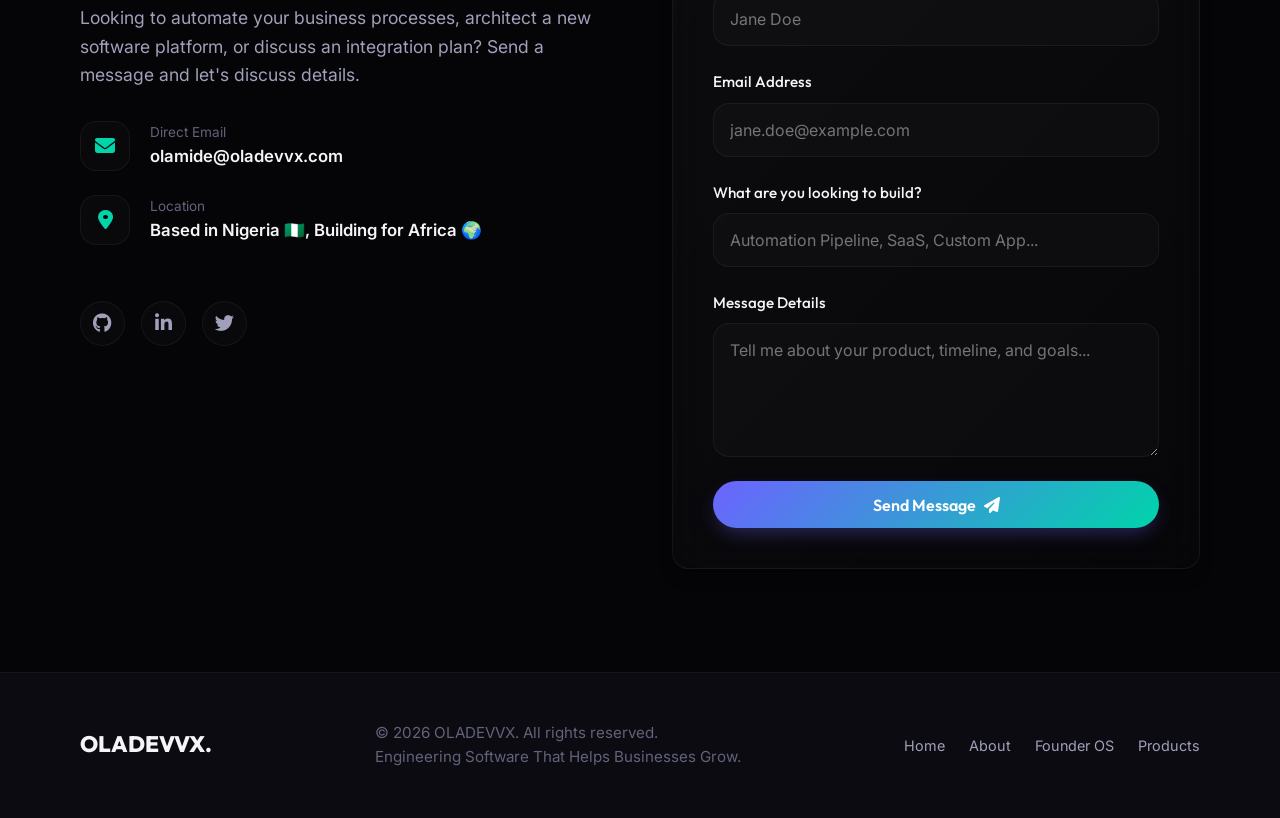
==== commit 0c0fbd0e: "feat: rebrand to Oladevvx, link CTAs to WhatsApp, and style portrait picture with HUD telemetry effe" ====
--- a/index.html
+++ b/index.html
@@ -5,9 +5,9 @@
   <meta name="viewport" content="width=device-width, initial-scale=1.0">
   
   <!-- SEO & Page Information -->
-  <title>OLADEVX | Software Engineer, Product Architect & Founder</title>
-  <meta name="description" content="Olamide Emmanuel Stephen (OLADEVX) - Software Engineer & Product Architect building systems that help businesses scale through automation, digital transformation, and modern tech.">
-  <meta name="keywords" content="Olamide Emmanuel Stephen, OLADEVX, Software Engineer Nigeria, Product Architect Africa, Scalewealth Estate, SchoolOS, Business Automation, Tech Founder">
+  <title>OLADEVVX | Software Engineer, Product Architect &amp; Founder</title>
+  <meta name="description" content="Oladevvx - Software Engineer &amp; Product Architect building systems that help businesses scale through automation, digital transformation, and modern tech.">
+  <meta name="keywords" content="Oladevvx, OLADEVVX, Software Engineer Nigeria, Product Architect Africa, Scalewealth Estate, SchoolOS, Business Automation, Tech Founder">
   
   <!-- Favicon placeholder (Uses high quality SVG inline) -->
   <link rel="icon" type="image/svg+xml" href="data:image/svg+xml,%3Csvg xmlns='http://www.w3.org/2000/svg' viewBox='0 0 100 100'%3E%3Crect width='100' height='100' rx='20' fill='%230b0b11'/%3E%3Cpath d='M30 30h40v10H40v10h30v10H40v10h30v10H30z' fill='url(%23g)'/%3E%3Cdefs%3E%3ClinearGradient id='g' x1='0%25' y1='0%25' x2='100%25' y2='100%25'%3E%3Cstop offset='0%25' stop-color='%236c63ff'/%3E%3Cstop offset='100%25' stop-color='%2300d4aa'/%3E%3C/linearGradient%3E%3C/defs%3E%3C/svg%3E">
@@ -40,7 +40,7 @@
   <header class="header">
     <div class="container nav-container">
       <a href="#hero" class="logo">
-        OLADEVX<span>.</span>
+        OLADEVVX<span>.</span>
       </a>
       
       <button class="hamburger" aria-label="Toggle navigation menu">
@@ -60,7 +60,7 @@
           <li><a href="#tech" class="nav-link">Tech Stack</a></li>
           <li><a href="#blog" class="nav-link">Thought Leadership</a></li>
           <li><a href="#testimonials" class="nav-link">Testimonials</a></li>
-          <li><a href="#contact" class="btn btn-secondary btn-sm">Let's Talk</a></li>
+          <li><a href="https://wa.me/2349067914511?text=Hello%20Oladevvx,%20I'm%20interested%20in%20working%20with%20you!" class="btn btn-secondary btn-sm" target="_blank" rel="noopener">Let's Talk</a></li>
         </ul>
       </nav>
     </div>
@@ -86,14 +86,14 @@
             <span class="text-gradient typewriter-text typewriter-cursor" data-text="Enterprise Scale"></span>
           </h1>
           <p class="reveal-on-scroll delay-200" style="max-width: 580px; margin-bottom: 2.5rem; font-size: 1.15rem; color: var(--text-secondary); text-align: left;">
-            I am Olamide Stephen. I build highly-scalable SaaS platforms, multi-tenant architectures, and payment systems optimized for the African market.
+            I am Oladevvx. I build highly-scalable SaaS platforms, multi-tenant architectures, and payment systems optimized for the African market.
           </p>
           <div class="hero-ctas reveal-on-scroll delay-300">
             <a href="#founder-os" class="btn btn-primary">
               Systems Control <i class="fas fa-terminal"></i>
             </a>
-            <a href="#contact" class="btn btn-secondary">
-              Request Consulting <i class="far fa-envelope"></i>
+            <a href="https://wa.me/2349067914511?text=Hello%20Oladevvx,%20I'm%20interested%20in%20working%20with%20you!" class="btn btn-secondary" target="_blank" rel="noopener">
+              Request Consulting <i class="fab fa-whatsapp"></i>
             </a>
           </div>
         </div>
@@ -106,13 +106,13 @@
               <span class="terminal-btn btn-yellow"></span>
               <span class="terminal-btn btn-green"></span>
             </div>
-            <span class="terminal-title">oladevx@architect-os:~</span>
+            <span class="terminal-title">oladevvx@architect-os:~</span>
             <span></span>
           </div>
           <div class="terminal-body" id="hero-terminal">
             <div class="terminal-line"><span class="terminal-prompt">$</span>neofetch --theme modern</div>
             <div class="terminal-line"><span class="terminal-accent">████████</span>  <span class="terminal-keyword">OS:</span> ArchitectOS v4.6</div>
-            <div class="terminal-line"><span class="terminal-accent">████████</span>  <span class="terminal-keyword">Host:</span> Olamide Stephen (OLADEVX)</div>
+            <div class="terminal-line"><span class="terminal-accent">████████</span>  <span class="terminal-keyword">Host:</span> Oladevvx (OLADEVVX)</div>
             <div class="terminal-line"><span class="terminal-accent">████████</span>  <span class="terminal-keyword">Kernel:</span> Systems-Architect-2026</div>
             <div class="terminal-line"><span class="terminal-accent">████████</span>  <span class="terminal-keyword">Shell:</span> bash-enterprise</div>
             <div class="terminal-line"><span class="terminal-accent">████████</span>  <span class="terminal-keyword">Uptime:</span> 4 years scaling</div>
@@ -141,7 +141,14 @@
         <!-- Snapshot visual representation -->
         <div class="snapshot-visual reveal-on-scroll">
           <div class="snapshot-img-container">
-            <img src="assets/founder.png" alt="Olamide Emmanuel Stephen - OLADEVX Founder" class="snapshot-img">
+            <img src="assets/founder.jpg" alt="Oladevvx - OLADEVVX Founder" class="snapshot-img">
+            <div class="hud-bracket top-left"></div>
+            <div class="hud-bracket top-right"></div>
+            <div class="hud-bracket bottom-left"></div>
+            <div class="hud-bracket bottom-right"></div>
+            <div class="hud-info top-left-text">SYS_LOC: 6.5244° N, 3.3792° E</div>
+            <div class="hud-info bottom-right-text">STATUS: ACTIVE // OS_V4.6</div>
+            <div class="hud-scanline"></div>
           </div>
           <div class="snapshot-img-decor"></div>
         </div>
@@ -149,9 +156,9 @@
         <!-- Snapshot bio and description -->
         <div class="snapshot-bio reveal-on-scroll delay-200">
           <span class="badge">About The Founder</span>
-          <h2>Meet Olamide Emmanuel Stephen</h2>
+          <h2>Meet Oladevvx</h2>
           <p>
-            Olamide Emmanuel Stephen is a software engineer, founder, and product builder focused on creating practical technology solutions for African businesses. His work spans real estate technology, education systems, business automation, and SaaS products designed to solve real operational challenges.
+            Oladevvx is a software engineer, founder, and product builder focused on creating practical technology solutions for African businesses. His work spans real estate technology, education systems, business automation, and SaaS products designed to solve real operational challenges.
           </p>
           <p>
             Instead of just writing code, he approaches development from a business-first perspective, creating architectures that can handle rapid growth while reducing complexity.
@@ -198,7 +205,7 @@
       <div class="section-header reveal-on-scroll">
         <span class="badge badge-green">Founder OS</span>
         <h2>Enterprise Telemetry Cockpit</h2>
-        <p>A systems-level live overview of proprietary SaaS platforms, transaction rails, and business automation infrastructures designed and deployed by OLADEVX.</p>
+        <p>A systems-level live overview of proprietary SaaS platforms, transaction rails, and business automation infrastructures designed and deployed by OLADEVVX.</p>
       </div>
       
       <div class="cockpit-dashboard reveal-on-scroll">
@@ -1190,7 +1197,7 @@
           <!-- Slide 1 -->
           <div class="testimonial-slide active">
             <p class="testimonial-quote">
-              "Working with Olamide to design and build our custom real estate portal was a game changer. He delivered an automated system that resolved our billing issues and simplified our lease tracking. Highly recommended."
+              "Working with Oladevvx to design and build our custom real estate portal was a game changer. He delivered an automated system that resolved our billing issues and simplified our lease tracking. Highly recommended."
             </p>
             <div class="testimonial-author">
               <span class="testimonial-name">Tobi Akinyemi</span>
@@ -1212,7 +1219,7 @@
           <!-- Slide 3 -->
           <div class="testimonial-slide">
             <p class="testimonial-quote">
-              "Olamide Stephen combines technical expertise with a strong understanding of business needs. He doesn't just build software; he designs architectures that solve real business problems and help companies grow."
+              "Oladevvx combines technical expertise with a strong understanding of business needs. He doesn't just build software; he designs architectures that solve real business problems and help companies grow."
             </p>
             <div class="testimonial-author">
               <span class="testimonial-name">Emeka Okonkwo</span>
@@ -1252,7 +1259,7 @@
               </div>
               <div class="contact-item-text">
                 <span>Direct Email</span>
-                <a href="mailto:olamide@oladevx.com">olamide@oladevx.com</a>
+                <a href="mailto:olamide@oladevvx.com">olamide@oladevvx.com</a>
               </div>
             </div>
             
@@ -1281,12 +1288,12 @@
           <form id="contact-form">
             <div class="form-group">
               <label for="name" class="form-label">Full Name</label>
-              <input type="text" id="name" name="name" class="form-input" placeholder="Olamide Emmanuel Stephen" required>
+              <input type="text" id="name" name="name" class="form-input" placeholder="Jane Doe" required>
             </div>
             
             <div class="form-group">
               <label for="email" class="form-label">Email Address</label>
-              <input type="email" id="email" name="email" class="form-input" placeholder="stephen@example.com" required>
+              <input type="email" id="email" name="email" class="form-input" placeholder="jane.doe@example.com" required>
             </div>
             
             <div class="form-group">
@@ -1315,10 +1322,10 @@
   <footer class="footer">
     <div class="container footer-content">
       <div class="footer-logo">
-        OLADEVX<span>.</span>
+        OLADEVVX<span>.</span>
       </div>
       <div class="footer-text">
-        &copy; 2026 OLADEVX. All rights reserved. <br>
+        &copy; 2026 OLADEVVX. All rights reserved. <br>
         Engineering Software That Helps Businesses Grow.
       </div>
       <div class="footer-links">
--- a/css/index.css
+++ b/css/index.css
@@ -1,5 +1,5 @@
 /* ==========================================================================
-   OLADEVX DESIGN SYSTEM & CORE UTILITIES
+   OLADEVVX DESIGN SYSTEM & CORE UTILITIES
    ========================================================================== */
 
 /* Custom Font Imports */
--- a/css/sections.css
+++ b/css/sections.css
@@ -1,5 +1,5 @@
 /* ==========================================================================
-   OLADEVX SECTION-SPECIFIC STYLES
+   OLADEVVX SECTION-SPECIFIC STYLES
    ========================================================================== */
 
 /* ==========================================================================
@@ -237,7 +237,103 @@
 
 .snapshot-img-container:hover .snapshot-img {
   transform: scale(1.05);
-}
+  filter: brightness(1.05) contrast(1.02);
+}
+
+/* Futuristic Corner Brackets (HUD overlay) */
+.hud-bracket {
+  position: absolute;
+  width: 16px;
+  height: 16px;
+  border-color: var(--accent-secondary);
+  border-style: solid;
+  pointer-events: none;
+  z-index: 5;
+  transition: var(--transition-normal);
+  opacity: 0.7;
+}
+
+.hud-bracket.top-left {
+  top: 15px;
+  left: 15px;
+  border-width: 2.5px 0 0 2.5px;
+}
+
+.hud-bracket.top-right {
+  top: 15px;
+  right: 15px;
+  border-width: 2.5px 2.5px 0 0;
+}
+
+.hud-bracket.bottom-left {
+  bottom: 15px;
+  left: 15px;
+  border-width: 0 0 2.5px 2.5px;
+}
+
+.hud-bracket.bottom-right {
+  bottom: 15px;
+  right: 15px;
+  border-width: 0 2.5px 2.5px 0;
+}
+
+/* HUD Labels styling */
+.hud-info {
+  position: absolute;
+  font-family: var(--font-mono);
+  font-size: 0.62rem;
+  color: var(--accent-secondary);
+  opacity: 0.5;
+  pointer-events: none;
+  z-index: 5;
+  transition: var(--transition-normal);
+  letter-spacing: 0.5px;
+}
+
+.hud-info.top-left-text {
+  top: 18px;
+  left: 38px;
+}
+
+.hud-info.bottom-right-text {
+  bottom: 18px;
+  right: 38px;
+}
+
+.snapshot-img-container:hover .hud-info {
+  opacity: 0.95;
+  color: var(--accent-primary);
+}
+
+/* scanline overlay */
+.hud-scanline {
+  position: absolute;
+  top: 0;
+  left: 0;
+  width: 100%;
+  height: 3px;
+  background: linear-gradient(to right, transparent, var(--accent-secondary), transparent);
+  opacity: 0;
+  pointer-events: none;
+  z-index: 4;
+}
+
+.snapshot-img-container:hover .hud-bracket {
+  border-color: var(--accent-primary);
+  opacity: 1;
+}
+
+.snapshot-img-container:hover .hud-scanline {
+  animation: hud-scan 2.5s linear infinite;
+  opacity: 0.8;
+}
+
+@keyframes hud-scan {
+  0% { top: 0%; }
+  50% { top: 100%; }
+  100% { top: 0%; }
+}
+
 
 .snapshot-img-decor {
   position: absolute;
--- a/css/animations.css
+++ b/css/animations.css
@@ -1,5 +1,5 @@
 /* ==========================================================================
-   OLADEVX ANIMATIONS & KEYFRAMES
+   OLADEVVX ANIMATIONS & KEYFRAMES
    ========================================================================== */
 
 /* Fade & Slide In Entrance */
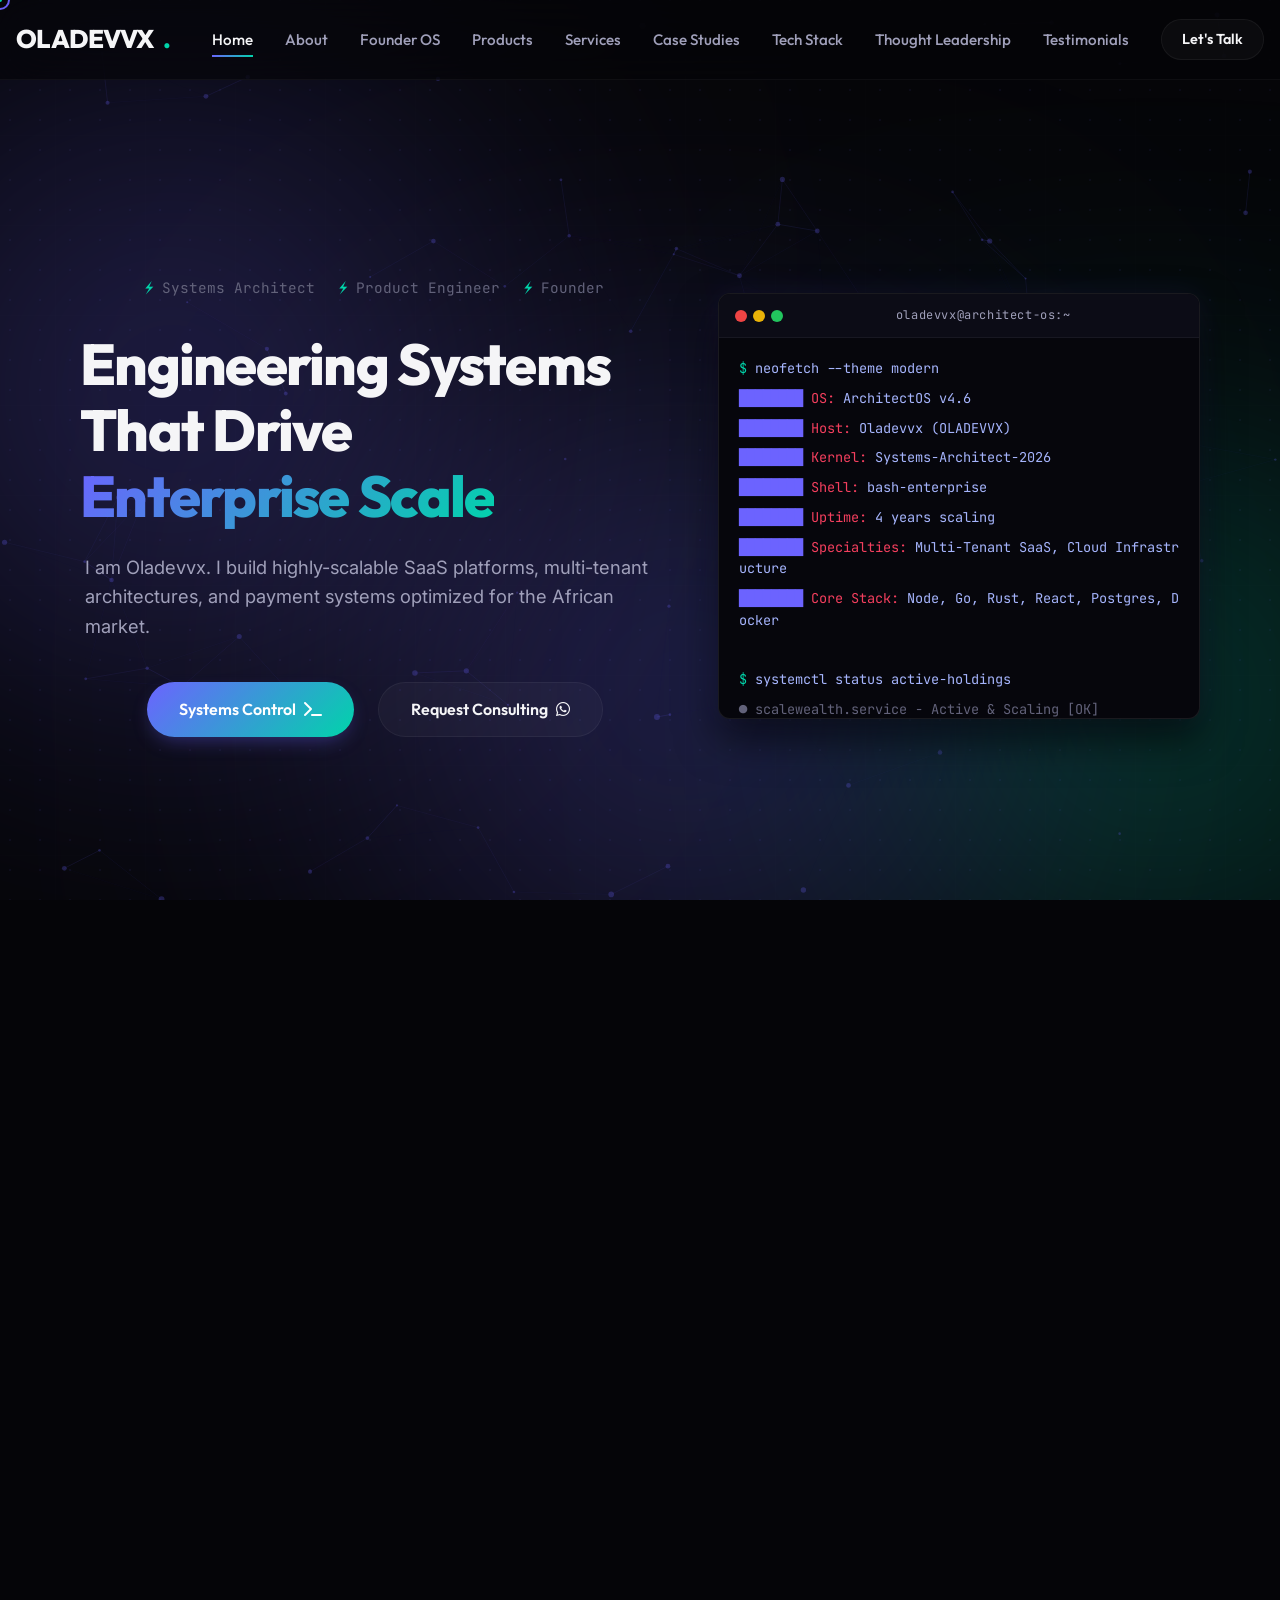
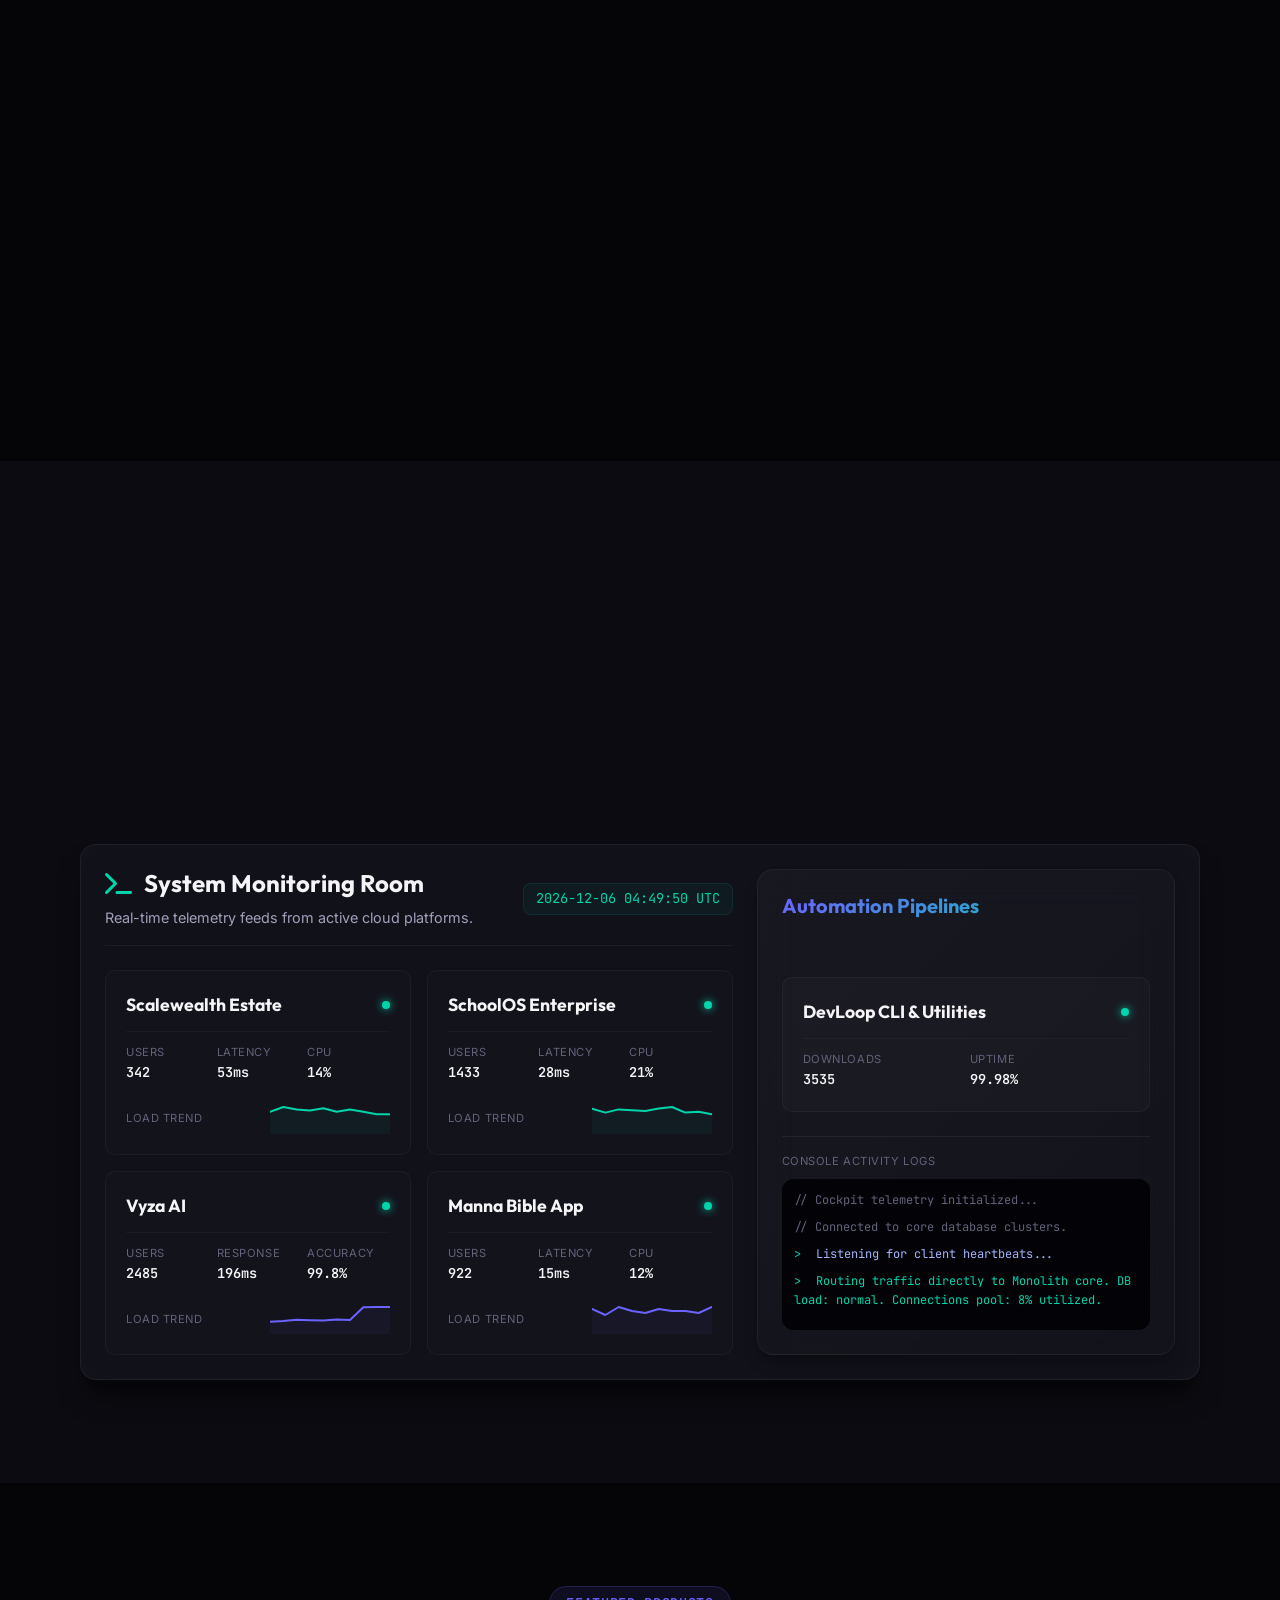
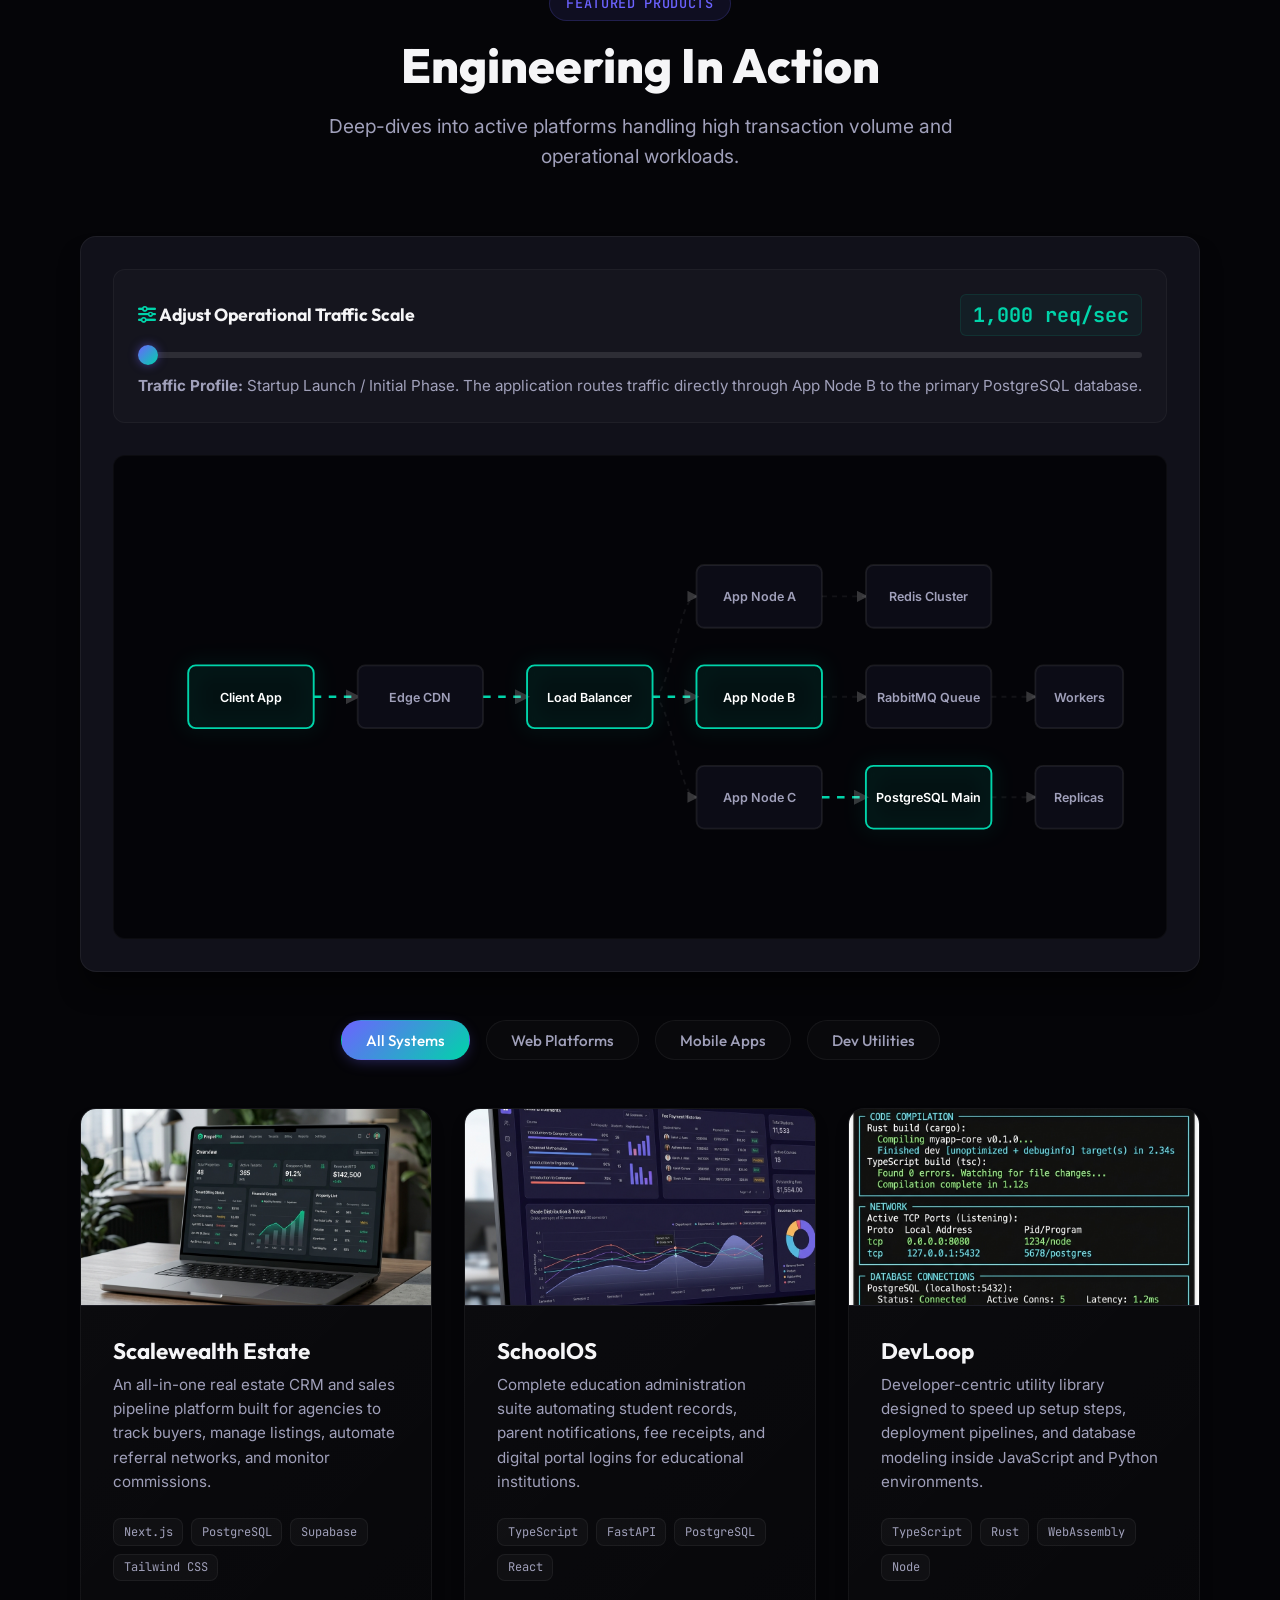
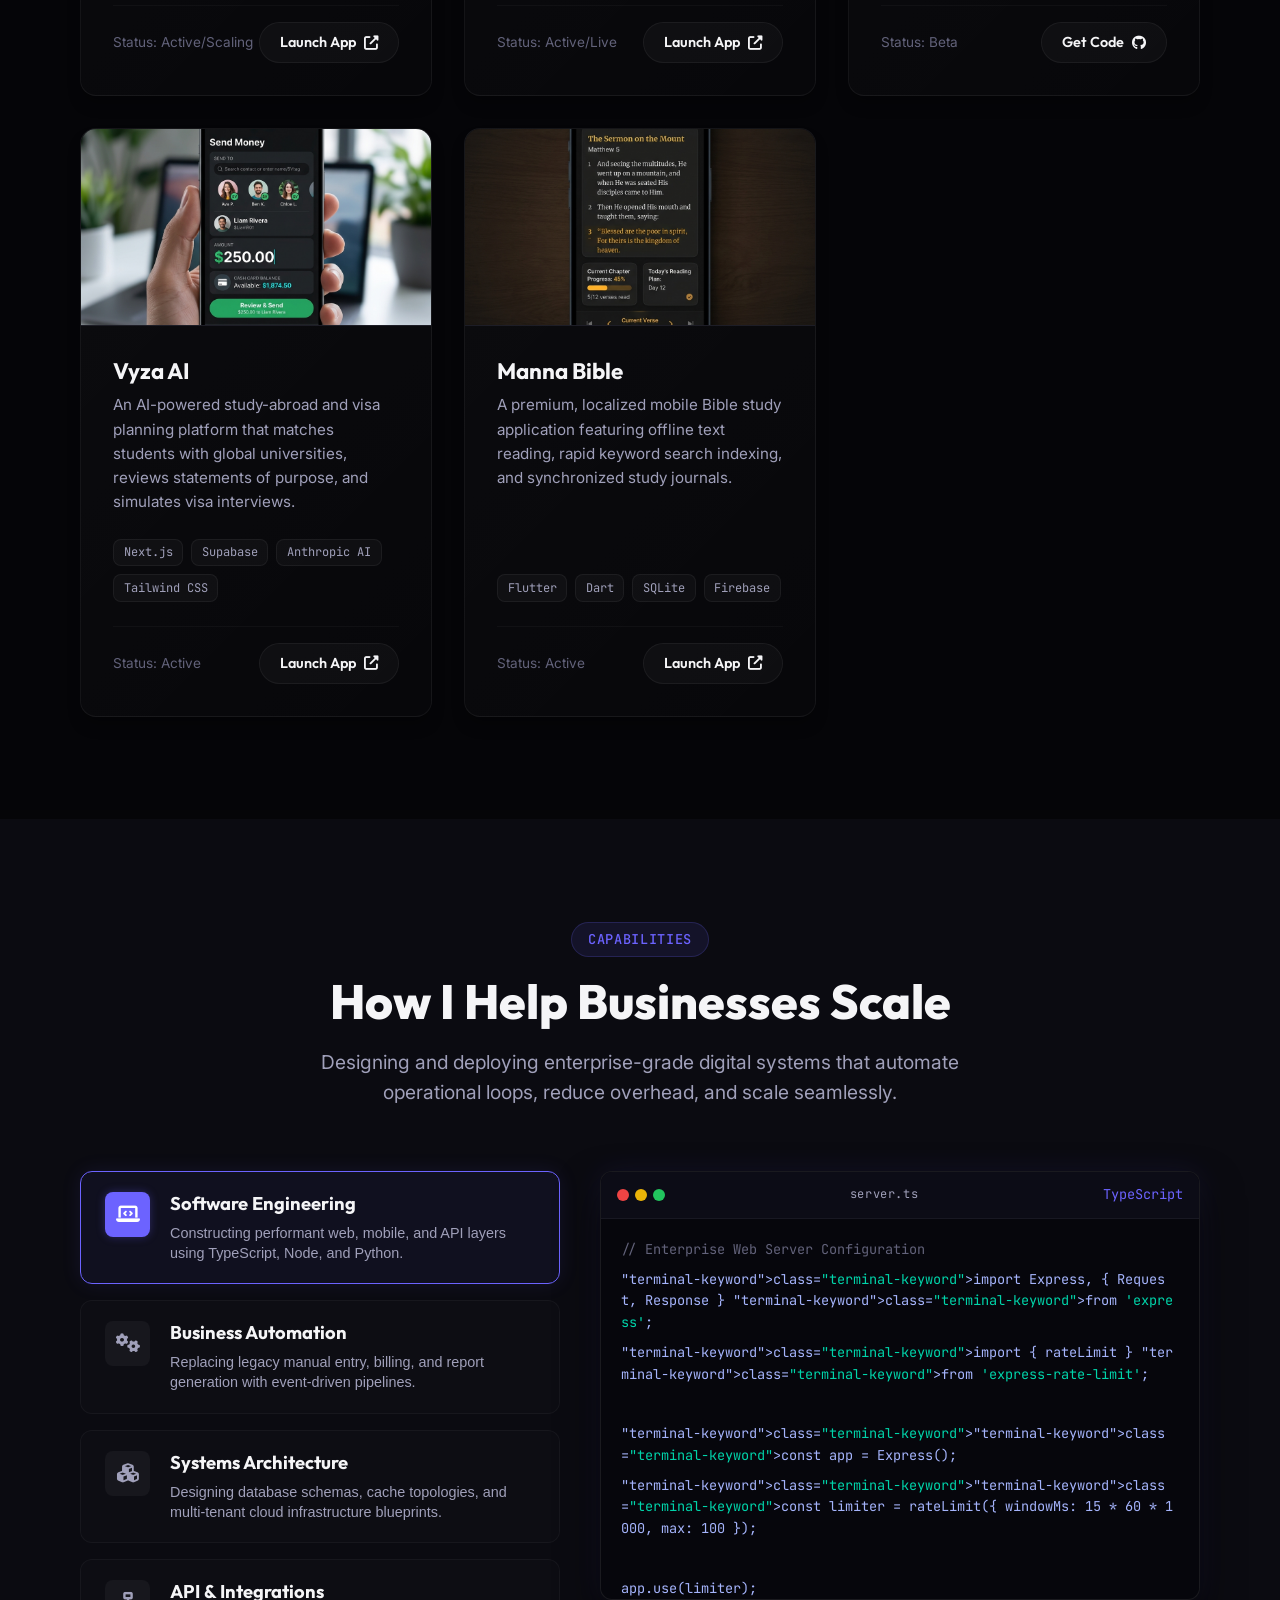
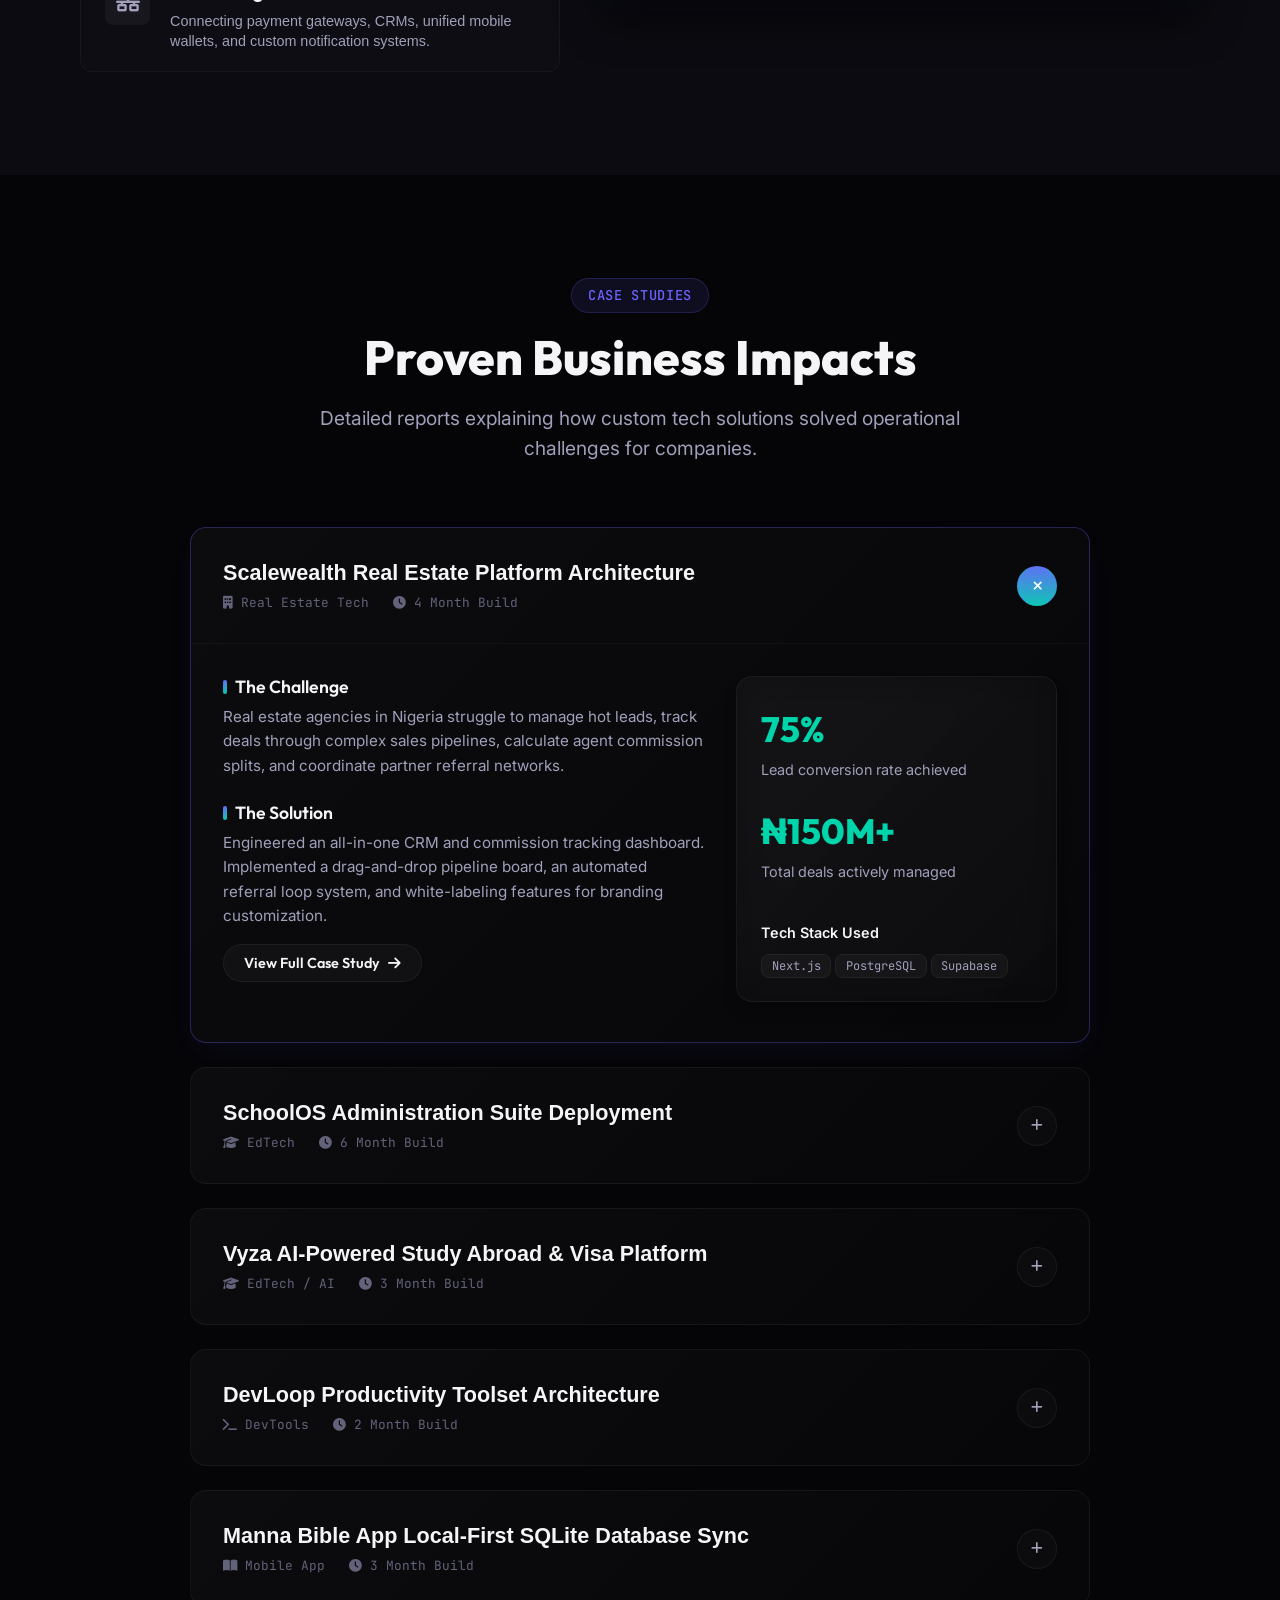
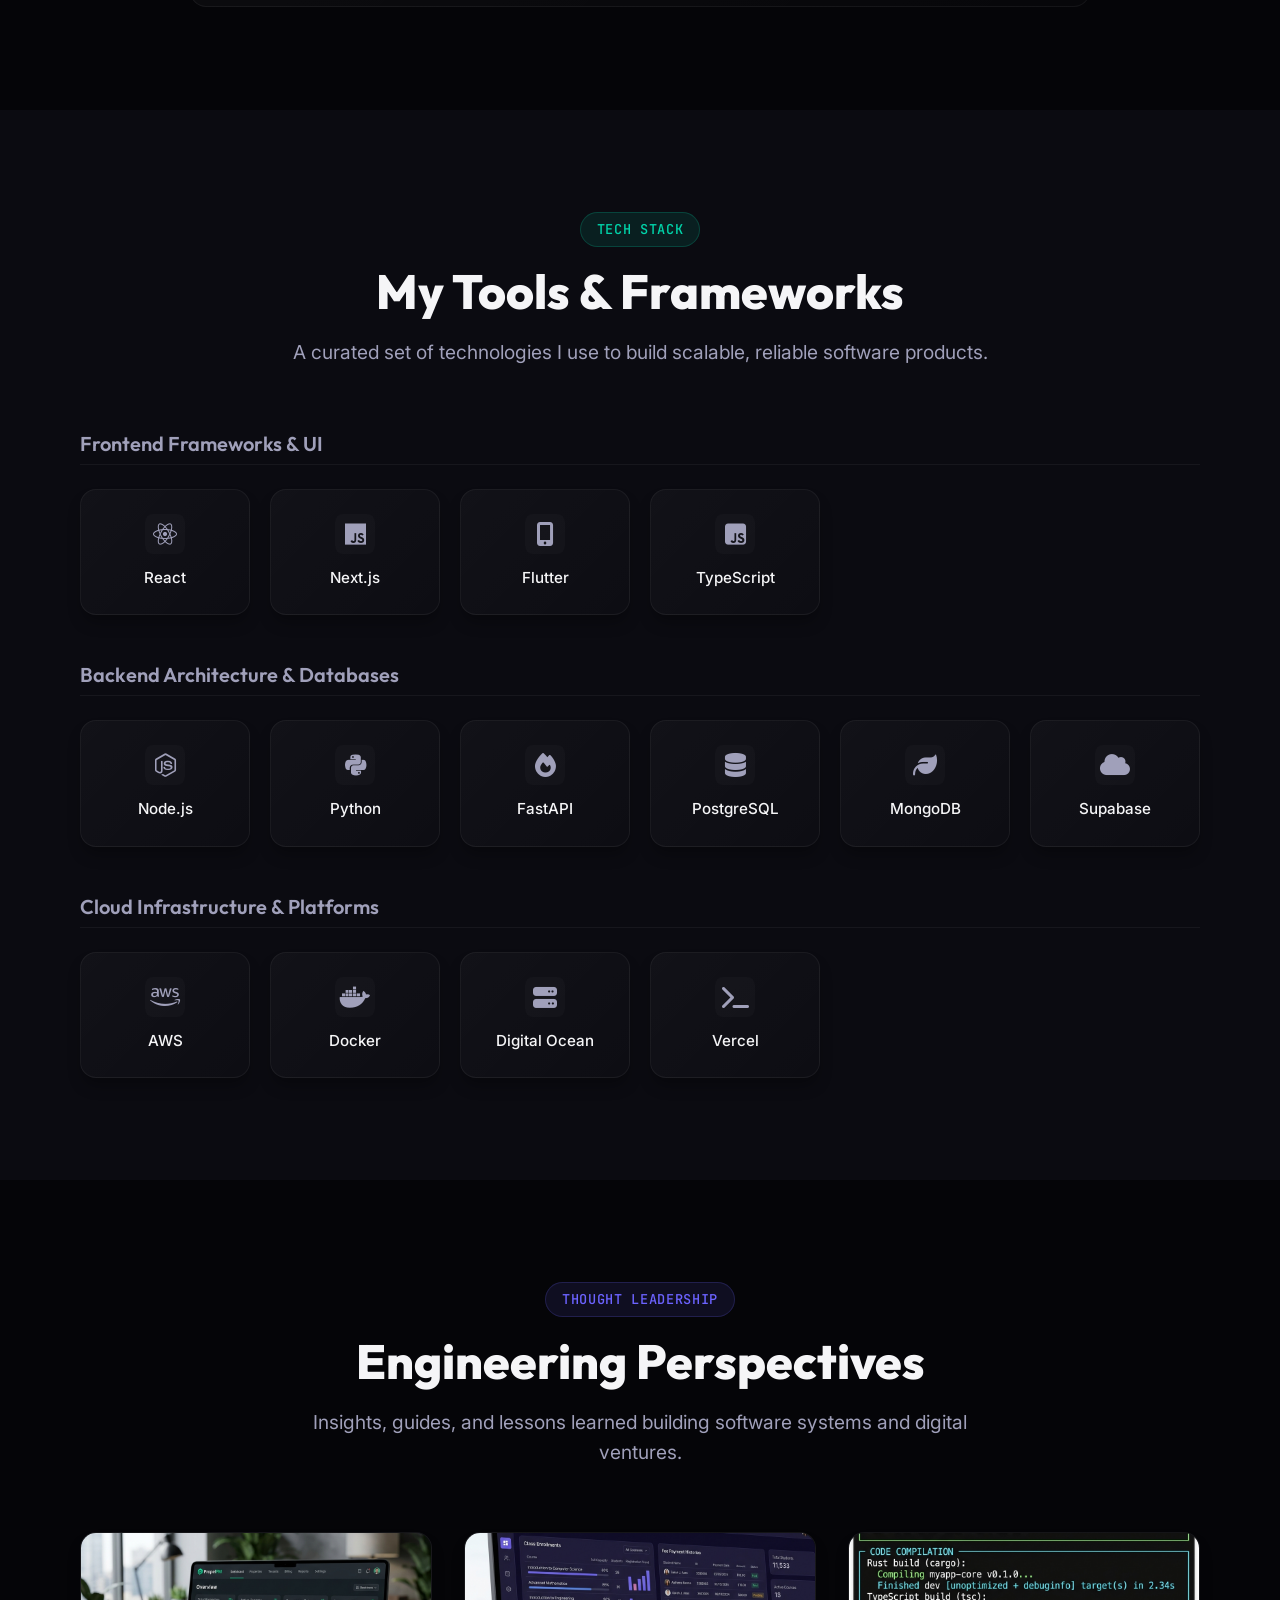
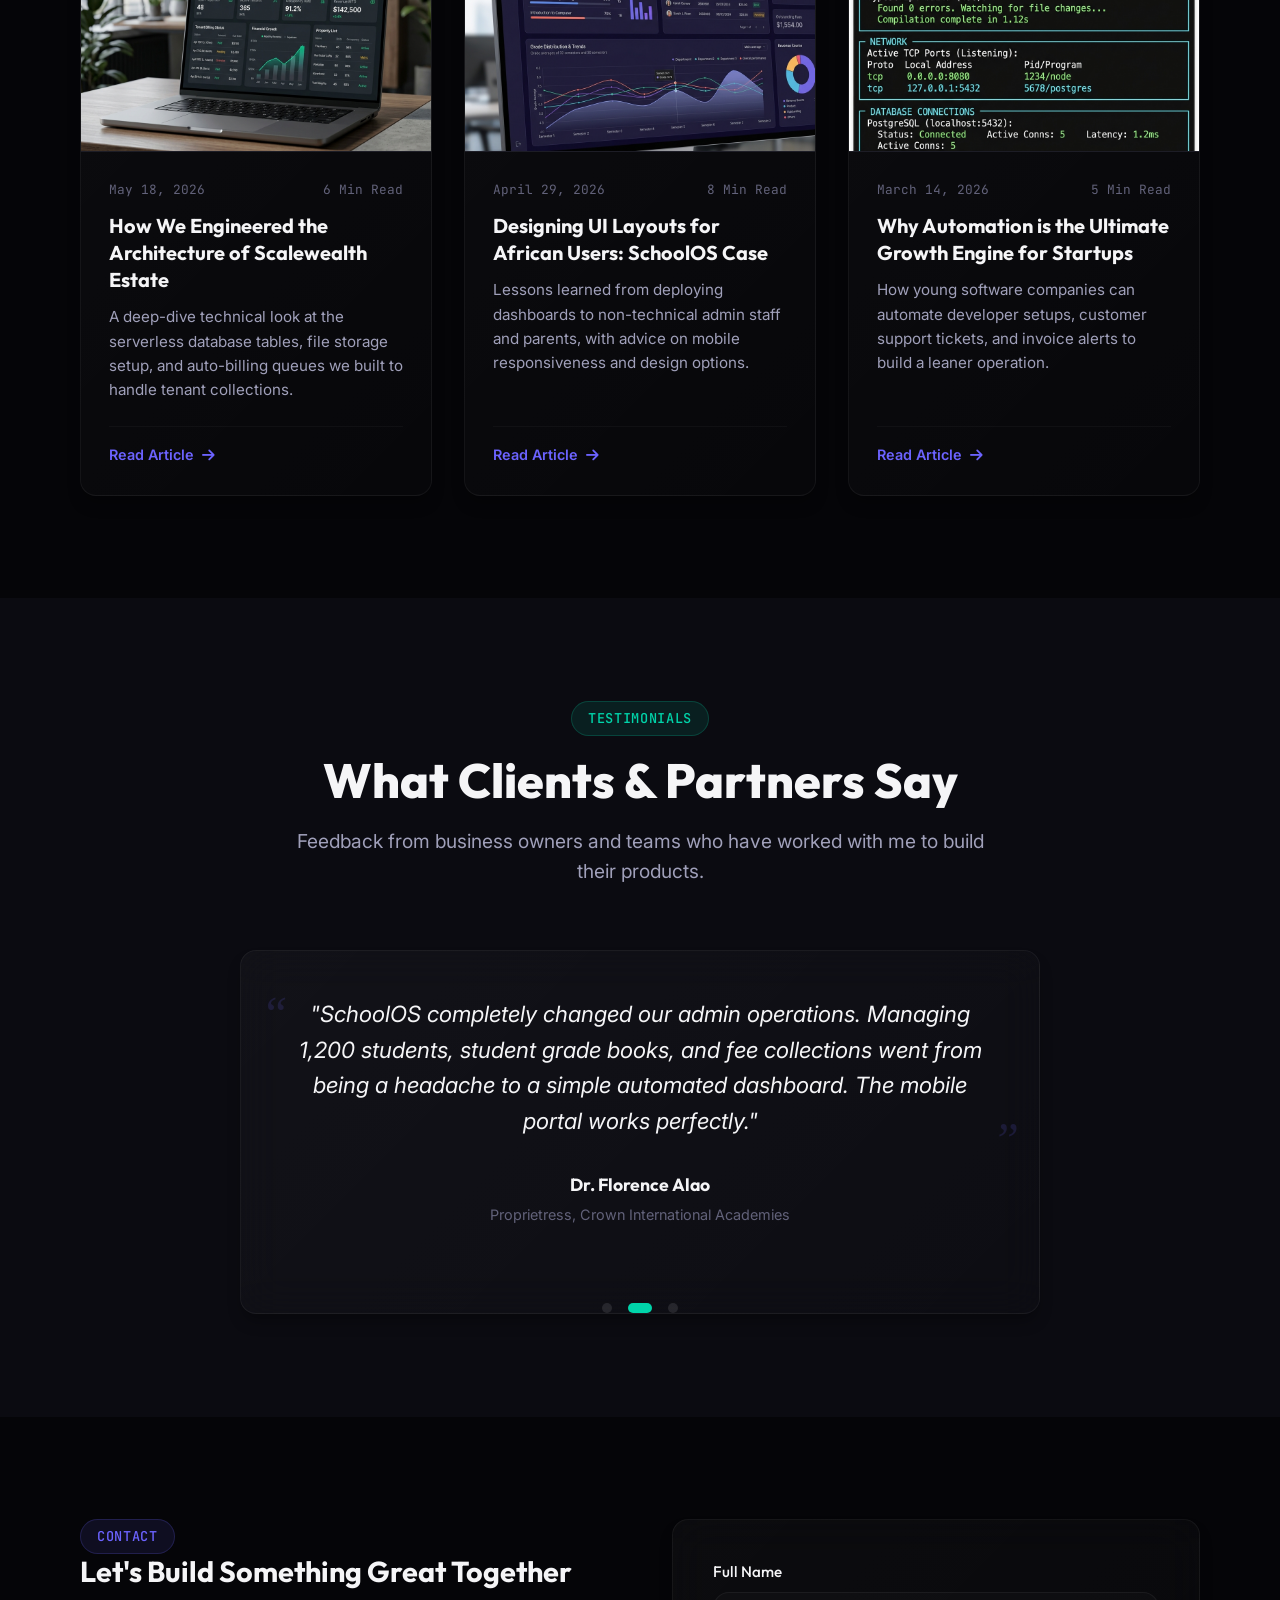
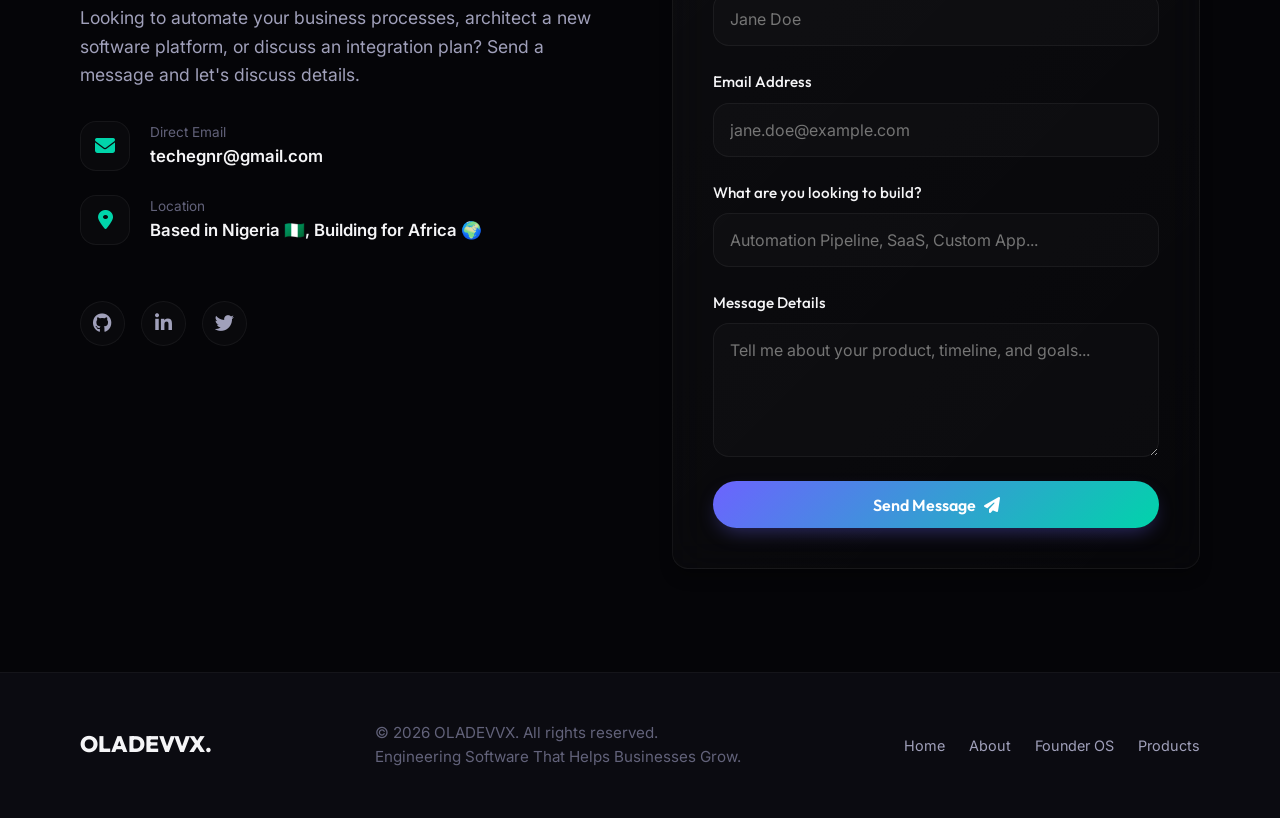
==== commit ebfa744a: "feat: use background-removed creative portrait and update contact email to techegnr@gmail.com" ====
--- a/index.html
+++ b/index.html
@@ -141,7 +141,7 @@
         <!-- Snapshot visual representation -->
         <div class="snapshot-visual reveal-on-scroll">
           <div class="snapshot-img-container">
-            <img src="assets/founder.jpg" alt="Oladevvx - OLADEVVX Founder" class="snapshot-img">
+            <img src="assets/founder.png" alt="Oladevvx - OLADEVVX Founder" class="snapshot-img">
             <div class="hud-bracket top-left"></div>
             <div class="hud-bracket top-right"></div>
             <div class="hud-bracket bottom-left"></div>
@@ -1259,7 +1259,7 @@
               </div>
               <div class="contact-item-text">
                 <span>Direct Email</span>
-                <a href="mailto:olamide@oladevvx.com">olamide@oladevvx.com</a>
+                <a href="mailto:techegnr@gmail.com">techegnr@gmail.com</a>
               </div>
             </div>
             
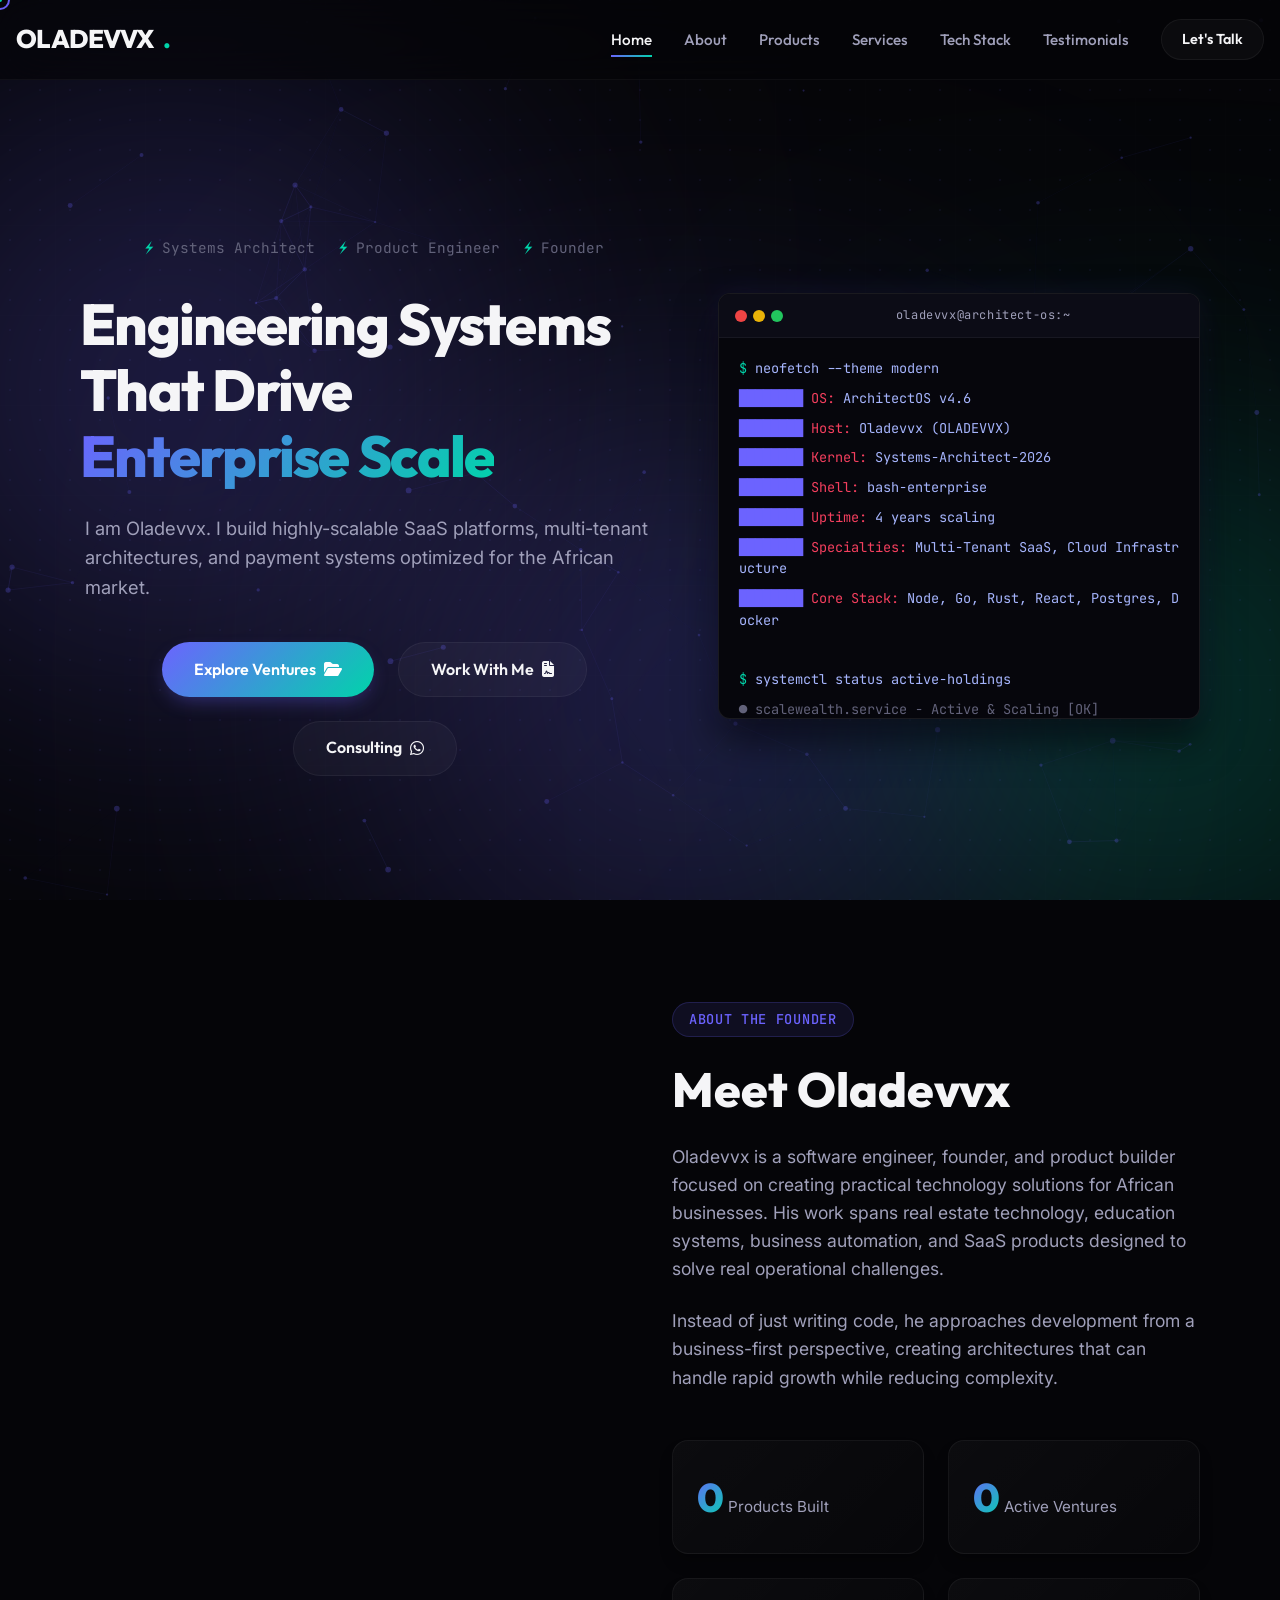
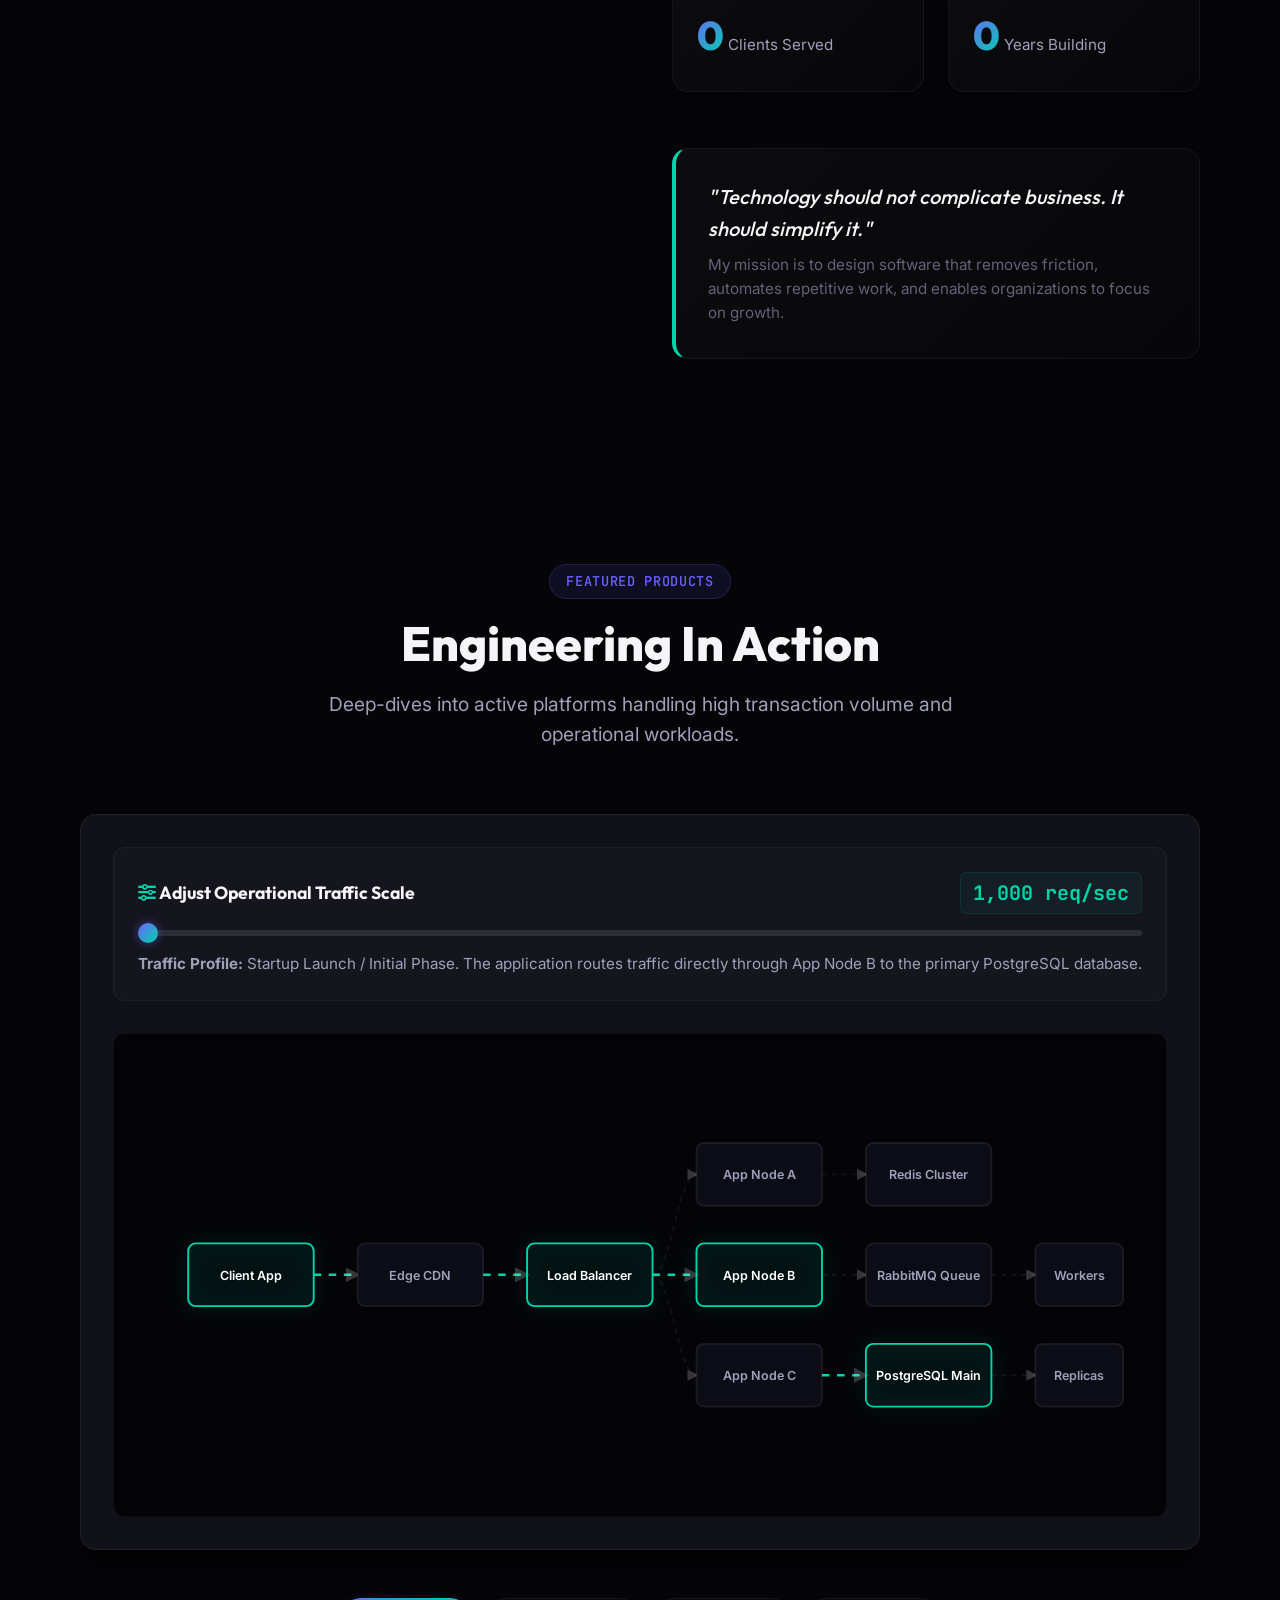
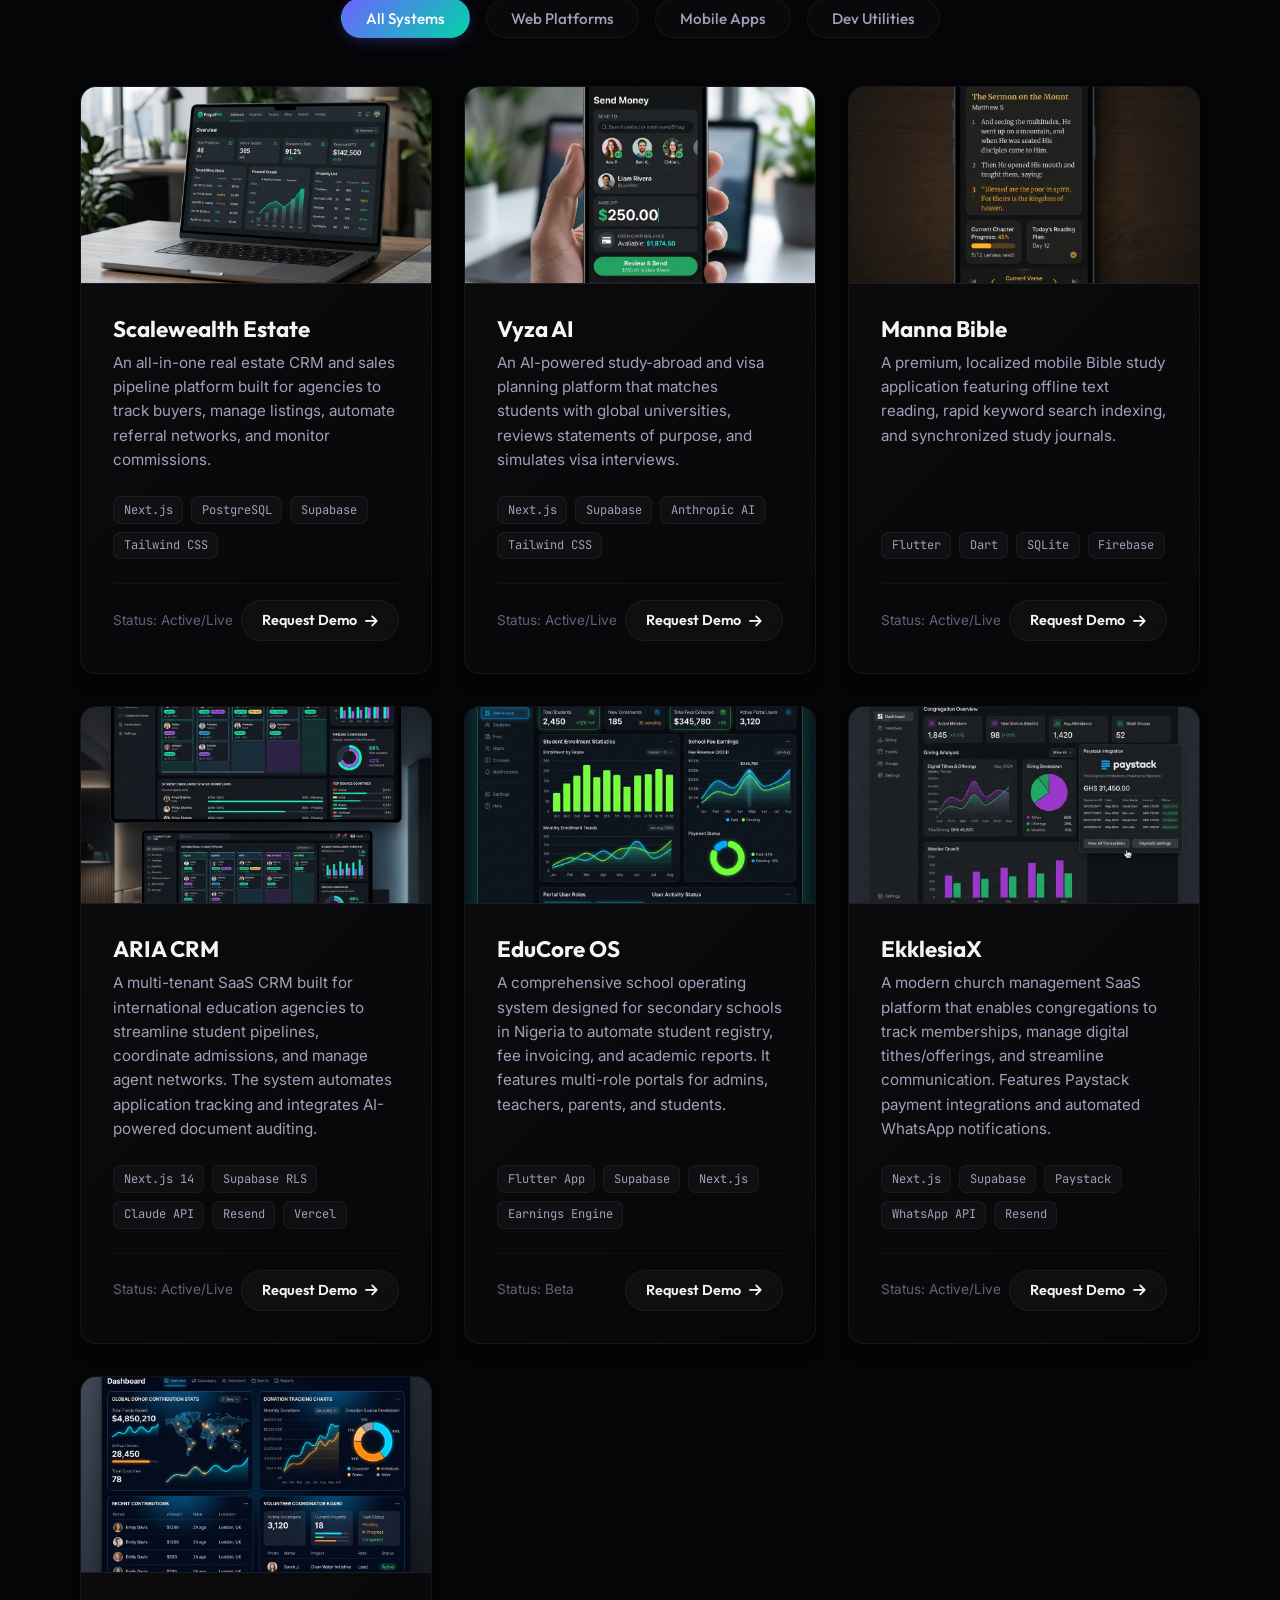
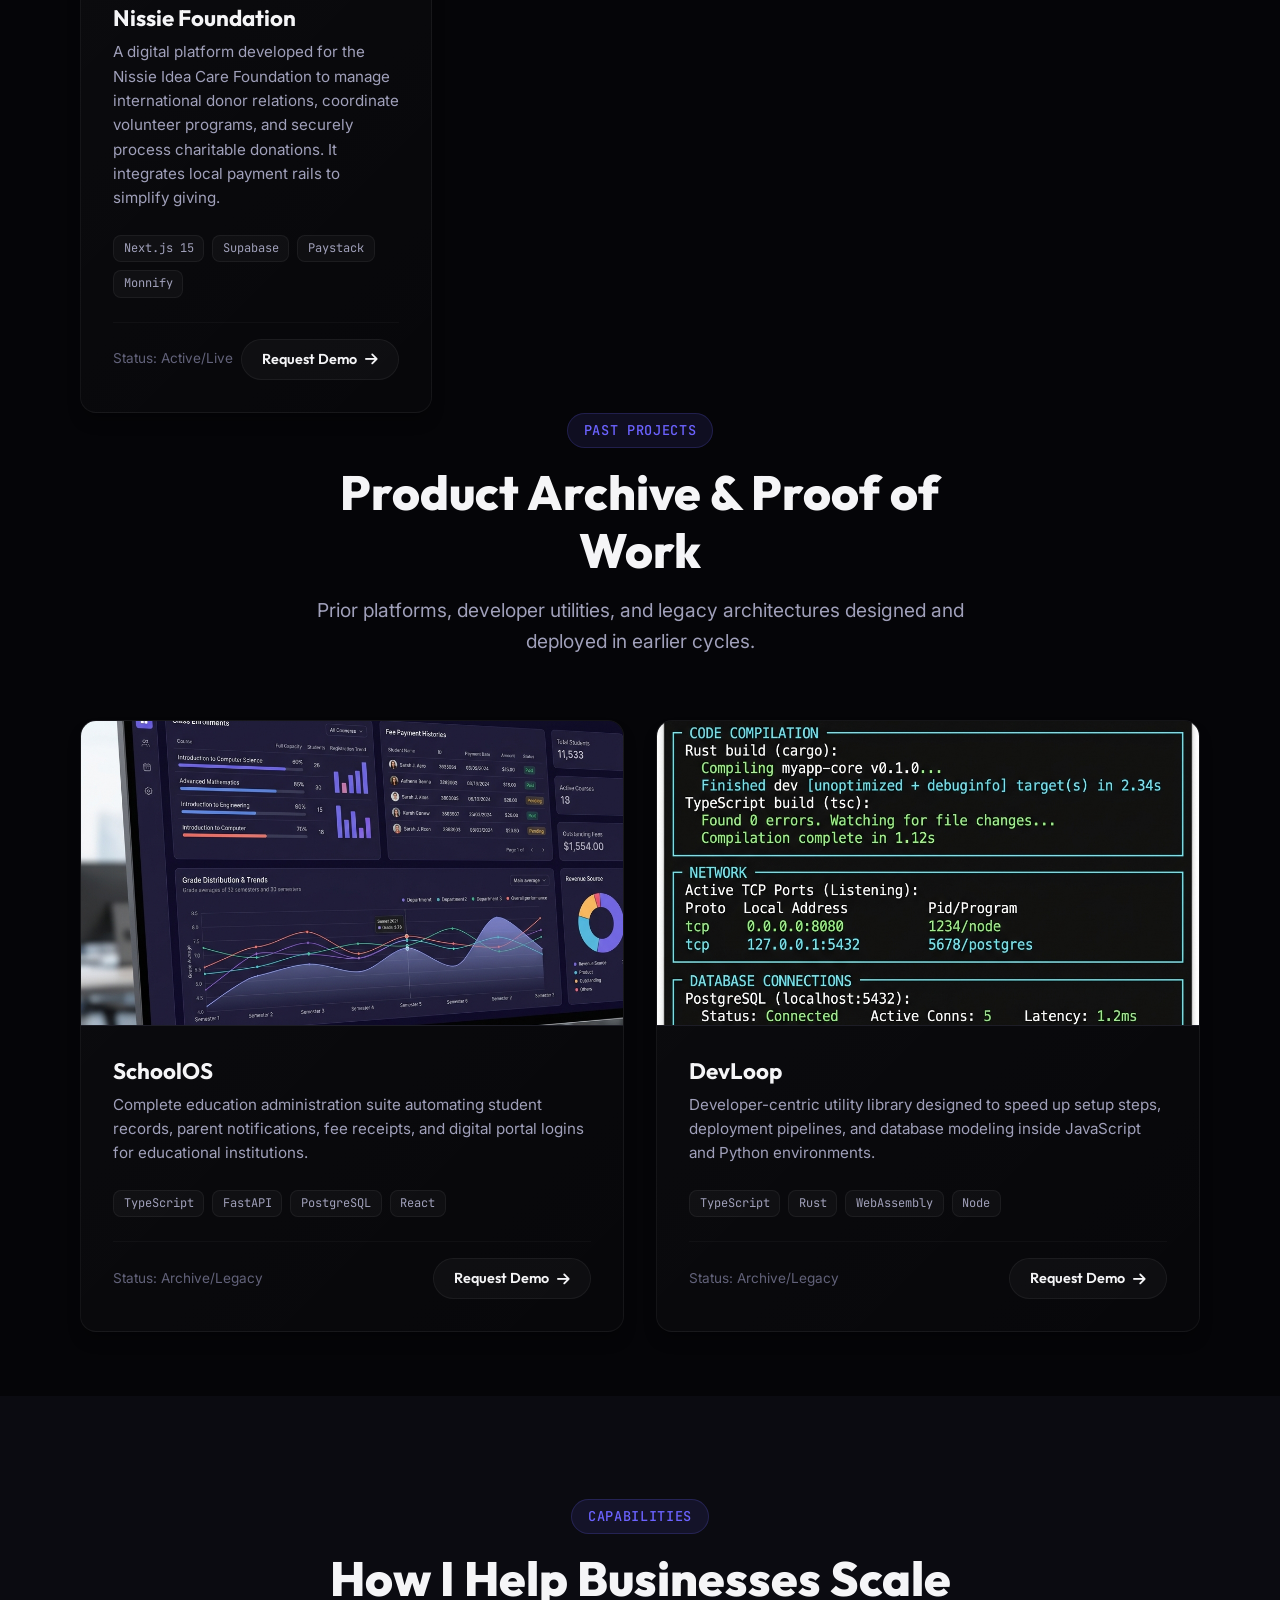
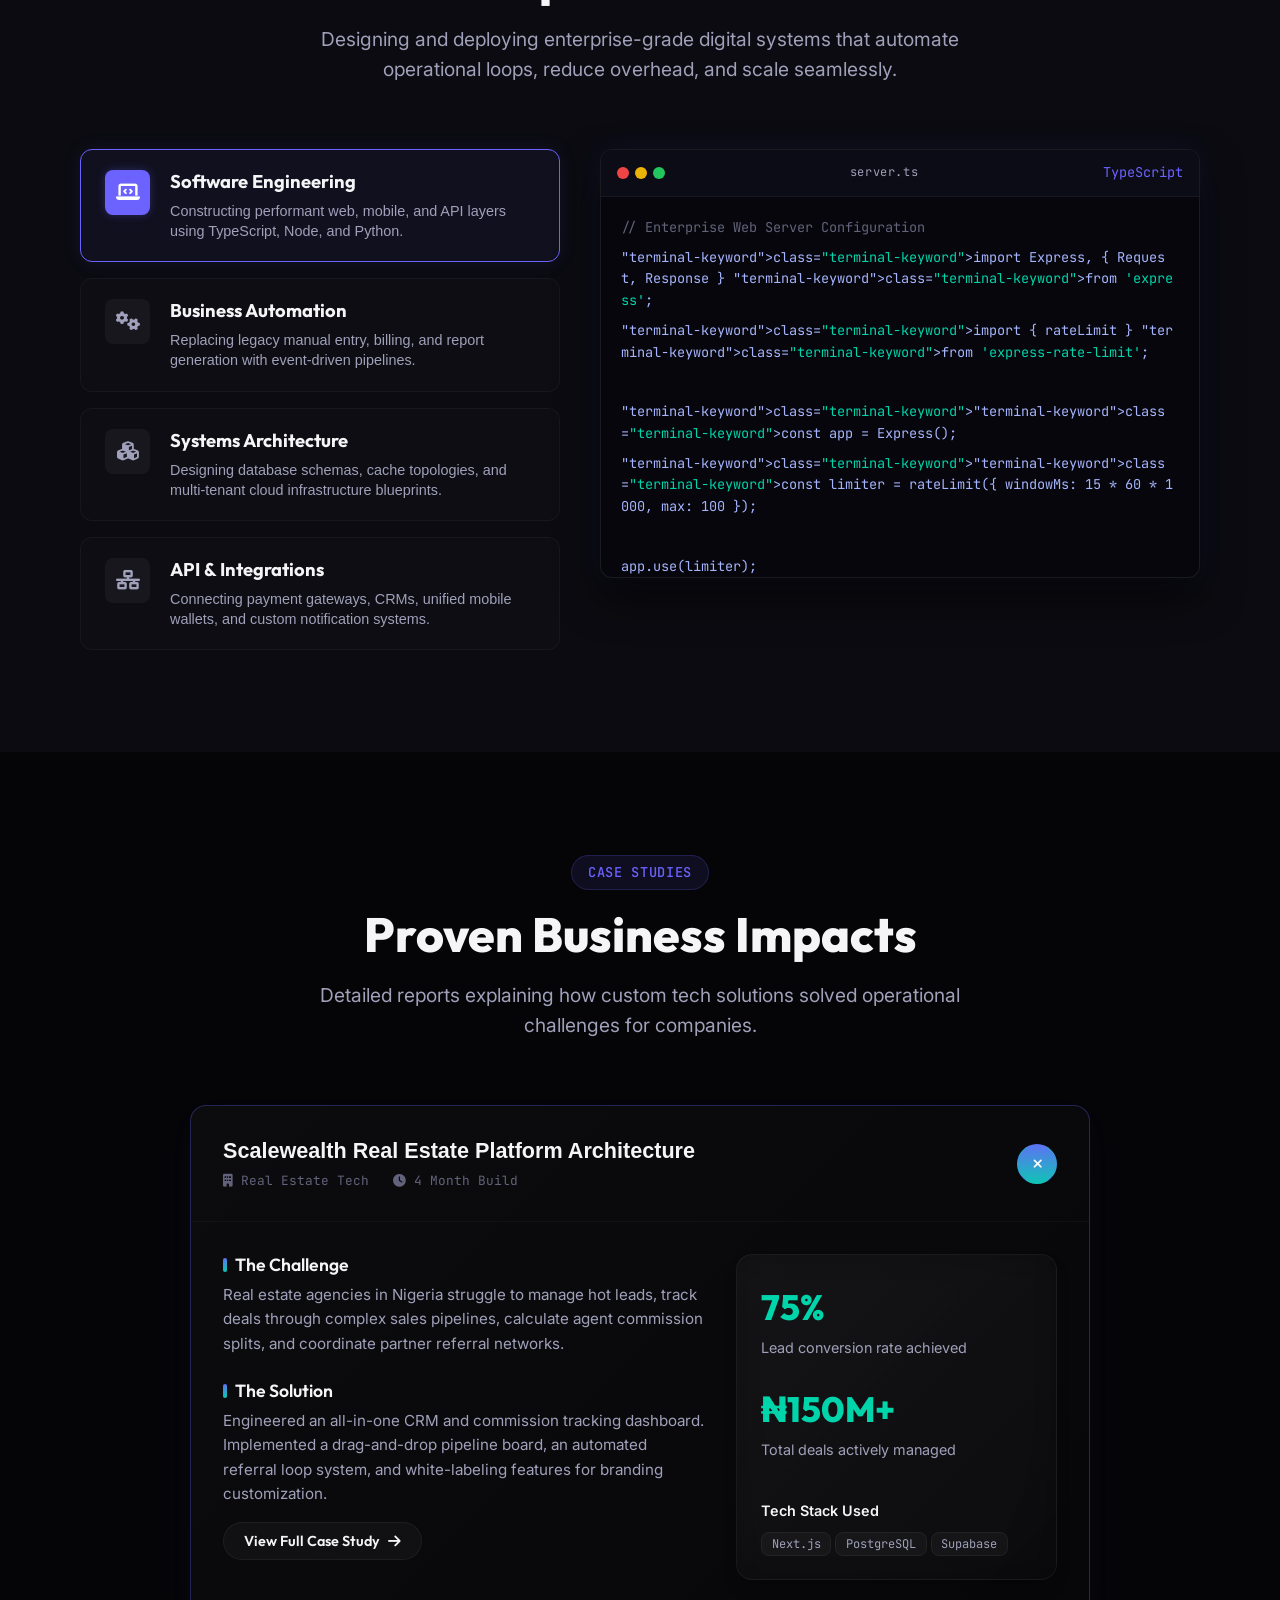
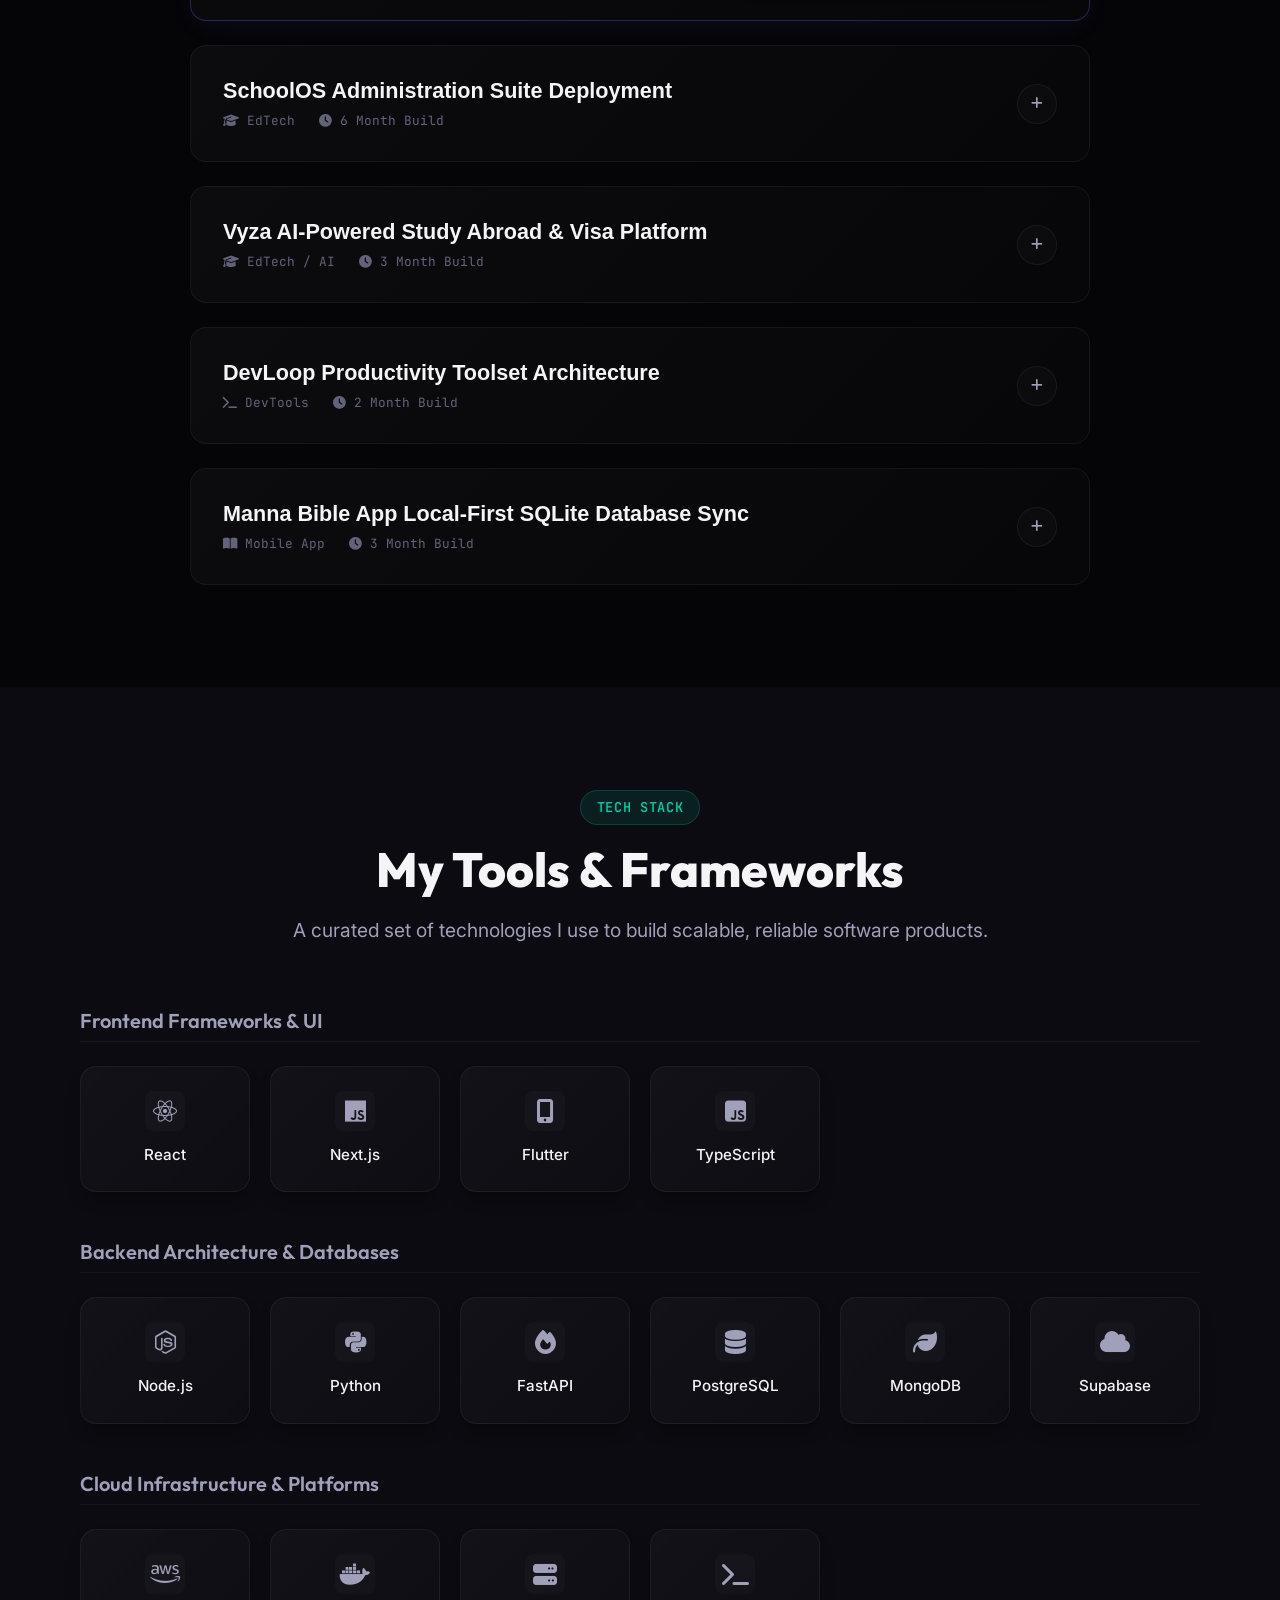
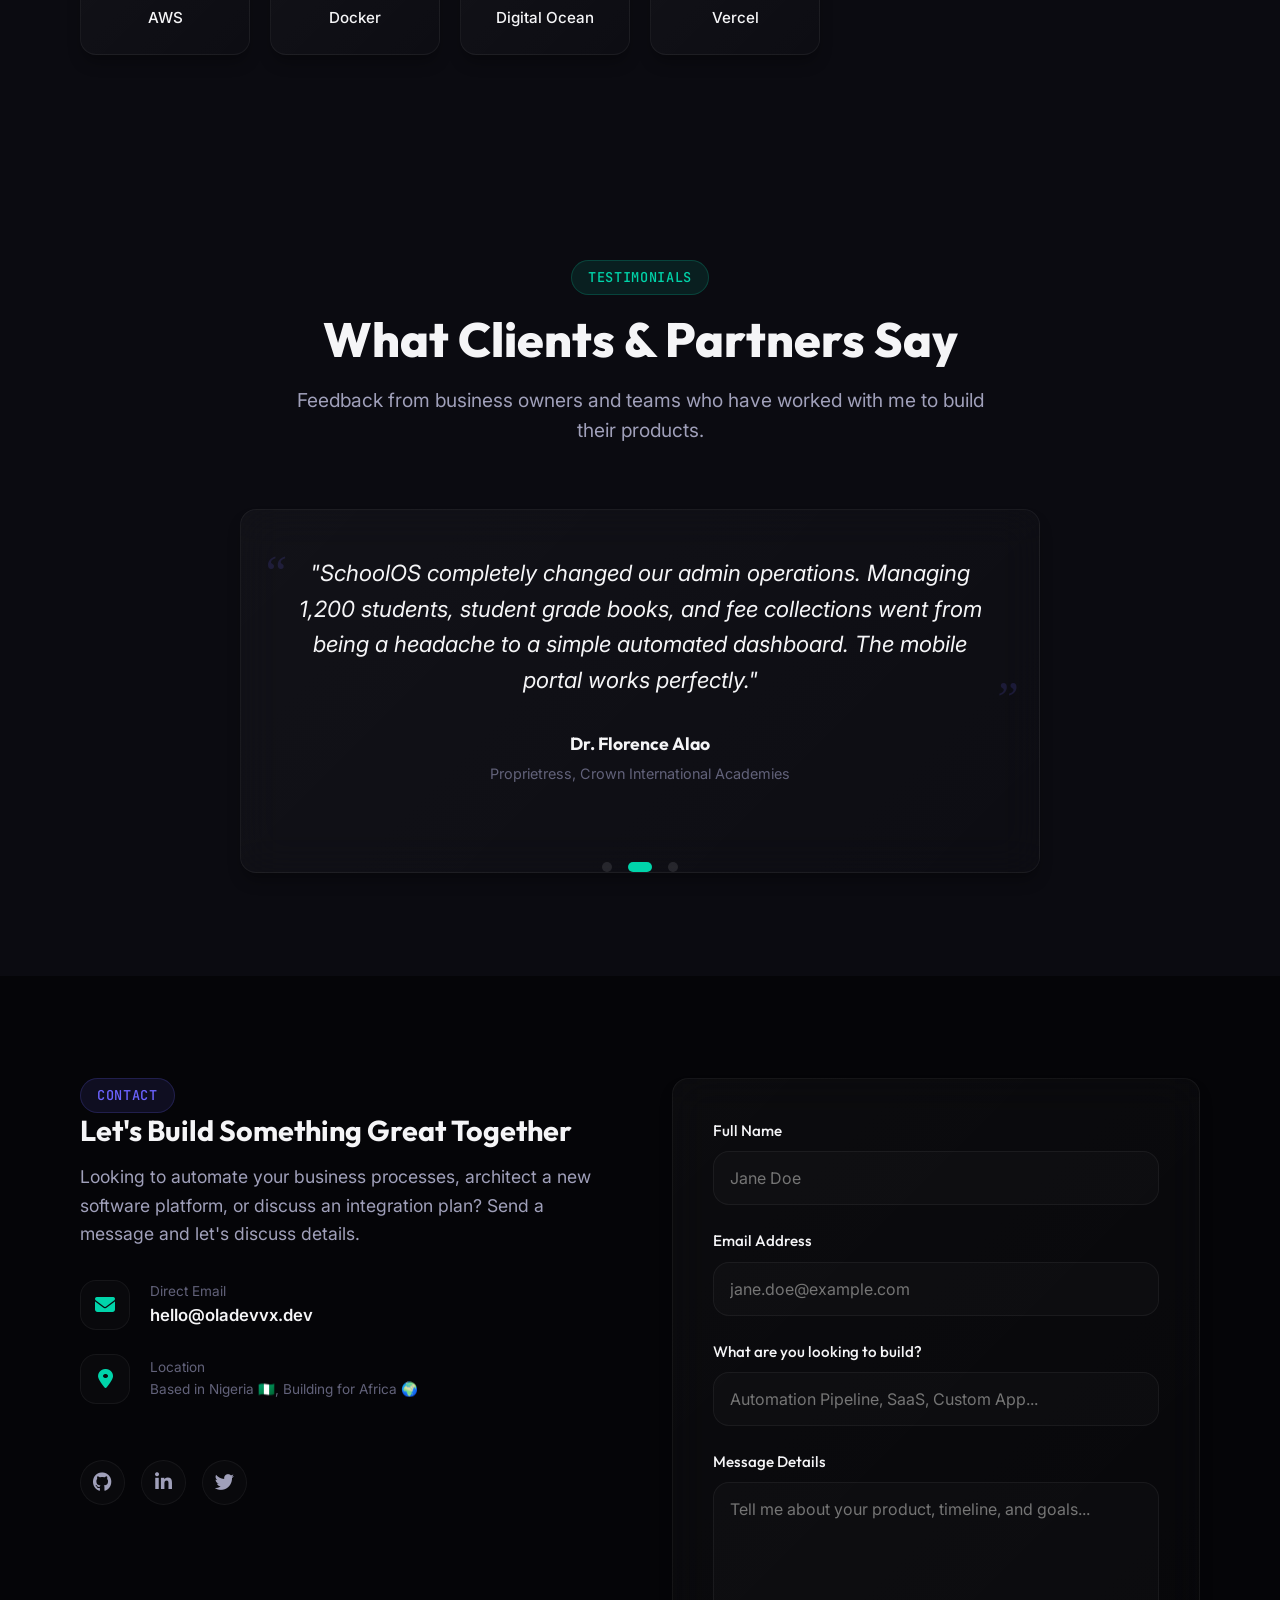
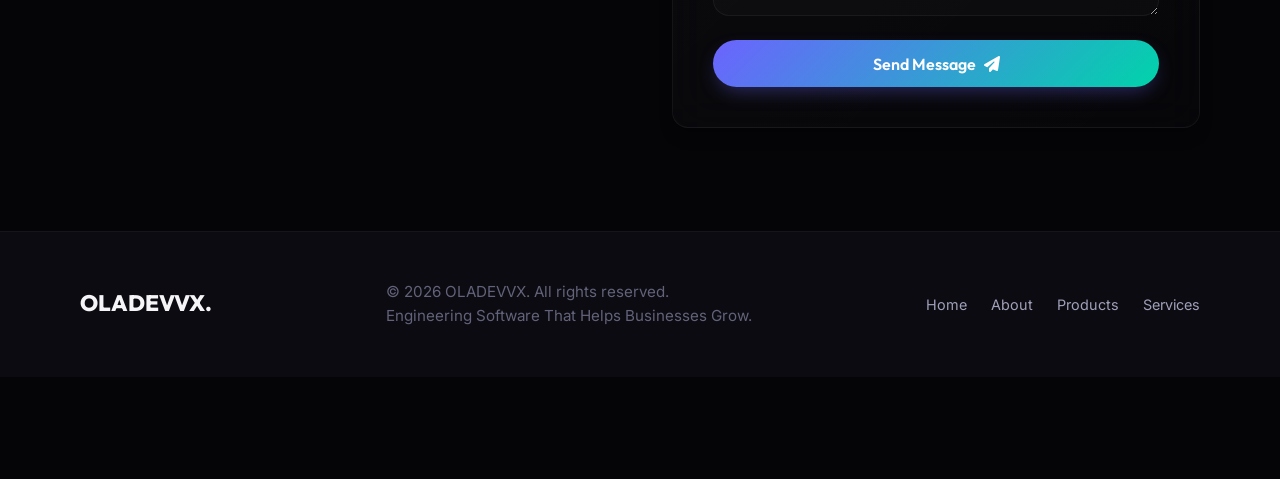
==== commit d98fa6b9: "feat: complete Loop 1-5 updates, including rebranding, new ventures, request modal form, and work-wi" ====
--- a/index.html
+++ b/index.html
@@ -8,6 +8,20 @@
   <title>OLADEVVX | Software Engineer, Product Architect &amp; Founder</title>
   <meta name="description" content="Oladevvx - Software Engineer &amp; Product Architect building systems that help businesses scale through automation, digital transformation, and modern tech.">
   <meta name="keywords" content="Oladevvx, OLADEVVX, Software Engineer Nigeria, Product Architect Africa, Scalewealth Estate, SchoolOS, Business Automation, Tech Founder">
+  
+  <!-- Open Graph / Facebook -->
+  <meta property="og:type" content="website">
+  <meta property="og:url" content="https://oladevvx.web.app">
+  <meta property="og:title" content="OLADEVVX | Software Engineer &amp; Product Architect">
+  <meta property="og:description" content="Oladevvx - Systems Architect building custom software and SaaS platforms to help businesses grow through automation.">
+  <meta property="og:image" content="https://oladevvx.web.app/assets/founder.png">
+
+  <!-- Twitter -->
+  <meta name="twitter:card" content="summary_large_image">
+  <meta name="twitter:url" content="https://oladevvx.web.app">
+  <meta name="twitter:title" content="OLADEVVX | Software Engineer &amp; Product Architect">
+  <meta name="twitter:description" content="Oladevvx - Systems Architect building custom software and SaaS platforms to help businesses grow through automation.">
+  <meta name="twitter:image" content="https://oladevvx.web.app/assets/founder.png">
   
   <!-- Favicon placeholder (Uses high quality SVG inline) -->
   <link rel="icon" type="image/svg+xml" href="data:image/svg+xml,%3Csvg xmlns='http://www.w3.org/2000/svg' viewBox='0 0 100 100'%3E%3Crect width='100' height='100' rx='20' fill='%230b0b11'/%3E%3Cpath d='M30 30h40v10H40v10h30v10H40v10h30v10H30z' fill='url(%23g)'/%3E%3Cdefs%3E%3ClinearGradient id='g' x1='0%25' y1='0%25' x2='100%25' y2='100%25'%3E%3Cstop offset='0%25' stop-color='%236c63ff'/%3E%3Cstop offset='100%25' stop-color='%2300d4aa'/%3E%3C/linearGradient%3E%3C/defs%3E%3C/svg%3E">
@@ -53,12 +67,9 @@
         <ul class="nav-menu">
           <li><a href="#hero" class="nav-link active">Home</a></li>
           <li><a href="#about" class="nav-link">About</a></li>
-          <li><a href="#founder-os" class="nav-link">Founder OS</a></li>
           <li><a href="#products" class="nav-link">Products</a></li>
           <li><a href="#services" class="nav-link">Services</a></li>
-          <li><a href="#case-studies" class="nav-link">Case Studies</a></li>
           <li><a href="#tech" class="nav-link">Tech Stack</a></li>
-          <li><a href="#blog" class="nav-link">Thought Leadership</a></li>
           <li><a href="#testimonials" class="nav-link">Testimonials</a></li>
           <li><a href="https://wa.me/2349067914511?text=Hello%20Oladevvx,%20I'm%20interested%20in%20working%20with%20you!" class="btn btn-secondary btn-sm" target="_blank" rel="noopener">Let's Talk</a></li>
         </ul>
@@ -89,11 +100,14 @@
             I am Oladevvx. I build highly-scalable SaaS platforms, multi-tenant architectures, and payment systems optimized for the African market.
           </p>
           <div class="hero-ctas reveal-on-scroll delay-300">
-            <a href="#founder-os" class="btn btn-primary">
-              Systems Control <i class="fas fa-terminal"></i>
+            <a href="#products" class="btn btn-primary">
+              Explore Ventures <i class="fas fa-folder-open"></i>
+            </a>
+            <a href="work-with-me.html" class="btn btn-secondary">
+              Work With Me <i class="fas fa-file-contract"></i>
             </a>
             <a href="https://wa.me/2349067914511?text=Hello%20Oladevvx,%20I'm%20interested%20in%20working%20with%20you!" class="btn btn-secondary" target="_blank" rel="noopener">
-              Request Consulting <i class="fab fa-whatsapp"></i>
+              Consulting <i class="fab fa-whatsapp"></i>
             </a>
           </div>
         </div>
@@ -167,15 +181,15 @@
           <!-- Animated Stats grid -->
           <div class="snapshot-stats">
             <div class="glass-panel stat-card">
+              <span class="stat-number" data-target="7" data-suffix="+">0</span>
+              <span class="stat-label">Products Built</span>
+            </div>
+            <div class="glass-panel stat-card">
               <span class="stat-number" data-target="5" data-suffix="+">0</span>
-              <span class="stat-label">Products Built</span>
+              <span class="stat-label">Active Ventures</span>
             </div>
             <div class="glass-panel stat-card">
-              <span class="stat-number" data-target="3" data-suffix="+">0</span>
-              <span class="stat-label">Active Ventures</span>
-            </div>
-            <div class="glass-panel stat-card">
-              <span class="stat-number" data-target="50" data-suffix="+">0</span>
+              <span class="stat-number" data-target="15" data-suffix="+">0</span>
               <span class="stat-label">Clients Served</span>
             </div>
             <div class="glass-panel stat-card">
@@ -197,174 +211,7 @@
     </div>
   </section>
 
-  <!-- ==========================================================================
-     3. Founder OS Section (Timeline / Ecosystem Mapping)
-     ========================================================================== -->
-  <section id="founder-os" class="section" style="background-color: var(--bg-secondary);">
-    <div class="container">
-      <div class="section-header reveal-on-scroll">
-        <span class="badge badge-green">Founder OS</span>
-        <h2>Enterprise Telemetry Cockpit</h2>
-        <p>A systems-level live overview of proprietary SaaS platforms, transaction rails, and business automation infrastructures designed and deployed by OLADEVVX.</p>
-      </div>
-      
-      <div class="cockpit-dashboard reveal-on-scroll">
-        <div class="cockpit-main">
-          <div class="cockpit-title-row">
-            <div class="os-header-block" style="margin-bottom: 0;">
-              <h3><i class="fas fa-terminal" style="color: var(--accent-secondary);"></i> System Monitoring Room</h3>
-              <p style="margin: 0; font-size: 0.9rem; color: var(--text-secondary);">Real-time telemetry feeds from active cloud platforms.</p>
-            </div>
-            <div class="cockpit-clock" id="telemetry-clock">2026-06-15 00:00:00 UTC</div>
-          </div>
-          
-          <div class="cockpit-systems-grid">
-            
-            <!-- Card 1: ScaleWealth -->
-            <div class="cockpit-system-card">
-              <div class="cockpit-card-header">
-                <span class="cockpit-card-name">Scalewealth Estate</span>
-                <span class="cockpit-status-dot status-active" title="Operational"></span>
-              </div>
-              <div class="cockpit-metrics-grid">
-                <div class="cockpit-metric-item">
-                  <span class="cockpit-metric-label">Users</span>
-                  <span class="cockpit-metric-value" id="sw-users">0</span>
-                </div>
-                <div class="cockpit-metric-item">
-                  <span class="cockpit-metric-label">Latency</span>
-                  <span class="cockpit-metric-value" id="sw-latency">0ms</span>
-                </div>
-                <div class="cockpit-metric-item">
-                  <span class="cockpit-metric-label">CPU</span>
-                  <span class="cockpit-metric-value" id="sw-cpu">0%</span>
-                </div>
-              </div>
-              <div class="cockpit-chart-container">
-                <span class="cockpit-metric-label">Load Trend</span>
-                <canvas id="sw-sparkline" style="width: 120px; height: 30px;"></canvas>
-              </div>
-            </div>
-            
-            <!-- Card 2: SchoolOS -->
-            <div class="cockpit-system-card">
-              <div class="cockpit-card-header">
-                <span class="cockpit-card-name">SchoolOS Enterprise</span>
-                <span class="cockpit-status-dot status-active" title="Operational"></span>
-              </div>
-              <div class="cockpit-metrics-grid">
-                <div class="cockpit-metric-item">
-                  <span class="cockpit-metric-label">Users</span>
-                  <span class="cockpit-metric-value" id="sos-users">0</span>
-                </div>
-                <div class="cockpit-metric-item">
-                  <span class="cockpit-metric-label">Latency</span>
-                  <span class="cockpit-metric-value" id="sos-latency">0ms</span>
-                </div>
-                <div class="cockpit-metric-item">
-                  <span class="cockpit-metric-label">CPU</span>
-                  <span class="cockpit-metric-value" id="sos-cpu">0%</span>
-                </div>
-              </div>
-              <div class="cockpit-chart-container">
-                <span class="cockpit-metric-label">Load Trend</span>
-                <canvas id="sos-sparkline" style="width: 120px; height: 30px;"></canvas>
-              </div>
-            </div>
-            
-            <!-- Card 3: Vyza AI -->
-            <div class="cockpit-system-card">
-              <div class="cockpit-card-header">
-                <span class="cockpit-card-name">Vyza AI</span>
-                <span class="cockpit-status-dot status-active" title="Operational"></span>
-              </div>
-              <div class="cockpit-metrics-grid">
-                <div class="cockpit-metric-item">
-                  <span class="cockpit-metric-label">Users</span>
-                  <span class="cockpit-metric-value" id="vyza-users">0</span>
-                </div>
-                <div class="cockpit-metric-item">
-                  <span class="cockpit-metric-label">Response</span>
-                  <span class="cockpit-metric-value" id="vyza-latency">0ms</span>
-                </div>
-                <div class="cockpit-metric-item">
-                  <span class="cockpit-metric-label">Accuracy</span>
-                  <span class="cockpit-metric-value" id="vyza-cpu">0%</span>
-                </div>
-              </div>
-              <div class="cockpit-chart-container">
-                <span class="cockpit-metric-label">Load Trend</span>
-                <canvas id="vyza-sparkline" style="width: 120px; height: 30px;"></canvas>
-              </div>
-            </div>
-            
-            <!-- Card 4: Manna Bible App -->
-            <div class="cockpit-system-card">
-              <div class="cockpit-card-header">
-                <span class="cockpit-card-name">Manna Bible App</span>
-                <span class="cockpit-status-dot status-active" title="Operational"></span>
-              </div>
-              <div class="cockpit-metrics-grid">
-                <div class="cockpit-metric-item">
-                  <span class="cockpit-metric-label">Users</span>
-                  <span class="cockpit-metric-value" id="mn-users">0</span>
-                </div>
-                <div class="cockpit-metric-item">
-                  <span class="cockpit-metric-label">Latency</span>
-                  <span class="cockpit-metric-value" id="mn-latency">0ms</span>
-                </div>
-                <div class="cockpit-metric-item">
-                  <span class="cockpit-metric-label">CPU</span>
-                  <span class="cockpit-metric-value" id="mn-cpu">0%</span>
-                </div>
-              </div>
-              <div class="cockpit-chart-container">
-                <span class="cockpit-metric-label">Load Trend</span>
-                <canvas id="mn-sparkline" style="width: 120px; height: 30px;"></canvas>
-              </div>
-            </div>
-            
-          </div>
-        </div>
-        
-        <!-- Sidebar: Global Info & Micro Console -->
-        <div class="os-sidebar-column">
-          <div class="glass-panel" style="height: 100%; display: flex; flex-direction: column; gap: 1.5rem; padding: 1.5rem;">
-            <h3 class="text-gradient" style="font-size: 1.25rem;">Automation Pipelines</h3>
-            
-            <div class="cockpit-system-card" style="background: rgba(255, 255, 255, 0.02); margin-top: auto;">
-              <div class="cockpit-card-header">
-                <span class="cockpit-card-name">DevLoop CLI &amp; Utilities</span>
-                <span class="cockpit-status-dot status-active"></span>
-              </div>
-              <div class="cockpit-metrics-grid" style="grid-template-columns: repeat(2, 1fr);">
-                <div class="cockpit-metric-item">
-                  <span class="cockpit-metric-label">Downloads</span>
-                  <span class="cockpit-metric-value" id="dl-downloads">0</span>
-                </div>
-                <div class="cockpit-metric-item">
-                  <span class="cockpit-metric-label">Uptime</span>
-                  <span class="cockpit-metric-value" id="dl-uptime">99.98%</span>
-                </div>
-              </div>
-            </div>
-            
-            <div style="border-top: 1px solid rgba(255, 255, 255, 0.05); padding-top: 1rem;">
-              <span class="cockpit-metric-label" style="display: block; margin-bottom: 0.5rem;">Console Activity Logs</span>
-              <div class="mock-terminal" style="font-size: 0.75rem; border: none; box-shadow: none;">
-                <div class="terminal-body" style="min-height: 125px; padding: 0.75rem; background: #030307;" id="cockpit-terminal">
-                  <div class="terminal-line"><span class="terminal-comment">// Cockpit telemetry initialized...</span></div>
-                  <div class="terminal-line"><span class="terminal-comment">// Connected to core database clusters.</span></div>
-                  <div class="terminal-line"><span class="terminal-prompt">></span> Listening for client heartbeats...</div>
-                </div>
-              </div>
-            </div>
-          </div>
-        </div>
-        
-      </div>
-    </div>
-  </section>
+
 
   <!-- ==========================================================================
      4. Featured Products (Product Ecosystem Section)
@@ -499,7 +346,7 @@
       
       <div class="product-carousel reveal-on-scroll delay-100">
         
-        <!-- Product Card 1 -->
+        <!-- Product Card 1: Scalewealth Estate -->
         <div class="glass-panel product-card web-apps">
           <div class="product-media">
             <img src="assets/scalewealth.png" alt="Scalewealth Estate dashboard layout" class="product-img">
@@ -519,13 +366,187 @@
               <span class="product-tag">Tailwind CSS</span>
             </div>
             <div class="product-footer">
-              <span style="font-size: 0.85rem; color: var(--text-muted);">Status: Active/Scaling</span>
-              <a href="javascript:void(0)" class="btn btn-secondary btn-sm launch-sandbox-btn" data-project="Scalewealth Estate">Launch App <i class="fas fa-external-link-alt"></i></a>
-            </div>
-          </div>
-        </div>
-        
-        <!-- Product Card 2 -->
+              <span style="font-size: 0.85rem; color: var(--text-muted);">Status: Active/Live</span>
+              <a href="javascript:void(0)" class="btn btn-secondary btn-sm launch-sandbox-btn" data-project="Scalewealth Estate">Request Demo <i class="fas fa-arrow-right"></i></a>
+            </div>
+          </div>
+        </div>
+        
+        <!-- Product Card 2: Vyza AI -->
+        <div class="glass-panel product-card web-apps mobile">
+          <div class="product-media">
+            <img src="assets/vyza.png" alt="Vyza AI interface layout" class="product-img">
+            <div class="product-media-overlay">
+              <a href="case-studies/vyza.html" class="btn btn-secondary btn-sm">Read Case Study</a>
+            </div>
+          </div>
+          <div class="product-body">
+            <h3 class="product-title">Vyza AI</h3>
+            <p class="product-desc">
+              An AI-powered study-abroad and visa planning platform that matches students with global universities, reviews statements of purpose, and simulates visa interviews.
+            </p>
+            <div class="product-tags">
+              <span class="product-tag">Next.js</span>
+              <span class="product-tag">Supabase</span>
+              <span class="product-tag">Anthropic AI</span>
+              <span class="product-tag">Tailwind CSS</span>
+            </div>
+            <div class="product-footer">
+              <span style="font-size: 0.85rem; color: var(--text-muted);">Status: Active/Live</span>
+              <a href="javascript:void(0)" class="btn btn-secondary btn-sm launch-sandbox-btn" data-project="Vyza AI">Request Demo <i class="fas fa-arrow-right"></i></a>
+            </div>
+          </div>
+        </div>
+
+        <!-- Product Card 3: Manna Bible -->
+        <div class="glass-panel product-card mobile">
+          <div class="product-media">
+            <img src="assets/mannabible.png" alt="Manna Bible study app layout" class="product-img">
+            <div class="product-media-overlay">
+              <a href="case-studies/mannabible.html" class="btn btn-secondary btn-sm">Read Case Study</a>
+            </div>
+          </div>
+          <div class="product-body">
+            <h3 class="product-title">Manna Bible</h3>
+            <p class="product-desc">
+              A premium, localized mobile Bible study application featuring offline text reading, rapid keyword search indexing, and synchronized study journals.
+            </p>
+            <div class="product-tags">
+              <span class="product-tag">Flutter</span>
+              <span class="product-tag">Dart</span>
+              <span class="product-tag">SQLite</span>
+              <span class="product-tag">Firebase</span>
+            </div>
+            <div class="product-footer">
+              <span style="font-size: 0.85rem; color: var(--text-muted);">Status: Active/Live</span>
+              <a href="javascript:void(0)" class="btn btn-secondary btn-sm launch-sandbox-btn" data-project="Manna Bible">Request Demo <i class="fas fa-arrow-right"></i></a>
+            </div>
+          </div>
+        </div>
+
+        <!-- Product Card 4: ARIA CRM -->
+        <div class="glass-panel product-card web-apps">
+          <div class="product-media">
+            <img src="assets/aria_crm.png" alt="ARIA CRM dashboard layout" class="product-img">
+            <div class="product-media-overlay">
+              <a href="case-studies/aria-crm.html" class="btn btn-secondary btn-sm">Read Case Study</a>
+            </div>
+          </div>
+          <div class="product-body">
+            <h3 class="product-title">ARIA CRM</h3>
+            <p class="product-desc">
+              A multi-tenant SaaS CRM built for international education agencies to streamline student pipelines, coordinate admissions, and manage agent networks. The system automates application tracking and integrates AI-powered document auditing.
+            </p>
+            <div class="product-tags">
+              <span class="product-tag">Next.js 14</span>
+              <span class="product-tag">Supabase RLS</span>
+              <span class="product-tag">Claude API</span>
+              <span class="product-tag">Resend</span>
+              <span class="product-tag">Vercel</span>
+            </div>
+            <div class="product-footer">
+              <span style="font-size: 0.85rem; color: var(--text-muted);">Status: Active/Live</span>
+              <a href="javascript:void(0)" class="btn btn-secondary btn-sm launch-sandbox-btn" data-project="ARIA CRM">Request Demo <i class="fas fa-arrow-right"></i></a>
+            </div>
+          </div>
+        </div>
+
+        <!-- Product Card 5: EduCore OS -->
+        <div class="glass-panel product-card web-apps mobile">
+          <div class="product-media">
+            <img src="assets/educore_os.png" alt="EduCore OS dashboard layout" class="product-img">
+            <div class="product-media-overlay">
+              <a href="case-studies/educore-os.html" class="btn btn-secondary btn-sm">Read Case Study</a>
+            </div>
+          </div>
+          <div class="product-body">
+            <h3 class="product-title">EduCore OS</h3>
+            <p class="product-desc">
+              A comprehensive school operating system designed for secondary schools in Nigeria to automate student registry, fee invoicing, and academic reports. It features multi-role portals for admins, teachers, parents, and students.
+            </p>
+            <div class="product-tags">
+              <span class="product-tag">Flutter App</span>
+              <span class="product-tag">Supabase</span>
+              <span class="product-tag">Next.js</span>
+              <span class="product-tag">Earnings Engine</span>
+            </div>
+            <div class="product-footer">
+              <span style="font-size: 0.85rem; color: var(--text-muted);">Status: Beta</span>
+              <a href="javascript:void(0)" class="btn btn-secondary btn-sm launch-sandbox-btn" data-project="EduCore OS">Request Demo <i class="fas fa-arrow-right"></i></a>
+            </div>
+          </div>
+        </div>
+
+        <!-- Product Card 6: EkklesiaX -->
+        <div class="glass-panel product-card web-apps">
+          <div class="product-media">
+            <img src="assets/ekklesia_x.png" alt="EkklesiaX dashboard layout" class="product-img">
+            <div class="product-media-overlay">
+              <a href="case-studies/ekklesiax.html" class="btn btn-secondary btn-sm">Read Case Study</a>
+            </div>
+          </div>
+          <div class="product-body">
+            <h3 class="product-title">EkklesiaX</h3>
+            <p class="product-desc">
+              A modern church management SaaS platform that enables congregations to track memberships, manage digital tithes/offerings, and streamline communication. Features Paystack payment integrations and automated WhatsApp notifications.
+            </p>
+            <div class="product-tags">
+              <span class="product-tag">Next.js</span>
+              <span class="product-tag">Supabase</span>
+              <span class="product-tag">Paystack</span>
+              <span class="product-tag">WhatsApp API</span>
+              <span class="product-tag">Resend</span>
+            </div>
+            <div class="product-footer">
+              <span style="font-size: 0.85rem; color: var(--text-muted);">Status: Active/Live</span>
+              <a href="javascript:void(0)" class="btn btn-secondary btn-sm launch-sandbox-btn" data-project="EkklesiaX">Request Demo <i class="fas fa-arrow-right"></i></a>
+            </div>
+          </div>
+        </div>
+
+        <!-- Product Card 7: Nissie Idea Care Foundation -->
+        <div class="glass-panel product-card web-apps">
+          <div class="product-media">
+            <img src="assets/nissie_foundation.png" alt="Nissie Foundation dashboard layout" class="product-img">
+            <div class="product-media-overlay">
+              <a href="case-studies/nissie-foundation.html" class="btn btn-secondary btn-sm">Read Case Study</a>
+            </div>
+          </div>
+          <div class="product-body">
+            <h3 class="product-title">Nissie Foundation</h3>
+            <p class="product-desc">
+              A digital platform developed for the Nissie Idea Care Foundation to manage international donor relations, coordinate volunteer programs, and securely process charitable donations. It integrates local payment rails to simplify giving.
+            </p>
+            <div class="product-tags">
+              <span class="product-tag">Next.js 15</span>
+              <span class="product-tag">Supabase</span>
+              <span class="product-tag">Paystack</span>
+              <span class="product-tag">Monnify</span>
+            </div>
+            <div class="product-footer">
+              <span style="font-size: 0.85rem; color: var(--text-muted);">Status: Active/Live</span>
+              <a href="javascript:void(0)" class="btn btn-secondary btn-sm launch-sandbox-btn" data-project="Nissie Foundation">Request Demo <i class="fas fa-arrow-right"></i></a>
+            </div>
+          </div>
+        </div>
+        
+      </div>
+    </div>
+
+  <!-- ==========================================================================
+     4b. Archive & Past Projects (Secondary Portfolio)
+     ========================================================================== -->
+  <section id="archive" class="section" style="padding-top: 0; padding-bottom: 4rem;">
+    <div class="container">
+      <div class="section-header reveal-on-scroll">
+        <span class="badge badge-secondary">Past Projects</span>
+        <h2>Product Archive &amp; Proof of Work</h2>
+        <p>Prior platforms, developer utilities, and legacy architectures designed and deployed in earlier cycles.</p>
+      </div>
+      
+      <div class="archive-carousel reveal-on-scroll delay-100" style="display: grid; grid-template-columns: repeat(auto-fit, minmax(320px, 1fr)); gap: 2rem;">
+        
+        <!-- SchoolOS Card -->
         <div class="glass-panel product-card web-apps">
           <div class="product-media">
             <img src="assets/schoolos.png" alt="SchoolOS dashboard layout" class="product-img">
@@ -545,13 +566,13 @@
               <span class="product-tag">React</span>
             </div>
             <div class="product-footer">
-              <span style="font-size: 0.85rem; color: var(--text-muted);">Status: Active/Live</span>
-              <a href="javascript:void(0)" class="btn btn-secondary btn-sm launch-sandbox-btn" data-project="SchoolOS Enterprise">Launch App <i class="fas fa-external-link-alt"></i></a>
-            </div>
-          </div>
-        </div>
-        
-        <!-- Product Card 3 -->
+              <span style="font-size: 0.85rem; color: var(--text-muted);">Status: Archive/Legacy</span>
+              <a href="javascript:void(0)" class="btn btn-secondary btn-sm launch-sandbox-btn" data-project="SchoolOS">Request Demo <i class="fas fa-arrow-right"></i></a>
+            </div>
+          </div>
+        </div>
+        
+        <!-- DevLoop Card -->
         <div class="glass-panel product-card dev-tools">
           <div class="product-media">
             <img src="assets/devloop.png" alt="DevLoop developer utility layout" class="product-img">
@@ -571,60 +592,8 @@
               <span class="product-tag">Node</span>
             </div>
             <div class="product-footer">
-              <span style="font-size: 0.85rem; color: var(--text-muted);">Status: Beta</span>
-              <a href="javascript:void(0)" class="btn btn-secondary btn-sm request-code-btn" data-project="DevLoop Utilities">Get Code <i class="fab fa-github"></i></a>
-            </div>
-          </div>
-        </div>
-
-        <!-- Product Card 4 -->
-        <div class="glass-panel product-card web-apps mobile">
-          <div class="product-media">
-            <img src="assets/vyza.png" alt="Vyza AI interface layout" class="product-img">
-            <div class="product-media-overlay">
-              <a href="case-studies/vyza.html" class="btn btn-secondary btn-sm">Read Case Study</a>
-            </div>
-          </div>
-          <div class="product-body">
-            <h3 class="product-title">Vyza AI</h3>
-            <p class="product-desc">
-              An AI-powered study-abroad and visa planning platform that matches students with global universities, reviews statements of purpose, and simulates visa interviews.
-            </p>
-            <div class="product-tags">
-              <span class="product-tag">Next.js</span>
-              <span class="product-tag">Supabase</span>
-              <span class="product-tag">Anthropic AI</span>
-              <span class="product-tag">Tailwind CSS</span>
-            </div>
-            <div class="product-footer">
-              <span style="font-size: 0.85rem; color: var(--text-muted);">Status: Active</span>
-              <a href="javascript:void(0)" class="btn btn-secondary btn-sm launch-sandbox-btn" data-project="Vyza AI">Launch App <i class="fas fa-external-link-alt"></i></a>
-            </div>
-          </div>
-        </div>
-
-        <!-- Product Card 5 -->
-        <div class="glass-panel product-card mobile">
-          <div class="product-media">
-            <img src="assets/mannabible.png" alt="Manna Bible study app layout" class="product-img">
-            <div class="product-media-overlay">
-              <a href="case-studies/mannabible.html" class="btn btn-secondary btn-sm">Read Case Study</a>
-            </div>
-          </div>
-          <div class="product-body">
-            <h3 class="product-title">Manna Bible</h3>
-            <p class="product-desc">
-              A premium, localized mobile Bible study application featuring offline text reading, rapid keyword search indexing, and synchronized study journals.
-            </p>
-            <div class="product-tags">
-              <span class="product-tag">Flutter</span>
-              <span class="product-tag">Dart</span>
-              <span class="product-tag">SQLite</span>
-              <span class="product-tag">Firebase</span>
-            </div>
-            <div class="product-footer">
-              <span style="font-size: 0.85rem; color: var(--text-muted);">Status: Active</span>
-              <a href="javascript:void(0)" class="btn btn-secondary btn-sm launch-sandbox-btn" data-project="Manna Bible">Launch App <i class="fas fa-external-link-alt"></i></a>
+              <span style="font-size: 0.85rem; color: var(--text-muted);">Status: Archive/Legacy</span>
+              <a href="javascript:void(0)" class="btn btn-secondary btn-sm launch-sandbox-btn" data-project="DevLoop">Request Demo <i class="fas fa-arrow-right"></i></a>
             </div>
           </div>
         </div>
@@ -632,6 +601,7 @@
       </div>
     </div>
   </section>
+
 
   <!-- ==========================================================================
      5. Services Section
@@ -991,7 +961,7 @@
                   <span class="case-metric-label">App users onboarded</span>
                 </div>
                 <div>
-                  <div class="case-metric">0ms</div>
+                  <div class="case-metric">Sub-1ms</div>
                   <span class="case-metric-label">Latency on local search queries</span>
                 </div>
                 <div style="margin-top: 1rem;">
@@ -1103,82 +1073,7 @@
     </div>
   </section>
 
-  <!-- ==========================================================================
-     8. Thought Leadership (Blog Section)
-     ========================================================================== -->
-  <section id="blog" class="section">
-    <div class="container">
-      <div class="section-header reveal-on-scroll">
-        <span class="badge">Thought Leadership</span>
-        <h2>Engineering Perspectives</h2>
-        <p>Insights, guides, and lessons learned building software systems and digital ventures.</p>
-      </div>
-      
-      <div class="grid-3 reveal-on-scroll delay-100">
-        
-        <!-- Blog 1 -->
-        <a href="#" class="glass-panel blog-card">
-          <div class="blog-img-box">
-            <img src="assets/scalewealth.png" alt="Building real estate SaaS systems post" class="blog-img">
-          </div>
-          <div class="blog-body">
-            <div class="blog-meta">
-              <span>May 18, 2026</span>
-              <span>6 Min Read</span>
-            </div>
-            <h3 class="blog-title">How We Engineered the Architecture of Scalewealth Estate</h3>
-            <p class="blog-desc">
-              A deep-dive technical look at the serverless database tables, file storage setup, and auto-billing queues we built to handle tenant collections.
-            </p>
-            <div class="blog-footer">
-              Read Article <i class="fas fa-arrow-right"></i>
-            </div>
-          </div>
-        </a>
-        
-        <!-- Blog 2 -->
-        <a href="#" class="glass-panel blog-card">
-          <div class="blog-img-box">
-            <img src="assets/schoolos.png" alt="School management design rules post" class="blog-img">
-          </div>
-          <div class="blog-body">
-            <div class="blog-meta">
-              <span>April 29, 2026</span>
-              <span>8 Min Read</span>
-            </div>
-            <h3 class="blog-title">Designing UI Layouts for African Users: SchoolOS Case</h3>
-            <p class="blog-desc">
-              Lessons learned from deploying dashboards to non-technical admin staff and parents, with advice on mobile responsiveness and design options.
-            </p>
-            <div class="blog-footer">
-              Read Article <i class="fas fa-arrow-right"></i>
-            </div>
-          </div>
-        </a>
-        
-        <!-- Blog 3 -->
-        <a href="#" class="glass-panel blog-card">
-          <div class="blog-img-box">
-            <img src="assets/devloop.png" alt="Process automation business benefits post" class="blog-img">
-          </div>
-          <div class="blog-body">
-            <div class="blog-meta">
-              <span>March 14, 2026</span>
-              <span>5 Min Read</span>
-            </div>
-            <h3 class="blog-title">Why Automation is the Ultimate Growth Engine for Startups</h3>
-            <p class="blog-desc">
-              How young software companies can automate developer setups, customer support tickets, and invoice alerts to build a leaner operation.
-            </p>
-            <div class="blog-footer">
-              Read Article <i class="fas fa-arrow-right"></i>
-            </div>
-          </div>
-        </a>
-        
-      </div>
-    </div>
-  </section>
+
 
   <!-- ==========================================================================
      9. Testimonials Section
@@ -1259,7 +1154,7 @@
               </div>
               <div class="contact-item-text">
                 <span>Direct Email</span>
-                <a href="mailto:techegnr@gmail.com">techegnr@gmail.com</a>
+                <a href="mailto:hello@oladevvx.dev">hello@oladevvx.dev</a>
               </div>
             </div>
             
@@ -1269,23 +1164,23 @@
               </div>
               <div class="contact-item-text">
                 <span>Location</span>
-                <a href="#">Based in Nigeria 🇳🇬, Building for Africa 🌍</a>
+                <span class="contact-location-text">Based in Nigeria 🇳🇬, Building for Africa 🌍</span>
               </div>
             </div>
           </div>
           
           <!-- Social Link bar -->
           <div class="contact-socials">
-            <a href="https://github.com" target="_blank" class="social-link" aria-label="GitHub Profile"><i class="fab fa-github"></i></a>
-            <a href="https://linkedin.com" target="_blank" class="social-link" aria-label="LinkedIn Profile"><i class="fab fa-linkedin-in"></i></a>
-            <a href="https://twitter.com" target="_blank" class="social-link" aria-label="Twitter Profile"><i class="fab fa-twitter"></i></a>
+            <a href="https://github.com/pastrola1-cmd" target="_blank" class="social-link" aria-label="GitHub Profile"><i class="fab fa-github"></i></a>
+            <a href="https://linkedin.com/in/oladevvx" target="_blank" class="social-link" aria-label="LinkedIn Profile"><i class="fab fa-linkedin-in"></i></a>
+            <a href="https://x.com/oladevvx" target="_blank" class="social-link" aria-label="Twitter Profile"><i class="fab fa-twitter"></i></a>
           </div>
         </div>
         
         <!-- Contact submission form panel -->
         <!-- To connect this form to a backend (Loop 3), add action="https://formspree.io/f/your_formspree_id" to the <form> tag below -->
         <div class="glass-panel contact-form-panel reveal-on-scroll delay-200">
-          <form id="contact-form">
+          <form id="contact-form" action="https://formspree.io/f/xoqydwye" method="POST">
             <div class="form-group">
               <label for="name" class="form-label">Full Name</label>
               <input type="text" id="name" name="name" class="form-input" placeholder="Jane Doe" required>
@@ -1331,8 +1226,8 @@
       <div class="footer-links">
         <a href="#hero">Home</a>
         <a href="#about">About</a>
-        <a href="#founder-os">Founder OS</a>
         <a href="#products">Products</a>
+        <a href="#services">Services</a>
       </div>
     </div>
   </footer>
@@ -1346,45 +1241,38 @@
   <div id="sandbox-modal" class="sandbox-modal-overlay">
     <div class="glass-panel sandbox-modal-content">
       <div class="sandbox-modal-header">
-        <h3 id="sandbox-modal-title"><i class="fas fa-server"></i> Initialize Sandbox Demo</h3>
+        <h3 id="sandbox-modal-title"><i class="fas fa-server"></i> Request a System Demo</h3>
         <button id="sandbox-modal-close" class="sandbox-modal-close-btn" aria-label="Close modal">&times;</button>
       </div>
       <div class="sandbox-modal-body">
-        
-        <!-- Environment boot logger terminal -->
-        <div class="mock-terminal" style="margin-bottom: 1.5rem; border-color: rgba(255, 255, 255, 0.05); border-radius: 8px;">
-          <div class="terminal-header" style="background: #090910; padding: 0.5rem 0.75rem;">
-            <div class="terminal-buttons">
-              <span class="terminal-btn btn-red"></span>
-              <span class="terminal-btn btn-yellow"></span>
-              <span class="terminal-btn btn-green"></span>
-            </div>
-            <span class="terminal-title" id="sandbox-terminal-title" style="font-size: 0.7rem;">sandbox-init.sh</span>
-            <span></span>
-          </div>
-          <div class="terminal-body" id="sandbox-modal-terminal" style="min-height: 150px; background: #030306; font-size: 0.8rem; padding: 0.75rem;">
-            <!-- Appending boot logs here via JS -->
-          </div>
-        </div>
-        
-        <!-- Sandbox Form (Shown after boot logs complete) -->
-        <div id="sandbox-form-container" class="sandbox-form-container" style="display: none;">
-          <p style="font-size: 0.9rem; color: var(--text-secondary); margin-bottom: 1.25rem;">
-            Access to this live Sandbox environment requires a registered client credentials key. If you do not have a key, request a temporary developer token below.
-          </p>
-          <form id="sandbox-access-form" class="sandbox-access-form">
-            <div class="form-group" style="margin-bottom: 1rem;">
-              <label for="sandbox-key" style="display: block; font-size: 0.8rem; text-transform: uppercase; color: var(--text-muted); margin-bottom: 0.5rem; font-family: var(--font-display); font-weight: 600;">Sandbox Access Key</label>
-              <input type="text" id="sandbox-key" placeholder="Enter API Access Token..." class="form-input" style="width: 100%; border-radius: 8px; padding: 0.75rem;" required>
-            </div>
-            <div style="display: flex; gap: 1rem; margin-top: 1.5rem;">
-              <button type="submit" class="btn btn-primary btn-sm" style="flex: 1;">Verify &amp; Connect</button>
-              <button type="button" id="sandbox-request-key" class="btn btn-secondary btn-sm" style="flex: 1;">Request Access Token</button>
-            </div>
-          </form>
-          <div id="sandbox-form-feedback" style="margin-top: 1rem; font-size: 0.85rem; font-family: var(--font-mono); text-align: center;"></div>
-        </div>
-
+        <p style="font-size: 0.95rem; color: var(--text-secondary); margin-bottom: 1.5rem;">
+          Want a live walkthrough of one of these systems? Enter your details below to request access.
+        </p>
+        <form id="sandbox-access-form" class="sandbox-access-form" action="https://formspree.io/f/xoqydwye" method="POST">
+          <div class="form-group" style="margin-bottom: 1rem;">
+            <label for="sandbox-name" style="display: block; font-size: 0.8rem; text-transform: uppercase; color: var(--text-muted); margin-bottom: 0.5rem; font-family: var(--font-display); font-weight: 600;">Full Name</label>
+            <input type="text" id="sandbox-name" name="name" placeholder="Jane Doe" class="form-input" style="width: 100%; border-radius: 8px; padding: 0.75rem;" required>
+          </div>
+          <div class="form-group" style="margin-bottom: 1rem;">
+            <label for="sandbox-email" style="display: block; font-size: 0.8rem; text-transform: uppercase; color: var(--text-muted); margin-bottom: 0.5rem; font-family: var(--font-display); font-weight: 600;">Email Address</label>
+            <input type="email" id="sandbox-email" name="email" placeholder="jane.doe@example.com" class="form-input" style="width: 100%; border-radius: 8px; padding: 0.75rem;" required>
+          </div>
+          <div class="form-group" style="margin-bottom: 1rem;">
+            <label for="sandbox-project" style="display: block; font-size: 0.8rem; text-transform: uppercase; color: var(--text-muted); margin-bottom: 0.5rem; font-family: var(--font-display); font-weight: 600;">System of Interest</label>
+            <select id="sandbox-project" name="project" class="form-input" style="width: 100%; border-radius: 8px; padding: 0.75rem; background: var(--bg-tertiary); color: var(--text-primary); border: var(--glass-border);" required>
+              <option value="Scalewealth Estate">Scalewealth Estate</option>
+              <option value="Vyza AI">Vyza AI</option>
+              <option value="Aria CRM">Aria CRM</option>
+              <option value="EduCore OS">EduCore OS</option>
+              <option value="EkklesiaX">EkklesiaX</option>
+              <option value="Nissie Foundation">Nissie Foundation</option>
+            </select>
+          </div>
+          <div style="display: flex; gap: 1rem; margin-top: 1.5rem;">
+            <button type="submit" id="sandbox-submit-btn" class="btn btn-primary btn-sm" style="flex: 1;">Request Demo Access</button>
+          </div>
+        </form>
+        <div id="sandbox-form-feedback" style="margin-top: 1rem; font-size: 0.85rem; font-family: var(--font-mono); text-align: center;"></div>
       </div>
     </div>
   </div>
@@ -1392,7 +1280,6 @@
   <!-- Script Imports -->
   <script src="js/particles.js"></script>
   <script src="js/animations.js"></script>
-  <script src="js/telemetry.js"></script>
   <script src="js/app.js"></script>
 </body>
 </html>
